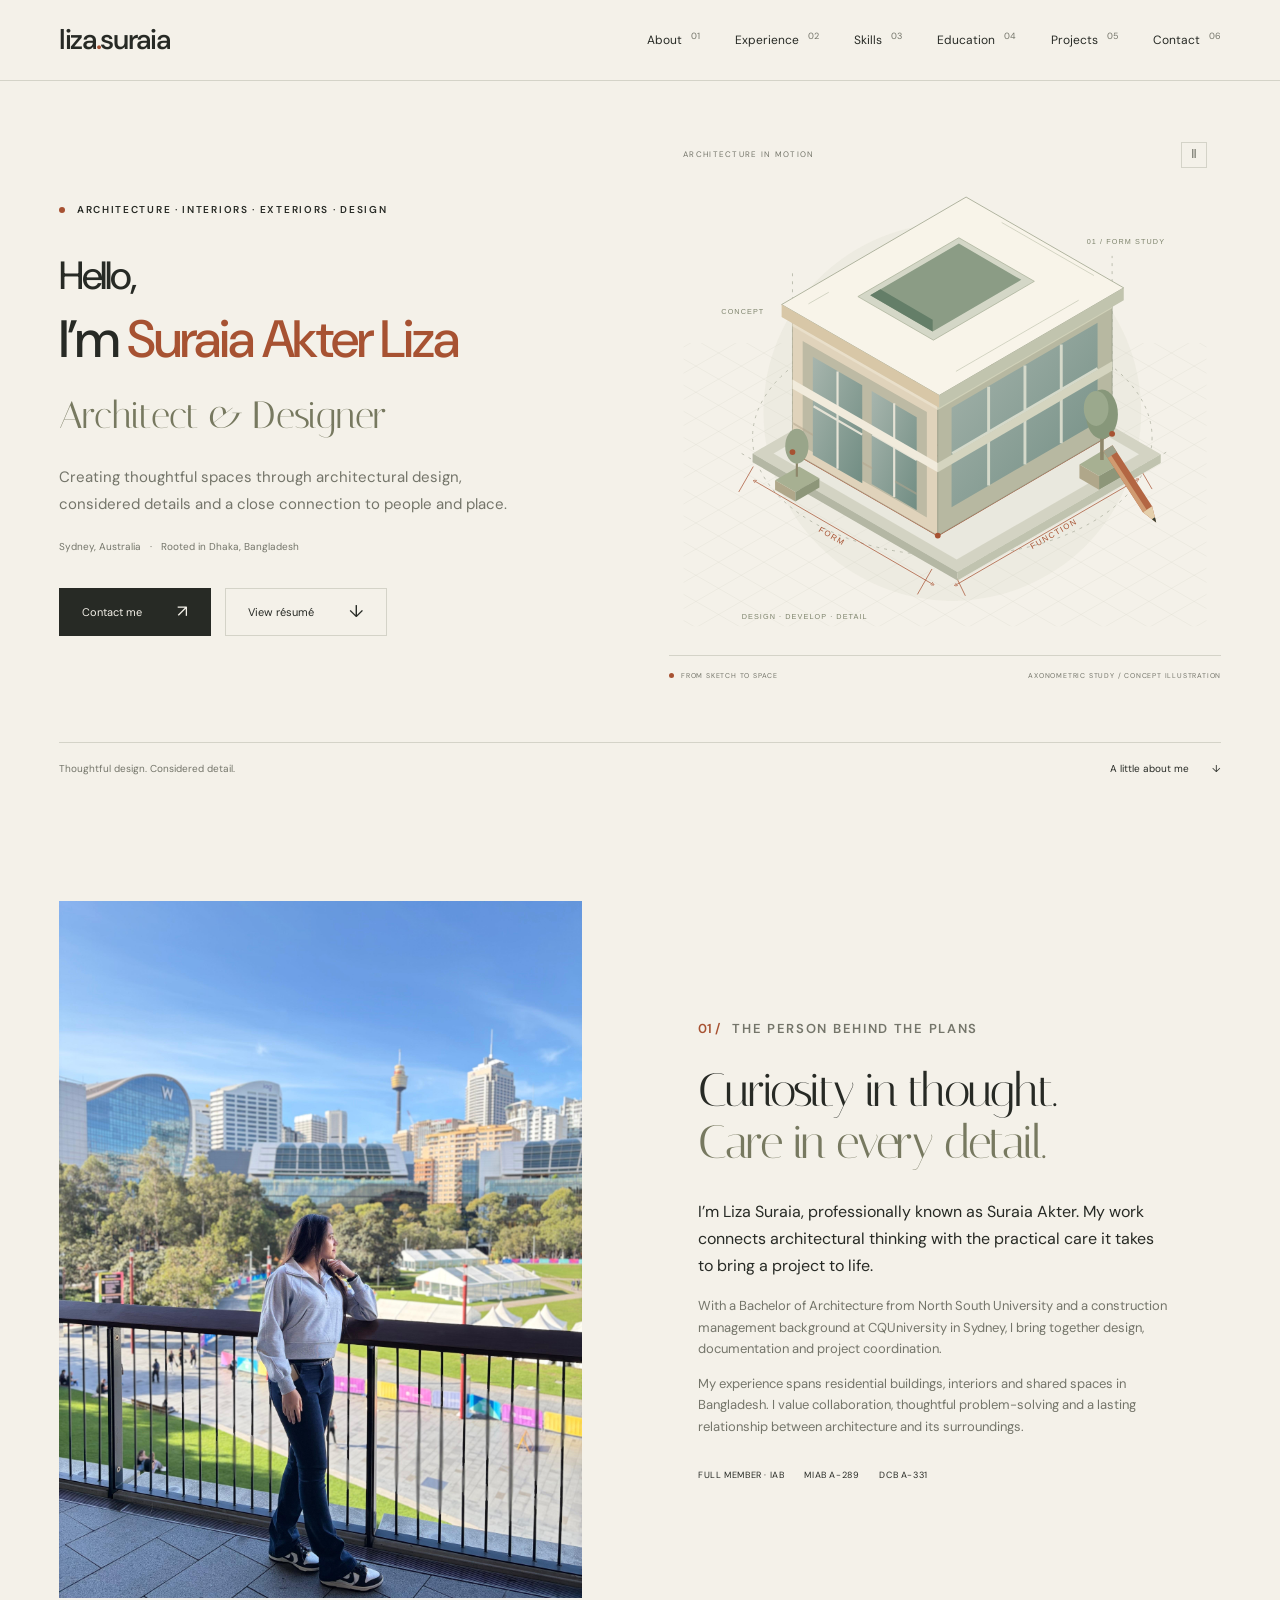
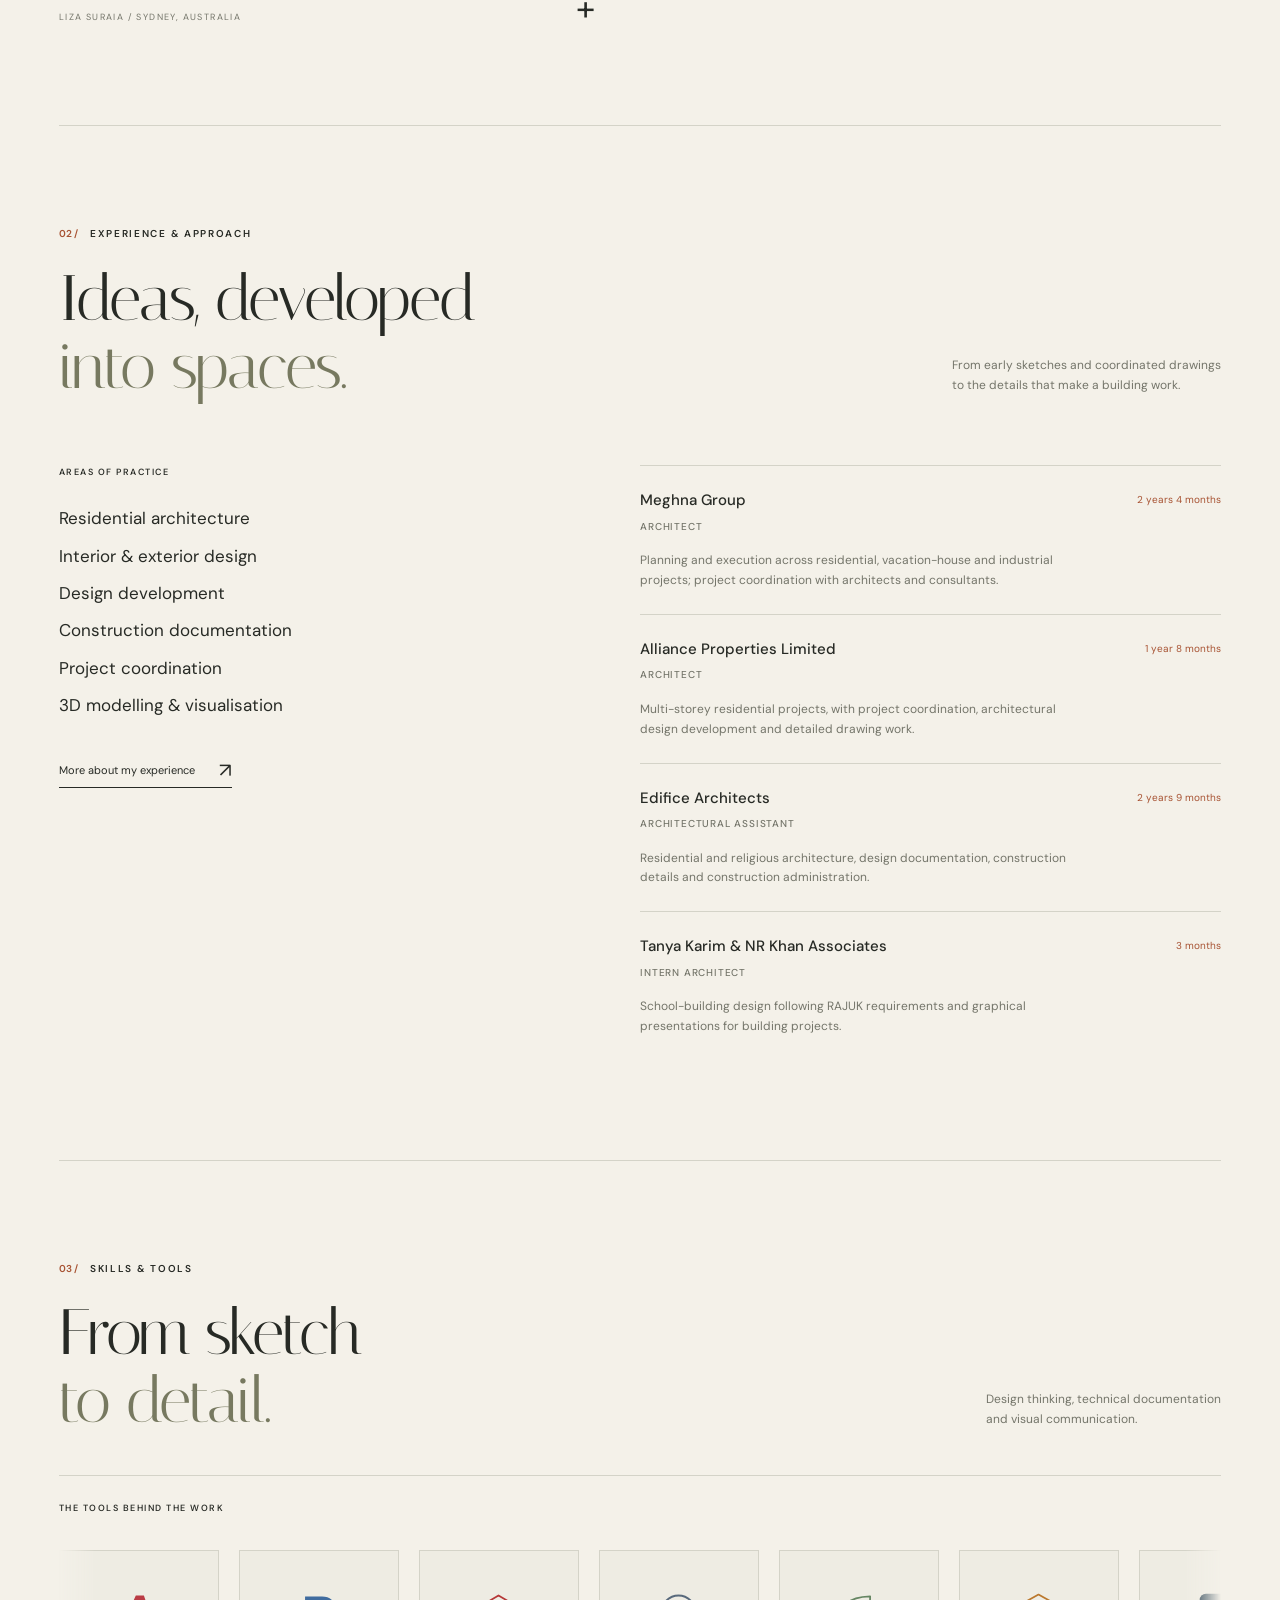
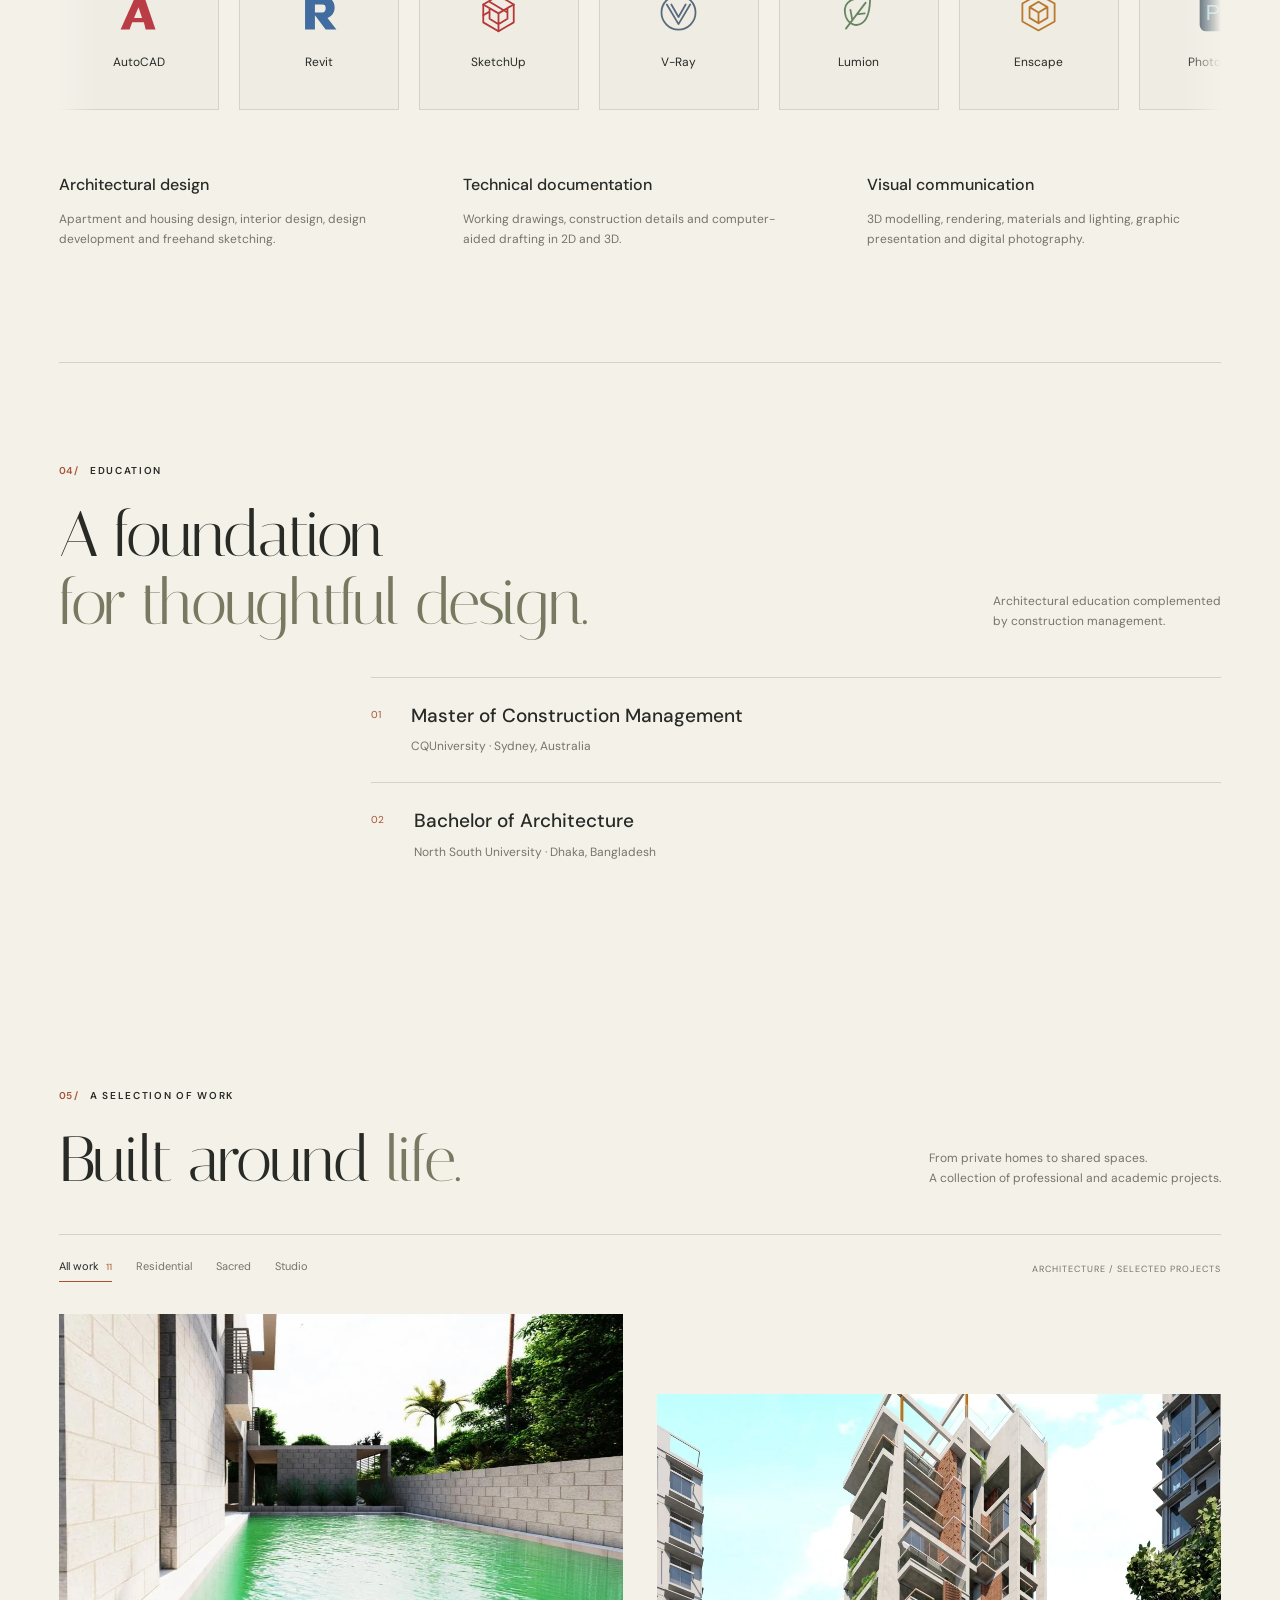
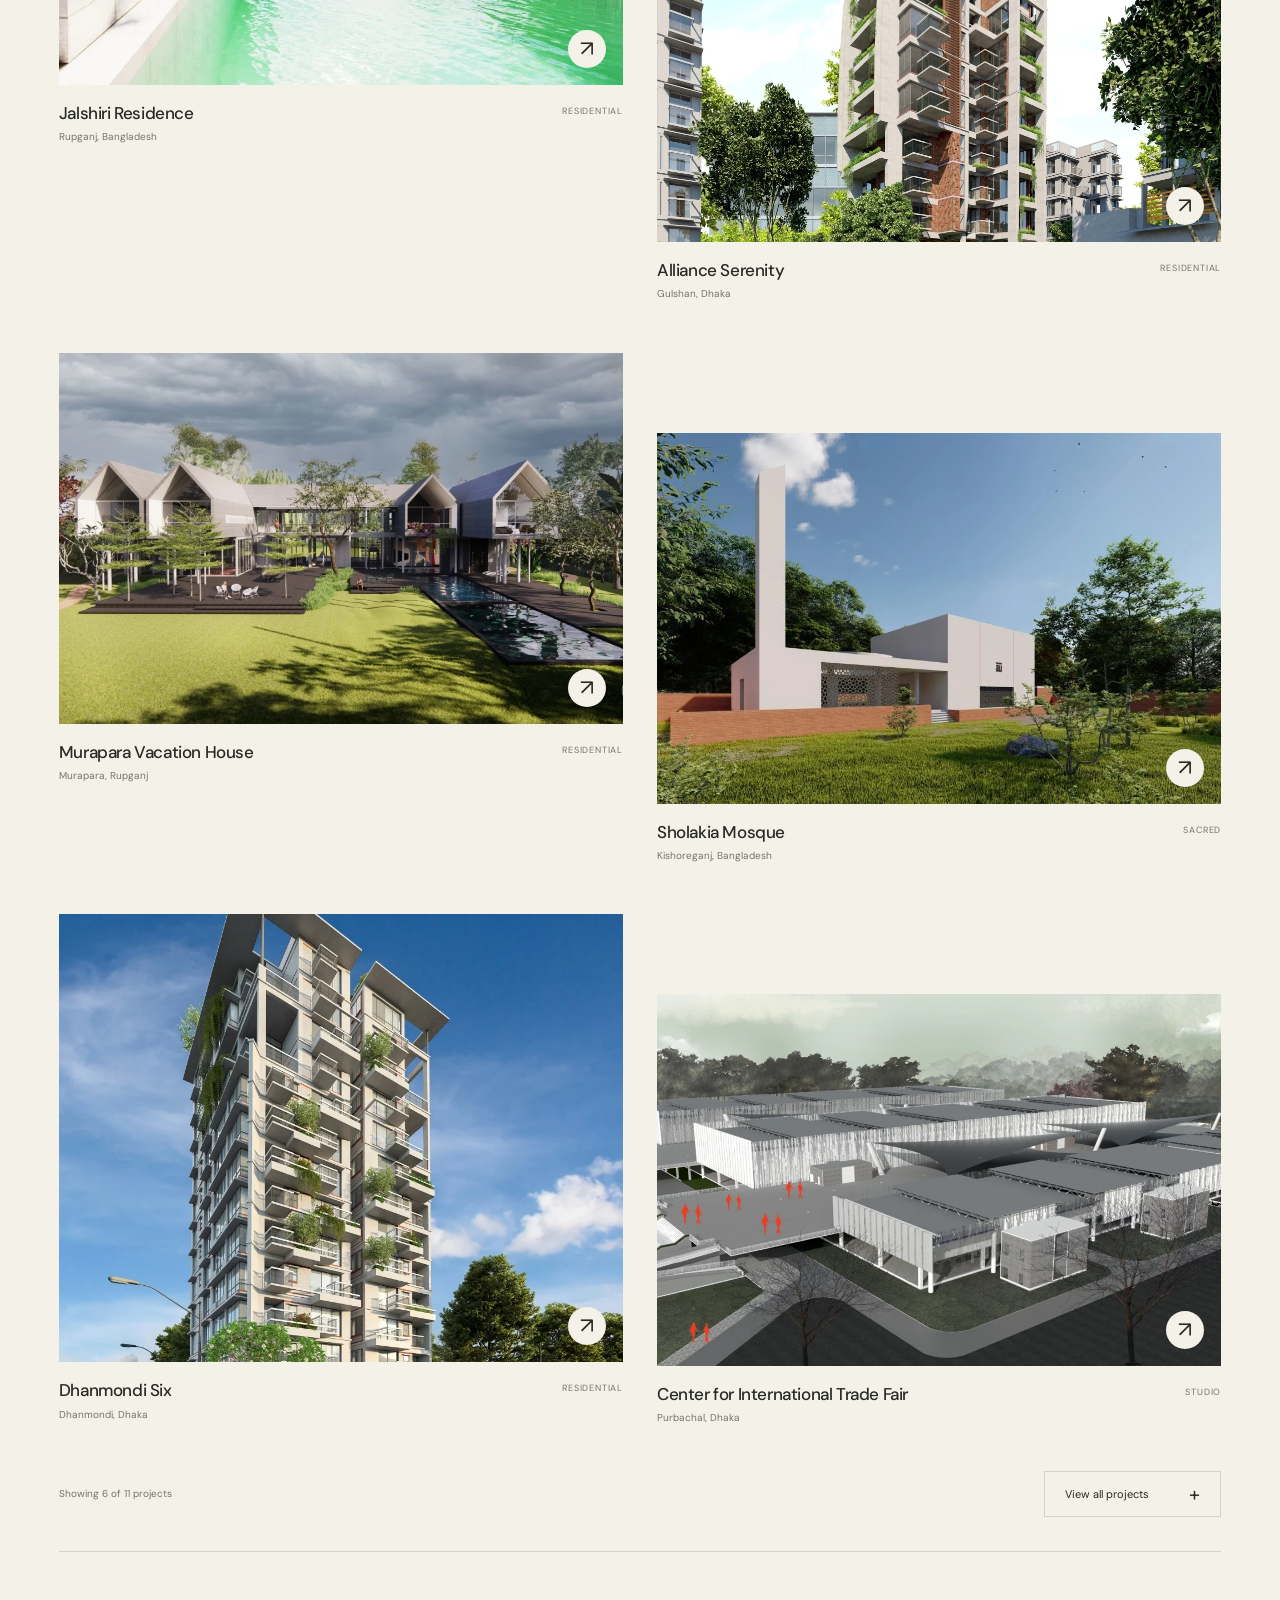
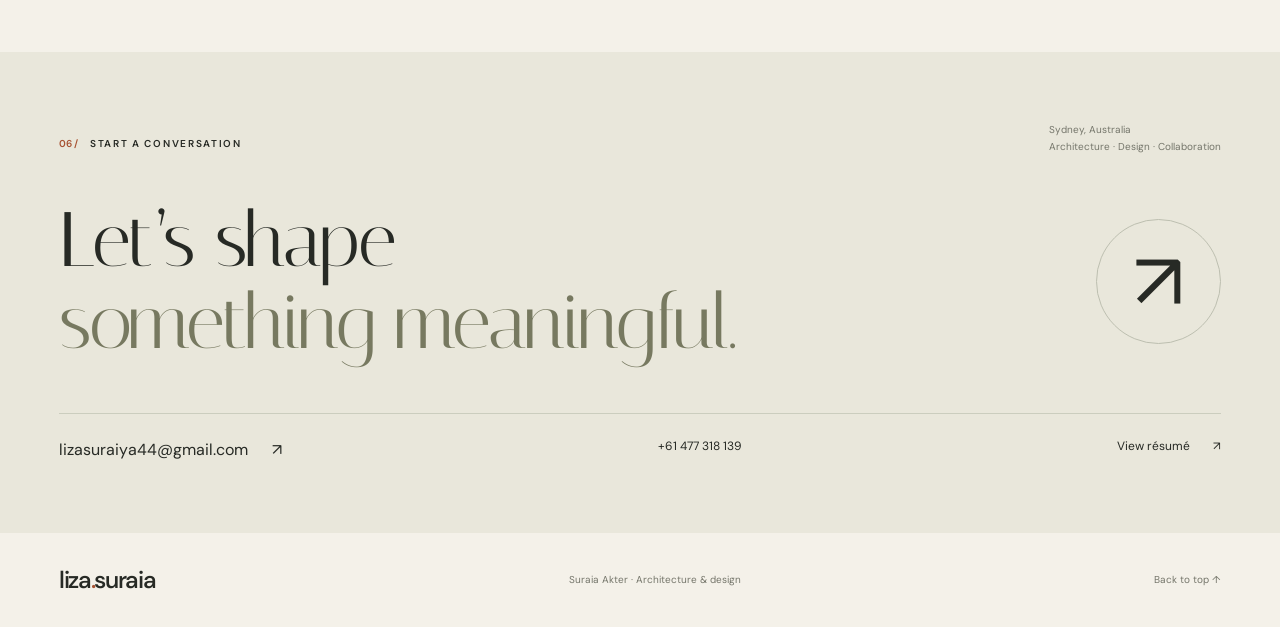
==== index.html @ 555b2638 "Update Site source" ====
<!doctype html>
<html lang="en"><head><meta charset="UTF-8"><meta name="viewport" content="width=device-width,initial-scale=1"><meta name="theme-color" content="#f4f1e9"><meta name="description" content="Liza Suraia (Suraia Akter) — architect and designer. Explore residential architecture, sacred spaces, and selected academic work."><title>Liza Suraia — Architecture & Design</title><link rel="stylesheet" href="style.css"></head>
<body><a class="skip-link" href="#main">Skip to content</a>
<header class="site-header"><a class="wordmark" href="#home" aria-label="Liza Suraia home">liza<span class="brand-dot">.</span>suraia</a><nav aria-label="Main navigation" id="main-nav"><a href="#about">About <span>01</span></a><a href="#experience">Experience <span>02</span></a><a href="#skills">Skills <span>03</span></a><a href="#education">Education <span>04</span></a><a href="#work">Projects <span>05</span></a><a href="#contact">Contact <span>06</span></a></nav><button class="menu-toggle" aria-controls="main-nav" aria-expanded="false" aria-label="Open navigation">Menu <span>+</span></button></header>
<main id="main"><section class="hero intro-hero" id="home"><div class="intro-copy"><p class="eyebrow"><i></i> Architecture · Interiors · Exteriors · Design</p><h1><span class="hello-line">Hello,</span>I’m <span class="intro-name">Suraia Akter Liza</span></h1><p class="intro-role">Architect & Designer</p><p class="intro-description">Creating thoughtful spaces through architectural design, considered details and a close connection to people and place.</p><p class="intro-location">Sydney, Australia <span>·</span> Rooted in Dhaka, Bangladesh</p><div class="intro-actions"><a class="intro-button primary" href="#contact">Contact me <span>↗</span></a><a class="intro-button secondary" href="resume.html">View résumé <span>↓</span></a></div></div><div class="architecture-stage"><div class="art-topline"><span>Architecture in motion</span><button class="animation-toggle" aria-label="Pause architecture animation" aria-pressed="false"><span aria-hidden="true">Ⅱ</span></button></div>
<svg class="architecture-art" viewBox="0 0 760 660" role="img" aria-labelledby="architecture-title architecture-description"><title id="architecture-title">From architectural sketch to built form</title><desc id="architecture-description">A looping axonometric architectural study of a modern home, with animated drafting lines, walls and a floating roof.</desc><defs><pattern id="drawing-grid" width="36" height="36" patternUnits="userSpaceOnUse" patternTransform="matrix(.866 .5 -.866 .5 380 135)"><path d="M36 0H0V36" fill="none" stroke="#c9cbbb" stroke-width=".7"/></pattern><marker id="dimension-arrow" viewBox="0 0 10 10" refX="5" refY="5" markerWidth="5" markerHeight="5" orient="auto-start-reverse"><path d="M0 0 10 5 0 10" fill="none" stroke="#a75232" stroke-width="1.5"/></marker><linearGradient id="glass-front" x1="0" y1="0" x2="1" y2="1"><stop stop-color="#a7b5ad"/><stop offset="1" stop-color="#718d83"/></linearGradient></defs>
<circle cx="390" cy="325" r="260" fill="#e9e8dc" opacity=".6"/>
<path d="M20 230H740V620H20Z" fill="url(#drawing-grid)" opacity=".7"/>
<g class="draft-guide" fill="none" stroke="#a9ac9b" stroke-width="1" stroke-dasharray="4 7"><path d="M100 382 390 550 685 380M170 380V130M370 495V250M610 355V110M410 240V30"/><ellipse cx="390" cy="360" rx="275" ry="163"/></g>
<g class="dimension-lines" fill="none" stroke="#a75232" stroke-width="1"><path d="m118 420 245 142" marker-start="url(#dimension-arrow)" marker-end="url(#dimension-arrow)"/><path d="m395 563 250-145" marker-start="url(#dimension-arrow)" marker-end="url(#dimension-arrow)"/><path d="m116 400-20 35m266 106-20 35m50-31 16 33m239-178 18 31"/></g>
<g fill="#a75232" font-family="Arial,sans-serif" font-size="11" letter-spacing="2"><text transform="translate(205 489) rotate(30)">FORM</text><text transform="translate(500 514) rotate(-30)">FUNCTION</text></g>
<g class="ground-plane"><path d="m115 382 280-162 282 163-280 162Z" fill="#d3d3c3"/><path d="m115 382 282 163v12L115 394Z" fill="#b4b7a4"/><path d="m397 545 280-162v12L397 557Z" fill="#c0c3af"/><path d="m144 382 251-145 252 146-251 145Z" fill="#e9e8de"/></g>
<g class="plan-lines" stroke="#a75232" stroke-width="2" fill="none"><path class="sketch-path" d="m170 380 240-140 200 115-240 140Zm95-55 200 115m-15-223-240 140m140 80v-55l93-54"/></g>
<g class="house-walls"><path d="m170 190 200 115v190L170 380Z" fill="#e0d3bb" stroke="#acaa94" stroke-width="1"/><path d="m370 305 240-140v190L370 495Z" fill="#b7b8a1" stroke="#989d88" stroke-width="1"/>
<path d="m184 227 171 98v145L184 372Z" fill="#bdbaa4"/>
<path d="m198 249 68 39v135l-68-39Z" fill="url(#glass-front)"/><path d="m279 296 62 36v128l-62-36Z" fill="url(#glass-front)"/>
<g stroke="#e5e2d5" stroke-width="3"><path d="m232 269 0 134m-33-86 67 39m44-43v129m-30-86 61 35"/></g>
<path d="m389 319 201-117v137L389 456Z" fill="url(#glass-front)"/>
<g stroke="#d5d9ca" stroke-width="4"><path d="M440 290v136m50-165v136m50-165v136m-150 14 200-117"/></g>
<path d="m170 280 200 115v13L170 293Z" fill="#f1ebdc"/><path d="m370 395 240-140v13L370 408Z" fill="#d4d4bf"/>
<path d="m170 190 200 115v17L170 207Z" fill="#e9dfca"/><path d="m370 305 240-140v17L370 322Z" fill="#d0d1b9"/>
<g fill="#b3a78e" opacity=".55"><path d="m171 339 27 16v3l-27-16Zm95 54 14 8v3l-14-8Zm45 26 30 17v3l-30-17Z"/></g></g>
<g class="roof-slab"><path d="m155 177 254-148 217 125-254 148Z" fill="#f8f4e9" stroke="#a7ac96" stroke-width="1.2"/><path d="m155 177 217 125v17L155 194Z" fill="#d8c7a7"/><path d="m372 302 254-148v17L372 319Z" fill="#c1c4ae"/>
<path d="m260 166 139-81 104 60-139 81Z" fill="#d4d7c7" stroke="#a9b099"/><path d="m277 164 122-71 86 50-122 71Z" fill="#8b9c85"/><path d="m277 164 86 50v-16l-72-42Z" fill="#647e68"/>
<path d="m192 176 28-16m238-96 127 73m-190 132 169-98" fill="none" stroke="#c5c8b5" stroke-width="1"/></g>
<g class="landscape"><path d="m565 397 32-19 28 16-33 19Z" fill="#a7b092"/><path d="m565 397 27 16v19l-27-16Z" fill="#b0a78a"/><path d="m592 413 33-19v19l-33 19Z" fill="#8d9679"/><path d="M596 391v-62" stroke="#8e876b" stroke-width="5"/><ellipse cx="596" cy="328" rx="22" ry="34" fill="#87977a"/><ellipse cx="588" cy="320" rx="17" ry="24" fill="#9ba98d"/>
<path d="m146 419 33-19 28 16-33 19Z" fill="#a7b092"/><path d="m146 419 28 16v13l-28-16Z" fill="#b0a78a"/><path d="m174 435 33-19v13l-33 19Z" fill="#8d9679"/><path d="M176 414v-40" stroke="#8e876b" stroke-width="3"/><ellipse cx="176" cy="372" rx="16" ry="24" fill="#99a58a"/></g>
<g class="draft-pencil" transform="translate(630 465) rotate(-33)"><path d="M0-100H15V0L7.5 22 0 0Z" fill="#b36643"/><path d="M0-100H6V0H0Z" fill="#d09b71"/><path d="M0 0H15L7.5 22Z" fill="#e4cfab"/><path d="m5 15 2.5 7 2.5-7Z" fill="#353b30"/><path d="M0-100H15V-89H0Z" fill="#9da18b"/></g>
<g fill="#7e846d" font-family="Arial,sans-serif" font-size="10" letter-spacing="1.5"><text x="72" y="190">CONCEPT</text><text x="575" y="94">01 / FORM STUDY</text><text x="100" y="610">DESIGN · DEVELOP · DETAIL</text></g>
<g class="tracing-dots" fill="#a75232"><circle cx="170" cy="380" r="4"/><circle cx="370" cy="495" r="4"/><circle cx="610" cy="355" r="4"/></g>
</svg><div class="art-bottomline"><span><i></i> From sketch to space</span><span>Axonometric study / Concept illustration</span></div></div><div class="intro-footer"><span>Thoughtful design. Considered detail.</span><a href="#about">A little about me <span>↓</span></a></div></section>
<section class="about section" id="about"><div class="about-visual portrait-visual"><div class="portrait-frame"><img src="assets/liza-portrait-hq.jpg" alt="Liza Suraia overlooking Sydney from a balcony" loading="lazy" width="3024" height="4032"></div><span class="image-label">Liza Suraia / Sydney, Australia</span><span class="drawing-mark" aria-hidden="true">+</span></div><div class="about-copy"><p class="eyebrow"><span class="section-index">01 /</span> The person behind the plans</p><h2>Curiosity in thought.<br><em>Care in every detail.</em></h2><p class="lead">I’m Liza Suraia, professionally known as Suraia Akter. My work connects architectural thinking with the practical care it takes to bring a project to life.</p><p>With a Bachelor of Architecture from North South University and a construction management background at CQUniversity in Sydney, I bring together design, documentation and project coordination.</p><p>My experience spans residential buildings, interiors and shared spaces in Bangladesh. I value collaboration, thoughtful problem-solving and a lasting relationship between architecture and its surroundings.</p><div class="credentials"><span>Full Member · IAB</span><span>MIAB A-289</span><span>DCB A-331</span></div></div></section>
<section class="practice section" id="experience"><div class="section-heading"><div><p class="eyebrow"><span class="section-index">02 /</span> Experience & approach</p><h2>Ideas, developed<br><em>into spaces.</em></h2></div><p>From early sketches and coordinated drawings<br>to the details that make a building work.</p></div><div class="practice-layout"><div class="practice-intro"><p class="tiny-label">Areas of practice</p><ul class="practice-list"><li>Residential architecture</li><li>Interior & exterior design</li><li>Design development</li><li>Construction documentation</li><li>Project coordination</li><li>3D modelling & visualisation</li></ul><a class="text-link" href="resume.html">More about my experience <span>↗</span></a></div><div class="experience-list"><article><div class="job-top"><span>Meghna Group</span><span class="duration">2 years 4 months</span></div><h3>Architect</h3><p>Planning and execution across residential, vacation-house and industrial projects; project coordination with architects and consultants.</p></article><article><div class="job-top"><span>Alliance Properties Limited</span><span class="duration">1 year 8 months</span></div><h3>Architect</h3><p>Multi-storey residential projects, with project coordination, architectural design development and detailed drawing work.</p></article><article><div class="job-top"><span>Edifice Architects</span><span class="duration">2 years 9 months</span></div><h3>Architectural Assistant</h3><p>Residential and religious architecture, design documentation, construction details and construction administration.</p></article><article><div class="job-top"><span>Tanya Karim & NR Khan Associates</span><span class="duration">3 months</span></div><h3>Intern Architect</h3><p>School-building design following RAJUK requirements and graphical presentations for building projects.</p></article></div></div></section>
<section id="skills" class="skills section"><div class="section-heading"><div><p class="eyebrow"><span class="section-index">03 /</span> Skills & tools</p><h2>From sketch<br><em>to detail.</em></h2></div><p>Design thinking, technical documentation<br>and visual communication.</p></div><div class="toolbox animated-toolbox"><p class="tiny-label">The tools behind the work</p><div class="tool-marquee" tabindex="0" role="region" aria-label="Design tools. Hover or focus here to pause the scrolling animation."><div class="tool-track"><div class="tool-group"><div class="tool-card" style="--tool-color:#ba3c45"><span class="tool-icon"><svg viewBox="0 0 48 48" fill="currentColor" aria-hidden="true"><path d="M21 5h9l13 38H32l-2-8H17l-3 8H4L21 5Zm3 13-5 12h9l-4-12Z"/></svg></span><span class="tool-name">AutoCAD</span></div><div class="tool-card" style="--tool-color:#406c9f"><span class="tool-icon"><svg viewBox="0 0 48 48" fill="currentColor" aria-hidden="true"><path d="M9 6h19c9 0 14 5 14 12 0 6-3 10-8 12l10 13H32L20 27v16H9V6Zm11 9v9h8c3 0 4-2 4-5s-1-4-4-4h-8Z"/></svg></span><span class="tool-name">Revit</span></div><div class="tool-card" style="--tool-color:#b63838"><span class="tool-icon"><svg viewBox="0 0 48 48" fill="none" stroke="currentColor" stroke-width="2" stroke-linecap="round" stroke-linejoin="round" aria-hidden="true"><path d="m24 5 17 10v20L24 45 7 35V15L24 5Z"/><path d="m7 15 17 10 17-10M24 25v20M14 19v12l10 6 10-6V19M14 12l20 12M7 27l7-4"/></svg></span><span class="tool-name">SketchUp</span></div><div class="tool-card" style="--tool-color:#596a7c"><span class="tool-icon"><svg viewBox="0 0 48 48" fill="none" stroke="currentColor" stroke-width="2" stroke-linecap="round" stroke-linejoin="round" aria-hidden="true"><circle cx="24" cy="24" r="19"/><path d="m11 15 13 22 13-22M16 15l8 14 8-14"/></svg></span><span class="tool-name">V-Ray</span></div><div class="tool-card" style="--tool-color:#668663"><span class="tool-icon"><svg viewBox="0 0 48 48" fill="none" stroke="currentColor" stroke-width="2" stroke-linecap="round" stroke-linejoin="round" aria-hidden="true"><path d="M37 6C10 7 6 17 10 29c3 8 12 12 19 6 7-6 8-18 8-29Z"/><path d="M10 42 32 13M17 32l-2-11m7 5 9-1"/></svg></span><span class="tool-name">Lumion</span></div><div class="tool-card" style="--tool-color:#bb792e"><span class="tool-icon"><svg viewBox="0 0 48 48" fill="none" stroke="currentColor" stroke-width="2" stroke-linecap="round" stroke-linejoin="round" aria-hidden="true"><path d="m24 4 18 10v20L24 44 6 34V14L24 4Z"/><path d="m14 18 10-6 10 6-10 6-10-6Zm0 0v12l10 6 10-6V18M24 24v12"/></svg></span><span class="tool-name">Enscape</span></div><div class="tool-card" style="--tool-color:#377ca6"><span class="tool-icon"><svg viewBox="0 0 48 48" aria-hidden="true"><rect x="3" y="3" width="42" height="42" rx="7" fill="#173246"/><text x="24" y="32" text-anchor="middle" fill="#80c7e8" font-family="Arial,sans-serif" font-size="25" font-weight="500">Ps</text></svg></span><span class="tool-name">Photoshop</span></div><div class="tool-card" style="--tool-color:#5d884c"><span class="tool-icon"><svg viewBox="0 0 48 48" fill="none" stroke="currentColor" stroke-width="2" stroke-linecap="round" stroke-linejoin="round" aria-hidden="true"><path d="M11 18a13 13 0 1 1 26 0c0 8-9 15-10 19h-6c-1-4-10-11-10-19Z"/><path d="M19 18c0-8 2-13 5-13s5 5 5 13-4 15-5 19c-1-4-5-11-5-19Zm-7 1h24M21 41h6"/></svg></span><span class="tool-name">CorelDRAW</span></div><div class="tool-card" style="--tool-color:#a75232"><span class="tool-icon"><svg viewBox="0 0 48 48" fill="none" stroke="currentColor" stroke-width="2" stroke-linecap="round" stroke-linejoin="round" aria-hidden="true"><path d="m9 33 22-22 7 7-22 22-10 3 3-10ZM28 14l7 7M9 33l7 7M32 10l3-3a4 4 0 0 1 6 6l-3 3"/><path d="M22 42h19M6 15h12M6 21h7"/></svg></span><span class="tool-name">Freehand sketching</span></div><div class="tool-card" style="--tool-color:#77639f"><span class="tool-icon"><svg viewBox="0 0 48 48" fill="none" stroke="currentColor" stroke-width="2" stroke-linejoin="round" aria-hidden="true"><path d="m24 4 19 10-5 22-14 9L10 36 5 14 24 4Z"/><path d="m5 14 19 11 19-11M24 25v20M14 15l10 22 10-22M24 4v9"/></svg></span><span class="tool-name">Chaos Veras</span></div><div class="tool-card" style="--tool-color:#477b56"><span class="tool-icon"><svg viewBox="0 0 48 48" aria-hidden="true"><rect x="3" y="3" width="42" height="42" rx="9" fill="#477b56"/><text x="24" y="32" text-anchor="middle" fill="#f4f1e9" font-family="Arial,sans-serif" font-size="24" font-weight="600">D5</text></svg></span><span class="tool-name">D5 Render</span></div></div><div class="tool-group tool-copy" aria-hidden="true" inert><div class="tool-card" style="--tool-color:#ba3c45"><span class="tool-icon"><svg viewBox="0 0 48 48" fill="currentColor" aria-hidden="true"><path d="M21 5h9l13 38H32l-2-8H17l-3 8H4L21 5Zm3 13-5 12h9l-4-12Z"/></svg></span><span class="tool-name">AutoCAD</span></div><div class="tool-card" style="--tool-color:#406c9f"><span class="tool-icon"><svg viewBox="0 0 48 48" fill="currentColor" aria-hidden="true"><path d="M9 6h19c9 0 14 5 14 12 0 6-3 10-8 12l10 13H32L20 27v16H9V6Zm11 9v9h8c3 0 4-2 4-5s-1-4-4-4h-8Z"/></svg></span><span class="tool-name">Revit</span></div><div class="tool-card" style="--tool-color:#b63838"><span class="tool-icon"><svg viewBox="0 0 48 48" fill="none" stroke="currentColor" stroke-width="2" stroke-linecap="round" stroke-linejoin="round" aria-hidden="true"><path d="m24 5 17 10v20L24 45 7 35V15L24 5Z"/><path d="m7 15 17 10 17-10M24 25v20M14 19v12l10 6 10-6V19M14 12l20 12M7 27l7-4"/></svg></span><span class="tool-name">SketchUp</span></div><div class="tool-card" style="--tool-color:#596a7c"><span class="tool-icon"><svg viewBox="0 0 48 48" fill="none" stroke="currentColor" stroke-width="2" stroke-linecap="round" stroke-linejoin="round" aria-hidden="true"><circle cx="24" cy="24" r="19"/><path d="m11 15 13 22 13-22M16 15l8 14 8-14"/></svg></span><span class="tool-name">V-Ray</span></div><div class="tool-card" style="--tool-color:#668663"><span class="tool-icon"><svg viewBox="0 0 48 48" fill="none" stroke="currentColor" stroke-width="2" stroke-linecap="round" stroke-linejoin="round" aria-hidden="true"><path d="M37 6C10 7 6 17 10 29c3 8 12 12 19 6 7-6 8-18 8-29Z"/><path d="M10 42 32 13M17 32l-2-11m7 5 9-1"/></svg></span><span class="tool-name">Lumion</span></div><div class="tool-card" style="--tool-color:#bb792e"><span class="tool-icon"><svg viewBox="0 0 48 48" fill="none" stroke="currentColor" stroke-width="2" stroke-linecap="round" stroke-linejoin="round" aria-hidden="true"><path d="m24 4 18 10v20L24 44 6 34V14L24 4Z"/><path d="m14 18 10-6 10 6-10 6-10-6Zm0 0v12l10 6 10-6V18M24 24v12"/></svg></span><span class="tool-name">Enscape</span></div><div class="tool-card" style="--tool-color:#377ca6"><span class="tool-icon"><svg viewBox="0 0 48 48" aria-hidden="true"><rect x="3" y="3" width="42" height="42" rx="7" fill="#173246"/><text x="24" y="32" text-anchor="middle" fill="#80c7e8" font-family="Arial,sans-serif" font-size="25" font-weight="500">Ps</text></svg></span><span class="tool-name">Photoshop</span></div><div class="tool-card" style="--tool-color:#5d884c"><span class="tool-icon"><svg viewBox="0 0 48 48" fill="none" stroke="currentColor" stroke-width="2" stroke-linecap="round" stroke-linejoin="round" aria-hidden="true"><path d="M11 18a13 13 0 1 1 26 0c0 8-9 15-10 19h-6c-1-4-10-11-10-19Z"/><path d="M19 18c0-8 2-13 5-13s5 5 5 13-4 15-5 19c-1-4-5-11-5-19Zm-7 1h24M21 41h6"/></svg></span><span class="tool-name">CorelDRAW</span></div><div class="tool-card" style="--tool-color:#a75232"><span class="tool-icon"><svg viewBox="0 0 48 48" fill="none" stroke="currentColor" stroke-width="2" stroke-linecap="round" stroke-linejoin="round" aria-hidden="true"><path d="m9 33 22-22 7 7-22 22-10 3 3-10ZM28 14l7 7M9 33l7 7M32 10l3-3a4 4 0 0 1 6 6l-3 3"/><path d="M22 42h19M6 15h12M6 21h7"/></svg></span><span class="tool-name">Freehand sketching</span></div><div class="tool-card" style="--tool-color:#77639f"><span class="tool-icon"><svg viewBox="0 0 48 48" fill="none" stroke="currentColor" stroke-width="2" stroke-linejoin="round" aria-hidden="true"><path d="m24 4 19 10-5 22-14 9L10 36 5 14 24 4Z"/><path d="m5 14 19 11 19-11M24 25v20M14 15l10 22 10-22M24 4v9"/></svg></span><span class="tool-name">Chaos Veras</span></div><div class="tool-card" style="--tool-color:#477b56"><span class="tool-icon"><svg viewBox="0 0 48 48" aria-hidden="true"><rect x="3" y="3" width="42" height="42" rx="9" fill="#477b56"/><text x="24" y="32" text-anchor="middle" fill="#f4f1e9" font-family="Arial,sans-serif" font-size="24" font-weight="600">D5</text></svg></span><span class="tool-name">D5 Render</span></div></div></div></div></div><div class="skill-disciplines"><div><h3>Architectural design</h3><p>Apartment and housing design, interior design, design development and freehand sketching.</p></div><div><h3>Technical documentation</h3><p>Working drawings, construction details and computer-aided drafting in 2D and 3D.</p></div><div><h3>Visual communication</h3><p>3D modelling, rendering, materials and lighting, graphic presentation and digital photography.</p></div></div></section>
<section id="education" class="education section"><div class="section-heading"><div><p class="eyebrow"><span class="section-index">04 /</span> Education</p><h2>A foundation<br><em>for thoughtful design.</em></h2></div><p>Architectural education complemented<br>by construction management.</p></div><div class="education-list"><article><span class="education-number">01</span><div><h3>Master of Construction Management</h3><p>CQUniversity · Sydney, Australia</p></div></article><article><span class="education-number">02</span><div><h3>Bachelor of Architecture</h3><p>North South University · Dhaka, Bangladesh</p></div></article></div></section>
<section id="work" class="work section"><div class="section-heading"><div><p class="eyebrow"><span class="section-index">05 /</span> A selection of work</p><h2>Built around <em>life.</em></h2></div><p>From private homes to shared spaces.<br>A collection of professional and academic projects.</p></div><div class="work-toolbar"><div class="filters" role="group" aria-label="Filter projects"><button class="active" data-filter="All" aria-pressed="true">All work <span>11</span></button><button data-filter="Residential" aria-pressed="false">Residential</button><button data-filter="Sacred" aria-pressed="false">Sacred</button><button data-filter="Studio" aria-pressed="false">Studio</button></div><span class="work-note">Architecture / Selected projects</span></div><div class="project-grid" id="project-grid"></div><div class="work-end"><p id="project-count" role="status">Showing 6 of 11 projects</p><button class="outline-button" id="show-more">View all projects <span>+</span></button></div></section>
<section class="contact section" id="contact"><div class="contact-top"><p class="eyebrow"><span class="section-index">06 /</span> Start a conversation</p><p>Sydney, Australia<br>Architecture · Design · Collaboration</p></div><div class="contact-main"><h2>Let’s shape<br><em>something meaningful.</em></h2><a class="contact-arrow" href="mailto:lizasuraiya44@gmail.com" aria-label="Email Liza Suraia">↗</a></div><div class="contact-bottom"><a href="mailto:lizasuraiya44@gmail.com">lizasuraiya44@gmail.com <span>↗</span></a><a href="tel:+61477318139">+61 477 318 139</a><a href="resume.html">View résumé <span>↗</span></a></div></section></main>
<footer><a class="wordmark" href="#home">liza<span class="brand-dot">.</span>suraia</a><p>Suraia Akter · Architecture & design</p><a href="#home">Back to top ↑</a></footer>
<dialog id="project-dialog" aria-labelledby="project-title"><div class="dialog-toolbar"><span class="tiny-label">Selected project</span><button id="close-project" aria-label="Close project">Close <span>×</span></button></div><div id="project-detail"></div></dialog>
<script src="projects.js"></script><script src="app.js"></script></body></html>
---- style.css ----
@import url('https://fonts.googleapis.com/css2?family=DM+Sans:wght@400;450;500;550;600;650;700&family=Italiana&display=swap');
:root{--paper:#f4f1e9;--ink:#272a25;--muted:#74756a;--line:#d4d3c8;--accent:#a75232;--olive:#777960;--serif:'Italiana',Georgia,serif;--sans:'DM Sans',Arial,sans-serif}*{box-sizing:border-box}html{scroll-behavior:smooth;scroll-padding-top:90px}body{margin:0;background:var(--paper);color:var(--ink);font-family:var(--sans);font-size:15px;line-height:1.65}body.modal-open{overflow:hidden}a{color:inherit;text-decoration:none}button{font:inherit;color:inherit;cursor:pointer}button:focus-visible,a:focus-visible{outline:2px solid var(--accent);outline-offset:6px}img{display:block;width:100%;object-fit:cover}button{background:none;border:0}::selection{color:var(--paper);background:var(--accent)}.skip-link{position:fixed;top:-100px;left:20px;background:var(--ink);color:#fff;padding:10px;z-index:100}.skip-link:focus{top:10px}.site-header{padding:26px 4.6%;display:flex;align-items:center;justify-content:space-between;border-bottom:1px solid var(--line);gap:25px}.wordmark{font-size:28px;letter-spacing:-1.3px;line-height:1;font-weight:550}.brand-dot{color:var(--accent)}nav{display:flex;gap:35px}nav a{font-size:12px}nav a span{color:var(--muted);font-size:9px;vertical-align:super;margin-left:6px}.header-contact{font-size:12px;display:flex;gap:35px;align-items:center}.header-contact span{font-size:24px}.menu-toggle{display:none}.hero,.section{margin:0 4.6%}.hero{padding-top:36px}.hero-top{display:flex;justify-content:space-between;align-items:start}.eyebrow{font-size:10px;text-transform:uppercase;letter-spacing:1.7px;margin:0;display:flex;align-items:center;gap:12px;font-weight:600}.eyebrow i{display:inline-block;width:6px;height:6px;border-radius:50%;background:var(--accent)}.location{margin:0;color:var(--muted);font-size:11px;line-height:1.65}.hero-title{display:grid;grid-template-columns:1.8fr 1fr;gap:8%;align-items:end;margin:32px 0 40px}h1,h2,h3,p{margin-top:0}h1,h2{font-family:var(--serif);font-weight:400;letter-spacing:-2px;line-height:1.06}h1{font-size:clamp(65px,7.6vw,130px);margin:0}h1 em,h2 em{font-style:normal;color:var(--olive)}.hero-intro{max-width:300px;padding-bottom:8px}.name-caption{font-size:11px;margin:0 0 13px;font-weight:650}.name-caption span{color:var(--muted);font-weight:400;display:block}.hero-intro>p:nth-child(2){font-size:16px;line-height:1.6;margin-bottom:24px}.text-link{display:inline-flex;gap:24px;align-items:center;font-size:11px;border-bottom:1px solid var(--ink);padding-bottom:7px}.text-link span{font-size:20px;line-height:1}.hero-image{margin:0;position:relative;overflow:hidden;background:#b9b6a8}.hero-image>img{height:clamp(360px,44vw,670px);object-position:50% 54%;transition:transform 1.5s}.hero-image:hover>img{transform:scale(1.025)}.hero-image:after{content:'';position:absolute;inset:50% 0 0;background:linear-gradient(transparent,#0007);pointer-events:none}.hero-image figcaption{position:absolute;bottom:25px;left:28px;right:28px;z-index:1;color:#fff;display:flex;align-items:center;gap:24px;font-size:11px}.hero-image figcaption>span:first-child{font-size:15px}.hero-image figcaption>span:nth-child(2){opacity:.8}.image-open{margin-left:auto;border:1px solid #ffffff80;padding:8px 15px;color:#fff;font-size:10px}.hero-bottom{display:flex;justify-content:space-between;font-size:10px;padding:18px 0}.hero-bottom p{margin:0;color:var(--muted)}.hero-bottom a{display:flex;align-items:center;gap:30px}.hero-bottom span{font-size:18px}.section{padding:100px 0}.section-heading{display:flex;justify-content:space-between;align-items:end;gap:40px;margin-bottom:40px}.section-heading .eyebrow{margin-bottom:22px}.section-index{color:var(--accent);letter-spacing:0}h2{font-size:clamp(44px,5vw,80px);margin:0}.section-heading>p{font-size:12px;color:var(--muted);margin:0 0 5px;max-width:350px}.work-toolbar{border-top:1px solid var(--line);display:flex;justify-content:space-between;align-items:center;padding:22px 0 32px}.filters{display:flex;gap:24px}.filters button{padding:0 0 6px;color:var(--muted);font-size:11px;border-bottom:1px solid transparent}.filters button.active{color:var(--ink);border-color:var(--accent)}.filters button span{font-size:9px;color:var(--accent);margin-left:4px}.work-note{font-size:9px;letter-spacing:1px;text-transform:uppercase;color:var(--muted)}.project-grid{display:grid;grid-template-columns:1fr 1fr;column-gap:34px;row-gap:50px}.project-card{min-width:0}.project-card:nth-child(even){padding-top:80px}.project-image{width:100%;padding:0;display:block;position:relative;text-align:left;background:#deddd4;overflow:hidden}.project-image img{height:clamp(300px,35vw,535px);transition:transform .8s cubic-bezier(.2,.6,.3,1),filter .8s}.project-card.landscape .project-image img{height:clamp(260px,29vw,440px)}.project-image:hover img,.project-image:focus-visible img{transform:scale(1.045);filter:brightness(.93)}.project-image .open-arrow{position:absolute;right:17px;bottom:17px;width:38px;height:38px;display:grid;place-items:center;background:var(--paper);border-radius:50%;font-size:22px;transition:transform .3s}.project-image:hover .open-arrow{transform:rotate(45deg)}.project-meta{display:flex;align-items:start;justify-content:space-between;gap:16px;padding-top:17px}.project-meta h3{font-size:17px;font-weight:500;line-height:1.3;letter-spacing:-.4px;margin:0 0 5px}.project-meta p{font-size:10px;color:var(--muted);margin:0}.project-meta>span{font-size:9px;letter-spacing:.8px;text-transform:uppercase;color:var(--muted);white-space:nowrap;padding-top:2px}.work-end{display:flex;justify-content:space-between;align-items:center;margin-top:45px;border-bottom:1px solid var(--line);padding-bottom:34px}.work-end p{font-size:10px;color:var(--muted);margin:0}.outline-button{padding:12px 20px;border:1px solid var(--line);font-size:11px;display:flex;align-items:center;gap:40px}.outline-button:hover{background:var(--ink);color:var(--paper);border-color:var(--ink)}.outline-button span{font-size:20px;line-height:1}.about{display:grid;grid-template-columns:1fr 1fr;gap:10%;align-items:center;padding-top:25px}.about-visual{position:relative}.about-visual>img{height:600px;object-position:center}.image-label{font-size:9px;color:var(--muted);display:block;margin-top:12px;text-transform:uppercase;letter-spacing:1.4px}.drawing-mark{font-size:35px;position:absolute;bottom:-13px;right:-13px;font-weight:400}.about-copy .eyebrow{margin-bottom:24px}.about h2{font-size:clamp(38px,3.7vw,60px);line-height:1.1;margin-bottom:30px}.about-copy>p{font-size:13px;color:var(--muted);max-width:470px}.about-copy>p.lead{font-size:16px;color:var(--ink);line-height:1.7}.credentials{display:flex;flex-wrap:wrap;gap:10px 20px;padding:18px 0 25px}.credentials span{font-size:9px;text-transform:uppercase;letter-spacing:.6px}.practice{border-top:1px solid var(--line)}.practice-layout{display:grid;grid-template-columns:1fr 1.35fr;gap:13%;margin-top:65px}.tiny-label{font-size:9px;text-transform:uppercase;letter-spacing:1.5px;font-weight:550}.practice-list{padding:0;list-style:none;font-size:17px;line-height:2.2;margin:20px 0 32px}.experience-list article{border-top:1px solid var(--line);padding:23px 0}.job-top{display:flex;justify-content:space-between;gap:20px;font-size:15px;font-weight:500;line-height:1.5}.duration{font-size:10px;font-weight:400;color:var(--accent);white-space:nowrap;padding-top:3px}.experience-list h3{font-size:10px;text-transform:uppercase;letter-spacing:.8px;color:var(--muted);font-weight:500;margin:7px 0 16px}.experience-list p{font-size:12px;color:var(--muted);max-width:430px;margin:0}.toolbox{border-top:1px solid var(--line);margin-top:60px;padding-top:24px;display:grid;grid-template-columns:1fr 2fr;gap:30px}.toolbox>div{display:flex;flex-wrap:wrap;gap:10px}.toolbox span{border:1px solid var(--line);padding:6px 12px;font-size:10px}.contact{background:#e9e7db;margin:0;padding:70px 4.6%}.contact-top{display:flex;justify-content:space-between;gap:30px}.contact-top>p:last-child{font-size:10px;color:var(--muted)}.contact-main{display:flex;align-items:center;justify-content:space-between;gap:30px;margin:35px 0 50px}.contact h2{font-size:clamp(45px,6vw,96px)}.contact-arrow{font-size:80px;line-height:1;border:1px solid #bdbfb0;border-radius:50%;width:125px;height:125px;display:grid;place-items:center;flex-shrink:0;transition:background .3s,color .3s}.contact-arrow:hover{background:var(--ink);color:var(--paper)}.contact-bottom{border-top:1px solid #cbcdbe;padding-top:23px;display:flex;justify-content:space-between;gap:25px;flex-wrap:wrap;font-size:12px}.contact-bottom>a:first-child{font-size:16px}.contact-bottom span{margin-left:20px}footer{padding:35px 4.6%;display:flex;justify-content:space-between;align-items:center;gap:25px}footer .wordmark{font-size:24px}footer p,footer>a:last-child{font-size:10px;color:var(--muted);margin:0}dialog{background:var(--paper);color:var(--ink);border:none;padding:0;width:calc(100% - 60px);max-width:1160px;max-height:92svh;overscroll-behavior:contain}dialog::backdrop{background:#191d19ba;backdrop-filter:blur(6px)}.dialog-toolbar{position:sticky;top:0;z-index:3;background:var(--paper);padding:16px 30px;border-bottom:1px solid var(--line);display:flex;align-items:center;justify-content:space-between}.dialog-toolbar button{font-size:11px;display:flex;align-items:center;gap:15px}.dialog-toolbar button span{font-size:27px;line-height:1}.detail-header{padding:35px 45px}.detail-header h2{font-size:54px;line-height:1.12;margin:15px 0}.detail-header>p{color:var(--muted);font-size:12px;margin-bottom:0}.detail-lead{width:100%;max-height:650px;object-fit:contain;background:#e3e2d8}.detail-copy{padding:40px 45px;display:grid;grid-template-columns:1fr 1fr;gap:60px}.detail-copy p{font-size:13px;color:var(--muted)}.detail-copy h3{font-size:12px;font-weight:600}.detail-facts{margin:0}.detail-facts div{border-top:1px solid var(--line);padding:10px 0;display:grid;grid-template-columns:90px 1fr;gap:16px;font-size:11px}.detail-facts dt{color:var(--muted)}.detail-facts dd{margin:0}.detail-gallery{display:grid;gap:20px;padding:0 45px 40px}.detail-gallery img{object-fit:contain;max-height:750px;background:#e3e2d8}.detail-note{margin:0;padding:0 45px 35px;color:var(--muted);font-size:10px}.resume-main{max-width:1000px;margin:70px auto;padding:0 35px}.resume-main h1{font-size:75px}.resume-main h2{font-size:33px;letter-spacing:-.5px;margin-bottom:20px}.resume-intro{border-bottom:1px solid var(--line);padding-bottom:30px;margin-bottom:40px}.resume-intro>p{margin:18px 0 0}.resume-section{margin-bottom:40px}.resume-education{display:grid;grid-template-columns:1fr 1fr;gap:20px}.resume-education h3{font-size:15px;font-weight:500;margin:0 0 6px}.resume-education p{font-size:12px;color:var(--muted)}.resume-main .experience-list{max-width:none}.resume-main .experience-list p{max-width:700px}.print-button{border:1px solid var(--ink);padding:10px 18px;font-size:12px}.resume-actions{display:flex;gap:25px;align-items:center;margin-top:25px}.empty-message{grid-column:1/-1;padding:50px 0}a:hover.text-link{color:var(--accent);border-color:var(--accent)}[hidden]{display:none!important}
@media(min-width:1750px){.hero,.section{margin-left:auto;margin-right:auto;max-width:1600px}.site-header,footer{padding-left:max(4.6%,calc((100% - 1600px)/2));padding-right:max(4.6%,calc((100% - 1600px)/2))}.contact{max-width:none;padding-left:max(4.6%,calc((100% - 1600px)/2));padding-right:max(4.6%,calc((100% - 1600px)/2))}}
@media(max-width:1000px){nav{gap:20px}.hero-title{gap:5%;grid-template-columns:1.8fr 1fr}h1{font-size:75px}.hero-intro>p:nth-child(2){font-size:13px}.hero-intro .name-caption{font-size:10px}.about{gap:6%}.about-visual>img{height:500px}.about-copy>p{font-size:12px}.about-copy>p.lead{font-size:14px}.practice-layout{gap:7%;grid-template-columns:1fr 1.5fr}.job-top{font-size:13px}.duration{font-size:9px}.project-meta{gap:10px}.project-meta>span{font-size:8px}.section{padding-top:75px;padding-bottom:75px}}
@media(max-width:700px){html{scroll-padding-top:20px}.site-header{padding:22px 6%;position:relative}.wordmark{font-size:25px}.header-contact{display:none}.menu-toggle{display:flex;gap:16px;font-size:11px}.menu-toggle span{font-size:20px;line-height:1}.site-header nav{display:none;position:absolute;top:69px;left:0;right:0;background:var(--paper);padding:25px 6%;z-index:10;box-shadow:0 15px 20px #272a2510;border-bottom:1px solid var(--line)}.site-header nav.open{display:flex;flex-direction:column;gap:20px}.hero,.section{margin-left:6%;margin-right:6%}.hero{padding-top:28px}.hero-top{gap:20px}.eyebrow{font-size:8px;letter-spacing:1.2px;gap:8px}.location{font-size:8px;text-align:right}.hero-title{display:block;margin-top:38px;margin-bottom:28px}h1{font-size:clamp(49px,10.7vw,76px);letter-spacing:-1.5px;line-height:1.08}.hero-intro{max-width:none;margin-top:27px;display:grid;grid-template-columns:1fr 1.5fr;gap:12px 20px;align-items:start;padding:0}.hero-intro .name-caption{font-size:10px}.hero-intro>p:nth-child(2){font-size:12px;margin:0}.hero-intro .text-link{grid-column:2;font-size:10px;justify-self:start}.hero-image>img{height:400px;object-position:45% center}.hero-image figcaption{left:16px;right:16px;bottom:16px;gap:15px}.hero-image figcaption>span:first-child{font-size:12px}.hero-image figcaption>span:nth-child(2){display:none}.image-open{font-size:8px;padding:6px 8px}.hero-bottom{font-size:8px;gap:18px}.hero-bottom a{gap:12px}.hero-bottom p{max-width:140px}.section{padding-top:60px;padding-bottom:60px}.section-heading{display:block;margin-bottom:25px}.section-heading>p{margin-top:22px;font-size:11px}.section-heading .eyebrow{margin-bottom:18px}h2{font-size:47px;letter-spacing:-1.3px}.work-toolbar{padding:19px 0 25px;gap:15px}.filters{gap:18px;flex-wrap:wrap}.filters button{font-size:10px}.work-note{display:none}.project-grid{column-gap:20px;row-gap:32px}.project-card:nth-child(even){padding-top:40px}.project-image img,.project-card.landscape .project-image img{height:240px}.project-meta{display:block;padding-top:12px}.project-meta h3{font-size:14px;letter-spacing:-.2px}.project-meta>span{display:block;margin-top:8px;font-size:8px}.project-meta p{font-size:9px}.project-image .open-arrow{width:28px;height:28px;font-size:18px;bottom:10px;right:10px}.work-end{margin-top:30px;padding-bottom:25px}.outline-button{font-size:10px;padding:10px 12px;gap:20px}.about{display:flex;flex-direction:column-reverse;gap:35px;padding-top:0}.about-copy h2{font-size:40px}.about-copy>p{font-size:13px}.about-copy>p.lead{font-size:15px}.about-visual{width:100%}.about-visual>img{height:380px}.practice-layout{display:block;margin-top:35px}.practice-intro{margin-bottom:35px}.practice-list{display:grid;grid-template-columns:1fr 1fr;font-size:13px;line-height:1.7;gap:10px;margin-bottom:24px}.job-top{font-size:14px}.duration{font-size:10px}.experience-list p{font-size:12px}.toolbox{display:block;margin-top:30px;padding-top:20px}.toolbox span{font-size:9px;padding:5px 9px}.contact{margin:0;padding:45px 6%}.contact-top>p:last-child{font-size:8px;max-width:120px}.contact-main{margin:25px 0 30px;gap:15px}.contact h2{font-size:clamp(38px,7vw,52px)}.contact-arrow{width:57px;height:57px;font-size:39px}.contact-bottom{gap:18px;font-size:11px}.contact-bottom>a:first-child{font-size:14px;flex-basis:100%}.contact-bottom>a:last-child{margin-left:auto}footer{padding:25px 6%;flex-wrap:wrap;gap:20px}footer .wordmark{font-size:23px}footer p{font-size:9px;order:3;flex-basis:100%}footer>a:last-child{margin-left:auto}dialog{width:calc(100% - 20px);max-height:95svh}.dialog-toolbar{padding:14px 20px}.detail-header{padding:25px 20px}.detail-header h2{font-size:38px}.detail-copy{display:block;padding:25px 20px}.detail-facts{margin-top:25px}.detail-gallery{padding:0 20px 25px;gap:15px}.detail-note{padding:0 20px 25px}.resume-main{padding:0 6%;margin:40px auto}.resume-main h1{font-size:53px}.resume-education{grid-template-columns:1fr}.resume-main .job-top{flex-wrap:wrap;gap:8px}}
@media(max-width:390px){.project-grid{grid-template-columns:1fr}.project-card:nth-child(even){padding-top:0}.project-image img,.project-card.landscape .project-image img{height:350px}.project-meta{display:flex}.project-meta>span{margin-top:0}.filters{gap:14px}.contact h2{font-size:36px}.contact-arrow{width:48px;height:48px;font-size:31px}}
@media(prefers-reduced-motion:reduce){html{scroll-behavior:auto}*,*:before,*:after{transition:none!important;animation:none!important}}
@media print{.site-header,.resume-actions,footer{display:none}.resume-main{margin:0;max-width:none;padding:0}.resume-main h1{font-size:40px}.resume-main h2{font-size:25px}.resume-section{break-inside:avoid;margin-bottom:20px}body{background:#fff;font-size:11px}.experience-list article{padding:12px 0}.experience-list p{font-size:10px}.job-top{font-size:12px}.resume-intro{margin-bottom:25px;padding-bottom:20px}a{color:#000}.duration{color:#444}}

.about-visual.portrait-visual>img{height:auto;aspect-ratio:3024/4032;object-fit:contain}

/* Individual skills and education sections follow the requested navigation order. */
.about{padding-top:100px}.skills,.education{border-top:1px solid var(--line)}.skills .toolbox{margin-top:0}.skill-disciplines{display:grid;grid-template-columns:repeat(3,1fr);gap:50px;margin-top:40px}.skill-disciplines h3{font-size:16px;font-weight:500;margin-bottom:12px}.skill-disciplines p{font-size:12px;color:var(--muted);max-width:330px}.education-list{max-width:850px;margin-left:auto}.education-list article{display:flex;gap:30px;border-top:1px solid var(--line);padding:25px 0}.education-number{font-size:10px;color:var(--accent);padding-top:4px}.education-list h3{font-size:19px;font-weight:500;margin:0 0 8px;line-height:1.4}.education-list p{font-size:12px;color:var(--muted);margin:0}
@media(max-width:1100px) and (min-width:901px){.site-header nav{gap:18px}.site-header nav a{font-size:11px}.site-header{gap:15px}.header-contact{gap:15px}}
@media(max-width:900px){.site-header{position:relative}.header-contact{display:none}.menu-toggle{display:flex;gap:16px;font-size:11px}.menu-toggle span{font-size:20px;line-height:1}.site-header nav{display:none;position:absolute;top:100%;left:0;right:0;background:var(--paper);padding:25px 6%;z-index:10;border-bottom:1px solid var(--line);box-shadow:0 15px 20px #272a2510}.site-header nav.open{display:flex;flex-direction:column;gap:20px}}
@media(max-width:700px){.about{padding-top:60px}.skill-disciplines{grid-template-columns:1fr;gap:20px;margin-top:30px}.skill-disciplines p{max-width:none}.education-list h3{font-size:16px}.education-list article{gap:20px;padding:20px 0}}

/* Personal introduction with an original animated architecture study. */
.intro-hero{display:grid;grid-template-columns:1fr 1fr;align-items:center;gap:35px 5%;padding-top:55px;min-height:720px}.intro-copy{padding:25px 0}.intro-copy>.eyebrow{margin-bottom:35px}.intro-copy h1{font-family:var(--sans);font-size:clamp(42px,4.1vw,66px);font-weight:500;line-height:1.17;letter-spacing:-2.2px;margin:0}.hello-line{display:block;margin-bottom:10px;font-size:.75em;font-weight:450}.intro-name{color:var(--accent);display:inline}.intro-role{font-family:var(--serif);font-size:clamp(30px,3vw,46px);line-height:1.2;color:var(--olive);margin:22px 0 25px;letter-spacing:-.7px}.intro-description{font-size:15px;max-width:480px;color:var(--muted);line-height:1.85;margin-bottom:20px}.intro-location{font-size:10px;color:var(--muted);margin:0 0 32px}.intro-location span{margin:0 6px}.intro-actions{display:flex;gap:14px;flex-wrap:wrap}.intro-button{padding:14px 22px;border:1px solid var(--ink);display:flex;align-items:center;gap:35px;font-size:11px}.intro-button.primary{background:var(--ink);color:var(--paper)}.intro-button.secondary{border-color:var(--line)}.intro-button:hover{background:var(--accent);border-color:var(--accent);color:var(--paper)}.intro-button span{font-size:17px;line-height:1}.intro-footer{grid-column:1/-1;border-top:1px solid var(--line);padding:18px 0;display:flex;justify-content:space-between;color:var(--muted);font-size:10px}.intro-footer a{color:var(--ink)}.intro-footer a span{margin-left:20px}.architecture-stage{position:relative;min-width:0}.art-topline,.art-bottomline{font-size:8px;letter-spacing:1.3px;text-transform:uppercase;display:flex;align-items:center;justify-content:space-between;gap:15px;color:var(--muted)}.art-topline{padding:0 14px 8px}.animation-toggle{border:1px solid var(--line);height:26px;width:26px;display:grid;place-items:center;font-size:12px;padding:0}.art-bottomline{border-top:1px solid var(--line);padding:14px 0;font-size:7px;letter-spacing:.8px}.art-bottomline>span:first-child{display:flex;align-items:center;gap:7px;white-space:nowrap}.art-bottomline i{background:var(--accent);border-radius:50%;width:5px;height:5px}.architecture-art{width:100%;height:auto;display:block;overflow:visible}.house-walls{animation:build-walls 9s ease-in-out infinite;transform-origin:390px 495px}.roof-slab{animation:place-roof 9s ease-in-out infinite}.sketch-path{stroke-dasharray:1800;stroke-dashoffset:0;animation:trace-plan 9s ease-in-out infinite}.draft-pencil{animation:pencil-hover 4s ease-in-out infinite;transform-box:fill-box;transform-origin:center}.tracing-dots{animation:trace-dots 4.5s ease-in-out infinite}.draft-guide{animation:guide-fade 9s ease-in-out infinite}.architecture-stage.paused *{animation-play-state:paused!important}
@keyframes build-walls{0%,10%{opacity:0;transform:translateY(18px)}25%,80%{opacity:1;transform:translateY(0)}93%,100%{opacity:0;transform:translateY(18px)}}
@keyframes place-roof{0%,25%{opacity:0;transform:translateY(-48px)}42%,68%{opacity:1;transform:translateY(-16px)}78%{opacity:1;transform:translateY(0)}92%,100%{opacity:0;transform:translateY(-48px)}}
@keyframes trace-plan{0%{stroke-dashoffset:1800;opacity:1}26%,80%{stroke-dashoffset:0;opacity:1}95%,100%{stroke-dashoffset:0;opacity:0}}
@keyframes pencil-hover{0%,100%{translate:0 0}50%{translate:-12px -10px}}
@keyframes trace-dots{0%,100%{opacity:.3}50%{opacity:1}}
@keyframes guide-fade{0%,100%{opacity:.8}50%,75%{opacity:.3}}
@media(max-width:1000px){.intro-hero{gap:30px 4%;min-height:630px;padding-top:35px}.intro-copy h1{font-size:43px;letter-spacing:-1.5px}.intro-role{font-size:33px}.intro-description{font-size:13px}.intro-copy>.eyebrow{font-size:8px;margin-bottom:25px}.intro-button{padding:12px 16px;gap:20px}.art-bottomline{font-size:6px;letter-spacing:.3px}}
@media(max-width:700px){.intro-hero{display:flex;flex-direction:column;align-items:stretch;gap:28px;min-height:0;padding-top:20px}.intro-copy{padding:20px 0 0}.intro-copy>.eyebrow{margin-bottom:28px}.intro-copy h1{font-size:clamp(40px,10vw,54px);letter-spacing:-1.5px;line-height:1.18}.hello-line{margin-bottom:8px}.intro-name{margin-top:0}.intro-role{font-size:34px;margin:18px 0 20px}.intro-description{font-size:13px;max-width:440px}.intro-location{font-size:9px;margin-bottom:24px}.intro-button{font-size:10px;padding:12px 18px;gap:28px}.architecture-stage{margin-top:10px}.art-topline{font-size:7px}.art-bottomline{font-size:6px}.intro-footer{font-size:8px;gap:20px;padding:17px 0}.intro-footer>span{max-width:150px}.intro-footer a span{margin-left:10px}}
@media(prefers-reduced-motion:reduce){.architecture-stage *{animation:none!important}.animation-toggle{display:none}.architecture-stage .sketch-path{stroke-dashoffset:0}}

/* Subtle portrait zoom stays inside the photo frame. */
.portrait-frame{overflow:hidden;width:100%;aspect-ratio:3024/4032}.portrait-frame img{width:100%;height:100%;object-fit:contain;transform:scale(1);transition:transform .6s cubic-bezier(.2,.65,.3,1)}
@media(hover:hover) and (pointer:fine) and (prefers-reduced-motion:no-preference){.portrait-frame:hover img{transform:scale(1.035)}}

/* Seamless tool cards, inspired by Badhon's moving skill row. */
.animated-toolbox{display:block;padding-top:25px}.animated-toolbox>.tiny-label{margin-bottom:22px}.animated-toolbox>.tool-marquee{display:block;overflow:hidden;width:100%;padding:12px 0 22px;mask-image:linear-gradient(to right,transparent,#000 3%,#000 97%,transparent);-webkit-mask-image:linear-gradient(to right,transparent,#000 3%,#000 97%,transparent)}.tool-track{display:flex;width:max-content;animation:tools-scroll 52s linear infinite}.tool-group{display:flex;flex:0 0 auto;gap:20px;padding-right:20px}.tool-card{width:160px;min-height:160px;padding:24px 16px;display:flex;flex-direction:column;align-items:center;justify-content:center;gap:16px;background:#eeece3;border:1px solid var(--line);transition:transform .25s,border-color .25s,box-shadow .25s}.animated-toolbox .tool-card span{border:0;padding:0}.tool-card .tool-icon{width:48px;height:48px;display:grid;place-items:center;color:var(--tool-color)}.tool-icon svg{width:43px;height:43px}.tool-card .tool-name{font-size:12px;line-height:18px;text-align:center;color:var(--ink)}.tool-card:hover{transform:translateY(-5px);border-color:var(--tool-color);box-shadow:0 10px 22px #272a250a}.tool-marquee:hover .tool-track,.tool-marquee:focus-within .tool-track{animation-play-state:paused}.tool-marquee:focus-visible{outline:2px solid var(--accent);outline-offset:5px}
@keyframes tools-scroll{to{transform:translateX(-50%)}}
@media(max-width:700px){.intro-copy>.eyebrow{font-size:7px;letter-spacing:.8px;gap:7px}.tool-card{width:128px;min-height:140px;padding:20px 12px;gap:14px}.tool-card .tool-icon{width:40px;height:40px}.tool-icon svg{width:36px;height:36px}.tool-card .tool-name{font-size:11px}.tool-group{gap:14px;padding-right:14px}.tool-track{animation-duration:44s}}
@media(prefers-reduced-motion:reduce){.tool-track{animation:none;width:100%}.tool-copy{display:none}.tool-group{flex-wrap:wrap;justify-content:center;gap:16px;padding:0;width:100%}.animated-toolbox>.tool-marquee{mask-image:none;-webkit-mask-image:none}.tool-card:hover{transform:none}}
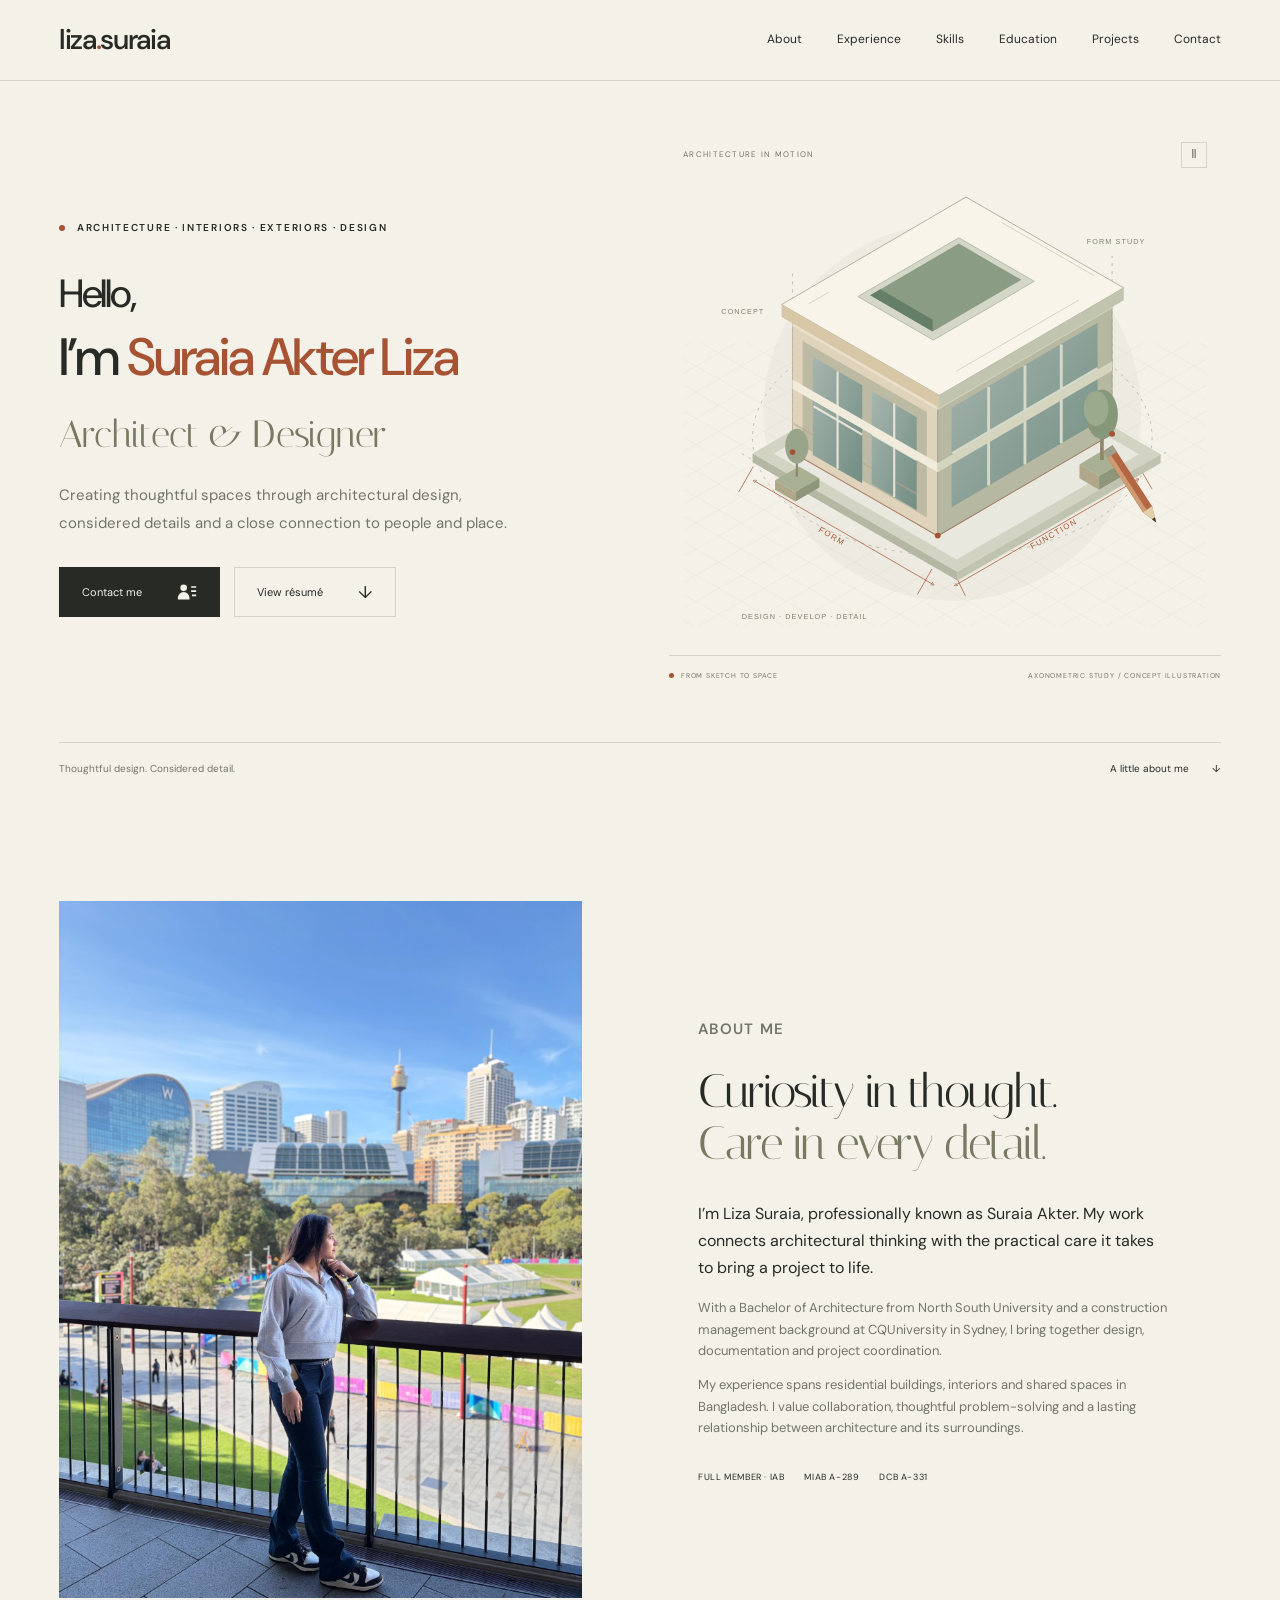
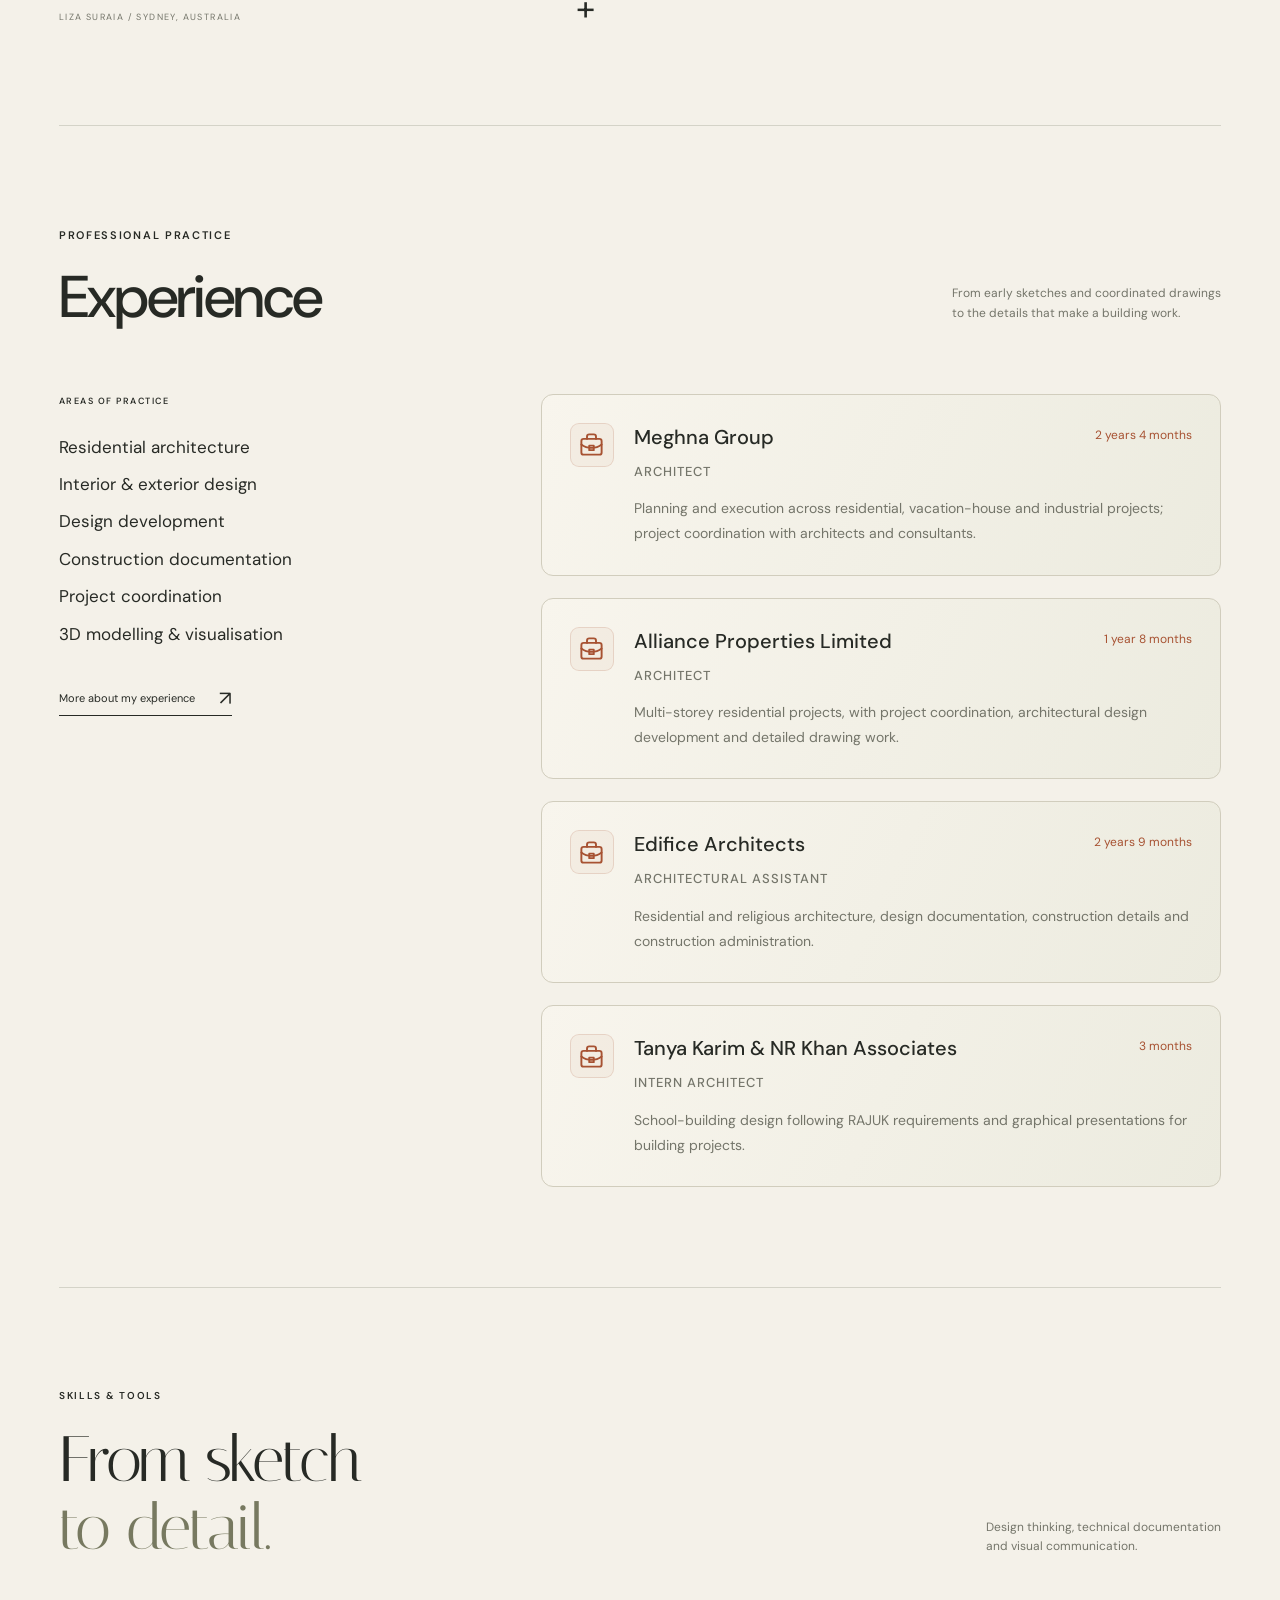
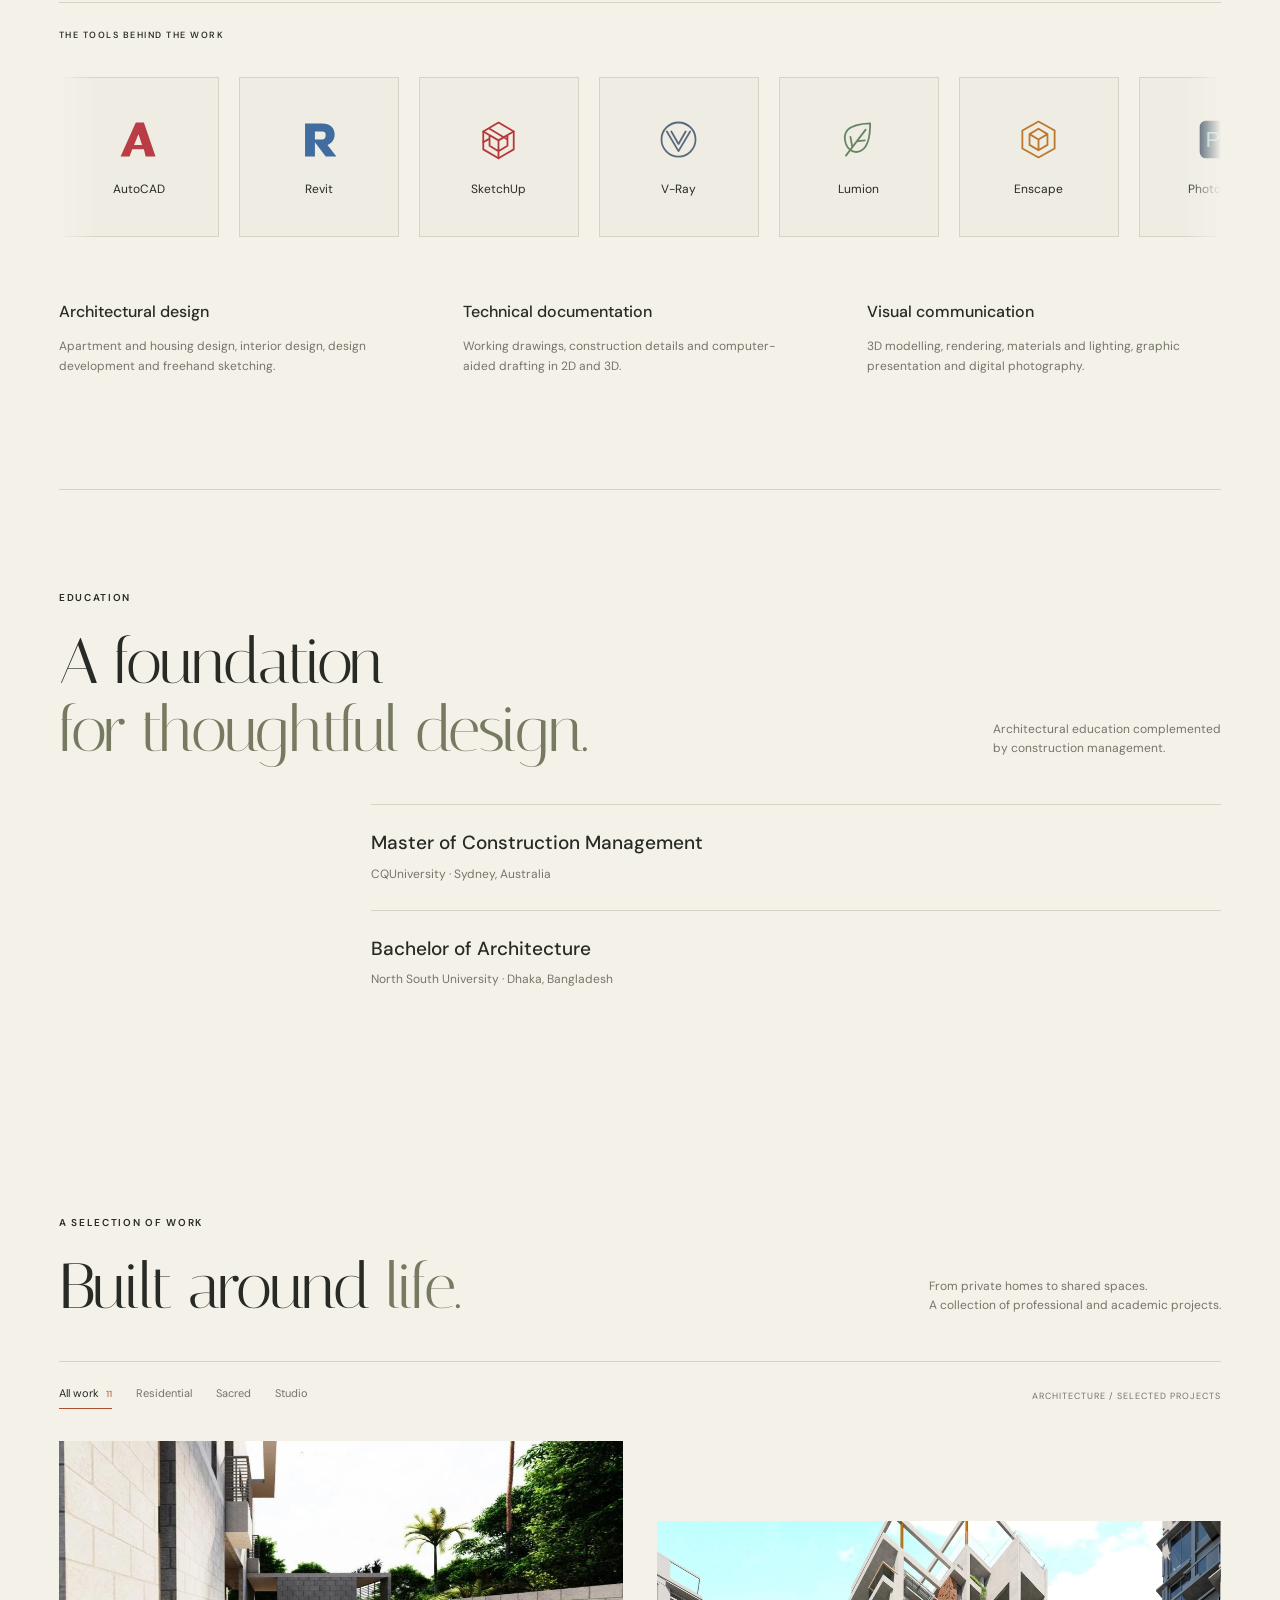
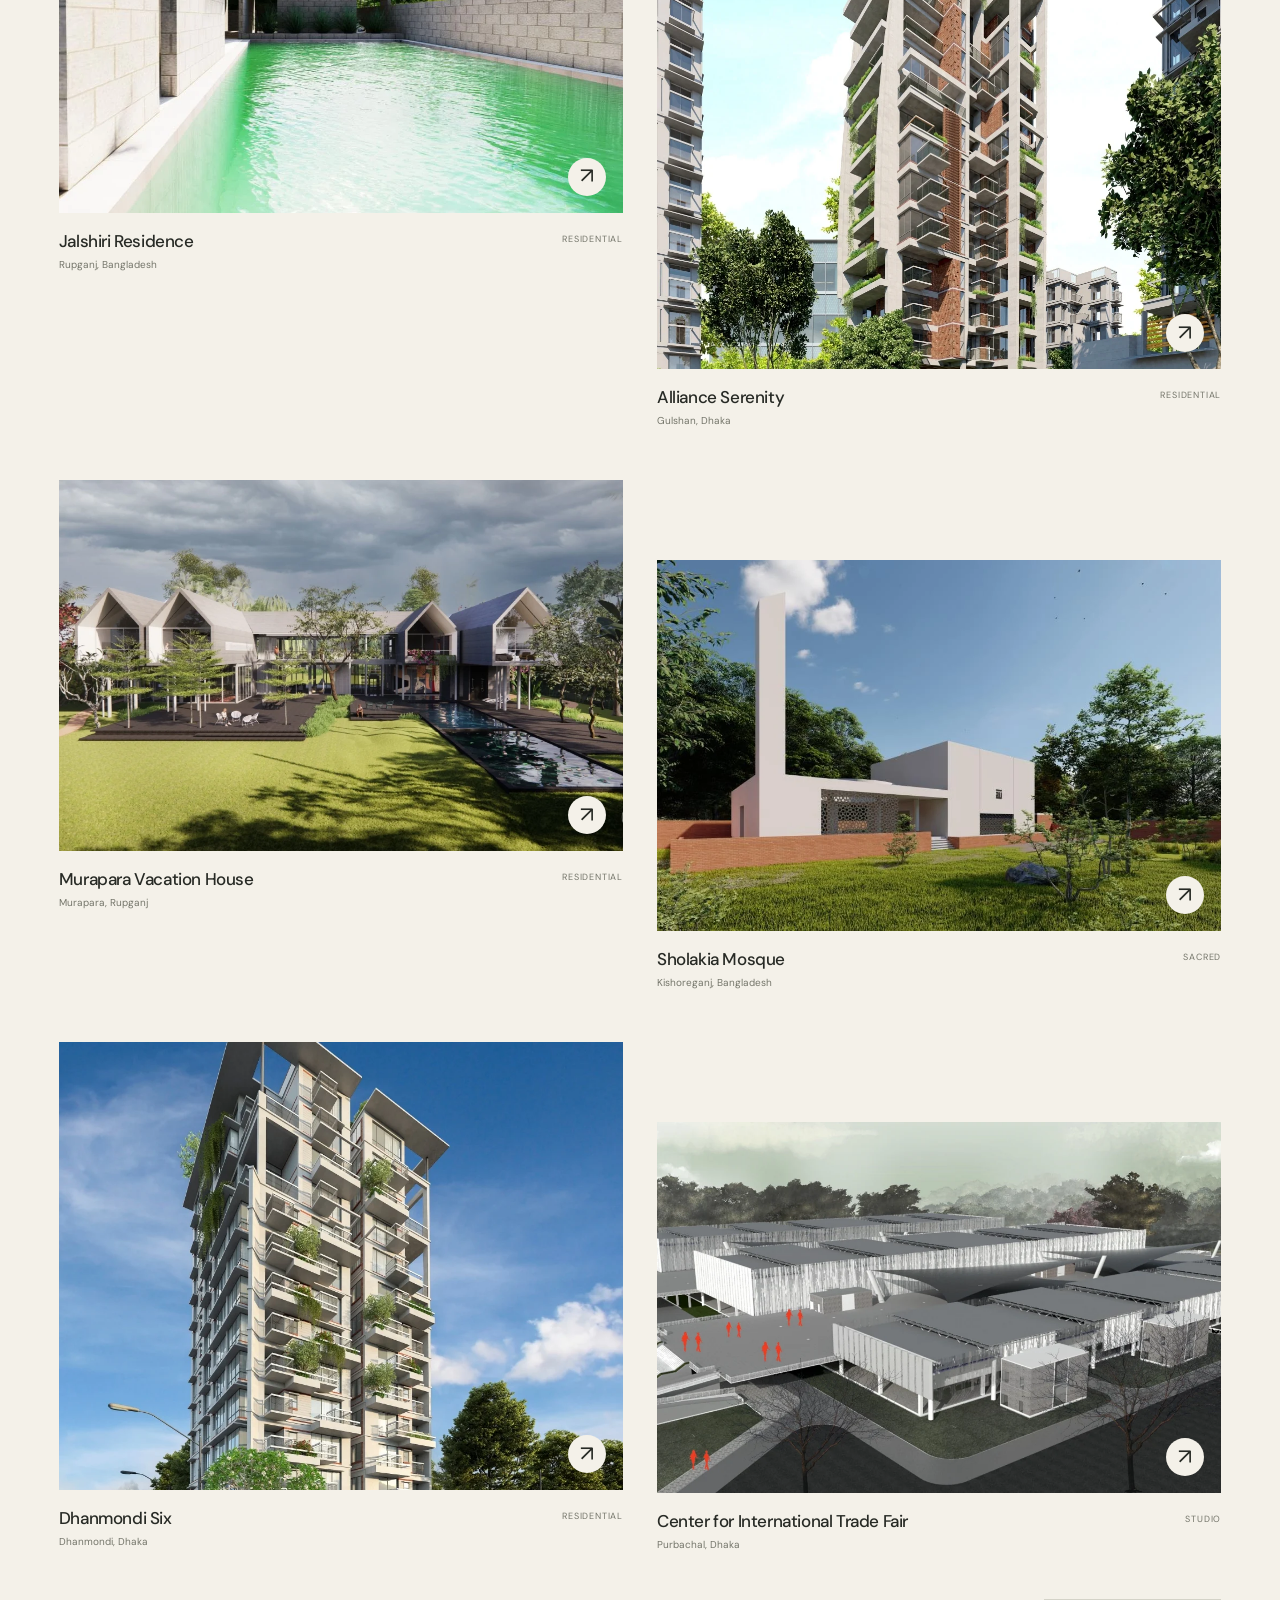
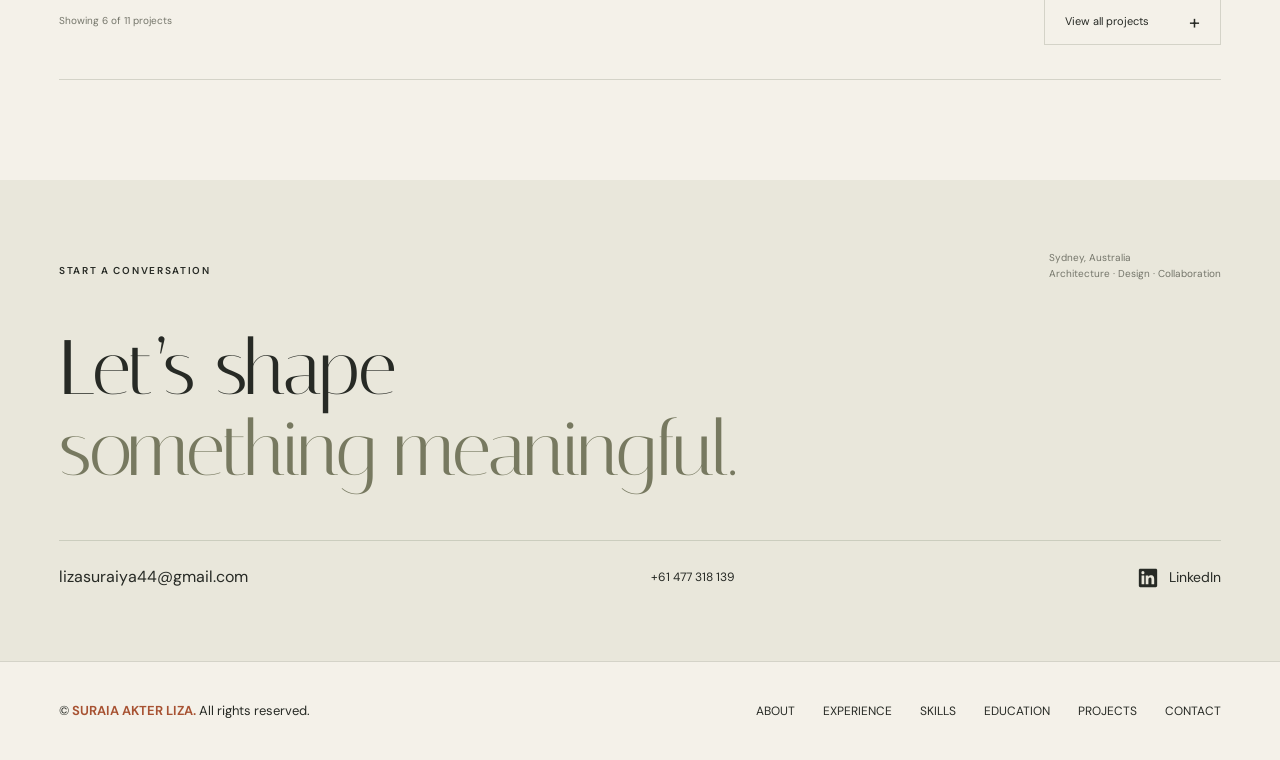
==== commit 4859826e: "Update Site source" ====
--- a/index.html
+++ b/index.html
@@ -1,8 +1,8 @@
 <!doctype html>
 <html lang="en"><head><meta charset="UTF-8"><meta name="viewport" content="width=device-width,initial-scale=1"><meta name="theme-color" content="#f4f1e9"><meta name="description" content="Liza Suraia (Suraia Akter) — architect and designer. Explore residential architecture, sacred spaces, and selected academic work."><title>Liza Suraia — Architecture & Design</title><link rel="stylesheet" href="style.css"></head>
 <body><a class="skip-link" href="#main">Skip to content</a>
-<header class="site-header"><a class="wordmark" href="#home" aria-label="Liza Suraia home">liza<span class="brand-dot">.</span>suraia</a><nav aria-label="Main navigation" id="main-nav"><a href="#about">About <span>01</span></a><a href="#experience">Experience <span>02</span></a><a href="#skills">Skills <span>03</span></a><a href="#education">Education <span>04</span></a><a href="#work">Projects <span>05</span></a><a href="#contact">Contact <span>06</span></a></nav><button class="menu-toggle" aria-controls="main-nav" aria-expanded="false" aria-label="Open navigation">Menu <span>+</span></button></header>
-<main id="main"><section class="hero intro-hero" id="home"><div class="intro-copy"><p class="eyebrow"><i></i> Architecture · Interiors · Exteriors · Design</p><h1><span class="hello-line">Hello,</span>I’m <span class="intro-name">Suraia Akter Liza</span></h1><p class="intro-role">Architect & Designer</p><p class="intro-description">Creating thoughtful spaces through architectural design, considered details and a close connection to people and place.</p><p class="intro-location">Sydney, Australia <span>·</span> Rooted in Dhaka, Bangladesh</p><div class="intro-actions"><a class="intro-button primary" href="#contact">Contact me <span>↗</span></a><a class="intro-button secondary" href="resume.html">View résumé <span>↓</span></a></div></div><div class="architecture-stage"><div class="art-topline"><span>Architecture in motion</span><button class="animation-toggle" aria-label="Pause architecture animation" aria-pressed="false"><span aria-hidden="true">Ⅱ</span></button></div>
+<header class="site-header"><a class="wordmark" href="#home" aria-label="Liza Suraia home">liza<span class="brand-dot">.</span>suraia</a><nav aria-label="Main navigation" id="main-nav"><a href="#about">About</a><a href="#experience">Experience</a><a href="#skills">Skills</a><a href="#education">Education</a><a href="#work">Projects</a><a href="#contact">Contact</a></nav><button class="menu-toggle" aria-controls="main-nav" aria-expanded="false" aria-label="Open navigation">Menu <span>+</span></button></header>
+<main id="main"><section class="hero intro-hero" id="home"><div class="intro-copy"><p class="eyebrow"><i></i> Architecture · Interiors · Exteriors · Design</p><h1><span class="hello-line">Hello,</span>I’m <span class="intro-name">Suraia Akter Liza</span></h1><p class="intro-role">Architect & Designer</p><p class="intro-description">Creating thoughtful spaces through architectural design, considered details and a close connection to people and place.</p><div class="intro-actions"><a class="intro-button primary" href="#contact">Contact me <svg class="contact-button-icon" viewBox="0 0 24 24" width="20" height="20" fill="currentColor" aria-hidden="true"><circle cx="8" cy="7" r="4"/><path d="M1 21v-2a7 7 0 0 1 14 0v2Z"/><path d="M17 6h6M17 11h6M18 16h5" fill="none" stroke="currentColor" stroke-width="2"/></svg></a><a class="intro-button secondary" href="resume.html">View résumé <span>↓</span></a></div></div><div class="architecture-stage"><div class="art-topline"><span>Architecture in motion</span><button class="animation-toggle" aria-label="Pause architecture animation" aria-pressed="false"><span aria-hidden="true">Ⅱ</span></button></div>
 <svg class="architecture-art" viewBox="0 0 760 660" role="img" aria-labelledby="architecture-title architecture-description"><title id="architecture-title">From architectural sketch to built form</title><desc id="architecture-description">A looping axonometric architectural study of a modern home, with animated drafting lines, walls and a floating roof.</desc><defs><pattern id="drawing-grid" width="36" height="36" patternUnits="userSpaceOnUse" patternTransform="matrix(.866 .5 -.866 .5 380 135)"><path d="M36 0H0V36" fill="none" stroke="#c9cbbb" stroke-width=".7"/></pattern><marker id="dimension-arrow" viewBox="0 0 10 10" refX="5" refY="5" markerWidth="5" markerHeight="5" orient="auto-start-reverse"><path d="M0 0 10 5 0 10" fill="none" stroke="#a75232" stroke-width="1.5"/></marker><linearGradient id="glass-front" x1="0" y1="0" x2="1" y2="1"><stop stop-color="#a7b5ad"/><stop offset="1" stop-color="#718d83"/></linearGradient></defs>
 <circle cx="390" cy="325" r="260" fill="#e9e8dc" opacity=".6"/>
 <path d="M20 230H740V620H20Z" fill="url(#drawing-grid)" opacity=".7"/>
@@ -26,15 +26,16 @@
 <g class="landscape"><path d="m565 397 32-19 28 16-33 19Z" fill="#a7b092"/><path d="m565 397 27 16v19l-27-16Z" fill="#b0a78a"/><path d="m592 413 33-19v19l-33 19Z" fill="#8d9679"/><path d="M596 391v-62" stroke="#8e876b" stroke-width="5"/><ellipse cx="596" cy="328" rx="22" ry="34" fill="#87977a"/><ellipse cx="588" cy="320" rx="17" ry="24" fill="#9ba98d"/>
 <path d="m146 419 33-19 28 16-33 19Z" fill="#a7b092"/><path d="m146 419 28 16v13l-28-16Z" fill="#b0a78a"/><path d="m174 435 33-19v13l-33 19Z" fill="#8d9679"/><path d="M176 414v-40" stroke="#8e876b" stroke-width="3"/><ellipse cx="176" cy="372" rx="16" ry="24" fill="#99a58a"/></g>
 <g class="draft-pencil" transform="translate(630 465) rotate(-33)"><path d="M0-100H15V0L7.5 22 0 0Z" fill="#b36643"/><path d="M0-100H6V0H0Z" fill="#d09b71"/><path d="M0 0H15L7.5 22Z" fill="#e4cfab"/><path d="m5 15 2.5 7 2.5-7Z" fill="#353b30"/><path d="M0-100H15V-89H0Z" fill="#9da18b"/></g>
-<g fill="#7e846d" font-family="Arial,sans-serif" font-size="10" letter-spacing="1.5"><text x="72" y="190">CONCEPT</text><text x="575" y="94">01 / FORM STUDY</text><text x="100" y="610">DESIGN · DEVELOP · DETAIL</text></g>
+<g fill="#7e846d" font-family="Arial,sans-serif" font-size="10" letter-spacing="1.5"><text x="72" y="190">CONCEPT</text><text x="575" y="94">FORM STUDY</text><text x="100" y="610">DESIGN · DEVELOP · DETAIL</text></g>
 <g class="tracing-dots" fill="#a75232"><circle cx="170" cy="380" r="4"/><circle cx="370" cy="495" r="4"/><circle cx="610" cy="355" r="4"/></g>
 </svg><div class="art-bottomline"><span><i></i> From sketch to space</span><span>Axonometric study / Concept illustration</span></div></div><div class="intro-footer"><span>Thoughtful design. Considered detail.</span><a href="#about">A little about me <span>↓</span></a></div></section>
-<section class="about section" id="about"><div class="about-visual portrait-visual"><div class="portrait-frame"><img src="assets/liza-portrait-hq.jpg" alt="Liza Suraia overlooking Sydney from a balcony" loading="lazy" width="3024" height="4032"></div><span class="image-label">Liza Suraia / Sydney, Australia</span><span class="drawing-mark" aria-hidden="true">+</span></div><div class="about-copy"><p class="eyebrow"><span class="section-index">01 /</span> The person behind the plans</p><h2>Curiosity in thought.<br><em>Care in every detail.</em></h2><p class="lead">I’m Liza Suraia, professionally known as Suraia Akter. My work connects architectural thinking with the practical care it takes to bring a project to life.</p><p>With a Bachelor of Architecture from North South University and a construction management background at CQUniversity in Sydney, I bring together design, documentation and project coordination.</p><p>My experience spans residential buildings, interiors and shared spaces in Bangladesh. I value collaboration, thoughtful problem-solving and a lasting relationship between architecture and its surroundings.</p><div class="credentials"><span>Full Member · IAB</span><span>MIAB A-289</span><span>DCB A-331</span></div></div></section>
-<section class="practice section" id="experience"><div class="section-heading"><div><p class="eyebrow"><span class="section-index">02 /</span> Experience & approach</p><h2>Ideas, developed<br><em>into spaces.</em></h2></div><p>From early sketches and coordinated drawings<br>to the details that make a building work.</p></div><div class="practice-layout"><div class="practice-intro"><p class="tiny-label">Areas of practice</p><ul class="practice-list"><li>Residential architecture</li><li>Interior & exterior design</li><li>Design development</li><li>Construction documentation</li><li>Project coordination</li><li>3D modelling & visualisation</li></ul><a class="text-link" href="resume.html">More about my experience <span>↗</span></a></div><div class="experience-list"><article><div class="job-top"><span>Meghna Group</span><span class="duration">2 years 4 months</span></div><h3>Architect</h3><p>Planning and execution across residential, vacation-house and industrial projects; project coordination with architects and consultants.</p></article><article><div class="job-top"><span>Alliance Properties Limited</span><span class="duration">1 year 8 months</span></div><h3>Architect</h3><p>Multi-storey residential projects, with project coordination, architectural design development and detailed drawing work.</p></article><article><div class="job-top"><span>Edifice Architects</span><span class="duration">2 years 9 months</span></div><h3>Architectural Assistant</h3><p>Residential and religious architecture, design documentation, construction details and construction administration.</p></article><article><div class="job-top"><span>Tanya Karim & NR Khan Associates</span><span class="duration">3 months</span></div><h3>Intern Architect</h3><p>School-building design following RAJUK requirements and graphical presentations for building projects.</p></article></div></div></section>
-<section id="skills" class="skills section"><div class="section-heading"><div><p class="eyebrow"><span class="section-index">03 /</span> Skills & tools</p><h2>From sketch<br><em>to detail.</em></h2></div><p>Design thinking, technical documentation<br>and visual communication.</p></div><div class="toolbox animated-toolbox"><p class="tiny-label">The tools behind the work</p><div class="tool-marquee" tabindex="0" role="region" aria-label="Design tools. Hover or focus here to pause the scrolling animation."><div class="tool-track"><div class="tool-group"><div class="tool-card" style="--tool-color:#ba3c45"><span class="tool-icon"><svg viewBox="0 0 48 48" fill="currentColor" aria-hidden="true"><path d="M21 5h9l13 38H32l-2-8H17l-3 8H4L21 5Zm3 13-5 12h9l-4-12Z"/></svg></span><span class="tool-name">AutoCAD</span></div><div class="tool-card" style="--tool-color:#406c9f"><span class="tool-icon"><svg viewBox="0 0 48 48" fill="currentColor" aria-hidden="true"><path d="M9 6h19c9 0 14 5 14 12 0 6-3 10-8 12l10 13H32L20 27v16H9V6Zm11 9v9h8c3 0 4-2 4-5s-1-4-4-4h-8Z"/></svg></span><span class="tool-name">Revit</span></div><div class="tool-card" style="--tool-color:#b63838"><span class="tool-icon"><svg viewBox="0 0 48 48" fill="none" stroke="currentColor" stroke-width="2" stroke-linecap="round" stroke-linejoin="round" aria-hidden="true"><path d="m24 5 17 10v20L24 45 7 35V15L24 5Z"/><path d="m7 15 17 10 17-10M24 25v20M14 19v12l10 6 10-6V19M14 12l20 12M7 27l7-4"/></svg></span><span class="tool-name">SketchUp</span></div><div class="tool-card" style="--tool-color:#596a7c"><span class="tool-icon"><svg viewBox="0 0 48 48" fill="none" stroke="currentColor" stroke-width="2" stroke-linecap="round" stroke-linejoin="round" aria-hidden="true"><circle cx="24" cy="24" r="19"/><path d="m11 15 13 22 13-22M16 15l8 14 8-14"/></svg></span><span class="tool-name">V-Ray</span></div><div class="tool-card" style="--tool-color:#668663"><span class="tool-icon"><svg viewBox="0 0 48 48" fill="none" stroke="currentColor" stroke-width="2" stroke-linecap="round" stroke-linejoin="round" aria-hidden="true"><path d="M37 6C10 7 6 17 10 29c3 8 12 12 19 6 7-6 8-18 8-29Z"/><path d="M10 42 32 13M17 32l-2-11m7 5 9-1"/></svg></span><span class="tool-name">Lumion</span></div><div class="tool-card" style="--tool-color:#bb792e"><span class="tool-icon"><svg viewBox="0 0 48 48" fill="none" stroke="currentColor" stroke-width="2" stroke-linecap="round" stroke-linejoin="round" aria-hidden="true"><path d="m24 4 18 10v20L24 44 6 34V14L24 4Z"/><path d="m14 18 10-6 10 6-10 6-10-6Zm0 0v12l10 6 10-6V18M24 24v12"/></svg></span><span class="tool-name">Enscape</span></div><div class="tool-card" style="--tool-color:#377ca6"><span class="tool-icon"><svg viewBox="0 0 48 48" aria-hidden="true"><rect x="3" y="3" width="42" height="42" rx="7" fill="#173246"/><text x="24" y="32" text-anchor="middle" fill="#80c7e8" font-family="Arial,sans-serif" font-size="25" font-weight="500">Ps</text></svg></span><span class="tool-name">Photoshop</span></div><div class="tool-card" style="--tool-color:#5d884c"><span class="tool-icon"><svg viewBox="0 0 48 48" fill="none" stroke="currentColor" stroke-width="2" stroke-linecap="round" stroke-linejoin="round" aria-hidden="true"><path d="M11 18a13 13 0 1 1 26 0c0 8-9 15-10 19h-6c-1-4-10-11-10-19Z"/><path d="M19 18c0-8 2-13 5-13s5 5 5 13-4 15-5 19c-1-4-5-11-5-19Zm-7 1h24M21 41h6"/></svg></span><span class="tool-name">CorelDRAW</span></div><div class="tool-card" style="--tool-color:#a75232"><span class="tool-icon"><svg viewBox="0 0 48 48" fill="none" stroke="currentColor" stroke-width="2" stroke-linecap="round" stroke-linejoin="round" aria-hidden="true"><path d="m9 33 22-22 7 7-22 22-10 3 3-10ZM28 14l7 7M9 33l7 7M32 10l3-3a4 4 0 0 1 6 6l-3 3"/><path d="M22 42h19M6 15h12M6 21h7"/></svg></span><span class="tool-name">Freehand sketching</span></div><div class="tool-card" style="--tool-color:#77639f"><span class="tool-icon"><svg viewBox="0 0 48 48" fill="none" stroke="currentColor" stroke-width="2" stroke-linejoin="round" aria-hidden="true"><path d="m24 4 19 10-5 22-14 9L10 36 5 14 24 4Z"/><path d="m5 14 19 11 19-11M24 25v20M14 15l10 22 10-22M24 4v9"/></svg></span><span class="tool-name">Chaos Veras</span></div><div class="tool-card" style="--tool-color:#477b56"><span class="tool-icon"><svg viewBox="0 0 48 48" aria-hidden="true"><rect x="3" y="3" width="42" height="42" rx="9" fill="#477b56"/><text x="24" y="32" text-anchor="middle" fill="#f4f1e9" font-family="Arial,sans-serif" font-size="24" font-weight="600">D5</text></svg></span><span class="tool-name">D5 Render</span></div></div><div class="tool-group tool-copy" aria-hidden="true" inert><div class="tool-card" style="--tool-color:#ba3c45"><span class="tool-icon"><svg viewBox="0 0 48 48" fill="currentColor" aria-hidden="true"><path d="M21 5h9l13 38H32l-2-8H17l-3 8H4L21 5Zm3 13-5 12h9l-4-12Z"/></svg></span><span class="tool-name">AutoCAD</span></div><div class="tool-card" style="--tool-color:#406c9f"><span class="tool-icon"><svg viewBox="0 0 48 48" fill="currentColor" aria-hidden="true"><path d="M9 6h19c9 0 14 5 14 12 0 6-3 10-8 12l10 13H32L20 27v16H9V6Zm11 9v9h8c3 0 4-2 4-5s-1-4-4-4h-8Z"/></svg></span><span class="tool-name">Revit</span></div><div class="tool-card" style="--tool-color:#b63838"><span class="tool-icon"><svg viewBox="0 0 48 48" fill="none" stroke="currentColor" stroke-width="2" stroke-linecap="round" stroke-linejoin="round" aria-hidden="true"><path d="m24 5 17 10v20L24 45 7 35V15L24 5Z"/><path d="m7 15 17 10 17-10M24 25v20M14 19v12l10 6 10-6V19M14 12l20 12M7 27l7-4"/></svg></span><span class="tool-name">SketchUp</span></div><div class="tool-card" style="--tool-color:#596a7c"><span class="tool-icon"><svg viewBox="0 0 48 48" fill="none" stroke="currentColor" stroke-width="2" stroke-linecap="round" stroke-linejoin="round" aria-hidden="true"><circle cx="24" cy="24" r="19"/><path d="m11 15 13 22 13-22M16 15l8 14 8-14"/></svg></span><span class="tool-name">V-Ray</span></div><div class="tool-card" style="--tool-color:#668663"><span class="tool-icon"><svg viewBox="0 0 48 48" fill="none" stroke="currentColor" stroke-width="2" stroke-linecap="round" stroke-linejoin="round" aria-hidden="true"><path d="M37 6C10 7 6 17 10 29c3 8 12 12 19 6 7-6 8-18 8-29Z"/><path d="M10 42 32 13M17 32l-2-11m7 5 9-1"/></svg></span><span class="tool-name">Lumion</span></div><div class="tool-card" style="--tool-color:#bb792e"><span class="tool-icon"><svg viewBox="0 0 48 48" fill="none" stroke="currentColor" stroke-width="2" stroke-linecap="round" stroke-linejoin="round" aria-hidden="true"><path d="m24 4 18 10v20L24 44 6 34V14L24 4Z"/><path d="m14 18 10-6 10 6-10 6-10-6Zm0 0v12l10 6 10-6V18M24 24v12"/></svg></span><span class="tool-name">Enscape</span></div><div class="tool-card" style="--tool-color:#377ca6"><span class="tool-icon"><svg viewBox="0 0 48 48" aria-hidden="true"><rect x="3" y="3" width="42" height="42" rx="7" fill="#173246"/><text x="24" y="32" text-anchor="middle" fill="#80c7e8" font-family="Arial,sans-serif" font-size="25" font-weight="500">Ps</text></svg></span><span class="tool-name">Photoshop</span></div><div class="tool-card" style="--tool-color:#5d884c"><span class="tool-icon"><svg viewBox="0 0 48 48" fill="none" stroke="currentColor" stroke-width="2" stroke-linecap="round" stroke-linejoin="round" aria-hidden="true"><path d="M11 18a13 13 0 1 1 26 0c0 8-9 15-10 19h-6c-1-4-10-11-10-19Z"/><path d="M19 18c0-8 2-13 5-13s5 5 5 13-4 15-5 19c-1-4-5-11-5-19Zm-7 1h24M21 41h6"/></svg></span><span class="tool-name">CorelDRAW</span></div><div class="tool-card" style="--tool-color:#a75232"><span class="tool-icon"><svg viewBox="0 0 48 48" fill="none" stroke="currentColor" stroke-width="2" stroke-linecap="round" stroke-linejoin="round" aria-hidden="true"><path d="m9 33 22-22 7 7-22 22-10 3 3-10ZM28 14l7 7M9 33l7 7M32 10l3-3a4 4 0 0 1 6 6l-3 3"/><path d="M22 42h19M6 15h12M6 21h7"/></svg></span><span class="tool-name">Freehand sketching</span></div><div class="tool-card" style="--tool-color:#77639f"><span class="tool-icon"><svg viewBox="0 0 48 48" fill="none" stroke="currentColor" stroke-width="2" stroke-linejoin="round" aria-hidden="true"><path d="m24 4 19 10-5 22-14 9L10 36 5 14 24 4Z"/><path d="m5 14 19 11 19-11M24 25v20M14 15l10 22 10-22M24 4v9"/></svg></span><span class="tool-name">Chaos Veras</span></div><div class="tool-card" style="--tool-color:#477b56"><span class="tool-icon"><svg viewBox="0 0 48 48" aria-hidden="true"><rect x="3" y="3" width="42" height="42" rx="9" fill="#477b56"/><text x="24" y="32" text-anchor="middle" fill="#f4f1e9" font-family="Arial,sans-serif" font-size="24" font-weight="600">D5</text></svg></span><span class="tool-name">D5 Render</span></div></div></div></div></div><div class="skill-disciplines"><div><h3>Architectural design</h3><p>Apartment and housing design, interior design, design development and freehand sketching.</p></div><div><h3>Technical documentation</h3><p>Working drawings, construction details and computer-aided drafting in 2D and 3D.</p></div><div><h3>Visual communication</h3><p>3D modelling, rendering, materials and lighting, graphic presentation and digital photography.</p></div></div></section>
-<section id="education" class="education section"><div class="section-heading"><div><p class="eyebrow"><span class="section-index">04 /</span> Education</p><h2>A foundation<br><em>for thoughtful design.</em></h2></div><p>Architectural education complemented<br>by construction management.</p></div><div class="education-list"><article><span class="education-number">01</span><div><h3>Master of Construction Management</h3><p>CQUniversity · Sydney, Australia</p></div></article><article><span class="education-number">02</span><div><h3>Bachelor of Architecture</h3><p>North South University · Dhaka, Bangladesh</p></div></article></div></section>
-<section id="work" class="work section"><div class="section-heading"><div><p class="eyebrow"><span class="section-index">05 /</span> A selection of work</p><h2>Built around <em>life.</em></h2></div><p>From private homes to shared spaces.<br>A collection of professional and academic projects.</p></div><div class="work-toolbar"><div class="filters" role="group" aria-label="Filter projects"><button class="active" data-filter="All" aria-pressed="true">All work <span>11</span></button><button data-filter="Residential" aria-pressed="false">Residential</button><button data-filter="Sacred" aria-pressed="false">Sacred</button><button data-filter="Studio" aria-pressed="false">Studio</button></div><span class="work-note">Architecture / Selected projects</span></div><div class="project-grid" id="project-grid"></div><div class="work-end"><p id="project-count" role="status">Showing 6 of 11 projects</p><button class="outline-button" id="show-more">View all projects <span>+</span></button></div></section>
-<section class="contact section" id="contact"><div class="contact-top"><p class="eyebrow"><span class="section-index">06 /</span> Start a conversation</p><p>Sydney, Australia<br>Architecture · Design · Collaboration</p></div><div class="contact-main"><h2>Let’s shape<br><em>something meaningful.</em></h2><a class="contact-arrow" href="mailto:lizasuraiya44@gmail.com" aria-label="Email Liza Suraia">↗</a></div><div class="contact-bottom"><a href="mailto:lizasuraiya44@gmail.com">lizasuraiya44@gmail.com <span>↗</span></a><a href="tel:+61477318139">+61 477 318 139</a><a href="resume.html">View résumé <span>↗</span></a></div></section></main>
-<footer><a class="wordmark" href="#home">liza<span class="brand-dot">.</span>suraia</a><p>Suraia Akter · Architecture & design</p><a href="#home">Back to top ↑</a></footer>
+<section class="about section" id="about"><div class="about-visual portrait-visual"><div class="portrait-frame"><img src="assets/liza-portrait-hq.jpg" alt="Liza Suraia overlooking Sydney from a balcony" loading="lazy" width="3024" height="4032"></div><span class="image-label">Liza Suraia / Sydney, Australia</span><span class="drawing-mark" aria-hidden="true">+</span></div><div class="about-copy"><p class="eyebrow">About me</p><h2>Curiosity in thought.<br><em>Care in every detail.</em></h2><p class="lead">I’m Liza Suraia, professionally known as Suraia Akter. My work connects architectural thinking with the practical care it takes to bring a project to life.</p><p>With a Bachelor of Architecture from North South University and a construction management background at CQUniversity in Sydney, I bring together design, documentation and project coordination.</p><p>My experience spans residential buildings, interiors and shared spaces in Bangladesh. I value collaboration, thoughtful problem-solving and a lasting relationship between architecture and its surroundings.</p><div class="credentials"><span>Full Member · IAB</span><span>MIAB A-289</span><span>DCB A-331</span></div></div></section>
+<section class="practice section" id="experience"><div class="section-heading"><div><p class="eyebrow">Professional practice</p><h2>Experience</h2></div><p>From early sketches and coordinated drawings<br>to the details that make a building work.</p></div><div class="practice-layout"><div class="practice-intro"><p class="tiny-label">Areas of practice</p><ul class="practice-list"><li>Residential architecture</li><li>Interior & exterior design</li><li>Design development</li><li>Construction documentation</li><li>Project coordination</li><li>3D modelling & visualisation</li></ul><a class="text-link" href="resume.html">More about my experience <span>↗</span></a></div><div class="experience-list"><article class="experience-card"><div class="experience-card-icon"><svg viewBox="0 0 24 24" fill="none" stroke="currentColor" stroke-width="1.7" stroke-linecap="round" stroke-linejoin="round" aria-hidden="true"><rect x="3" y="7" width="18" height="14" rx="2"/><path d="M8 7V5a2 2 0 0 1 2-2h4a2 2 0 0 1 2 2v2M3 12c5 4 13 4 18 0M10 13h4v4h-4Z"/></svg></div><div class="experience-card-content"><div class="job-top"><span>Meghna Group</span><span class="duration">2 years 4 months</span></div><h3>Architect</h3><p>Planning and execution across residential, vacation-house and industrial projects; project coordination with architects and consultants.</p></div></article><article class="experience-card"><div class="experience-card-icon"><svg viewBox="0 0 24 24" fill="none" stroke="currentColor" stroke-width="1.7" stroke-linecap="round" stroke-linejoin="round" aria-hidden="true"><rect x="3" y="7" width="18" height="14" rx="2"/><path d="M8 7V5a2 2 0 0 1 2-2h4a2 2 0 0 1 2 2v2M3 12c5 4 13 4 18 0M10 13h4v4h-4Z"/></svg></div><div class="experience-card-content"><div class="job-top"><span>Alliance Properties Limited</span><span class="duration">1 year 8 months</span></div><h3>Architect</h3><p>Multi-storey residential projects, with project coordination, architectural design development and detailed drawing work.</p></div></article><article class="experience-card"><div class="experience-card-icon"><svg viewBox="0 0 24 24" fill="none" stroke="currentColor" stroke-width="1.7" stroke-linecap="round" stroke-linejoin="round" aria-hidden="true"><rect x="3" y="7" width="18" height="14" rx="2"/><path d="M8 7V5a2 2 0 0 1 2-2h4a2 2 0 0 1 2 2v2M3 12c5 4 13 4 18 0M10 13h4v4h-4Z"/></svg></div><div class="experience-card-content"><div class="job-top"><span>Edifice Architects</span><span class="duration">2 years 9 months</span></div><h3>Architectural Assistant</h3><p>Residential and religious architecture, design documentation, construction details and construction administration.</p></div></article><article class="experience-card"><div class="experience-card-icon"><svg viewBox="0 0 24 24" fill="none" stroke="currentColor" stroke-width="1.7" stroke-linecap="round" stroke-linejoin="round" aria-hidden="true"><rect x="3" y="7" width="18" height="14" rx="2"/><path d="M8 7V5a2 2 0 0 1 2-2h4a2 2 0 0 1 2 2v2M3 12c5 4 13 4 18 0M10 13h4v4h-4Z"/></svg></div><div class="experience-card-content"><div class="job-top"><span>Tanya Karim & NR Khan Associates</span><span class="duration">3 months</span></div><h3>Intern Architect</h3><p>School-building design following RAJUK requirements and graphical presentations for building projects.</p></div></article></div></div></section>
+<section id="skills" class="skills section"><div class="section-heading"><div><p class="eyebrow">Skills & tools</p><h2>From sketch<br><em>to detail.</em></h2></div><p>Design thinking, technical documentation<br>and visual communication.</p></div><div class="toolbox animated-toolbox"><p class="tiny-label">The tools behind the work</p><div class="tool-marquee" tabindex="0" role="region" aria-label="Design tools. Hover or focus here to pause the scrolling animation."><div class="tool-track"><div class="tool-group"><div class="tool-card" style="--tool-color:#ba3c45"><span class="tool-icon"><svg viewBox="0 0 48 48" fill="currentColor" aria-hidden="true"><path d="M21 5h9l13 38H32l-2-8H17l-3 8H4L21 5Zm3 13-5 12h9l-4-12Z"/></svg></span><span class="tool-name">AutoCAD</span></div><div class="tool-card" style="--tool-color:#406c9f"><span class="tool-icon"><svg viewBox="0 0 48 48" fill="currentColor" aria-hidden="true"><path d="M9 6h19c9 0 14 5 14 12 0 6-3 10-8 12l10 13H32L20 27v16H9V6Zm11 9v9h8c3 0 4-2 4-5s-1-4-4-4h-8Z"/></svg></span><span class="tool-name">Revit</span></div><div class="tool-card" style="--tool-color:#b63838"><span class="tool-icon"><svg viewBox="0 0 48 48" fill="none" stroke="currentColor" stroke-width="2" stroke-linecap="round" stroke-linejoin="round" aria-hidden="true"><path d="m24 5 17 10v20L24 45 7 35V15L24 5Z"/><path d="m7 15 17 10 17-10M24 25v20M14 19v12l10 6 10-6V19M14 12l20 12M7 27l7-4"/></svg></span><span class="tool-name">SketchUp</span></div><div class="tool-card" style="--tool-color:#596a7c"><span class="tool-icon"><svg viewBox="0 0 48 48" fill="none" stroke="currentColor" stroke-width="2" stroke-linecap="round" stroke-linejoin="round" aria-hidden="true"><circle cx="24" cy="24" r="19"/><path d="m11 15 13 22 13-22M16 15l8 14 8-14"/></svg></span><span class="tool-name">V-Ray</span></div><div class="tool-card" style="--tool-color:#668663"><span class="tool-icon"><svg viewBox="0 0 48 48" fill="none" stroke="currentColor" stroke-width="2" stroke-linecap="round" stroke-linejoin="round" aria-hidden="true"><path d="M37 6C10 7 6 17 10 29c3 8 12 12 19 6 7-6 8-18 8-29Z"/><path d="M10 42 32 13M17 32l-2-11m7 5 9-1"/></svg></span><span class="tool-name">Lumion</span></div><div class="tool-card" style="--tool-color:#bb792e"><span class="tool-icon"><svg viewBox="0 0 48 48" fill="none" stroke="currentColor" stroke-width="2" stroke-linecap="round" stroke-linejoin="round" aria-hidden="true"><path d="m24 4 18 10v20L24 44 6 34V14L24 4Z"/><path d="m14 18 10-6 10 6-10 6-10-6Zm0 0v12l10 6 10-6V18M24 24v12"/></svg></span><span class="tool-name">Enscape</span></div><div class="tool-card" style="--tool-color:#377ca6"><span class="tool-icon"><svg viewBox="0 0 48 48" aria-hidden="true"><rect x="3" y="3" width="42" height="42" rx="7" fill="#173246"/><text x="24" y="32" text-anchor="middle" fill="#80c7e8" font-family="Arial,sans-serif" font-size="25" font-weight="500">Ps</text></svg></span><span class="tool-name">Photoshop</span></div><div class="tool-card" style="--tool-color:#5d884c"><span class="tool-icon"><svg viewBox="0 0 48 48" fill="none" stroke="currentColor" stroke-width="2" stroke-linecap="round" stroke-linejoin="round" aria-hidden="true"><path d="M11 18a13 13 0 1 1 26 0c0 8-9 15-10 19h-6c-1-4-10-11-10-19Z"/><path d="M19 18c0-8 2-13 5-13s5 5 5 13-4 15-5 19c-1-4-5-11-5-19Zm-7 1h24M21 41h6"/></svg></span><span class="tool-name">CorelDRAW</span></div><div class="tool-card" style="--tool-color:#a75232"><span class="tool-icon"><svg viewBox="0 0 48 48" fill="none" stroke="currentColor" stroke-width="2" stroke-linecap="round" stroke-linejoin="round" aria-hidden="true"><path d="m9 33 22-22 7 7-22 22-10 3 3-10ZM28 14l7 7M9 33l7 7M32 10l3-3a4 4 0 0 1 6 6l-3 3"/><path d="M22 42h19M6 15h12M6 21h7"/></svg></span><span class="tool-name">Freehand sketching</span></div><div class="tool-card" style="--tool-color:#77639f"><span class="tool-icon"><svg viewBox="0 0 48 48" fill="none" stroke="currentColor" stroke-width="2" stroke-linejoin="round" aria-hidden="true"><path d="m24 4 19 10-5 22-14 9L10 36 5 14 24 4Z"/><path d="m5 14 19 11 19-11M24 25v20M14 15l10 22 10-22M24 4v9"/></svg></span><span class="tool-name">Chaos Veras</span></div><div class="tool-card" style="--tool-color:#477b56"><span class="tool-icon"><svg viewBox="0 0 48 48" aria-hidden="true"><rect x="3" y="3" width="42" height="42" rx="9" fill="#477b56"/><text x="24" y="32" text-anchor="middle" fill="#f4f1e9" font-family="Arial,sans-serif" font-size="24" font-weight="600">D5</text></svg></span><span class="tool-name">D5 Render</span></div></div><div class="tool-group tool-copy" aria-hidden="true" inert><div class="tool-card" style="--tool-color:#ba3c45"><span class="tool-icon"><svg viewBox="0 0 48 48" fill="currentColor" aria-hidden="true"><path d="M21 5h9l13 38H32l-2-8H17l-3 8H4L21 5Zm3 13-5 12h9l-4-12Z"/></svg></span><span class="tool-name">AutoCAD</span></div><div class="tool-card" style="--tool-color:#406c9f"><span class="tool-icon"><svg viewBox="0 0 48 48" fill="currentColor" aria-hidden="true"><path d="M9 6h19c9 0 14 5 14 12 0 6-3 10-8 12l10 13H32L20 27v16H9V6Zm11 9v9h8c3 0 4-2 4-5s-1-4-4-4h-8Z"/></svg></span><span class="tool-name">Revit</span></div><div class="tool-card" style="--tool-color:#b63838"><span class="tool-icon"><svg viewBox="0 0 48 48" fill="none" stroke="currentColor" stroke-width="2" stroke-linecap="round" stroke-linejoin="round" aria-hidden="true"><path d="m24 5 17 10v20L24 45 7 35V15L24 5Z"/><path d="m7 15 17 10 17-10M24 25v20M14 19v12l10 6 10-6V19M14 12l20 12M7 27l7-4"/></svg></span><span class="tool-name">SketchUp</span></div><div class="tool-card" style="--tool-color:#596a7c"><span class="tool-icon"><svg viewBox="0 0 48 48" fill="none" stroke="currentColor" stroke-width="2" stroke-linecap="round" stroke-linejoin="round" aria-hidden="true"><circle cx="24" cy="24" r="19"/><path d="m11 15 13 22 13-22M16 15l8 14 8-14"/></svg></span><span class="tool-name">V-Ray</span></div><div class="tool-card" style="--tool-color:#668663"><span class="tool-icon"><svg viewBox="0 0 48 48" fill="none" stroke="currentColor" stroke-width="2" stroke-linecap="round" stroke-linejoin="round" aria-hidden="true"><path d="M37 6C10 7 6 17 10 29c3 8 12 12 19 6 7-6 8-18 8-29Z"/><path d="M10 42 32 13M17 32l-2-11m7 5 9-1"/></svg></span><span class="tool-name">Lumion</span></div><div class="tool-card" style="--tool-color:#bb792e"><span class="tool-icon"><svg viewBox="0 0 48 48" fill="none" stroke="currentColor" stroke-width="2" stroke-linecap="round" stroke-linejoin="round" aria-hidden="true"><path d="m24 4 18 10v20L24 44 6 34V14L24 4Z"/><path d="m14 18 10-6 10 6-10 6-10-6Zm0 0v12l10 6 10-6V18M24 24v12"/></svg></span><span class="tool-name">Enscape</span></div><div class="tool-card" style="--tool-color:#377ca6"><span class="tool-icon"><svg viewBox="0 0 48 48" aria-hidden="true"><rect x="3" y="3" width="42" height="42" rx="7" fill="#173246"/><text x="24" y="32" text-anchor="middle" fill="#80c7e8" font-family="Arial,sans-serif" font-size="25" font-weight="500">Ps</text></svg></span><span class="tool-name">Photoshop</span></div><div class="tool-card" style="--tool-color:#5d884c"><span class="tool-icon"><svg viewBox="0 0 48 48" fill="none" stroke="currentColor" stroke-width="2" stroke-linecap="round" stroke-linejoin="round" aria-hidden="true"><path d="M11 18a13 13 0 1 1 26 0c0 8-9 15-10 19h-6c-1-4-10-11-10-19Z"/><path d="M19 18c0-8 2-13 5-13s5 5 5 13-4 15-5 19c-1-4-5-11-5-19Zm-7 1h24M21 41h6"/></svg></span><span class="tool-name">CorelDRAW</span></div><div class="tool-card" style="--tool-color:#a75232"><span class="tool-icon"><svg viewBox="0 0 48 48" fill="none" stroke="currentColor" stroke-width="2" stroke-linecap="round" stroke-linejoin="round" aria-hidden="true"><path d="m9 33 22-22 7 7-22 22-10 3 3-10ZM28 14l7 7M9 33l7 7M32 10l3-3a4 4 0 0 1 6 6l-3 3"/><path d="M22 42h19M6 15h12M6 21h7"/></svg></span><span class="tool-name">Freehand sketching</span></div><div class="tool-card" style="--tool-color:#77639f"><span class="tool-icon"><svg viewBox="0 0 48 48" fill="none" stroke="currentColor" stroke-width="2" stroke-linejoin="round" aria-hidden="true"><path d="m24 4 19 10-5 22-14 9L10 36 5 14 24 4Z"/><path d="m5 14 19 11 19-11M24 25v20M14 15l10 22 10-22M24 4v9"/></svg></span><span class="tool-name">Chaos Veras</span></div><div class="tool-card" style="--tool-color:#477b56"><span class="tool-icon"><svg viewBox="0 0 48 48" aria-hidden="true"><rect x="3" y="3" width="42" height="42" rx="9" fill="#477b56"/><text x="24" y="32" text-anchor="middle" fill="#f4f1e9" font-family="Arial,sans-serif" font-size="24" font-weight="600">D5</text></svg></span><span class="tool-name">D5 Render</span></div></div></div></div></div><div class="skill-disciplines"><div><h3>Architectural design</h3><p>Apartment and housing design, interior design, design development and freehand sketching.</p></div><div><h3>Technical documentation</h3><p>Working drawings, construction details and computer-aided drafting in 2D and 3D.</p></div><div><h3>Visual communication</h3><p>3D modelling, rendering, materials and lighting, graphic presentation and digital photography.</p></div></div></section>
+<section id="education" class="education section"><div class="section-heading"><div><p class="eyebrow">Education</p><h2>A foundation<br><em>for thoughtful design.</em></h2></div><p>Architectural education complemented<br>by construction management.</p></div><div class="education-list"><article><div><h3>Master of Construction Management</h3><p>CQUniversity · Sydney, Australia</p></div></article><article><div><h3>Bachelor of Architecture</h3><p>North South University · Dhaka, Bangladesh</p></div></article></div></section>
+<section id="work" class="work section"><div class="section-heading"><div><p class="eyebrow">A selection of work</p><h2>Built around <em>life.</em></h2></div><p>From private homes to shared spaces.<br>A collection of professional and academic projects.</p></div><div class="work-toolbar"><div class="filters" role="group" aria-label="Filter projects"><button class="active" data-filter="All" aria-pressed="true">All work <span>11</span></button><button data-filter="Residential" aria-pressed="false">Residential</button><button data-filter="Sacred" aria-pressed="false">Sacred</button><button data-filter="Studio" aria-pressed="false">Studio</button></div><span class="work-note">Architecture / Selected projects</span></div><div class="project-grid" id="project-grid"></div><div class="work-end"><p id="project-count" role="status">Showing 6 of 11 projects</p><button class="outline-button" id="show-more">View all projects <span>+</span></button></div></section>
+<section class="contact section" id="contact"><div class="contact-top"><p class="eyebrow">Start a conversation</p><p>Sydney, Australia<br>Architecture · Design · Collaboration</p></div><div class="contact-main"><h2>Let’s shape<br><em>something meaningful.</em></h2></div><div class="contact-bottom"><a href="mailto:lizasuraiya44@gmail.com">lizasuraiya44@gmail.com</a><a href="tel:+61477318139">+61 477 318 139</a><a class="linkedin-contact" href="https://www.linkedin.com/in/liza-suraia-575060141/" target="_blank" rel="noopener noreferrer"><svg viewBox="0 0 24 24" width="22" height="22" fill="currentColor" aria-hidden="true"><path d="M20.45 2H3.55C2.69 2 2 2.68 2 3.52v16.96C2 21.32 2.69 22 3.55 22h16.9c.86 0 1.55-.68 1.55-1.52V3.52C22 2.68 21.31 2 20.45 2ZM7.93 18.75H4.98V9.2h2.95v9.55ZM6.46 7.9a1.71 1.71 0 1 1 0-3.42 1.71 1.71 0 0 1 0 3.42Zm12.29 10.85H15.8V14.1c0-1.11-.02-2.54-1.55-2.54-1.55 0-1.79 1.21-1.79 2.46v4.73H9.51V9.2h2.83v1.3h.04c.39-.74 1.36-1.53 2.8-1.53 3 0 3.57 1.98 3.57 4.55v5.23Z"/></svg><span>LinkedIn</span></a></div></section></main>
+<footer class="site-footer"><p class="copyright">© <span>SURAIA AKTER LIZA.</span> All rights reserved.</p><nav class="footer-nav" aria-label="Footer navigation"><a href="#about">About</a><a href="#experience">Experience</a><a href="#skills">Skills</a><a href="#education">Education</a><a href="#work">Projects</a><a href="#contact">Contact</a></nav></footer>
+<button class="back-to-top" type="button" aria-label="Back to top" aria-hidden="true" tabindex="-1"><svg viewBox="0 0 24 24" width="24" height="24" fill="none" stroke="currentColor" stroke-width="2" stroke-linecap="round" stroke-linejoin="round" aria-hidden="true"><path d="M12 20V4m-6 6 6-6 6 6"/></svg></button>
 <dialog id="project-dialog" aria-labelledby="project-title"><div class="dialog-toolbar"><span class="tiny-label">Selected project</span><button id="close-project" aria-label="Close project">Close <span>×</span></button></div><div id="project-detail"></div></dialog>
 <script src="projects.js"></script><script src="app.js"></script></body></html>
--- a/style.css
+++ b/style.css
@@ -36,3 +36,11 @@
 @keyframes tools-scroll{to{transform:translateX(-50%)}}
 @media(max-width:700px){.intro-copy>.eyebrow{font-size:7px;letter-spacing:.8px;gap:7px}.tool-card{width:128px;min-height:140px;padding:20px 12px;gap:14px}.tool-card .tool-icon{width:40px;height:40px}.tool-icon svg{width:36px;height:36px}.tool-card .tool-name{font-size:11px}.tool-group{gap:14px;padding-right:14px}.tool-track{animation-duration:44s}}
 @media(prefers-reduced-motion:reduce){.tool-track{animation:none;width:100%}.tool-copy{display:none}.tool-group{flex-wrap:wrap;justify-content:center;gap:16px;padding:0;width:100%}.animated-toolbox>.tool-marquee{mask-image:none;-webkit-mask-image:none}.tool-card:hover{transform:none}}
+
+/* Clear navigation, boxed experience, and a persistent route back to the top. */
+.intro-actions{margin-top:30px}.contact-button-icon{flex-shrink:0}.about-copy>.eyebrow{font-size:15px;letter-spacing:1.3px}.practice .section-heading h2{font-family:var(--sans);font-size:clamp(44px,4.6vw,70px);font-weight:500;letter-spacing:-2px}.practice .section-heading .eyebrow{font-size:11px}.practice-layout{gap:8%;grid-template-columns:.8fr 1.4fr}.practice .experience-list{display:grid;gap:22px}.practice .experience-card{display:grid;grid-template-columns:44px minmax(0,1fr);gap:20px;border:1px solid #d1cdbd;border-radius:12px;padding:28px;background:linear-gradient(115deg,#f8f5ed,#ecebdf);position:relative;transition:transform .3s ease,border-color .3s ease,box-shadow .3s ease}.experience-card-icon{color:var(--accent);width:44px;height:44px;background:#a752320c;border:1px solid #a752322b;border-radius:9px;display:grid;place-items:center}.experience-card-icon svg{width:27px;height:27px}.practice .job-top{font-size:20px;line-height:1.4;gap:15px;flex-wrap:wrap}.practice .duration{font-size:12px;line-height:20px;padding-top:2px}.practice .experience-list h3{font-size:13px;letter-spacing:1px;margin:10px 0 14px}.practice .experience-list p{font-size:14px;line-height:1.8;max-width:none}.practice .experience-card:hover{transform:translateY(-4px);border-color:var(--accent);box-shadow:0 12px 35px #a7523214,0 0 0 1px #a7523214}.contact-main{justify-content:flex-start}.contact-bottom{align-items:center}.contact-bottom .linkedin-contact{display:inline-flex;align-items:center;gap:10px;font-size:14px}.linkedin-contact span{margin:0}.linkedin-contact:hover{color:var(--accent)}
+footer.site-footer{border-top:1px solid var(--line);display:flex;align-items:center;justify-content:space-between;gap:30px;padding-top:38px;padding-bottom:38px}.site-footer .copyright{font-size:13px;line-height:22px;margin:0;color:var(--ink);white-space:nowrap}.copyright span{color:var(--accent);font-weight:650}.site-footer .footer-nav{display:flex;align-items:center;gap:28px;position:static;background:transparent;padding:0;border:0;box-shadow:none;flex-direction:row}.site-footer .footer-nav a{font-size:12px;text-transform:uppercase;line-height:20px}.footer-nav a:hover{color:var(--accent)}
+.back-to-top{position:fixed;right:24px;bottom:24px;z-index:20;width:54px;height:54px;border-radius:50%;background:linear-gradient(130deg,#b56240,#7b8266);color:#fff;display:grid;place-items:center;box-shadow:0 5px 18px #272a2525;opacity:0;visibility:hidden;transform:translateY(10px);transition:opacity .25s,transform .25s,visibility .25s,box-shadow .25s}.back-to-top.visible{opacity:1;visibility:visible;transform:translateY(0)}.back-to-top:hover{transform:translateY(-3px);box-shadow:0 9px 22px #a7523235}
+@media(max-width:1150px){footer.site-footer{flex-direction:column;text-align:center;gap:20px}.site-footer .footer-nav{flex-wrap:wrap;justify-content:center;gap:16px 24px}}
+@media(max-width:700px){.about-copy>.eyebrow{font-size:13px}.practice-layout{display:block}.practice .section-heading h2{font-size:46px}.practice .experience-card{padding:22px 18px;grid-template-columns:34px minmax(0,1fr);gap:14px}.experience-card-icon{width:34px;height:34px}.experience-card-icon svg{width:22px;height:22px}.practice .job-top{font-size:18px;gap:6px}.practice .duration{font-size:11px;width:100%}.practice .experience-list h3{font-size:11px;margin:9px 0 12px}.practice .experience-list p{font-size:13px}.site-footer .copyright{font-size:10px;white-space:normal;order:0;flex-basis:auto}.site-footer .footer-nav{display:flex;gap:12px 18px}.site-footer .footer-nav a{font-size:10px;padding:0}.back-to-top{width:46px;height:46px;right:16px;bottom:16px}.contact-bottom .linkedin-contact{font-size:12px;margin-left:0}.contact-bottom>a:last-child{margin-left:0}}
+@media(prefers-reduced-motion:reduce){.practice .experience-card:hover,.back-to-top:hover{transform:none}}
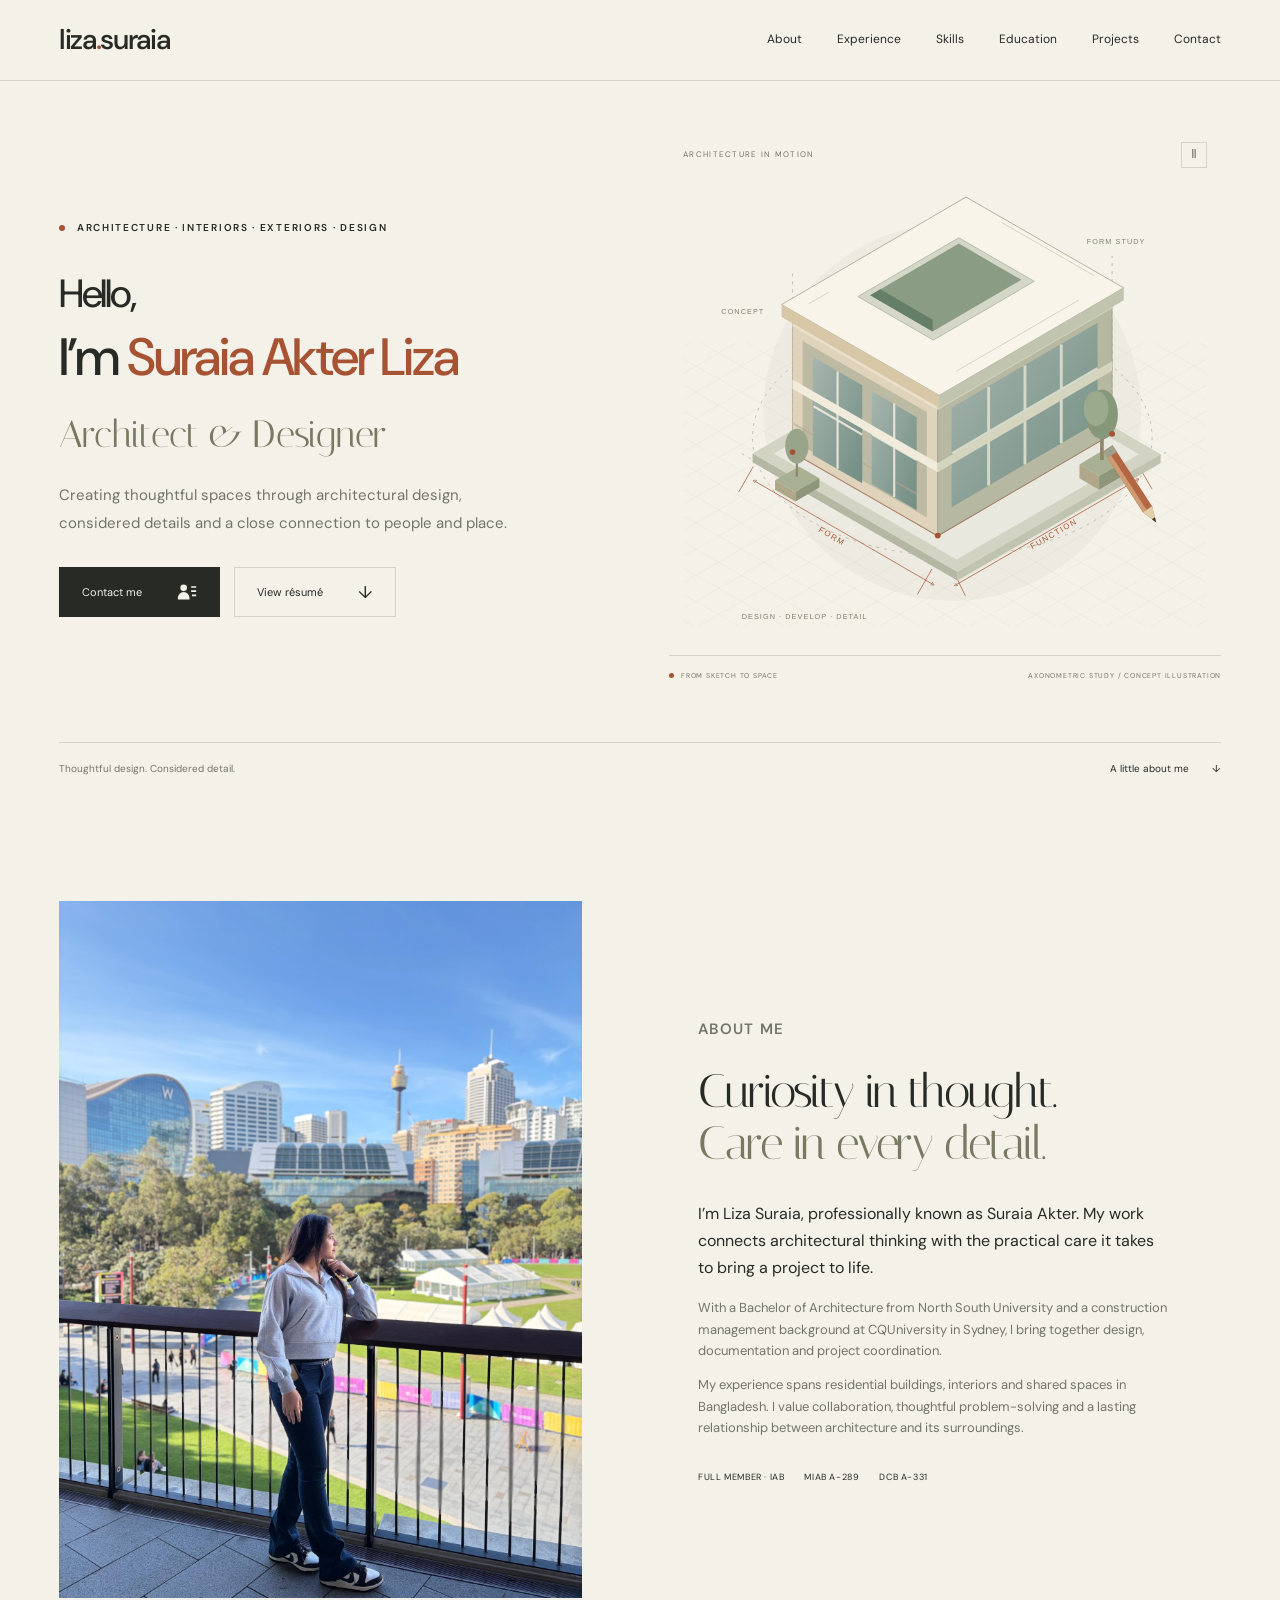
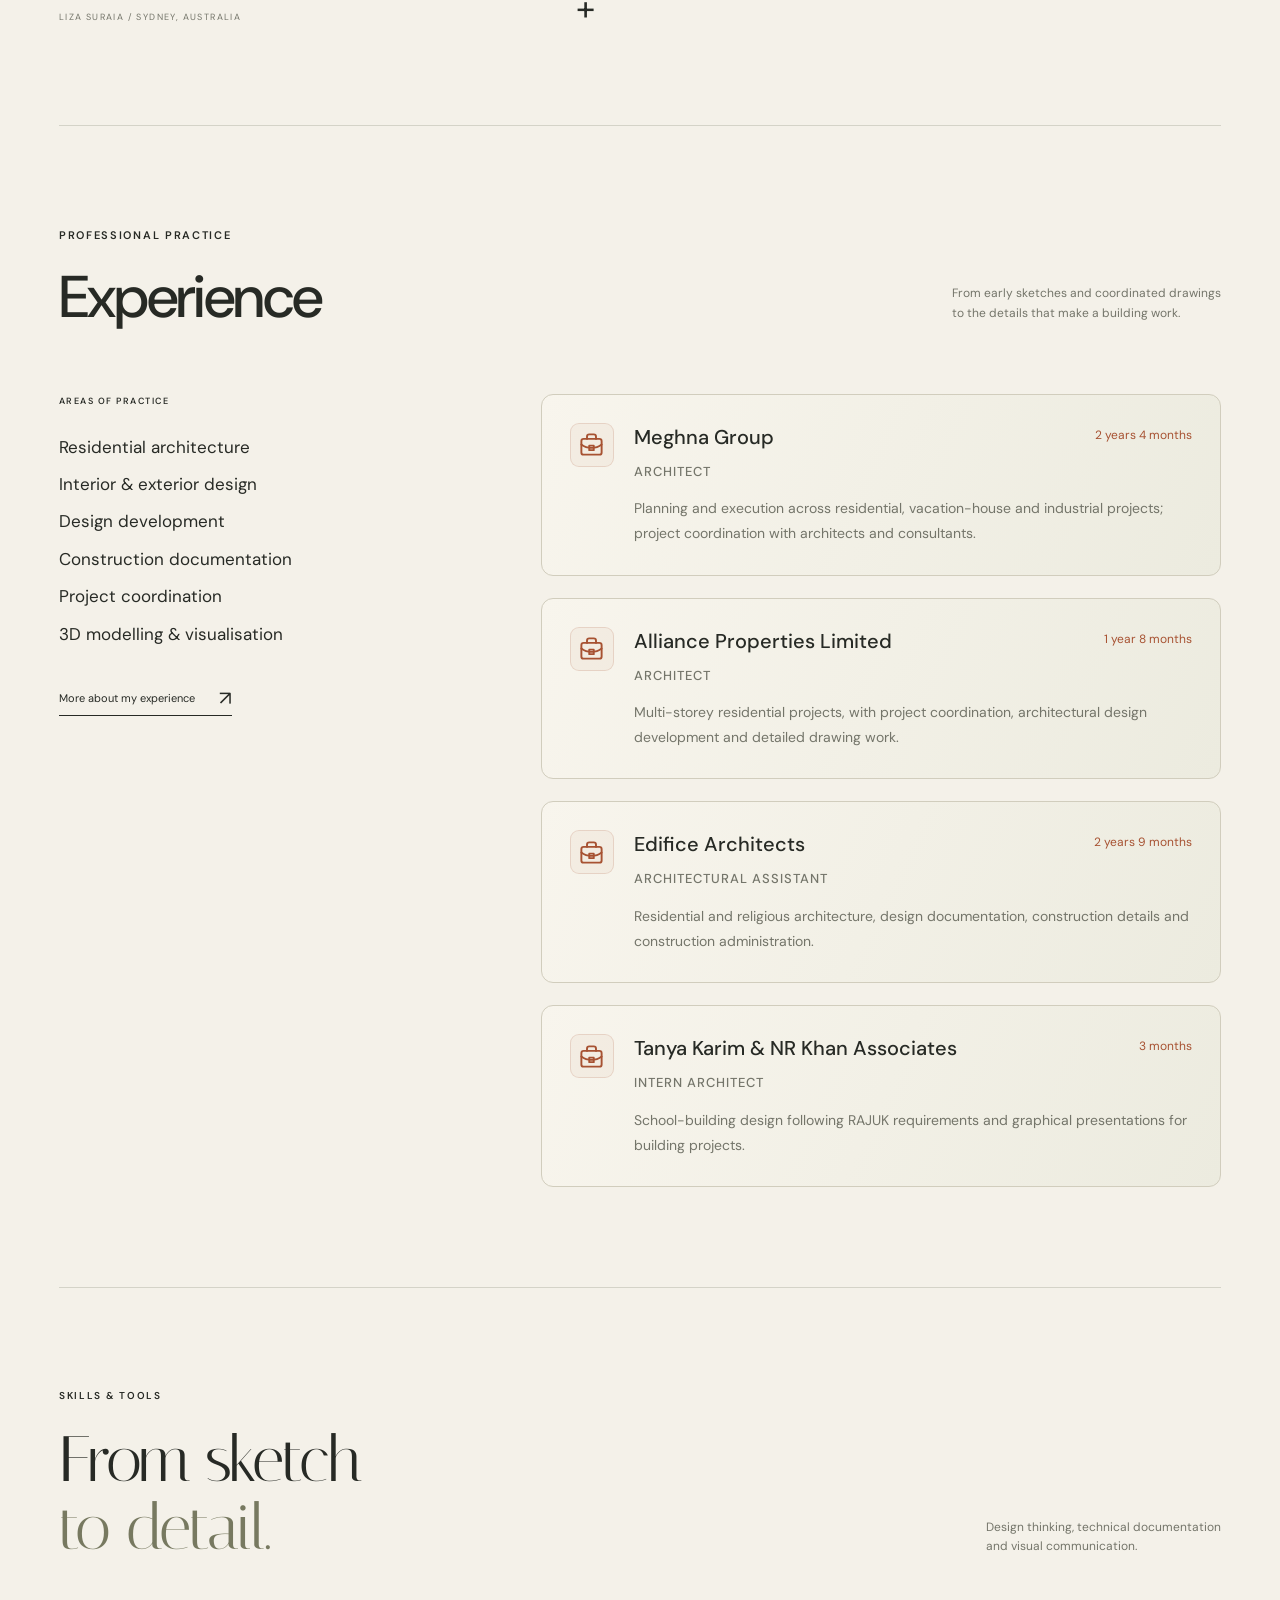
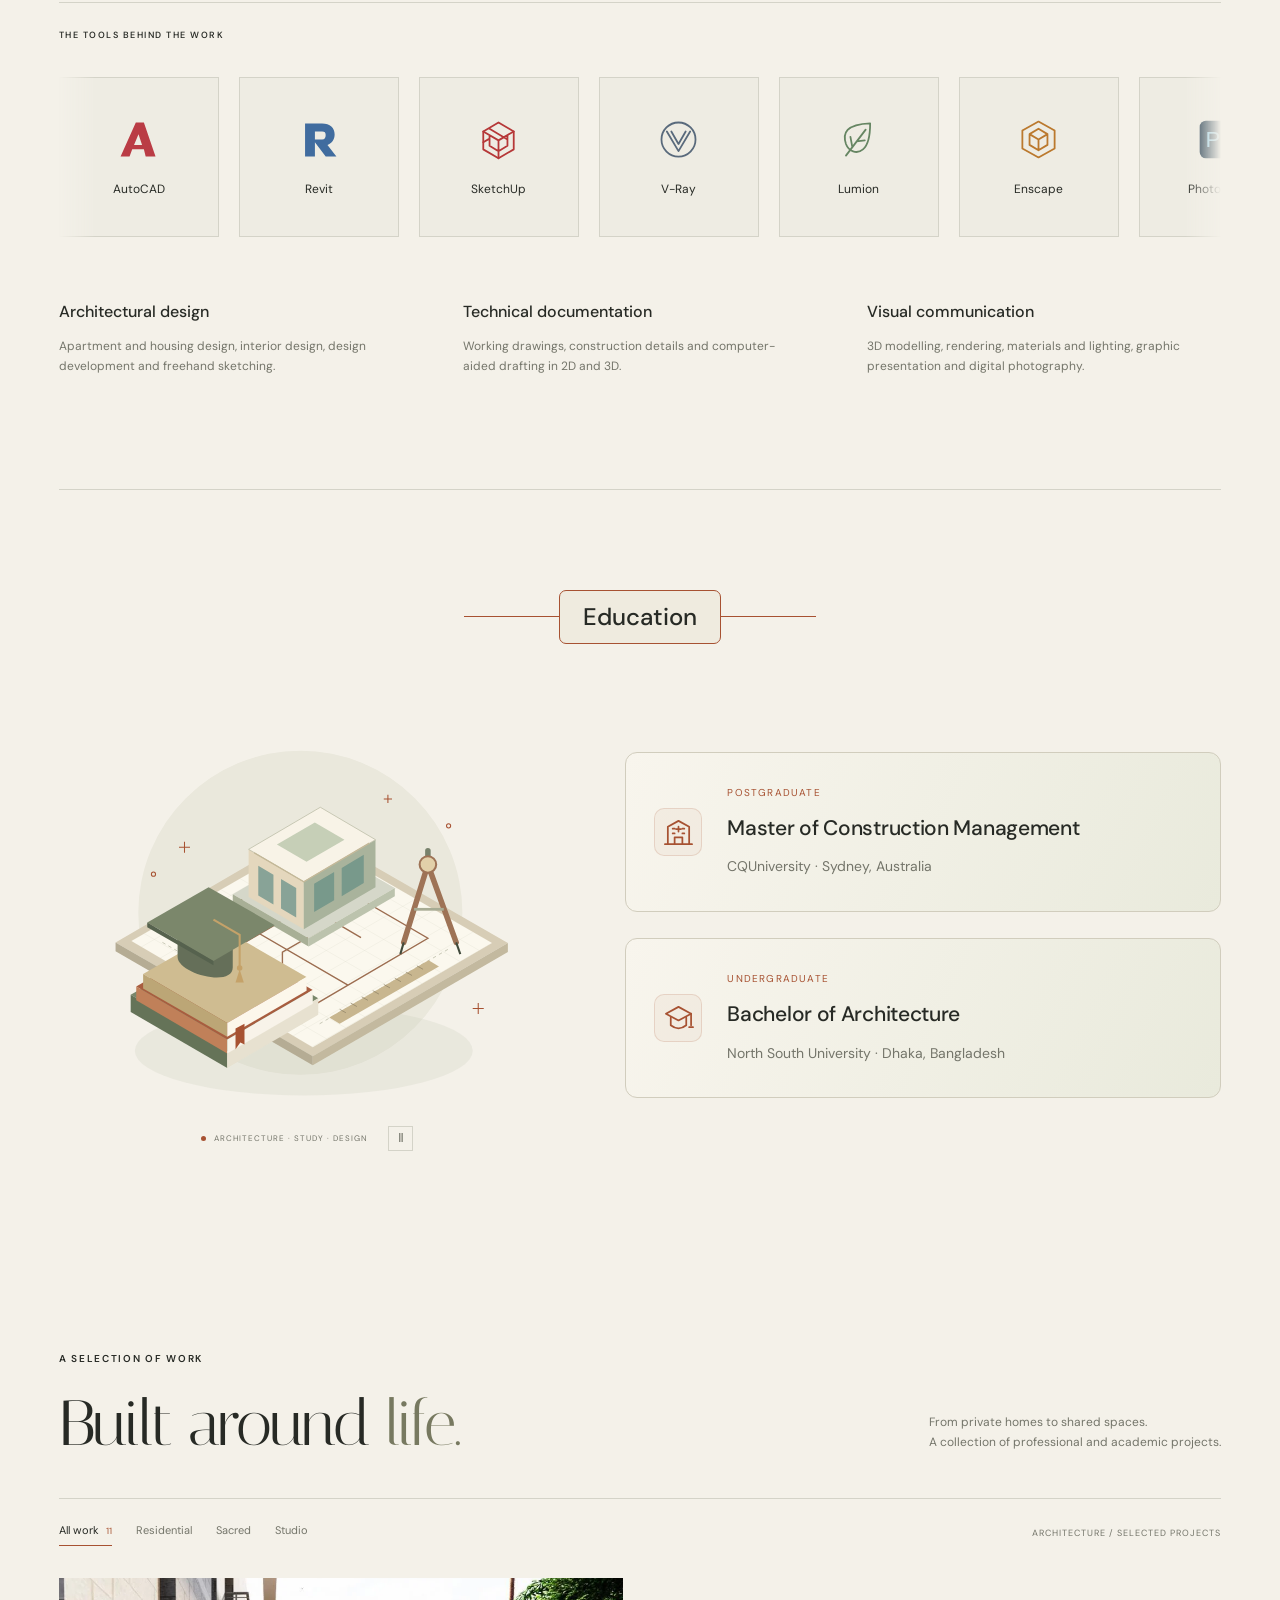
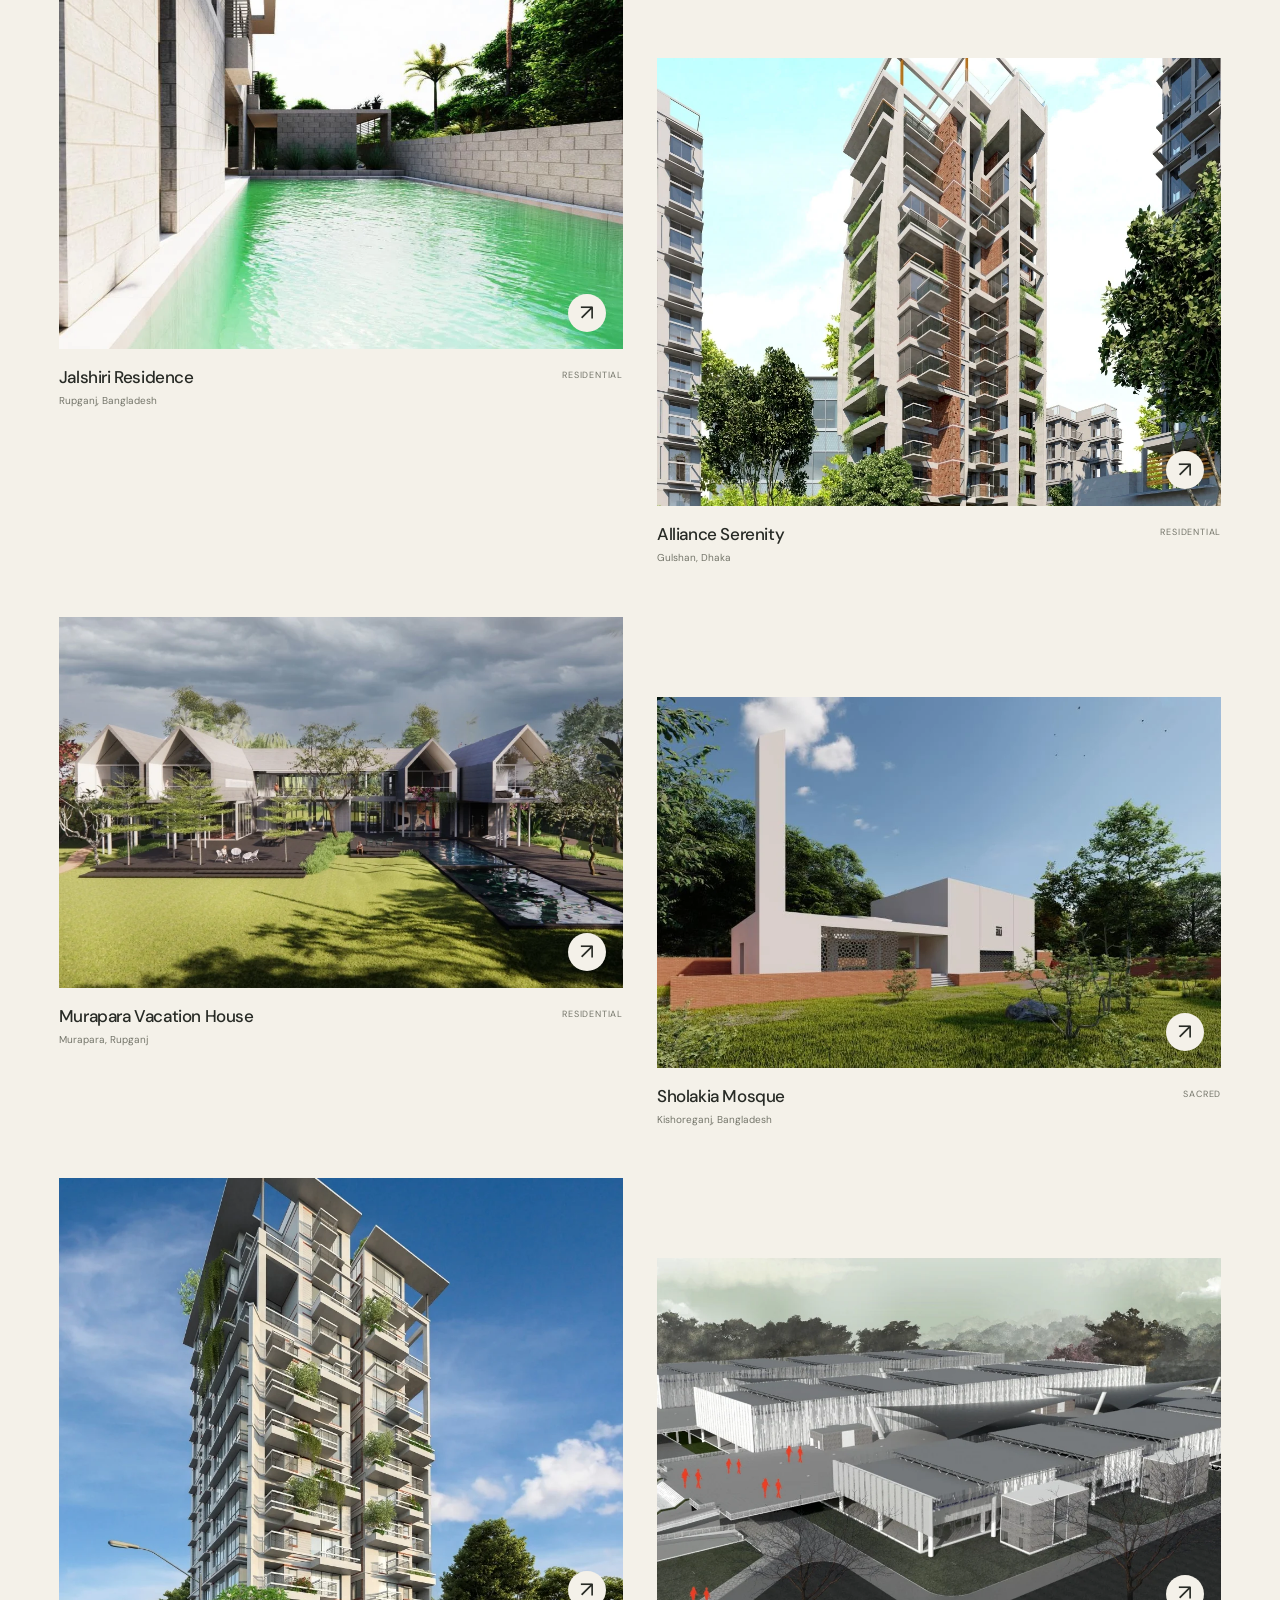
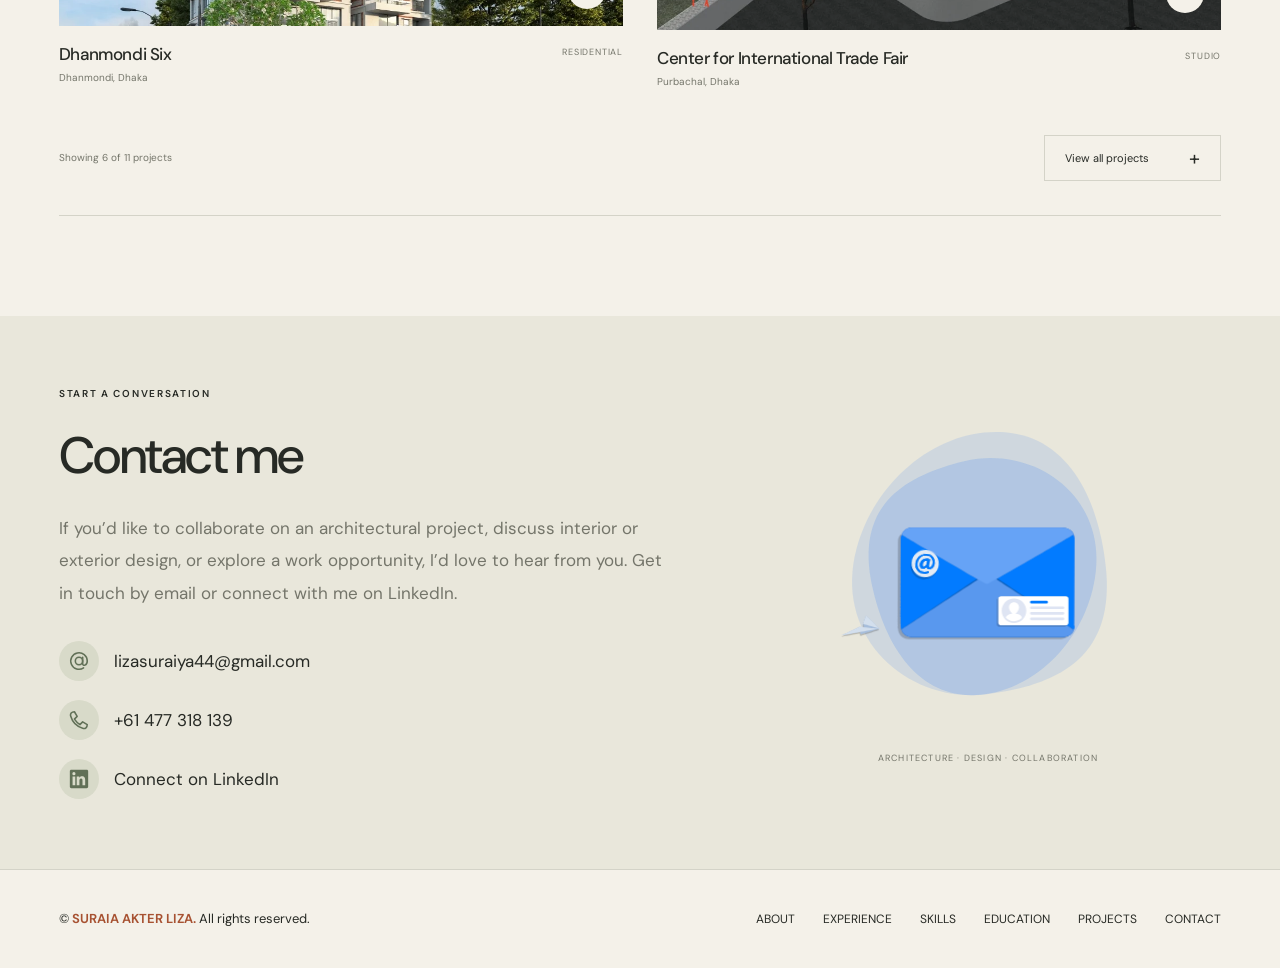
==== commit cc3d1e74: "Update Site source" ====
--- a/index.html
+++ b/index.html
@@ -32,10 +32,28 @@
 <section class="about section" id="about"><div class="about-visual portrait-visual"><div class="portrait-frame"><img src="assets/liza-portrait-hq.jpg" alt="Liza Suraia overlooking Sydney from a balcony" loading="lazy" width="3024" height="4032"></div><span class="image-label">Liza Suraia / Sydney, Australia</span><span class="drawing-mark" aria-hidden="true">+</span></div><div class="about-copy"><p class="eyebrow">About me</p><h2>Curiosity in thought.<br><em>Care in every detail.</em></h2><p class="lead">I’m Liza Suraia, professionally known as Suraia Akter. My work connects architectural thinking with the practical care it takes to bring a project to life.</p><p>With a Bachelor of Architecture from North South University and a construction management background at CQUniversity in Sydney, I bring together design, documentation and project coordination.</p><p>My experience spans residential buildings, interiors and shared spaces in Bangladesh. I value collaboration, thoughtful problem-solving and a lasting relationship between architecture and its surroundings.</p><div class="credentials"><span>Full Member · IAB</span><span>MIAB A-289</span><span>DCB A-331</span></div></div></section>
 <section class="practice section" id="experience"><div class="section-heading"><div><p class="eyebrow">Professional practice</p><h2>Experience</h2></div><p>From early sketches and coordinated drawings<br>to the details that make a building work.</p></div><div class="practice-layout"><div class="practice-intro"><p class="tiny-label">Areas of practice</p><ul class="practice-list"><li>Residential architecture</li><li>Interior & exterior design</li><li>Design development</li><li>Construction documentation</li><li>Project coordination</li><li>3D modelling & visualisation</li></ul><a class="text-link" href="resume.html">More about my experience <span>↗</span></a></div><div class="experience-list"><article class="experience-card"><div class="experience-card-icon"><svg viewBox="0 0 24 24" fill="none" stroke="currentColor" stroke-width="1.7" stroke-linecap="round" stroke-linejoin="round" aria-hidden="true"><rect x="3" y="7" width="18" height="14" rx="2"/><path d="M8 7V5a2 2 0 0 1 2-2h4a2 2 0 0 1 2 2v2M3 12c5 4 13 4 18 0M10 13h4v4h-4Z"/></svg></div><div class="experience-card-content"><div class="job-top"><span>Meghna Group</span><span class="duration">2 years 4 months</span></div><h3>Architect</h3><p>Planning and execution across residential, vacation-house and industrial projects; project coordination with architects and consultants.</p></div></article><article class="experience-card"><div class="experience-card-icon"><svg viewBox="0 0 24 24" fill="none" stroke="currentColor" stroke-width="1.7" stroke-linecap="round" stroke-linejoin="round" aria-hidden="true"><rect x="3" y="7" width="18" height="14" rx="2"/><path d="M8 7V5a2 2 0 0 1 2-2h4a2 2 0 0 1 2 2v2M3 12c5 4 13 4 18 0M10 13h4v4h-4Z"/></svg></div><div class="experience-card-content"><div class="job-top"><span>Alliance Properties Limited</span><span class="duration">1 year 8 months</span></div><h3>Architect</h3><p>Multi-storey residential projects, with project coordination, architectural design development and detailed drawing work.</p></div></article><article class="experience-card"><div class="experience-card-icon"><svg viewBox="0 0 24 24" fill="none" stroke="currentColor" stroke-width="1.7" stroke-linecap="round" stroke-linejoin="round" aria-hidden="true"><rect x="3" y="7" width="18" height="14" rx="2"/><path d="M8 7V5a2 2 0 0 1 2-2h4a2 2 0 0 1 2 2v2M3 12c5 4 13 4 18 0M10 13h4v4h-4Z"/></svg></div><div class="experience-card-content"><div class="job-top"><span>Edifice Architects</span><span class="duration">2 years 9 months</span></div><h3>Architectural Assistant</h3><p>Residential and religious architecture, design documentation, construction details and construction administration.</p></div></article><article class="experience-card"><div class="experience-card-icon"><svg viewBox="0 0 24 24" fill="none" stroke="currentColor" stroke-width="1.7" stroke-linecap="round" stroke-linejoin="round" aria-hidden="true"><rect x="3" y="7" width="18" height="14" rx="2"/><path d="M8 7V5a2 2 0 0 1 2-2h4a2 2 0 0 1 2 2v2M3 12c5 4 13 4 18 0M10 13h4v4h-4Z"/></svg></div><div class="experience-card-content"><div class="job-top"><span>Tanya Karim & NR Khan Associates</span><span class="duration">3 months</span></div><h3>Intern Architect</h3><p>School-building design following RAJUK requirements and graphical presentations for building projects.</p></div></article></div></div></section>
 <section id="skills" class="skills section"><div class="section-heading"><div><p class="eyebrow">Skills & tools</p><h2>From sketch<br><em>to detail.</em></h2></div><p>Design thinking, technical documentation<br>and visual communication.</p></div><div class="toolbox animated-toolbox"><p class="tiny-label">The tools behind the work</p><div class="tool-marquee" tabindex="0" role="region" aria-label="Design tools. Hover or focus here to pause the scrolling animation."><div class="tool-track"><div class="tool-group"><div class="tool-card" style="--tool-color:#ba3c45"><span class="tool-icon"><svg viewBox="0 0 48 48" fill="currentColor" aria-hidden="true"><path d="M21 5h9l13 38H32l-2-8H17l-3 8H4L21 5Zm3 13-5 12h9l-4-12Z"/></svg></span><span class="tool-name">AutoCAD</span></div><div class="tool-card" style="--tool-color:#406c9f"><span class="tool-icon"><svg viewBox="0 0 48 48" fill="currentColor" aria-hidden="true"><path d="M9 6h19c9 0 14 5 14 12 0 6-3 10-8 12l10 13H32L20 27v16H9V6Zm11 9v9h8c3 0 4-2 4-5s-1-4-4-4h-8Z"/></svg></span><span class="tool-name">Revit</span></div><div class="tool-card" style="--tool-color:#b63838"><span class="tool-icon"><svg viewBox="0 0 48 48" fill="none" stroke="currentColor" stroke-width="2" stroke-linecap="round" stroke-linejoin="round" aria-hidden="true"><path d="m24 5 17 10v20L24 45 7 35V15L24 5Z"/><path d="m7 15 17 10 17-10M24 25v20M14 19v12l10 6 10-6V19M14 12l20 12M7 27l7-4"/></svg></span><span class="tool-name">SketchUp</span></div><div class="tool-card" style="--tool-color:#596a7c"><span class="tool-icon"><svg viewBox="0 0 48 48" fill="none" stroke="currentColor" stroke-width="2" stroke-linecap="round" stroke-linejoin="round" aria-hidden="true"><circle cx="24" cy="24" r="19"/><path d="m11 15 13 22 13-22M16 15l8 14 8-14"/></svg></span><span class="tool-name">V-Ray</span></div><div class="tool-card" style="--tool-color:#668663"><span class="tool-icon"><svg viewBox="0 0 48 48" fill="none" stroke="currentColor" stroke-width="2" stroke-linecap="round" stroke-linejoin="round" aria-hidden="true"><path d="M37 6C10 7 6 17 10 29c3 8 12 12 19 6 7-6 8-18 8-29Z"/><path d="M10 42 32 13M17 32l-2-11m7 5 9-1"/></svg></span><span class="tool-name">Lumion</span></div><div class="tool-card" style="--tool-color:#bb792e"><span class="tool-icon"><svg viewBox="0 0 48 48" fill="none" stroke="currentColor" stroke-width="2" stroke-linecap="round" stroke-linejoin="round" aria-hidden="true"><path d="m24 4 18 10v20L24 44 6 34V14L24 4Z"/><path d="m14 18 10-6 10 6-10 6-10-6Zm0 0v12l10 6 10-6V18M24 24v12"/></svg></span><span class="tool-name">Enscape</span></div><div class="tool-card" style="--tool-color:#377ca6"><span class="tool-icon"><svg viewBox="0 0 48 48" aria-hidden="true"><rect x="3" y="3" width="42" height="42" rx="7" fill="#173246"/><text x="24" y="32" text-anchor="middle" fill="#80c7e8" font-family="Arial,sans-serif" font-size="25" font-weight="500">Ps</text></svg></span><span class="tool-name">Photoshop</span></div><div class="tool-card" style="--tool-color:#5d884c"><span class="tool-icon"><svg viewBox="0 0 48 48" fill="none" stroke="currentColor" stroke-width="2" stroke-linecap="round" stroke-linejoin="round" aria-hidden="true"><path d="M11 18a13 13 0 1 1 26 0c0 8-9 15-10 19h-6c-1-4-10-11-10-19Z"/><path d="M19 18c0-8 2-13 5-13s5 5 5 13-4 15-5 19c-1-4-5-11-5-19Zm-7 1h24M21 41h6"/></svg></span><span class="tool-name">CorelDRAW</span></div><div class="tool-card" style="--tool-color:#a75232"><span class="tool-icon"><svg viewBox="0 0 48 48" fill="none" stroke="currentColor" stroke-width="2" stroke-linecap="round" stroke-linejoin="round" aria-hidden="true"><path d="m9 33 22-22 7 7-22 22-10 3 3-10ZM28 14l7 7M9 33l7 7M32 10l3-3a4 4 0 0 1 6 6l-3 3"/><path d="M22 42h19M6 15h12M6 21h7"/></svg></span><span class="tool-name">Freehand sketching</span></div><div class="tool-card" style="--tool-color:#77639f"><span class="tool-icon"><svg viewBox="0 0 48 48" fill="none" stroke="currentColor" stroke-width="2" stroke-linejoin="round" aria-hidden="true"><path d="m24 4 19 10-5 22-14 9L10 36 5 14 24 4Z"/><path d="m5 14 19 11 19-11M24 25v20M14 15l10 22 10-22M24 4v9"/></svg></span><span class="tool-name">Chaos Veras</span></div><div class="tool-card" style="--tool-color:#477b56"><span class="tool-icon"><svg viewBox="0 0 48 48" aria-hidden="true"><rect x="3" y="3" width="42" height="42" rx="9" fill="#477b56"/><text x="24" y="32" text-anchor="middle" fill="#f4f1e9" font-family="Arial,sans-serif" font-size="24" font-weight="600">D5</text></svg></span><span class="tool-name">D5 Render</span></div></div><div class="tool-group tool-copy" aria-hidden="true" inert><div class="tool-card" style="--tool-color:#ba3c45"><span class="tool-icon"><svg viewBox="0 0 48 48" fill="currentColor" aria-hidden="true"><path d="M21 5h9l13 38H32l-2-8H17l-3 8H4L21 5Zm3 13-5 12h9l-4-12Z"/></svg></span><span class="tool-name">AutoCAD</span></div><div class="tool-card" style="--tool-color:#406c9f"><span class="tool-icon"><svg viewBox="0 0 48 48" fill="currentColor" aria-hidden="true"><path d="M9 6h19c9 0 14 5 14 12 0 6-3 10-8 12l10 13H32L20 27v16H9V6Zm11 9v9h8c3 0 4-2 4-5s-1-4-4-4h-8Z"/></svg></span><span class="tool-name">Revit</span></div><div class="tool-card" style="--tool-color:#b63838"><span class="tool-icon"><svg viewBox="0 0 48 48" fill="none" stroke="currentColor" stroke-width="2" stroke-linecap="round" stroke-linejoin="round" aria-hidden="true"><path d="m24 5 17 10v20L24 45 7 35V15L24 5Z"/><path d="m7 15 17 10 17-10M24 25v20M14 19v12l10 6 10-6V19M14 12l20 12M7 27l7-4"/></svg></span><span class="tool-name">SketchUp</span></div><div class="tool-card" style="--tool-color:#596a7c"><span class="tool-icon"><svg viewBox="0 0 48 48" fill="none" stroke="currentColor" stroke-width="2" stroke-linecap="round" stroke-linejoin="round" aria-hidden="true"><circle cx="24" cy="24" r="19"/><path d="m11 15 13 22 13-22M16 15l8 14 8-14"/></svg></span><span class="tool-name">V-Ray</span></div><div class="tool-card" style="--tool-color:#668663"><span class="tool-icon"><svg viewBox="0 0 48 48" fill="none" stroke="currentColor" stroke-width="2" stroke-linecap="round" stroke-linejoin="round" aria-hidden="true"><path d="M37 6C10 7 6 17 10 29c3 8 12 12 19 6 7-6 8-18 8-29Z"/><path d="M10 42 32 13M17 32l-2-11m7 5 9-1"/></svg></span><span class="tool-name">Lumion</span></div><div class="tool-card" style="--tool-color:#bb792e"><span class="tool-icon"><svg viewBox="0 0 48 48" fill="none" stroke="currentColor" stroke-width="2" stroke-linecap="round" stroke-linejoin="round" aria-hidden="true"><path d="m24 4 18 10v20L24 44 6 34V14L24 4Z"/><path d="m14 18 10-6 10 6-10 6-10-6Zm0 0v12l10 6 10-6V18M24 24v12"/></svg></span><span class="tool-name">Enscape</span></div><div class="tool-card" style="--tool-color:#377ca6"><span class="tool-icon"><svg viewBox="0 0 48 48" aria-hidden="true"><rect x="3" y="3" width="42" height="42" rx="7" fill="#173246"/><text x="24" y="32" text-anchor="middle" fill="#80c7e8" font-family="Arial,sans-serif" font-size="25" font-weight="500">Ps</text></svg></span><span class="tool-name">Photoshop</span></div><div class="tool-card" style="--tool-color:#5d884c"><span class="tool-icon"><svg viewBox="0 0 48 48" fill="none" stroke="currentColor" stroke-width="2" stroke-linecap="round" stroke-linejoin="round" aria-hidden="true"><path d="M11 18a13 13 0 1 1 26 0c0 8-9 15-10 19h-6c-1-4-10-11-10-19Z"/><path d="M19 18c0-8 2-13 5-13s5 5 5 13-4 15-5 19c-1-4-5-11-5-19Zm-7 1h24M21 41h6"/></svg></span><span class="tool-name">CorelDRAW</span></div><div class="tool-card" style="--tool-color:#a75232"><span class="tool-icon"><svg viewBox="0 0 48 48" fill="none" stroke="currentColor" stroke-width="2" stroke-linecap="round" stroke-linejoin="round" aria-hidden="true"><path d="m9 33 22-22 7 7-22 22-10 3 3-10ZM28 14l7 7M9 33l7 7M32 10l3-3a4 4 0 0 1 6 6l-3 3"/><path d="M22 42h19M6 15h12M6 21h7"/></svg></span><span class="tool-name">Freehand sketching</span></div><div class="tool-card" style="--tool-color:#77639f"><span class="tool-icon"><svg viewBox="0 0 48 48" fill="none" stroke="currentColor" stroke-width="2" stroke-linejoin="round" aria-hidden="true"><path d="m24 4 19 10-5 22-14 9L10 36 5 14 24 4Z"/><path d="m5 14 19 11 19-11M24 25v20M14 15l10 22 10-22M24 4v9"/></svg></span><span class="tool-name">Chaos Veras</span></div><div class="tool-card" style="--tool-color:#477b56"><span class="tool-icon"><svg viewBox="0 0 48 48" aria-hidden="true"><rect x="3" y="3" width="42" height="42" rx="9" fill="#477b56"/><text x="24" y="32" text-anchor="middle" fill="#f4f1e9" font-family="Arial,sans-serif" font-size="24" font-weight="600">D5</text></svg></span><span class="tool-name">D5 Render</span></div></div></div></div></div><div class="skill-disciplines"><div><h3>Architectural design</h3><p>Apartment and housing design, interior design, design development and freehand sketching.</p></div><div><h3>Technical documentation</h3><p>Working drawings, construction details and computer-aided drafting in 2D and 3D.</p></div><div><h3>Visual communication</h3><p>3D modelling, rendering, materials and lighting, graphic presentation and digital photography.</p></div></div></section>
-<section id="education" class="education section"><div class="section-heading"><div><p class="eyebrow">Education</p><h2>A foundation<br><em>for thoughtful design.</em></h2></div><p>Architectural education complemented<br>by construction management.</p></div><div class="education-list"><article><div><h3>Master of Construction Management</h3><p>CQUniversity · Sydney, Australia</p></div></article><article><div><h3>Bachelor of Architecture</h3><p>North South University · Dhaka, Bangladesh</p></div></article></div></section>
+<section id="education" class="education section"><div class="education-section-title"><span></span><h2>Education</h2><span></span></div><div class="education-layout"><div class="education-illustration"><svg class="study-art" viewBox="0 0 720 620" role="img" aria-labelledby="study-title study-description"><title id="study-title">Architecture study in motion</title><desc id="study-description">An animated architectural model, drafting plan, study books, graduation cap and drawing compass.</desc><defs><pattern id="study-grid" width="32" height="32" patternUnits="userSpaceOnUse" patternTransform="matrix(.866 .5 -.866 .5 360 220)"><path d="M32 0H0V32" fill="none" stroke="#d0d0bf" stroke-width=".8"/></pattern></defs>
+<circle cx="350" cy="310" r="235" fill="#eae8dc"/>
+<ellipse cx="355" cy="510" rx="245" ry="65" fill="#b9beaa" opacity=".19"/>
+<g class="study-drafting"><path d="m82 353 282-164 287 165-283 164Z" fill="#d7cdb6"/><path d="m82 353 286 165v13L82 366Z" fill="#b5ac94"/><path d="m368 518 283-164v13L368 531Z" fill="#c3b99f"/><path d="m105 351 260-149 263 152-260 151Z" fill="#fbf8ee"/>
+<path d="m105 351 260-149 263 152-260 151Z" fill="url(#study-grid)" opacity=".7"/>
+<g fill="none" stroke="#9c6d50" stroke-width="2"><path class="study-floorplan" d="m177 342 174-102 184 107-174 102Zm58-34 184 107m-11-143-174 102m90 54v-61l57-33m-146 10 58 34m87-66 58 34"/></g>
+<path d="m150 353 208 120m20-2 188-109" fill="none" stroke="#b1b29c" stroke-width="1" stroke-dasharray="5 5"/></g>
+<g class="study-model"><path d="m252 283 110 64 125-73-110-63Z" fill="#d5d7c9"/><path d="m252 283 110 64v12l-110-64Z" fill="#a8af96"/><path d="m362 347 125-73v12l-125 73Z" fill="#bcc3ad"/>
+<path d="m275 218 80 47v69l-80-47Z" fill="#e4d7bd"/><path d="m355 265 104-61v69l-104 61Z" fill="#a9b39c"/><path d="m275 218 104-61 80 47-104 61Z" fill="#f8f3e7" stroke="#b5b79f" stroke-width="1"/>
+<path d="m289 242 22 13v43l-22-13Zm33 19 22 13v43l-22-13Z" fill="#88a397"/><path d="m370 268 29-17v41l-29 17Zm40-23 32-19v41l-32 19Z" fill="#78998b"/>
+<path d="m316 211 55-32 43 25-55 32Z" fill="#c6cfb7"/>
+<path d="m283 223 72 42 95-56" fill="none" stroke="#c4b898" stroke-width="2"/></g>
+<g class="study-books"><path d="m104 429 132-76 140 81-132 77Z" fill="#79876b"/><path d="m104 429 140 82v24l-140-81Z" fill="#657358"/><path d="m244 511 132-77v24l-132 77Z" fill="#e7e1d0"/><path d="m112 417 124-72 132 77-124 72Z" fill="#a85d3f"/><path d="m112 417 132 77v20l-132-77Z" fill="#c08059"/><path d="m244 494 124-72v20l-124 72Z" fill="#f8f3e9"/><path d="m122 399 115-66 122 70-115 67Z" fill="#cfbc91"/><path d="m122 399 122 71v20l-122-70Z" fill="#bca676"/><path d="m244 470 115-67v20l-115 67Z" fill="#fcf7eb"/>
+<path d="m256 478 13-7v30l-6-3-7 10Z" fill="#a75232"/></g>
+<g class="study-cap"><path d="M172 342v32c0 24 80 45 80 15v-35Z" fill="#656f59"/><path d="m128 324 89-51 96 55-89 52Z" fill="#7b876b"/><path d="m128 324 96 56v6l-96-55Z" fill="#56624e"/><path d="m224 320 38 22v48" fill="none" stroke="#c5a269" stroke-width="3"/><circle cx="262" cy="390" r="4" fill="#c5a269"/><path d="m262 392-6 19h12Z" fill="#c5a269"/></g>
+<g class="study-compass" transform="translate(535 240)"><path d="m0 0-35 113m35-113 41 113" fill="none" stroke="#9e7356" stroke-width="8" stroke-linecap="round"/><path d="m-35 113-5 17m81-17 6 17" stroke="#424b3c" stroke-width="3"/><path d="M0-20V2" stroke="#77816b" stroke-width="8" stroke-linecap="round"/><circle r="12" fill="#e2d0a9" stroke="#9e7356" stroke-width="3"/><path d="M-20 65h43" stroke="#a8ac94" stroke-width="4"/></g>
+<g class="study-ruler"><path d="m392 462 144-83 15 9-144 83Z" fill="#c8b68f"/><path d="m407 450 9 5m7-14 9 5m7-14 9 5m7-14 9 5m7-14 9 5m7-14 9 5m7-14 9 5m7-14 9 5" fill="none" stroke="#8b7f64" stroke-width="1"/></g>
+<g class="study-sparks" fill="none" stroke="#a75232" stroke-width="1.5"><path d="M182 207v16m-8-8h16M477 139v12m-6-6h12M608 441v16m-8-8h16"/><circle cx="137" cy="254" r="3"/><circle cx="565" cy="184" r="3"/></g>
+</svg><div class="study-caption"><span><i></i> Architecture · Study · Design</span><button class="study-animation-toggle" aria-label="Pause education animation" aria-pressed="false">Ⅱ</button></div></div><div class="education-cards"><article class="education-card"><div class="education-card-icon"><svg viewBox="0 0 32 32" fill="none" stroke="currentColor" stroke-width="1.8" stroke-linecap="round" stroke-linejoin="round" aria-hidden="true"><path d="M5 28V10l11-6 11 6v18M2 28h28M12 28v-7h8v7"/><path d="M10 12h2m8 0h2m-12 5h2m8 0h2M16 10v5m-2.5-2.5h5"/></svg></div><div class="education-card-copy"><p class="degree-label">Postgraduate</p><h3>Master of Construction Management</h3><p class="university-name">CQUniversity · Sydney, Australia</p></div></article><article class="education-card"><div class="education-card-icon"><svg viewBox="0 0 32 32" fill="none" stroke="currentColor" stroke-width="1.8" stroke-linecap="round" stroke-linejoin="round" aria-hidden="true"><path d="m3 11 13-7 13 7-13 7L3 11Z"/><path d="M8 15v8c5 4 11 4 16 0v-8M29 11v12"/><path d="M27 25h4"/></svg></div><div class="education-card-copy"><p class="degree-label">Undergraduate</p><h3>Bachelor of Architecture</h3><p class="university-name">North South University · Dhaka, Bangladesh</p></div></article></div></div></section>
 <section id="work" class="work section"><div class="section-heading"><div><p class="eyebrow">A selection of work</p><h2>Built around <em>life.</em></h2></div><p>From private homes to shared spaces.<br>A collection of professional and academic projects.</p></div><div class="work-toolbar"><div class="filters" role="group" aria-label="Filter projects"><button class="active" data-filter="All" aria-pressed="true">All work <span>11</span></button><button data-filter="Residential" aria-pressed="false">Residential</button><button data-filter="Sacred" aria-pressed="false">Sacred</button><button data-filter="Studio" aria-pressed="false">Studio</button></div><span class="work-note">Architecture / Selected projects</span></div><div class="project-grid" id="project-grid"></div><div class="work-end"><p id="project-count" role="status">Showing 6 of 11 projects</p><button class="outline-button" id="show-more">View all projects <span>+</span></button></div></section>
-<section class="contact section" id="contact"><div class="contact-top"><p class="eyebrow">Start a conversation</p><p>Sydney, Australia<br>Architecture · Design · Collaboration</p></div><div class="contact-main"><h2>Let’s shape<br><em>something meaningful.</em></h2></div><div class="contact-bottom"><a href="mailto:lizasuraiya44@gmail.com">lizasuraiya44@gmail.com</a><a href="tel:+61477318139">+61 477 318 139</a><a class="linkedin-contact" href="https://www.linkedin.com/in/liza-suraia-575060141/" target="_blank" rel="noopener noreferrer"><svg viewBox="0 0 24 24" width="22" height="22" fill="currentColor" aria-hidden="true"><path d="M20.45 2H3.55C2.69 2 2 2.68 2 3.52v16.96C2 21.32 2.69 22 3.55 22h16.9c.86 0 1.55-.68 1.55-1.52V3.52C22 2.68 21.31 2 20.45 2ZM7.93 18.75H4.98V9.2h2.95v9.55ZM6.46 7.9a1.71 1.71 0 1 1 0-3.42 1.71 1.71 0 0 1 0 3.42Zm12.29 10.85H15.8V14.1c0-1.11-.02-2.54-1.55-2.54-1.55 0-1.79 1.21-1.79 2.46v4.73H9.51V9.2h2.83v1.3h.04c.39-.74 1.36-1.53 2.8-1.53 3 0 3.57 1.98 3.57 4.55v5.23Z"/></svg><span>LinkedIn</span></a></div></section></main>
+<section class="contact section collaboration-contact" id="contact"><div class="collaboration-layout"><div class="collaboration-copy"><p class="eyebrow">Start a conversation</p><h2>Contact me</h2><p class="collaboration-paragraph">If you’d like to collaborate on an architectural project, discuss interior or exterior design, or explore a work opportunity, I’d love to hear from you. Get in touch by email or connect with me on LinkedIn.</p><div class="collaboration-links"><a href="mailto:lizasuraiya44@gmail.com"><span class="contact-glyph"><svg viewBox="0 0 24 24" width="22" height="22" fill="none" stroke="currentColor" stroke-width="1.7" stroke-linecap="round" stroke-linejoin="round" aria-hidden="true"><circle cx="12" cy="12" r="4"/><path d="M16 8v7c0 3 5 2 5-3a9 9 0 1 0-4 7.5"/></svg></span><span>lizasuraiya44@gmail.com</span></a><a href="tel:+61477318139"><span class="contact-glyph"><svg viewBox="0 0 24 24" width="22" height="22" fill="none" stroke="currentColor" stroke-width="1.7" stroke-linecap="round" stroke-linejoin="round" aria-hidden="true"><path d="m7 3 3 5-3 3c2 3 3 4 6 6l3-3 5 3c0 3-2 5-5 4C9 19 5 15 3 8 2 5 4 3 7 3Z"/></svg></span><span>+61 477 318 139</span></a><a href="https://www.linkedin.com/in/liza-suraia-575060141/" target="_blank" rel="noopener noreferrer"><span class="contact-glyph"><svg viewBox="0 0 24 24" width="22" height="22" fill="currentColor" aria-hidden="true"><path d="M20.45 2H3.55C2.69 2 2 2.68 2 3.52v16.96C2 21.32 2.69 22 3.55 22h16.9c.86 0 1.55-.68 1.55-1.52V3.52C22 2.68 21.31 2 20.45 2ZM7.93 18.75H4.98V9.2h2.95v9.55ZM6.46 7.9a1.71 1.71 0 1 1 0-3.42 1.71 1.71 0 0 1 0 3.42Zm12.29 10.85H15.8V14.1c0-1.11-.02-2.54-1.55-2.54-1.55 0-1.79 1.21-1.79 2.46v4.73H9.51V9.2h2.83v1.3h.04c.39-.74 1.36-1.53 2.8-1.53 3 0 3.57 1.98 3.57 4.55v5.23Z"/></svg></span><span>Connect on LinkedIn</span></a></div></div><div class="contact-animation-column"><div id="contact-envelope-animation" aria-hidden="true"></div><p>Architecture · Design · Collaboration</p></div></div></section></main>
 <footer class="site-footer"><p class="copyright">© <span>SURAIA AKTER LIZA.</span> All rights reserved.</p><nav class="footer-nav" aria-label="Footer navigation"><a href="#about">About</a><a href="#experience">Experience</a><a href="#skills">Skills</a><a href="#education">Education</a><a href="#work">Projects</a><a href="#contact">Contact</a></nav></footer>
 <button class="back-to-top" type="button" aria-label="Back to top" aria-hidden="true" tabindex="-1"><svg viewBox="0 0 24 24" width="24" height="24" fill="none" stroke="currentColor" stroke-width="2" stroke-linecap="round" stroke-linejoin="round" aria-hidden="true"><path d="M12 20V4m-6 6 6-6 6 6"/></svg></button>
 <dialog id="project-dialog" aria-labelledby="project-title"><div class="dialog-toolbar"><span class="tiny-label">Selected project</span><button id="close-project" aria-label="Close project">Close <span>×</span></button></div><div id="project-detail"></div></dialog>
-<script src="projects.js"></script><script src="app.js"></script></body></html>+<script src="assets/lottie-light.min.js"></script><script src="assets/contact-animation.js"></script><script src="projects.js"></script><script src="app.js"></script></body></html>
--- a/style.css
+++ b/style.css
@@ -44,3 +44,19 @@
 @media(max-width:1150px){footer.site-footer{flex-direction:column;text-align:center;gap:20px}.site-footer .footer-nav{flex-wrap:wrap;justify-content:center;gap:16px 24px}}
 @media(max-width:700px){.about-copy>.eyebrow{font-size:13px}.practice-layout{display:block}.practice .section-heading h2{font-size:46px}.practice .experience-card{padding:22px 18px;grid-template-columns:34px minmax(0,1fr);gap:14px}.experience-card-icon{width:34px;height:34px}.experience-card-icon svg{width:22px;height:22px}.practice .job-top{font-size:18px;gap:6px}.practice .duration{font-size:11px;width:100%}.practice .experience-list h3{font-size:11px;margin:9px 0 12px}.practice .experience-list p{font-size:13px}.site-footer .copyright{font-size:10px;white-space:normal;order:0;flex-basis:auto}.site-footer .footer-nav{display:flex;gap:12px 18px}.site-footer .footer-nav a{font-size:10px;padding:0}.back-to-top{width:46px;height:46px;right:16px;bottom:16px}.contact-bottom .linkedin-contact{font-size:12px;margin-left:0}.contact-bottom>a:last-child{margin-left:0}}
 @media(prefers-reduced-motion:reduce){.practice .experience-card:hover,.back-to-top:hover{transform:none}}
+
+/* Education: animated design study and individual qualification cards. */
+.education-section-title{display:flex;align-items:center;justify-content:center;margin:0 0 55px}.education-section-title>span{width:95px;height:1px;background:var(--accent)}.education-section-title h2{font-family:var(--sans);font-size:24px;line-height:32px;letter-spacing:0;font-weight:500;border:1px solid var(--accent);border-radius:7px;padding:10px 23px;color:var(--ink);background:#efebdf;margin:0}.education-layout{display:grid;grid-template-columns:1fr 1.2fr;gap:70px;align-items:center}.education-illustration{min-width:0;max-width:540px;width:100%;justify-self:center}.study-art{display:block;width:100%;height:auto;overflow:visible}.study-caption{display:flex;align-items:center;justify-content:center;gap:20px;color:var(--muted);font-size:8px;text-transform:uppercase;letter-spacing:1px}.study-caption>span{display:flex;align-items:center;gap:8px}.study-caption i{width:5px;height:5px;background:var(--accent);border-radius:50%}.study-animation-toggle{border:1px solid var(--line);width:25px;height:25px;display:grid;place-items:center;padding:0;font-size:12px}.education-cards{display:grid;gap:26px}.education-card{display:grid;grid-template-columns:48px minmax(0,1fr);align-items:center;gap:25px;padding:32px 28px;border:1px solid #d1cdbd;border-radius:12px;background:linear-gradient(115deg,#f8f5ed,#e9eadc);position:relative;transition:transform .3s,border-color .3s,box-shadow .3s}.education-card-icon{width:48px;height:48px;display:grid;place-items:center;border:1px solid #a752322b;background:#a752320c;border-radius:10px;color:var(--accent)}.education-card-icon svg{width:31px;height:31px}.education-card .degree-label{font-size:10px;line-height:16px;letter-spacing:1.2px;text-transform:uppercase;color:var(--accent);margin:0 0 12px}.education-card h3{font-size:21px;font-weight:500;line-height:1.45;letter-spacing:-.3px;margin:0 0 12px}.education-card .university-name{font-size:14px;color:var(--muted);line-height:1.7;margin:0}.education-card:hover{transform:translateY(-4px);border-color:var(--accent);box-shadow:0 12px 35px #a7523217,0 0 0 1px #a7523214}.study-model{animation:study-model-float 6s ease-in-out infinite}.study-cap{animation:study-cap-float 5s ease-in-out infinite}.study-compass{animation:study-compass-sway 6s ease-in-out infinite;transform-box:fill-box;transform-origin:50% 5%}.study-floorplan{stroke-dasharray:1300;animation:study-plan-draw 8s ease-in-out infinite}.study-sparks{animation:study-sparkle 4s ease-in-out infinite}.education-illustration.paused *{animation-play-state:paused!important}
+@keyframes study-model-float{0%,100%{translate:0 0}50%{translate:0 -12px}}
+@keyframes study-cap-float{0%,100%{translate:0 0}50%{translate:0 -8px}}
+@keyframes study-compass-sway{0%,100%{rotate:-4deg}50%{rotate:5deg}}
+@keyframes study-plan-draw{0%{stroke-dashoffset:1300;opacity:.3}40%,80%{stroke-dashoffset:0;opacity:1}100%{stroke-dashoffset:0;opacity:.3}}
+@keyframes study-sparkle{0%,100%{opacity:.3}50%{opacity:1}}
+@media(max-width:1000px){.education-layout{gap:35px;grid-template-columns:.9fr 1.2fr}.education-card{padding:25px 22px;gap:18px}.education-card h3{font-size:19px}.education-card .university-name{font-size:13px}}
+@media(max-width:700px){.education-section-title{margin-bottom:30px}.education-section-title>span{width:65px}.education-section-title h2{font-size:21px;line-height:29px;padding:8px 20px}.education-layout{grid-template-columns:1fr;gap:30px}.education-illustration{max-width:420px}.education-card{padding:24px 18px;gap:16px;grid-template-columns:38px minmax(0,1fr)}.education-card-icon{width:38px;height:38px}.education-card-icon svg{width:26px;height:26px}.education-card h3{font-size:18px}.education-card .degree-label{font-size:9px;margin-bottom:10px}.education-card .university-name{font-size:12px}.education-cards{gap:20px}}
+@media(prefers-reduced-motion:reduce){.education-illustration *{animation:none!important}.study-animation-toggle{display:none}.education-card:hover{transform:none}}
+
+/* Collaboration-focused contact with Badhon's animated envelope. */
+.collaboration-layout{display:grid;grid-template-columns:1.3fr 1fr;align-items:center;gap:90px}.collaboration-copy>.eyebrow{margin-bottom:22px}.collaboration-contact h2{font-family:var(--sans);font-size:clamp(38px,4vw,60px);font-weight:500;letter-spacing:-1.5px;line-height:1.2;margin-bottom:26px}.collaboration-paragraph{font-size:17px;line-height:1.9;color:var(--muted);max-width:660px;margin:0 0 32px}.collaboration-links{display:grid;gap:19px}.collaboration-links a{display:flex;align-items:center;gap:15px;font-size:17px;width:fit-content;max-width:100%;overflow-wrap:anywhere}.contact-glyph{display:grid;place-items:center;background:#d8dac9;color:#617057;width:40px;height:40px;flex-shrink:0;border-radius:50%}.collaboration-links a:hover{color:var(--accent)}.collaboration-links a:hover .contact-glyph{background:var(--accent);color:#fff}.contact-animation-column{display:flex;flex-direction:column;align-items:center}.contact-animation-column>p{font-size:9px;text-transform:uppercase;letter-spacing:1.2px;color:var(--muted);text-align:center;margin-top:20px}#contact-envelope-animation{width:320px;max-width:100%;aspect-ratio:1}#contact-envelope-animation svg{display:block;width:100%;height:100%}
+@media(max-width:1000px){.collaboration-layout{gap:50px;grid-template-columns:1.3fr 1fr}.collaboration-paragraph{font-size:15px}.collaboration-links a{font-size:15px}#contact-envelope-animation{width:270px}}
+@media(max-width:700px){.collaboration-layout{grid-template-columns:1fr;gap:35px}.collaboration-contact h2{font-size:39px}.collaboration-paragraph{font-size:14px;line-height:1.9;margin-bottom:26px}.collaboration-links a{font-size:14px;gap:12px}.contact-glyph{width:36px;height:36px}.contact-glyph svg{width:20px;height:20px}#contact-envelope-animation{width:240px}.contact-animation-column>p{font-size:8px;margin:8px 0 0}}
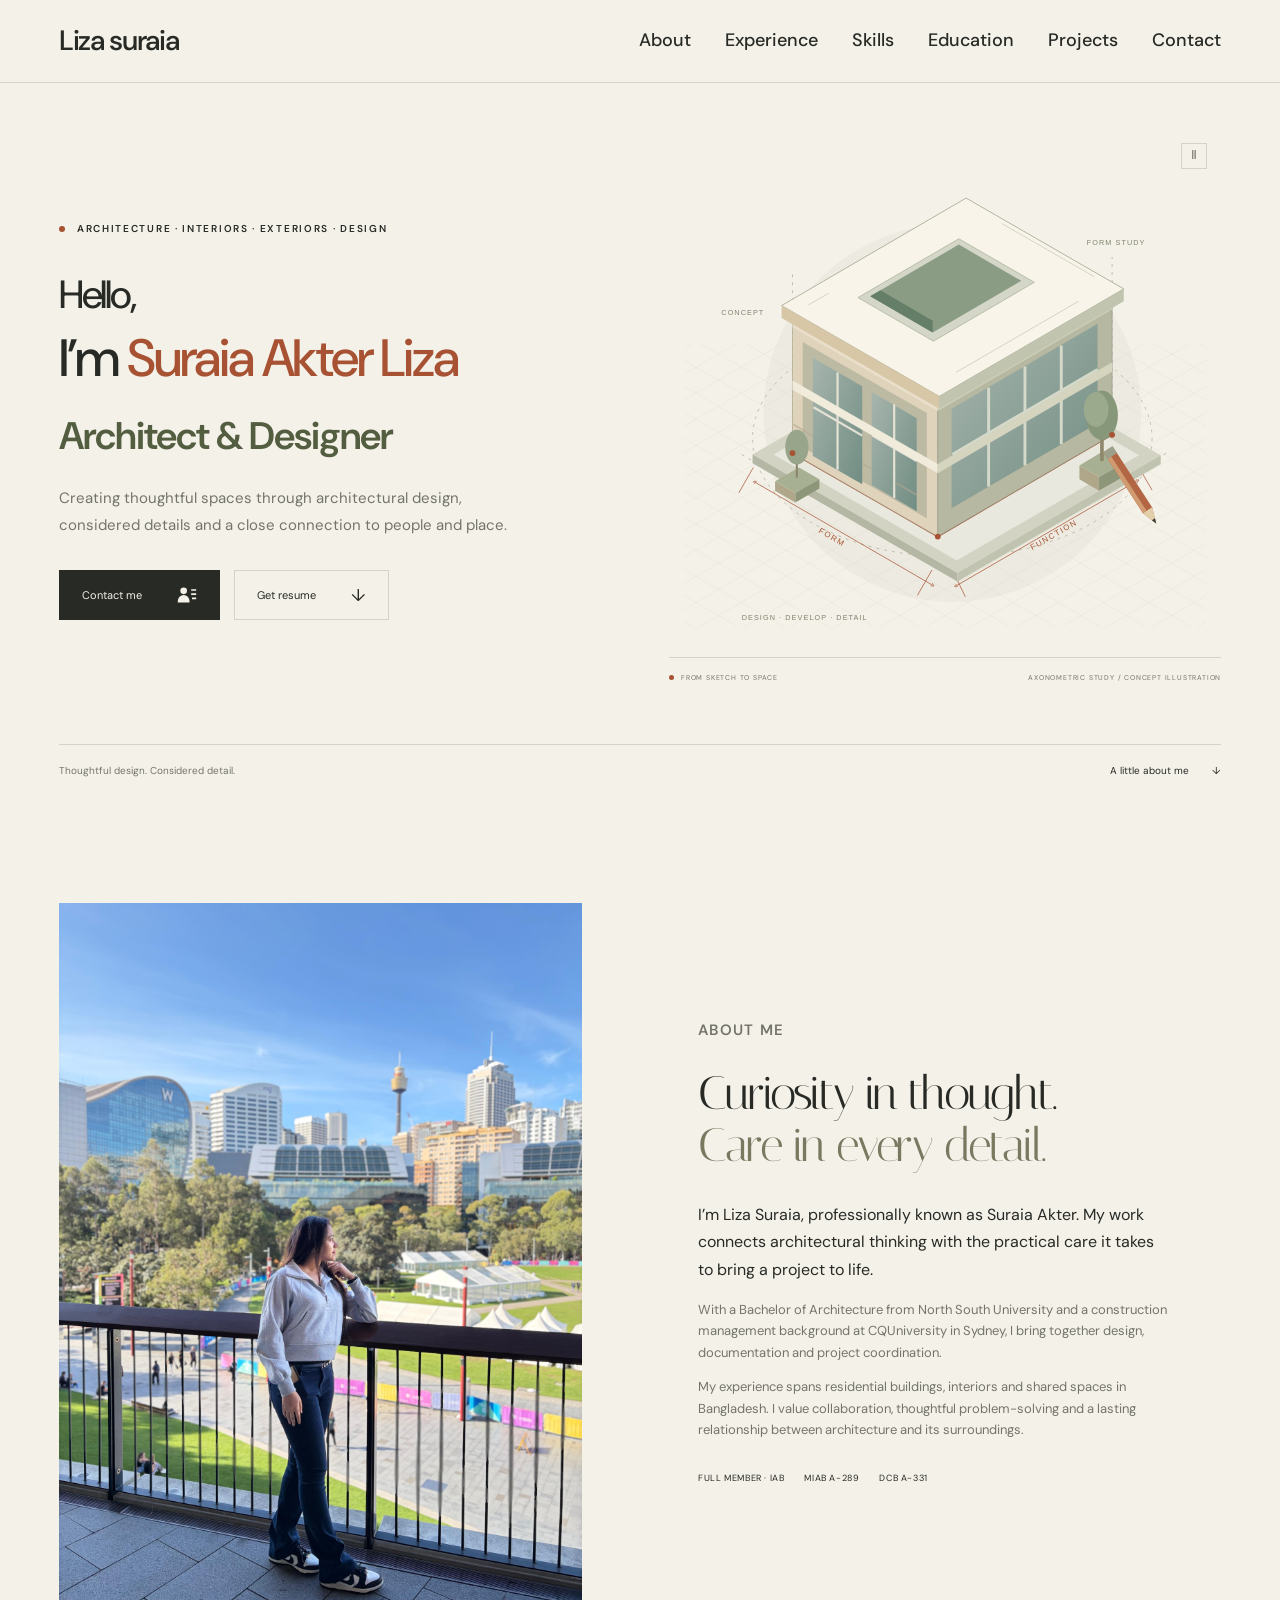
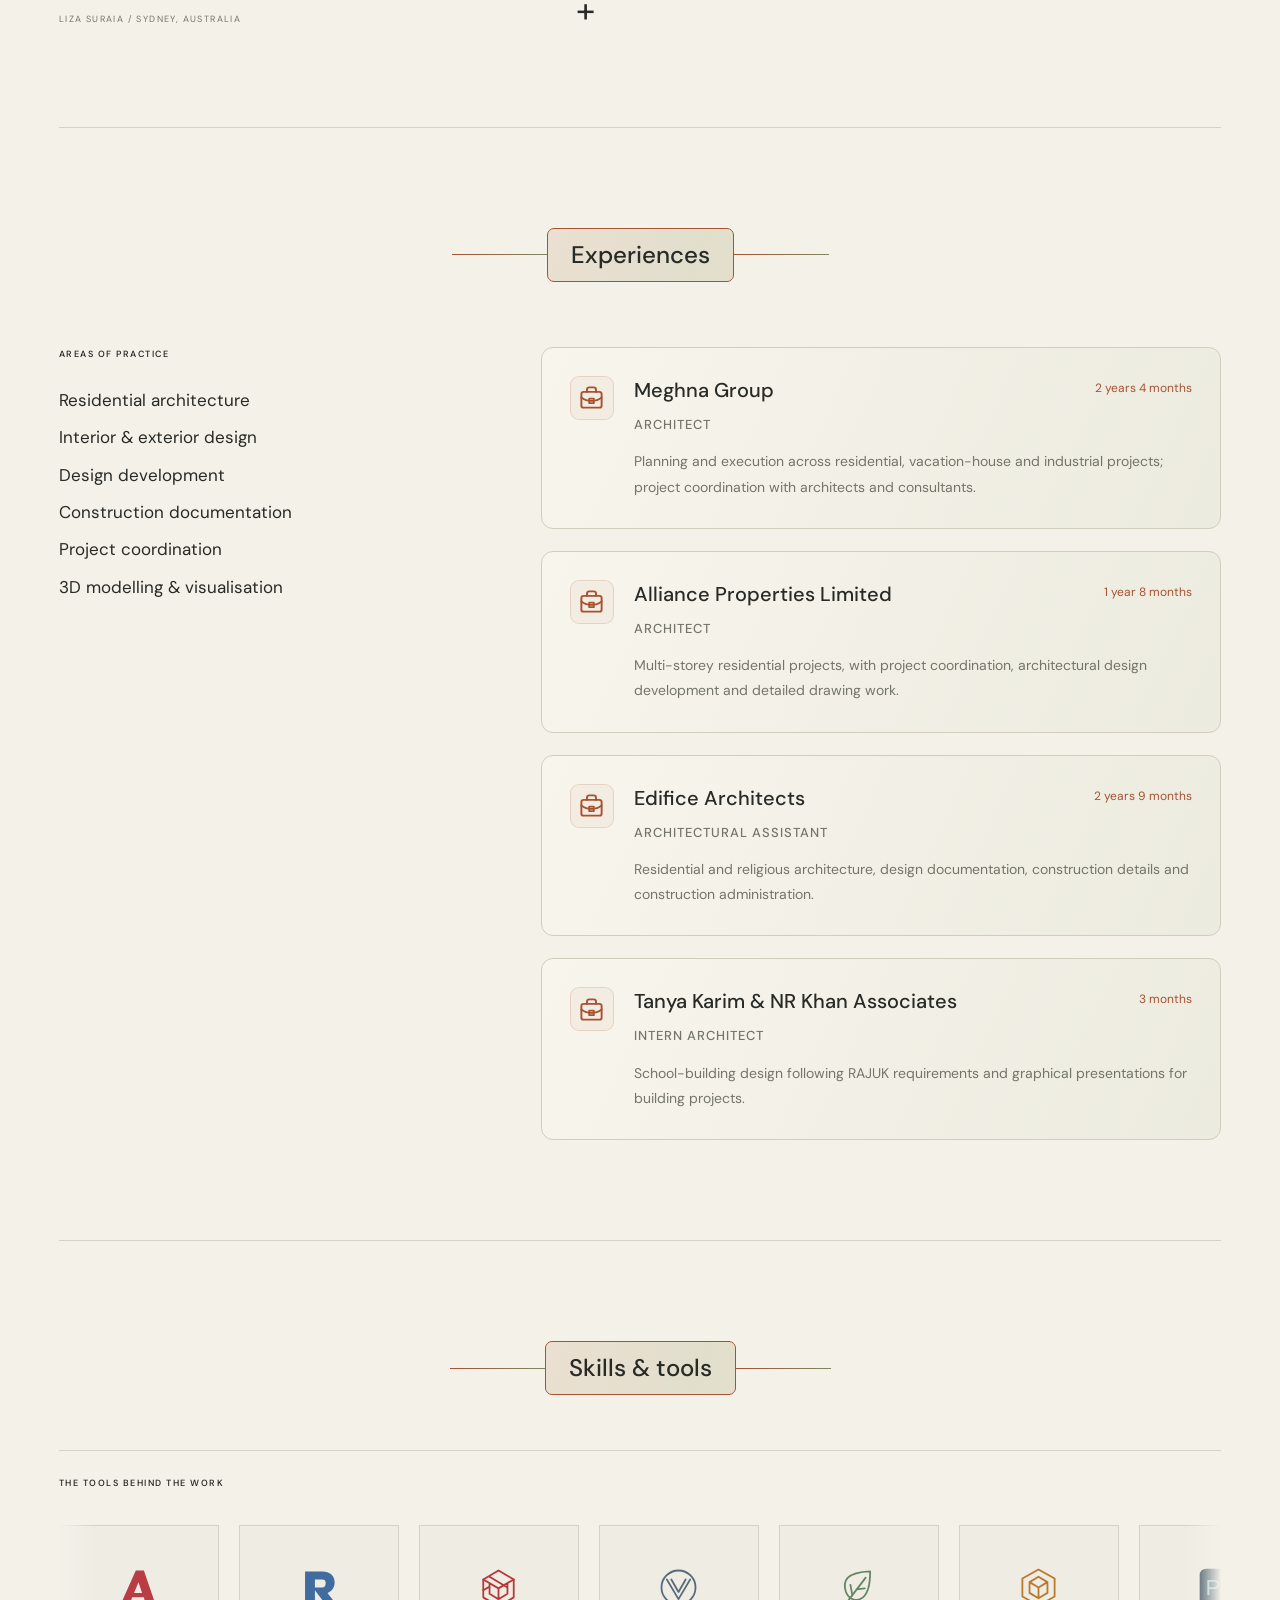
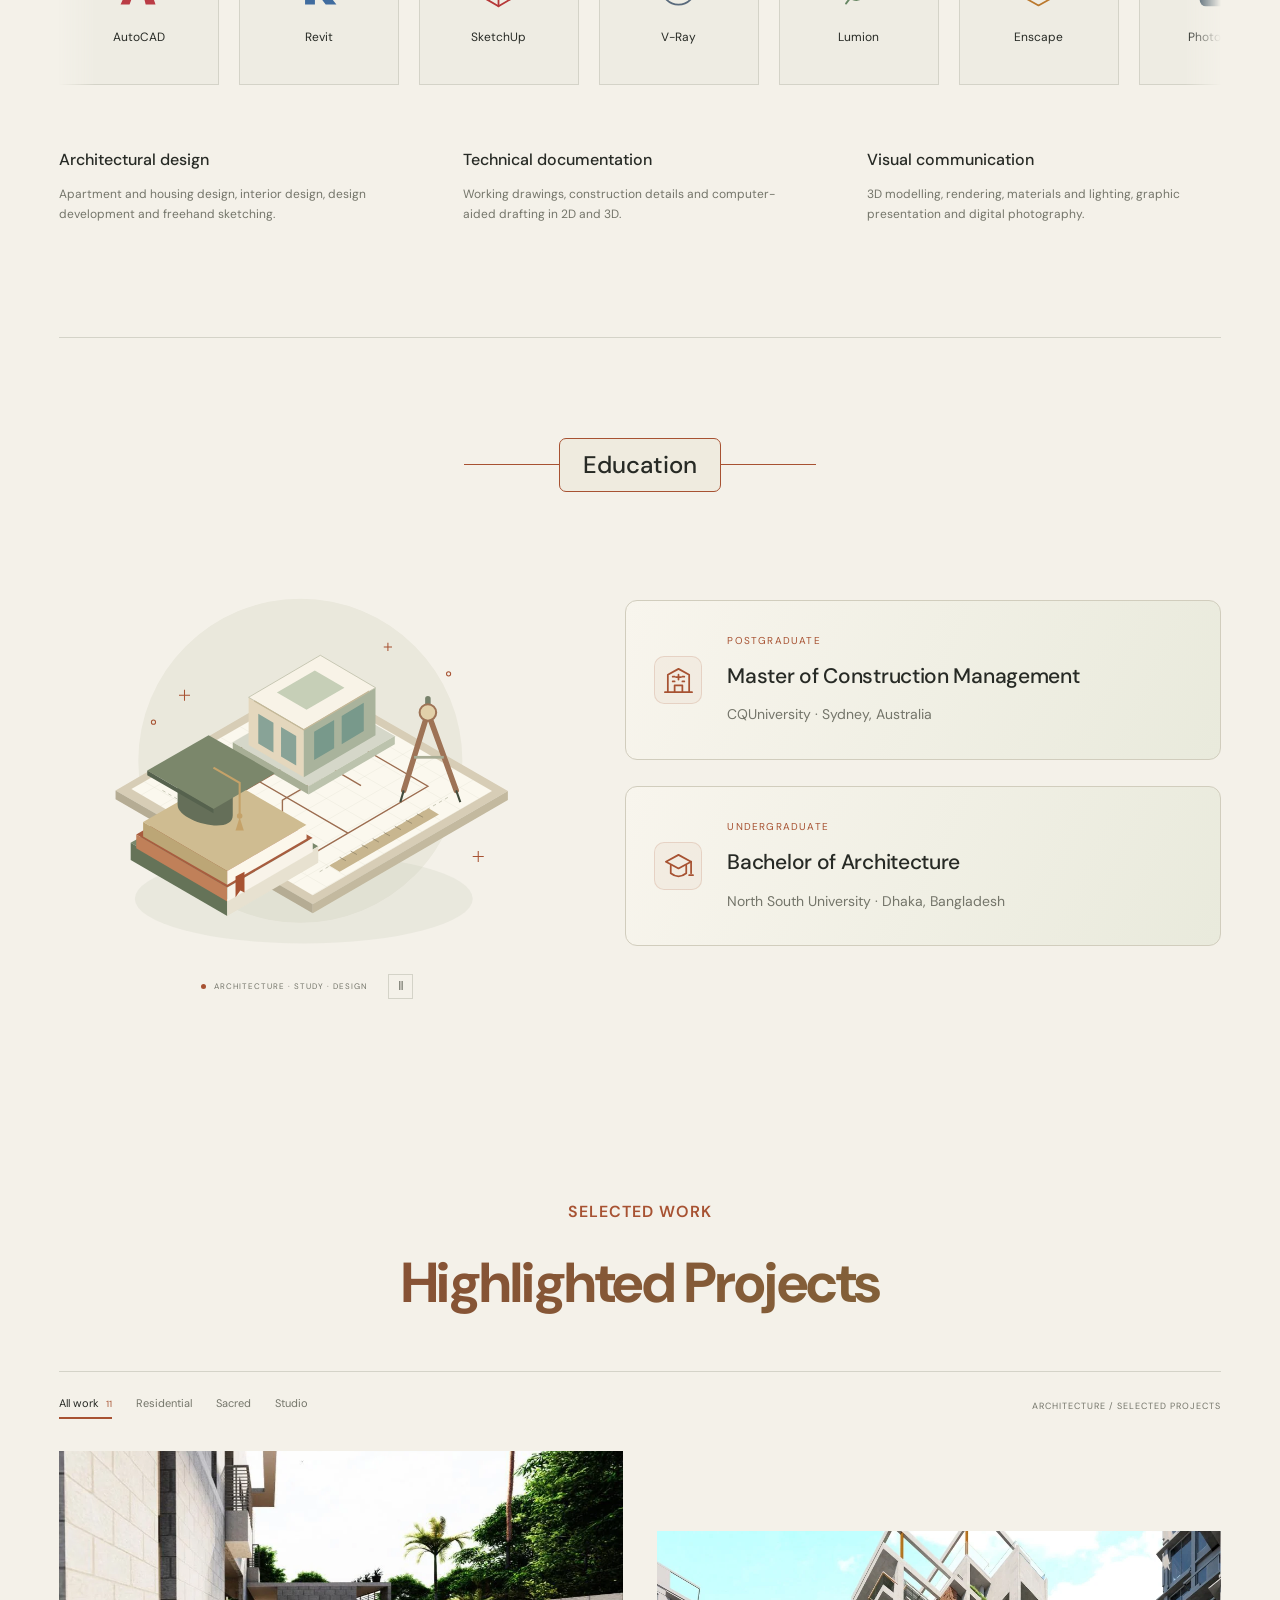
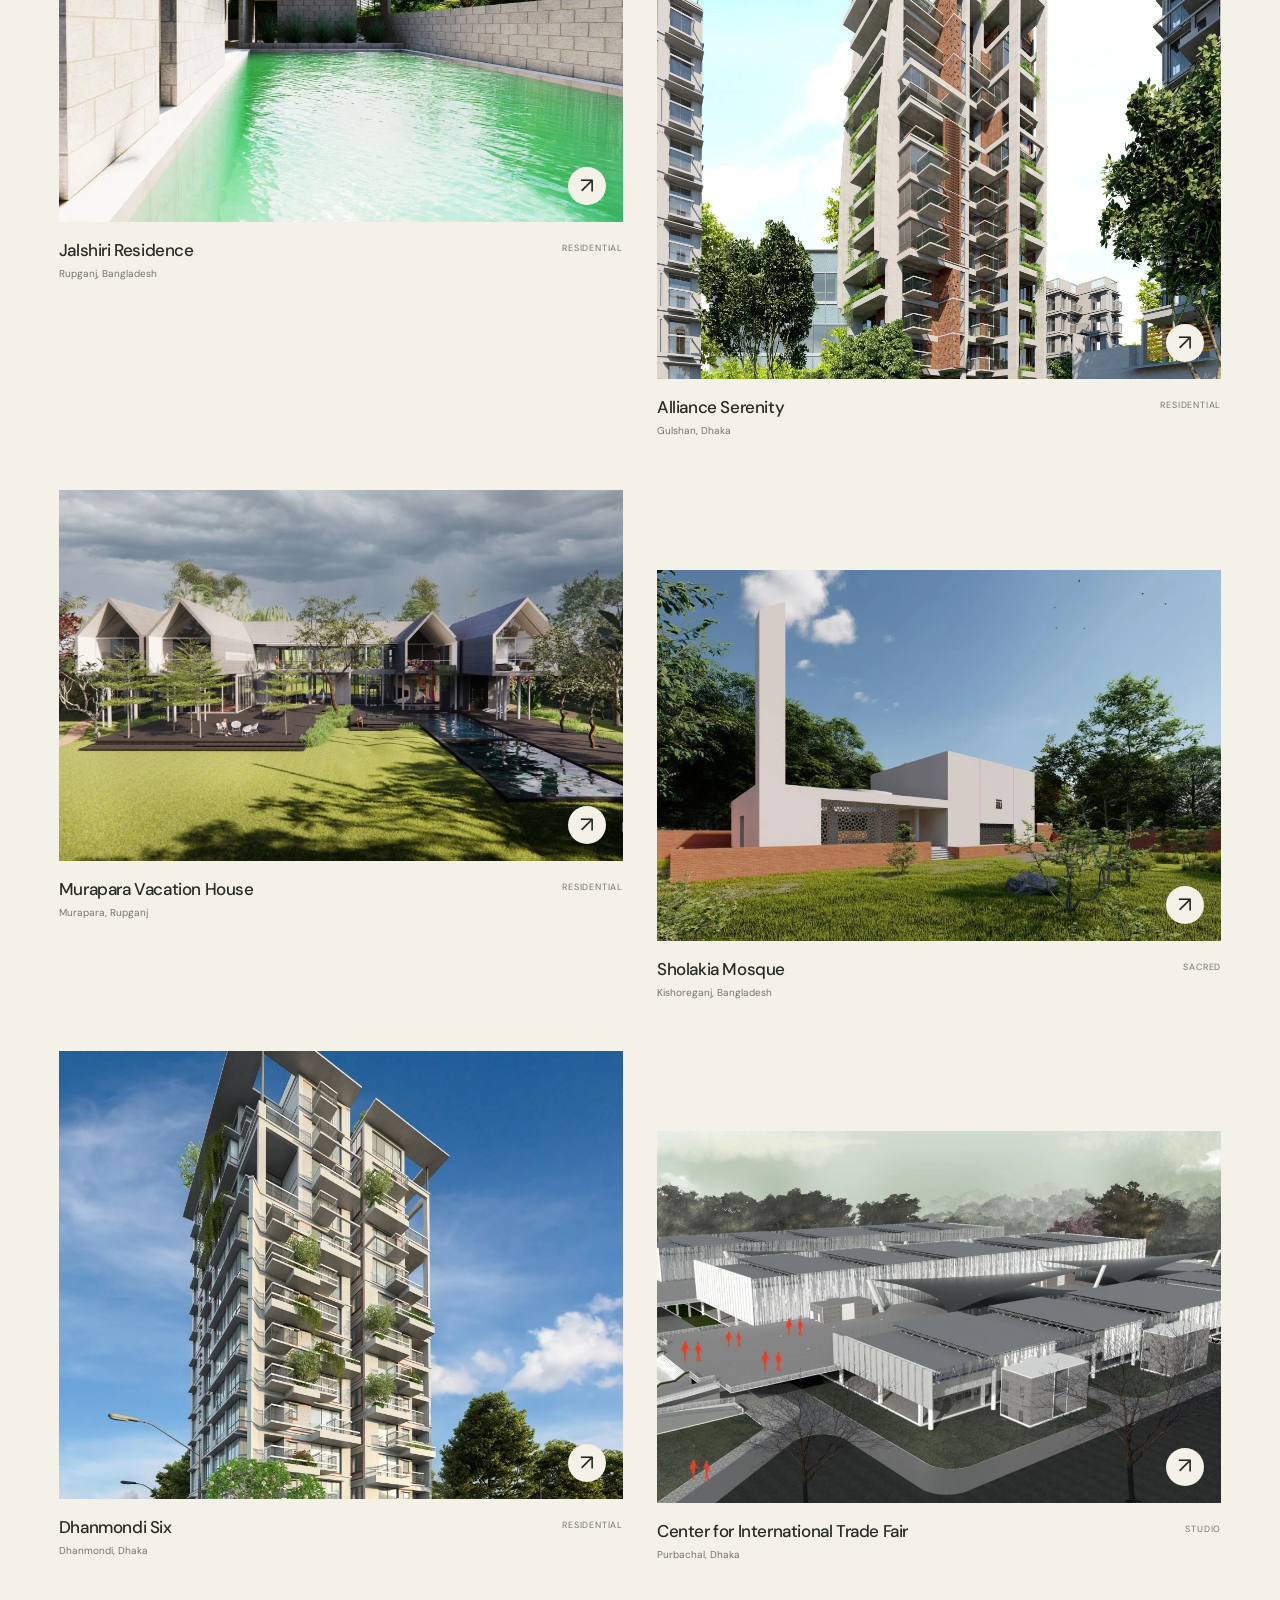
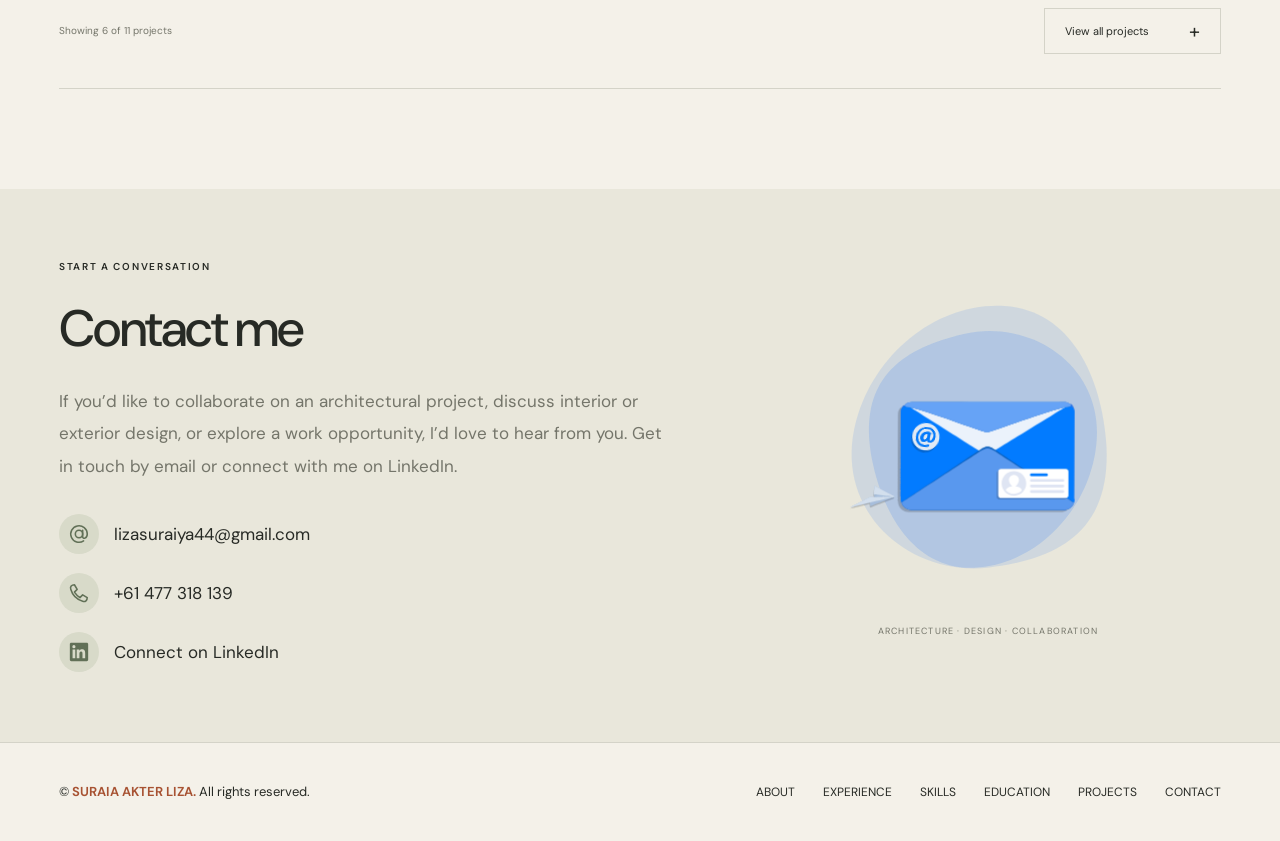
==== commit 41c7856c: "Update Site source" ====
--- a/index.html
+++ b/index.html
@@ -1,8 +1,8 @@
 <!doctype html>
 <html lang="en"><head><meta charset="UTF-8"><meta name="viewport" content="width=device-width,initial-scale=1"><meta name="theme-color" content="#f4f1e9"><meta name="description" content="Liza Suraia (Suraia Akter) — architect and designer. Explore residential architecture, sacred spaces, and selected academic work."><title>Liza Suraia — Architecture & Design</title><link rel="stylesheet" href="style.css"></head>
 <body><a class="skip-link" href="#main">Skip to content</a>
-<header class="site-header"><a class="wordmark" href="#home" aria-label="Liza Suraia home">liza<span class="brand-dot">.</span>suraia</a><nav aria-label="Main navigation" id="main-nav"><a href="#about">About</a><a href="#experience">Experience</a><a href="#skills">Skills</a><a href="#education">Education</a><a href="#work">Projects</a><a href="#contact">Contact</a></nav><button class="menu-toggle" aria-controls="main-nav" aria-expanded="false" aria-label="Open navigation">Menu <span>+</span></button></header>
-<main id="main"><section class="hero intro-hero" id="home"><div class="intro-copy"><p class="eyebrow"><i></i> Architecture · Interiors · Exteriors · Design</p><h1><span class="hello-line">Hello,</span>I’m <span class="intro-name">Suraia Akter Liza</span></h1><p class="intro-role">Architect & Designer</p><p class="intro-description">Creating thoughtful spaces through architectural design, considered details and a close connection to people and place.</p><div class="intro-actions"><a class="intro-button primary" href="#contact">Contact me <svg class="contact-button-icon" viewBox="0 0 24 24" width="20" height="20" fill="currentColor" aria-hidden="true"><circle cx="8" cy="7" r="4"/><path d="M1 21v-2a7 7 0 0 1 14 0v2Z"/><path d="M17 6h6M17 11h6M18 16h5" fill="none" stroke="currentColor" stroke-width="2"/></svg></a><a class="intro-button secondary" href="resume.html">View résumé <span>↓</span></a></div></div><div class="architecture-stage"><div class="art-topline"><span>Architecture in motion</span><button class="animation-toggle" aria-label="Pause architecture animation" aria-pressed="false"><span aria-hidden="true">Ⅱ</span></button></div>
+<header class="site-header"><a class="wordmark" href="#home" aria-label="Liza Suraia home">Liza suraia</a><nav aria-label="Main navigation" id="main-nav"><a href="#about">About</a><a href="#experience">Experience</a><a href="#skills">Skills</a><a href="#education">Education</a><a href="#work">Projects</a><a href="#contact">Contact</a></nav><button class="menu-toggle" aria-controls="main-nav" aria-expanded="false" aria-label="Open navigation">Menu <span>+</span></button></header>
+<main id="main"><section class="hero intro-hero" id="home"><div class="intro-copy"><p class="eyebrow"><i></i> Architecture · Interiors · Exteriors · Design</p><h1><span class="hello-line">Hello,</span>I’m <span class="intro-name">Suraia Akter Liza</span></h1><p class="intro-role">Architect & Designer</p><p class="intro-description">Creating thoughtful spaces through architectural design, considered details and a close connection to people and place.</p><div class="intro-actions"><a class="intro-button primary" href="#contact">Contact me <svg class="contact-button-icon" viewBox="0 0 24 24" width="20" height="20" fill="currentColor" aria-hidden="true"><circle cx="8" cy="7" r="4"/><path d="M1 21v-2a7 7 0 0 1 14 0v2Z"/><path d="M17 6h6M17 11h6M18 16h5" fill="none" stroke="currentColor" stroke-width="2"/></svg></a><button class="intro-button secondary" id="get-resume" type="button">Get resume <span aria-hidden="true">↓</span></button></div></div><div class="architecture-stage"><div class="art-topline"><button class="animation-toggle" aria-label="Pause architecture animation" aria-pressed="false"><span aria-hidden="true">Ⅱ</span></button></div>
 <svg class="architecture-art" viewBox="0 0 760 660" role="img" aria-labelledby="architecture-title architecture-description"><title id="architecture-title">From architectural sketch to built form</title><desc id="architecture-description">A looping axonometric architectural study of a modern home, with animated drafting lines, walls and a floating roof.</desc><defs><pattern id="drawing-grid" width="36" height="36" patternUnits="userSpaceOnUse" patternTransform="matrix(.866 .5 -.866 .5 380 135)"><path d="M36 0H0V36" fill="none" stroke="#c9cbbb" stroke-width=".7"/></pattern><marker id="dimension-arrow" viewBox="0 0 10 10" refX="5" refY="5" markerWidth="5" markerHeight="5" orient="auto-start-reverse"><path d="M0 0 10 5 0 10" fill="none" stroke="#a75232" stroke-width="1.5"/></marker><linearGradient id="glass-front" x1="0" y1="0" x2="1" y2="1"><stop stop-color="#a7b5ad"/><stop offset="1" stop-color="#718d83"/></linearGradient></defs>
 <circle cx="390" cy="325" r="260" fill="#e9e8dc" opacity=".6"/>
 <path d="M20 230H740V620H20Z" fill="url(#drawing-grid)" opacity=".7"/>
@@ -30,8 +30,8 @@
 <g class="tracing-dots" fill="#a75232"><circle cx="170" cy="380" r="4"/><circle cx="370" cy="495" r="4"/><circle cx="610" cy="355" r="4"/></g>
 </svg><div class="art-bottomline"><span><i></i> From sketch to space</span><span>Axonometric study / Concept illustration</span></div></div><div class="intro-footer"><span>Thoughtful design. Considered detail.</span><a href="#about">A little about me <span>↓</span></a></div></section>
 <section class="about section" id="about"><div class="about-visual portrait-visual"><div class="portrait-frame"><img src="assets/liza-portrait-hq.jpg" alt="Liza Suraia overlooking Sydney from a balcony" loading="lazy" width="3024" height="4032"></div><span class="image-label">Liza Suraia / Sydney, Australia</span><span class="drawing-mark" aria-hidden="true">+</span></div><div class="about-copy"><p class="eyebrow">About me</p><h2>Curiosity in thought.<br><em>Care in every detail.</em></h2><p class="lead">I’m Liza Suraia, professionally known as Suraia Akter. My work connects architectural thinking with the practical care it takes to bring a project to life.</p><p>With a Bachelor of Architecture from North South University and a construction management background at CQUniversity in Sydney, I bring together design, documentation and project coordination.</p><p>My experience spans residential buildings, interiors and shared spaces in Bangladesh. I value collaboration, thoughtful problem-solving and a lasting relationship between architecture and its surroundings.</p><div class="credentials"><span>Full Member · IAB</span><span>MIAB A-289</span><span>DCB A-331</span></div></div></section>
-<section class="practice section" id="experience"><div class="section-heading"><div><p class="eyebrow">Professional practice</p><h2>Experience</h2></div><p>From early sketches and coordinated drawings<br>to the details that make a building work.</p></div><div class="practice-layout"><div class="practice-intro"><p class="tiny-label">Areas of practice</p><ul class="practice-list"><li>Residential architecture</li><li>Interior & exterior design</li><li>Design development</li><li>Construction documentation</li><li>Project coordination</li><li>3D modelling & visualisation</li></ul><a class="text-link" href="resume.html">More about my experience <span>↗</span></a></div><div class="experience-list"><article class="experience-card"><div class="experience-card-icon"><svg viewBox="0 0 24 24" fill="none" stroke="currentColor" stroke-width="1.7" stroke-linecap="round" stroke-linejoin="round" aria-hidden="true"><rect x="3" y="7" width="18" height="14" rx="2"/><path d="M8 7V5a2 2 0 0 1 2-2h4a2 2 0 0 1 2 2v2M3 12c5 4 13 4 18 0M10 13h4v4h-4Z"/></svg></div><div class="experience-card-content"><div class="job-top"><span>Meghna Group</span><span class="duration">2 years 4 months</span></div><h3>Architect</h3><p>Planning and execution across residential, vacation-house and industrial projects; project coordination with architects and consultants.</p></div></article><article class="experience-card"><div class="experience-card-icon"><svg viewBox="0 0 24 24" fill="none" stroke="currentColor" stroke-width="1.7" stroke-linecap="round" stroke-linejoin="round" aria-hidden="true"><rect x="3" y="7" width="18" height="14" rx="2"/><path d="M8 7V5a2 2 0 0 1 2-2h4a2 2 0 0 1 2 2v2M3 12c5 4 13 4 18 0M10 13h4v4h-4Z"/></svg></div><div class="experience-card-content"><div class="job-top"><span>Alliance Properties Limited</span><span class="duration">1 year 8 months</span></div><h3>Architect</h3><p>Multi-storey residential projects, with project coordination, architectural design development and detailed drawing work.</p></div></article><article class="experience-card"><div class="experience-card-icon"><svg viewBox="0 0 24 24" fill="none" stroke="currentColor" stroke-width="1.7" stroke-linecap="round" stroke-linejoin="round" aria-hidden="true"><rect x="3" y="7" width="18" height="14" rx="2"/><path d="M8 7V5a2 2 0 0 1 2-2h4a2 2 0 0 1 2 2v2M3 12c5 4 13 4 18 0M10 13h4v4h-4Z"/></svg></div><div class="experience-card-content"><div class="job-top"><span>Edifice Architects</span><span class="duration">2 years 9 months</span></div><h3>Architectural Assistant</h3><p>Residential and religious architecture, design documentation, construction details and construction administration.</p></div></article><article class="experience-card"><div class="experience-card-icon"><svg viewBox="0 0 24 24" fill="none" stroke="currentColor" stroke-width="1.7" stroke-linecap="round" stroke-linejoin="round" aria-hidden="true"><rect x="3" y="7" width="18" height="14" rx="2"/><path d="M8 7V5a2 2 0 0 1 2-2h4a2 2 0 0 1 2 2v2M3 12c5 4 13 4 18 0M10 13h4v4h-4Z"/></svg></div><div class="experience-card-content"><div class="job-top"><span>Tanya Karim & NR Khan Associates</span><span class="duration">3 months</span></div><h3>Intern Architect</h3><p>School-building design following RAJUK requirements and graphical presentations for building projects.</p></div></article></div></div></section>
-<section id="skills" class="skills section"><div class="section-heading"><div><p class="eyebrow">Skills & tools</p><h2>From sketch<br><em>to detail.</em></h2></div><p>Design thinking, technical documentation<br>and visual communication.</p></div><div class="toolbox animated-toolbox"><p class="tiny-label">The tools behind the work</p><div class="tool-marquee" tabindex="0" role="region" aria-label="Design tools. Hover or focus here to pause the scrolling animation."><div class="tool-track"><div class="tool-group"><div class="tool-card" style="--tool-color:#ba3c45"><span class="tool-icon"><svg viewBox="0 0 48 48" fill="currentColor" aria-hidden="true"><path d="M21 5h9l13 38H32l-2-8H17l-3 8H4L21 5Zm3 13-5 12h9l-4-12Z"/></svg></span><span class="tool-name">AutoCAD</span></div><div class="tool-card" style="--tool-color:#406c9f"><span class="tool-icon"><svg viewBox="0 0 48 48" fill="currentColor" aria-hidden="true"><path d="M9 6h19c9 0 14 5 14 12 0 6-3 10-8 12l10 13H32L20 27v16H9V6Zm11 9v9h8c3 0 4-2 4-5s-1-4-4-4h-8Z"/></svg></span><span class="tool-name">Revit</span></div><div class="tool-card" style="--tool-color:#b63838"><span class="tool-icon"><svg viewBox="0 0 48 48" fill="none" stroke="currentColor" stroke-width="2" stroke-linecap="round" stroke-linejoin="round" aria-hidden="true"><path d="m24 5 17 10v20L24 45 7 35V15L24 5Z"/><path d="m7 15 17 10 17-10M24 25v20M14 19v12l10 6 10-6V19M14 12l20 12M7 27l7-4"/></svg></span><span class="tool-name">SketchUp</span></div><div class="tool-card" style="--tool-color:#596a7c"><span class="tool-icon"><svg viewBox="0 0 48 48" fill="none" stroke="currentColor" stroke-width="2" stroke-linecap="round" stroke-linejoin="round" aria-hidden="true"><circle cx="24" cy="24" r="19"/><path d="m11 15 13 22 13-22M16 15l8 14 8-14"/></svg></span><span class="tool-name">V-Ray</span></div><div class="tool-card" style="--tool-color:#668663"><span class="tool-icon"><svg viewBox="0 0 48 48" fill="none" stroke="currentColor" stroke-width="2" stroke-linecap="round" stroke-linejoin="round" aria-hidden="true"><path d="M37 6C10 7 6 17 10 29c3 8 12 12 19 6 7-6 8-18 8-29Z"/><path d="M10 42 32 13M17 32l-2-11m7 5 9-1"/></svg></span><span class="tool-name">Lumion</span></div><div class="tool-card" style="--tool-color:#bb792e"><span class="tool-icon"><svg viewBox="0 0 48 48" fill="none" stroke="currentColor" stroke-width="2" stroke-linecap="round" stroke-linejoin="round" aria-hidden="true"><path d="m24 4 18 10v20L24 44 6 34V14L24 4Z"/><path d="m14 18 10-6 10 6-10 6-10-6Zm0 0v12l10 6 10-6V18M24 24v12"/></svg></span><span class="tool-name">Enscape</span></div><div class="tool-card" style="--tool-color:#377ca6"><span class="tool-icon"><svg viewBox="0 0 48 48" aria-hidden="true"><rect x="3" y="3" width="42" height="42" rx="7" fill="#173246"/><text x="24" y="32" text-anchor="middle" fill="#80c7e8" font-family="Arial,sans-serif" font-size="25" font-weight="500">Ps</text></svg></span><span class="tool-name">Photoshop</span></div><div class="tool-card" style="--tool-color:#5d884c"><span class="tool-icon"><svg viewBox="0 0 48 48" fill="none" stroke="currentColor" stroke-width="2" stroke-linecap="round" stroke-linejoin="round" aria-hidden="true"><path d="M11 18a13 13 0 1 1 26 0c0 8-9 15-10 19h-6c-1-4-10-11-10-19Z"/><path d="M19 18c0-8 2-13 5-13s5 5 5 13-4 15-5 19c-1-4-5-11-5-19Zm-7 1h24M21 41h6"/></svg></span><span class="tool-name">CorelDRAW</span></div><div class="tool-card" style="--tool-color:#a75232"><span class="tool-icon"><svg viewBox="0 0 48 48" fill="none" stroke="currentColor" stroke-width="2" stroke-linecap="round" stroke-linejoin="round" aria-hidden="true"><path d="m9 33 22-22 7 7-22 22-10 3 3-10ZM28 14l7 7M9 33l7 7M32 10l3-3a4 4 0 0 1 6 6l-3 3"/><path d="M22 42h19M6 15h12M6 21h7"/></svg></span><span class="tool-name">Freehand sketching</span></div><div class="tool-card" style="--tool-color:#77639f"><span class="tool-icon"><svg viewBox="0 0 48 48" fill="none" stroke="currentColor" stroke-width="2" stroke-linejoin="round" aria-hidden="true"><path d="m24 4 19 10-5 22-14 9L10 36 5 14 24 4Z"/><path d="m5 14 19 11 19-11M24 25v20M14 15l10 22 10-22M24 4v9"/></svg></span><span class="tool-name">Chaos Veras</span></div><div class="tool-card" style="--tool-color:#477b56"><span class="tool-icon"><svg viewBox="0 0 48 48" aria-hidden="true"><rect x="3" y="3" width="42" height="42" rx="9" fill="#477b56"/><text x="24" y="32" text-anchor="middle" fill="#f4f1e9" font-family="Arial,sans-serif" font-size="24" font-weight="600">D5</text></svg></span><span class="tool-name">D5 Render</span></div></div><div class="tool-group tool-copy" aria-hidden="true" inert><div class="tool-card" style="--tool-color:#ba3c45"><span class="tool-icon"><svg viewBox="0 0 48 48" fill="currentColor" aria-hidden="true"><path d="M21 5h9l13 38H32l-2-8H17l-3 8H4L21 5Zm3 13-5 12h9l-4-12Z"/></svg></span><span class="tool-name">AutoCAD</span></div><div class="tool-card" style="--tool-color:#406c9f"><span class="tool-icon"><svg viewBox="0 0 48 48" fill="currentColor" aria-hidden="true"><path d="M9 6h19c9 0 14 5 14 12 0 6-3 10-8 12l10 13H32L20 27v16H9V6Zm11 9v9h8c3 0 4-2 4-5s-1-4-4-4h-8Z"/></svg></span><span class="tool-name">Revit</span></div><div class="tool-card" style="--tool-color:#b63838"><span class="tool-icon"><svg viewBox="0 0 48 48" fill="none" stroke="currentColor" stroke-width="2" stroke-linecap="round" stroke-linejoin="round" aria-hidden="true"><path d="m24 5 17 10v20L24 45 7 35V15L24 5Z"/><path d="m7 15 17 10 17-10M24 25v20M14 19v12l10 6 10-6V19M14 12l20 12M7 27l7-4"/></svg></span><span class="tool-name">SketchUp</span></div><div class="tool-card" style="--tool-color:#596a7c"><span class="tool-icon"><svg viewBox="0 0 48 48" fill="none" stroke="currentColor" stroke-width="2" stroke-linecap="round" stroke-linejoin="round" aria-hidden="true"><circle cx="24" cy="24" r="19"/><path d="m11 15 13 22 13-22M16 15l8 14 8-14"/></svg></span><span class="tool-name">V-Ray</span></div><div class="tool-card" style="--tool-color:#668663"><span class="tool-icon"><svg viewBox="0 0 48 48" fill="none" stroke="currentColor" stroke-width="2" stroke-linecap="round" stroke-linejoin="round" aria-hidden="true"><path d="M37 6C10 7 6 17 10 29c3 8 12 12 19 6 7-6 8-18 8-29Z"/><path d="M10 42 32 13M17 32l-2-11m7 5 9-1"/></svg></span><span class="tool-name">Lumion</span></div><div class="tool-card" style="--tool-color:#bb792e"><span class="tool-icon"><svg viewBox="0 0 48 48" fill="none" stroke="currentColor" stroke-width="2" stroke-linecap="round" stroke-linejoin="round" aria-hidden="true"><path d="m24 4 18 10v20L24 44 6 34V14L24 4Z"/><path d="m14 18 10-6 10 6-10 6-10-6Zm0 0v12l10 6 10-6V18M24 24v12"/></svg></span><span class="tool-name">Enscape</span></div><div class="tool-card" style="--tool-color:#377ca6"><span class="tool-icon"><svg viewBox="0 0 48 48" aria-hidden="true"><rect x="3" y="3" width="42" height="42" rx="7" fill="#173246"/><text x="24" y="32" text-anchor="middle" fill="#80c7e8" font-family="Arial,sans-serif" font-size="25" font-weight="500">Ps</text></svg></span><span class="tool-name">Photoshop</span></div><div class="tool-card" style="--tool-color:#5d884c"><span class="tool-icon"><svg viewBox="0 0 48 48" fill="none" stroke="currentColor" stroke-width="2" stroke-linecap="round" stroke-linejoin="round" aria-hidden="true"><path d="M11 18a13 13 0 1 1 26 0c0 8-9 15-10 19h-6c-1-4-10-11-10-19Z"/><path d="M19 18c0-8 2-13 5-13s5 5 5 13-4 15-5 19c-1-4-5-11-5-19Zm-7 1h24M21 41h6"/></svg></span><span class="tool-name">CorelDRAW</span></div><div class="tool-card" style="--tool-color:#a75232"><span class="tool-icon"><svg viewBox="0 0 48 48" fill="none" stroke="currentColor" stroke-width="2" stroke-linecap="round" stroke-linejoin="round" aria-hidden="true"><path d="m9 33 22-22 7 7-22 22-10 3 3-10ZM28 14l7 7M9 33l7 7M32 10l3-3a4 4 0 0 1 6 6l-3 3"/><path d="M22 42h19M6 15h12M6 21h7"/></svg></span><span class="tool-name">Freehand sketching</span></div><div class="tool-card" style="--tool-color:#77639f"><span class="tool-icon"><svg viewBox="0 0 48 48" fill="none" stroke="currentColor" stroke-width="2" stroke-linejoin="round" aria-hidden="true"><path d="m24 4 19 10-5 22-14 9L10 36 5 14 24 4Z"/><path d="m5 14 19 11 19-11M24 25v20M14 15l10 22 10-22M24 4v9"/></svg></span><span class="tool-name">Chaos Veras</span></div><div class="tool-card" style="--tool-color:#477b56"><span class="tool-icon"><svg viewBox="0 0 48 48" aria-hidden="true"><rect x="3" y="3" width="42" height="42" rx="9" fill="#477b56"/><text x="24" y="32" text-anchor="middle" fill="#f4f1e9" font-family="Arial,sans-serif" font-size="24" font-weight="600">D5</text></svg></span><span class="tool-name">D5 Render</span></div></div></div></div></div><div class="skill-disciplines"><div><h3>Architectural design</h3><p>Apartment and housing design, interior design, design development and freehand sketching.</p></div><div><h3>Technical documentation</h3><p>Working drawings, construction details and computer-aided drafting in 2D and 3D.</p></div><div><h3>Visual communication</h3><p>3D modelling, rendering, materials and lighting, graphic presentation and digital photography.</p></div></div></section>
+<section class="practice section" id="experience"><div class="education-section-title animated-section-title"><span></span><h2>Experiences</h2><span></span></div><div class="practice-layout"><div class="practice-intro"><p class="tiny-label">Areas of practice</p><ul class="practice-list"><li>Residential architecture</li><li>Interior & exterior design</li><li>Design development</li><li>Construction documentation</li><li>Project coordination</li><li>3D modelling & visualisation</li></ul></div><div class="experience-list"><article class="experience-card"><div class="experience-card-icon"><svg viewBox="0 0 24 24" fill="none" stroke="currentColor" stroke-width="1.7" stroke-linecap="round" stroke-linejoin="round" aria-hidden="true"><rect x="3" y="7" width="18" height="14" rx="2"/><path d="M8 7V5a2 2 0 0 1 2-2h4a2 2 0 0 1 2 2v2M3 12c5 4 13 4 18 0M10 13h4v4h-4Z"/></svg></div><div class="experience-card-content"><div class="job-top"><span>Meghna Group</span><span class="duration">2 years 4 months</span></div><h3>Architect</h3><p>Planning and execution across residential, vacation-house and industrial projects; project coordination with architects and consultants.</p></div></article><article class="experience-card"><div class="experience-card-icon"><svg viewBox="0 0 24 24" fill="none" stroke="currentColor" stroke-width="1.7" stroke-linecap="round" stroke-linejoin="round" aria-hidden="true"><rect x="3" y="7" width="18" height="14" rx="2"/><path d="M8 7V5a2 2 0 0 1 2-2h4a2 2 0 0 1 2 2v2M3 12c5 4 13 4 18 0M10 13h4v4h-4Z"/></svg></div><div class="experience-card-content"><div class="job-top"><span>Alliance Properties Limited</span><span class="duration">1 year 8 months</span></div><h3>Architect</h3><p>Multi-storey residential projects, with project coordination, architectural design development and detailed drawing work.</p></div></article><article class="experience-card"><div class="experience-card-icon"><svg viewBox="0 0 24 24" fill="none" stroke="currentColor" stroke-width="1.7" stroke-linecap="round" stroke-linejoin="round" aria-hidden="true"><rect x="3" y="7" width="18" height="14" rx="2"/><path d="M8 7V5a2 2 0 0 1 2-2h4a2 2 0 0 1 2 2v2M3 12c5 4 13 4 18 0M10 13h4v4h-4Z"/></svg></div><div class="experience-card-content"><div class="job-top"><span>Edifice Architects</span><span class="duration">2 years 9 months</span></div><h3>Architectural Assistant</h3><p>Residential and religious architecture, design documentation, construction details and construction administration.</p></div></article><article class="experience-card"><div class="experience-card-icon"><svg viewBox="0 0 24 24" fill="none" stroke="currentColor" stroke-width="1.7" stroke-linecap="round" stroke-linejoin="round" aria-hidden="true"><rect x="3" y="7" width="18" height="14" rx="2"/><path d="M8 7V5a2 2 0 0 1 2-2h4a2 2 0 0 1 2 2v2M3 12c5 4 13 4 18 0M10 13h4v4h-4Z"/></svg></div><div class="experience-card-content"><div class="job-top"><span>Tanya Karim & NR Khan Associates</span><span class="duration">3 months</span></div><h3>Intern Architect</h3><p>School-building design following RAJUK requirements and graphical presentations for building projects.</p></div></article></div></div></section>
+<section id="skills" class="skills section"><div class="education-section-title animated-section-title"><span></span><h2>Skills & tools</h2><span></span></div><div class="toolbox animated-toolbox"><p class="tiny-label">The tools behind the work</p><div class="tool-marquee" tabindex="0" role="region" aria-label="Design tools. Hover or focus here to pause the scrolling animation."><div class="tool-track"><div class="tool-group"><div class="tool-card" style="--tool-color:#ba3c45"><span class="tool-icon"><svg viewBox="0 0 48 48" fill="currentColor" aria-hidden="true"><path d="M21 5h9l13 38H32l-2-8H17l-3 8H4L21 5Zm3 13-5 12h9l-4-12Z"/></svg></span><span class="tool-name">AutoCAD</span></div><div class="tool-card" style="--tool-color:#406c9f"><span class="tool-icon"><svg viewBox="0 0 48 48" fill="currentColor" aria-hidden="true"><path d="M9 6h19c9 0 14 5 14 12 0 6-3 10-8 12l10 13H32L20 27v16H9V6Zm11 9v9h8c3 0 4-2 4-5s-1-4-4-4h-8Z"/></svg></span><span class="tool-name">Revit</span></div><div class="tool-card" style="--tool-color:#b63838"><span class="tool-icon"><svg viewBox="0 0 48 48" fill="none" stroke="currentColor" stroke-width="2" stroke-linecap="round" stroke-linejoin="round" aria-hidden="true"><path d="m24 5 17 10v20L24 45 7 35V15L24 5Z"/><path d="m7 15 17 10 17-10M24 25v20M14 19v12l10 6 10-6V19M14 12l20 12M7 27l7-4"/></svg></span><span class="tool-name">SketchUp</span></div><div class="tool-card" style="--tool-color:#596a7c"><span class="tool-icon"><svg viewBox="0 0 48 48" fill="none" stroke="currentColor" stroke-width="2" stroke-linecap="round" stroke-linejoin="round" aria-hidden="true"><circle cx="24" cy="24" r="19"/><path d="m11 15 13 22 13-22M16 15l8 14 8-14"/></svg></span><span class="tool-name">V-Ray</span></div><div class="tool-card" style="--tool-color:#668663"><span class="tool-icon"><svg viewBox="0 0 48 48" fill="none" stroke="currentColor" stroke-width="2" stroke-linecap="round" stroke-linejoin="round" aria-hidden="true"><path d="M37 6C10 7 6 17 10 29c3 8 12 12 19 6 7-6 8-18 8-29Z"/><path d="M10 42 32 13M17 32l-2-11m7 5 9-1"/></svg></span><span class="tool-name">Lumion</span></div><div class="tool-card" style="--tool-color:#bb792e"><span class="tool-icon"><svg viewBox="0 0 48 48" fill="none" stroke="currentColor" stroke-width="2" stroke-linecap="round" stroke-linejoin="round" aria-hidden="true"><path d="m24 4 18 10v20L24 44 6 34V14L24 4Z"/><path d="m14 18 10-6 10 6-10 6-10-6Zm0 0v12l10 6 10-6V18M24 24v12"/></svg></span><span class="tool-name">Enscape</span></div><div class="tool-card" style="--tool-color:#377ca6"><span class="tool-icon"><svg viewBox="0 0 48 48" aria-hidden="true"><rect x="3" y="3" width="42" height="42" rx="7" fill="#173246"/><text x="24" y="32" text-anchor="middle" fill="#80c7e8" font-family="Arial,sans-serif" font-size="25" font-weight="500">Ps</text></svg></span><span class="tool-name">Photoshop</span></div><div class="tool-card" style="--tool-color:#5d884c"><span class="tool-icon"><svg viewBox="0 0 48 48" fill="none" stroke="currentColor" stroke-width="2" stroke-linecap="round" stroke-linejoin="round" aria-hidden="true"><path d="M11 18a13 13 0 1 1 26 0c0 8-9 15-10 19h-6c-1-4-10-11-10-19Z"/><path d="M19 18c0-8 2-13 5-13s5 5 5 13-4 15-5 19c-1-4-5-11-5-19Zm-7 1h24M21 41h6"/></svg></span><span class="tool-name">CorelDRAW</span></div><div class="tool-card" style="--tool-color:#a75232"><span class="tool-icon"><svg viewBox="0 0 48 48" fill="none" stroke="currentColor" stroke-width="2" stroke-linecap="round" stroke-linejoin="round" aria-hidden="true"><path d="m9 33 22-22 7 7-22 22-10 3 3-10ZM28 14l7 7M9 33l7 7M32 10l3-3a4 4 0 0 1 6 6l-3 3"/><path d="M22 42h19M6 15h12M6 21h7"/></svg></span><span class="tool-name">Freehand sketching</span></div><div class="tool-card" style="--tool-color:#77639f"><span class="tool-icon"><svg viewBox="0 0 48 48" fill="none" stroke="currentColor" stroke-width="2" stroke-linejoin="round" aria-hidden="true"><path d="m24 4 19 10-5 22-14 9L10 36 5 14 24 4Z"/><path d="m5 14 19 11 19-11M24 25v20M14 15l10 22 10-22M24 4v9"/></svg></span><span class="tool-name">Chaos Veras</span></div><div class="tool-card" style="--tool-color:#477b56"><span class="tool-icon"><svg viewBox="0 0 48 48" aria-hidden="true"><rect x="3" y="3" width="42" height="42" rx="9" fill="#477b56"/><text x="24" y="32" text-anchor="middle" fill="#f4f1e9" font-family="Arial,sans-serif" font-size="24" font-weight="600">D5</text></svg></span><span class="tool-name">D5 Render</span></div></div><div class="tool-group tool-copy" aria-hidden="true" inert><div class="tool-card" style="--tool-color:#ba3c45"><span class="tool-icon"><svg viewBox="0 0 48 48" fill="currentColor" aria-hidden="true"><path d="M21 5h9l13 38H32l-2-8H17l-3 8H4L21 5Zm3 13-5 12h9l-4-12Z"/></svg></span><span class="tool-name">AutoCAD</span></div><div class="tool-card" style="--tool-color:#406c9f"><span class="tool-icon"><svg viewBox="0 0 48 48" fill="currentColor" aria-hidden="true"><path d="M9 6h19c9 0 14 5 14 12 0 6-3 10-8 12l10 13H32L20 27v16H9V6Zm11 9v9h8c3 0 4-2 4-5s-1-4-4-4h-8Z"/></svg></span><span class="tool-name">Revit</span></div><div class="tool-card" style="--tool-color:#b63838"><span class="tool-icon"><svg viewBox="0 0 48 48" fill="none" stroke="currentColor" stroke-width="2" stroke-linecap="round" stroke-linejoin="round" aria-hidden="true"><path d="m24 5 17 10v20L24 45 7 35V15L24 5Z"/><path d="m7 15 17 10 17-10M24 25v20M14 19v12l10 6 10-6V19M14 12l20 12M7 27l7-4"/></svg></span><span class="tool-name">SketchUp</span></div><div class="tool-card" style="--tool-color:#596a7c"><span class="tool-icon"><svg viewBox="0 0 48 48" fill="none" stroke="currentColor" stroke-width="2" stroke-linecap="round" stroke-linejoin="round" aria-hidden="true"><circle cx="24" cy="24" r="19"/><path d="m11 15 13 22 13-22M16 15l8 14 8-14"/></svg></span><span class="tool-name">V-Ray</span></div><div class="tool-card" style="--tool-color:#668663"><span class="tool-icon"><svg viewBox="0 0 48 48" fill="none" stroke="currentColor" stroke-width="2" stroke-linecap="round" stroke-linejoin="round" aria-hidden="true"><path d="M37 6C10 7 6 17 10 29c3 8 12 12 19 6 7-6 8-18 8-29Z"/><path d="M10 42 32 13M17 32l-2-11m7 5 9-1"/></svg></span><span class="tool-name">Lumion</span></div><div class="tool-card" style="--tool-color:#bb792e"><span class="tool-icon"><svg viewBox="0 0 48 48" fill="none" stroke="currentColor" stroke-width="2" stroke-linecap="round" stroke-linejoin="round" aria-hidden="true"><path d="m24 4 18 10v20L24 44 6 34V14L24 4Z"/><path d="m14 18 10-6 10 6-10 6-10-6Zm0 0v12l10 6 10-6V18M24 24v12"/></svg></span><span class="tool-name">Enscape</span></div><div class="tool-card" style="--tool-color:#377ca6"><span class="tool-icon"><svg viewBox="0 0 48 48" aria-hidden="true"><rect x="3" y="3" width="42" height="42" rx="7" fill="#173246"/><text x="24" y="32" text-anchor="middle" fill="#80c7e8" font-family="Arial,sans-serif" font-size="25" font-weight="500">Ps</text></svg></span><span class="tool-name">Photoshop</span></div><div class="tool-card" style="--tool-color:#5d884c"><span class="tool-icon"><svg viewBox="0 0 48 48" fill="none" stroke="currentColor" stroke-width="2" stroke-linecap="round" stroke-linejoin="round" aria-hidden="true"><path d="M11 18a13 13 0 1 1 26 0c0 8-9 15-10 19h-6c-1-4-10-11-10-19Z"/><path d="M19 18c0-8 2-13 5-13s5 5 5 13-4 15-5 19c-1-4-5-11-5-19Zm-7 1h24M21 41h6"/></svg></span><span class="tool-name">CorelDRAW</span></div><div class="tool-card" style="--tool-color:#a75232"><span class="tool-icon"><svg viewBox="0 0 48 48" fill="none" stroke="currentColor" stroke-width="2" stroke-linecap="round" stroke-linejoin="round" aria-hidden="true"><path d="m9 33 22-22 7 7-22 22-10 3 3-10ZM28 14l7 7M9 33l7 7M32 10l3-3a4 4 0 0 1 6 6l-3 3"/><path d="M22 42h19M6 15h12M6 21h7"/></svg></span><span class="tool-name">Freehand sketching</span></div><div class="tool-card" style="--tool-color:#77639f"><span class="tool-icon"><svg viewBox="0 0 48 48" fill="none" stroke="currentColor" stroke-width="2" stroke-linejoin="round" aria-hidden="true"><path d="m24 4 19 10-5 22-14 9L10 36 5 14 24 4Z"/><path d="m5 14 19 11 19-11M24 25v20M14 15l10 22 10-22M24 4v9"/></svg></span><span class="tool-name">Chaos Veras</span></div><div class="tool-card" style="--tool-color:#477b56"><span class="tool-icon"><svg viewBox="0 0 48 48" aria-hidden="true"><rect x="3" y="3" width="42" height="42" rx="9" fill="#477b56"/><text x="24" y="32" text-anchor="middle" fill="#f4f1e9" font-family="Arial,sans-serif" font-size="24" font-weight="600">D5</text></svg></span><span class="tool-name">D5 Render</span></div></div></div></div></div><div class="skill-disciplines"><div><h3>Architectural design</h3><p>Apartment and housing design, interior design, design development and freehand sketching.</p></div><div><h3>Technical documentation</h3><p>Working drawings, construction details and computer-aided drafting in 2D and 3D.</p></div><div><h3>Visual communication</h3><p>3D modelling, rendering, materials and lighting, graphic presentation and digital photography.</p></div></div></section>
 <section id="education" class="education section"><div class="education-section-title"><span></span><h2>Education</h2><span></span></div><div class="education-layout"><div class="education-illustration"><svg class="study-art" viewBox="0 0 720 620" role="img" aria-labelledby="study-title study-description"><title id="study-title">Architecture study in motion</title><desc id="study-description">An animated architectural model, drafting plan, study books, graduation cap and drawing compass.</desc><defs><pattern id="study-grid" width="32" height="32" patternUnits="userSpaceOnUse" patternTransform="matrix(.866 .5 -.866 .5 360 220)"><path d="M32 0H0V32" fill="none" stroke="#d0d0bf" stroke-width=".8"/></pattern></defs>
 <circle cx="350" cy="310" r="235" fill="#eae8dc"/>
 <ellipse cx="355" cy="510" rx="245" ry="65" fill="#b9beaa" opacity=".19"/>
@@ -51,9 +51,9 @@
 <g class="study-ruler"><path d="m392 462 144-83 15 9-144 83Z" fill="#c8b68f"/><path d="m407 450 9 5m7-14 9 5m7-14 9 5m7-14 9 5m7-14 9 5m7-14 9 5m7-14 9 5m7-14 9 5" fill="none" stroke="#8b7f64" stroke-width="1"/></g>
 <g class="study-sparks" fill="none" stroke="#a75232" stroke-width="1.5"><path d="M182 207v16m-8-8h16M477 139v12m-6-6h12M608 441v16m-8-8h16"/><circle cx="137" cy="254" r="3"/><circle cx="565" cy="184" r="3"/></g>
 </svg><div class="study-caption"><span><i></i> Architecture · Study · Design</span><button class="study-animation-toggle" aria-label="Pause education animation" aria-pressed="false">Ⅱ</button></div></div><div class="education-cards"><article class="education-card"><div class="education-card-icon"><svg viewBox="0 0 32 32" fill="none" stroke="currentColor" stroke-width="1.8" stroke-linecap="round" stroke-linejoin="round" aria-hidden="true"><path d="M5 28V10l11-6 11 6v18M2 28h28M12 28v-7h8v7"/><path d="M10 12h2m8 0h2m-12 5h2m8 0h2M16 10v5m-2.5-2.5h5"/></svg></div><div class="education-card-copy"><p class="degree-label">Postgraduate</p><h3>Master of Construction Management</h3><p class="university-name">CQUniversity · Sydney, Australia</p></div></article><article class="education-card"><div class="education-card-icon"><svg viewBox="0 0 32 32" fill="none" stroke="currentColor" stroke-width="1.8" stroke-linecap="round" stroke-linejoin="round" aria-hidden="true"><path d="m3 11 13-7 13 7-13 7L3 11Z"/><path d="M8 15v8c5 4 11 4 16 0v-8M29 11v12"/><path d="M27 25h4"/></svg></div><div class="education-card-copy"><p class="degree-label">Undergraduate</p><h3>Bachelor of Architecture</h3><p class="university-name">North South University · Dhaka, Bangladesh</p></div></article></div></div></section>
-<section id="work" class="work section"><div class="section-heading"><div><p class="eyebrow">A selection of work</p><h2>Built around <em>life.</em></h2></div><p>From private homes to shared spaces.<br>A collection of professional and academic projects.</p></div><div class="work-toolbar"><div class="filters" role="group" aria-label="Filter projects"><button class="active" data-filter="All" aria-pressed="true">All work <span>11</span></button><button data-filter="Residential" aria-pressed="false">Residential</button><button data-filter="Sacred" aria-pressed="false">Sacred</button><button data-filter="Studio" aria-pressed="false">Studio</button></div><span class="work-note">Architecture / Selected projects</span></div><div class="project-grid" id="project-grid"></div><div class="work-end"><p id="project-count" role="status">Showing 6 of 11 projects</p><button class="outline-button" id="show-more">View all projects <span>+</span></button></div></section>
+<section id="work" class="work section"><div class="selected-work-heading"><p class="eyebrow">Selected work</p><h2 class="animated-gradient-text">Highlighted Projects</h2></div><div class="work-toolbar"><div class="filters" role="group" aria-label="Filter projects"><button class="active" data-filter="All" aria-pressed="true">All work <span>11</span></button><button data-filter="Residential" aria-pressed="false">Residential</button><button data-filter="Sacred" aria-pressed="false">Sacred</button><button data-filter="Studio" aria-pressed="false">Studio</button></div><span class="work-note">Architecture / Selected projects</span></div><div class="project-grid" id="project-grid"></div><div class="work-end"><p id="project-count" role="status">Showing 6 of 11 projects</p><button class="outline-button" id="show-more">View all projects <span>+</span></button></div></section>
 <section class="contact section collaboration-contact" id="contact"><div class="collaboration-layout"><div class="collaboration-copy"><p class="eyebrow">Start a conversation</p><h2>Contact me</h2><p class="collaboration-paragraph">If you’d like to collaborate on an architectural project, discuss interior or exterior design, or explore a work opportunity, I’d love to hear from you. Get in touch by email or connect with me on LinkedIn.</p><div class="collaboration-links"><a href="mailto:lizasuraiya44@gmail.com"><span class="contact-glyph"><svg viewBox="0 0 24 24" width="22" height="22" fill="none" stroke="currentColor" stroke-width="1.7" stroke-linecap="round" stroke-linejoin="round" aria-hidden="true"><circle cx="12" cy="12" r="4"/><path d="M16 8v7c0 3 5 2 5-3a9 9 0 1 0-4 7.5"/></svg></span><span>lizasuraiya44@gmail.com</span></a><a href="tel:+61477318139"><span class="contact-glyph"><svg viewBox="0 0 24 24" width="22" height="22" fill="none" stroke="currentColor" stroke-width="1.7" stroke-linecap="round" stroke-linejoin="round" aria-hidden="true"><path d="m7 3 3 5-3 3c2 3 3 4 6 6l3-3 5 3c0 3-2 5-5 4C9 19 5 15 3 8 2 5 4 3 7 3Z"/></svg></span><span>+61 477 318 139</span></a><a href="https://www.linkedin.com/in/liza-suraia-575060141/" target="_blank" rel="noopener noreferrer"><span class="contact-glyph"><svg viewBox="0 0 24 24" width="22" height="22" fill="currentColor" aria-hidden="true"><path d="M20.45 2H3.55C2.69 2 2 2.68 2 3.52v16.96C2 21.32 2.69 22 3.55 22h16.9c.86 0 1.55-.68 1.55-1.52V3.52C22 2.68 21.31 2 20.45 2ZM7.93 18.75H4.98V9.2h2.95v9.55ZM6.46 7.9a1.71 1.71 0 1 1 0-3.42 1.71 1.71 0 0 1 0 3.42Zm12.29 10.85H15.8V14.1c0-1.11-.02-2.54-1.55-2.54-1.55 0-1.79 1.21-1.79 2.46v4.73H9.51V9.2h2.83v1.3h.04c.39-.74 1.36-1.53 2.8-1.53 3 0 3.57 1.98 3.57 4.55v5.23Z"/></svg></span><span>Connect on LinkedIn</span></a></div></div><div class="contact-animation-column"><div id="contact-envelope-animation" aria-hidden="true"></div><p>Architecture · Design · Collaboration</p></div></div></section></main>
 <footer class="site-footer"><p class="copyright">© <span>SURAIA AKTER LIZA.</span> All rights reserved.</p><nav class="footer-nav" aria-label="Footer navigation"><a href="#about">About</a><a href="#experience">Experience</a><a href="#skills">Skills</a><a href="#education">Education</a><a href="#work">Projects</a><a href="#contact">Contact</a></nav></footer>
 <button class="back-to-top" type="button" aria-label="Back to top" aria-hidden="true" tabindex="-1"><svg viewBox="0 0 24 24" width="24" height="24" fill="none" stroke="currentColor" stroke-width="2" stroke-linecap="round" stroke-linejoin="round" aria-hidden="true"><path d="M12 20V4m-6 6 6-6 6 6"/></svg></button>
 <dialog id="project-dialog" aria-labelledby="project-title"><div class="dialog-toolbar"><span class="tiny-label">Selected project</span><button id="close-project" aria-label="Close project">Close <span>×</span></button></div><div id="project-detail"></div></dialog>
-<script src="assets/lottie-light.min.js"></script><script src="assets/contact-animation.js"></script><script src="projects.js"></script><script src="app.js"></script></body></html>+<script src="assets/lottie-light.min.js"></script><script src="assets/contact-animation.js"></script><script src="projects.js"></script><script src="app.js"></script><dialog id="resume-request-dialog" aria-labelledby="resume-request-title"><button type="button" class="resume-request-close" aria-label="Close resume message">×</button><h2 id="resume-request-title">Thank you for your interest.</h2><p>Please contact me to request my resume. I’d be happy to share it and discuss potential opportunities.</p><a class="intro-button primary" href="mailto:lizasuraiya44@gmail.com">Contact me</a></dialog></body></html>
--- a/style.css
+++ b/style.css
@@ -60,3 +60,11 @@
 .collaboration-layout{display:grid;grid-template-columns:1.3fr 1fr;align-items:center;gap:90px}.collaboration-copy>.eyebrow{margin-bottom:22px}.collaboration-contact h2{font-family:var(--sans);font-size:clamp(38px,4vw,60px);font-weight:500;letter-spacing:-1.5px;line-height:1.2;margin-bottom:26px}.collaboration-paragraph{font-size:17px;line-height:1.9;color:var(--muted);max-width:660px;margin:0 0 32px}.collaboration-links{display:grid;gap:19px}.collaboration-links a{display:flex;align-items:center;gap:15px;font-size:17px;width:fit-content;max-width:100%;overflow-wrap:anywhere}.contact-glyph{display:grid;place-items:center;background:#d8dac9;color:#617057;width:40px;height:40px;flex-shrink:0;border-radius:50%}.collaboration-links a:hover{color:var(--accent)}.collaboration-links a:hover .contact-glyph{background:var(--accent);color:#fff}.contact-animation-column{display:flex;flex-direction:column;align-items:center}.contact-animation-column>p{font-size:9px;text-transform:uppercase;letter-spacing:1.2px;color:var(--muted);text-align:center;margin-top:20px}#contact-envelope-animation{width:320px;max-width:100%;aspect-ratio:1}#contact-envelope-animation svg{display:block;width:100%;height:100%}
 @media(max-width:1000px){.collaboration-layout{gap:50px;grid-template-columns:1.3fr 1fr}.collaboration-paragraph{font-size:15px}.collaboration-links a{font-size:15px}#contact-envelope-animation{width:270px}}
 @media(max-width:700px){.collaboration-layout{grid-template-columns:1fr;gap:35px}.collaboration-contact h2{font-size:39px}.collaboration-paragraph{font-size:14px;line-height:1.9;margin-bottom:26px}.collaboration-links a{font-size:14px;gap:12px}.contact-glyph{width:36px;height:36px}.contact-glyph svg{width:20px;height:20px}#contact-envelope-animation{width:240px}.contact-animation-column>p{font-size:8px;margin:8px 0 0}}
+
+/* Stronger typography and animated section accents. */
+.site-header .wordmark{white-space:nowrap}.site-header nav a{font-size:18px;font-weight:500}.site-header nav{gap:34px}.art-topline{justify-content:flex-end}.intro-role{font-family:var(--sans);font-weight:600;color:#535d40;letter-spacing:-1px;line-height:1.25}.animated-section-title h2{position:relative;isolation:isolate;overflow:hidden;background:#f1ecdf}.animated-section-title h2:before{content:'';position:absolute;inset:0;z-index:-1;background:linear-gradient(110deg,#a7523215,#9ca47c30,#ca966222,#a7523215);background-size:250% 100%;animation:section-color-flow 7s ease-in-out infinite}.animated-section-title>span{background:linear-gradient(90deg,#a75232,#7d8861,#a75232);background-size:200% 100%;animation:section-color-flow 7s ease-in-out infinite}.selected-work-heading{text-align:center;margin-bottom:45px}.selected-work-heading .eyebrow{justify-content:center;color:var(--accent);font-size:16px;letter-spacing:1px;font-weight:600;margin-bottom:20px}.selected-work-heading h2{font-family:var(--sans);font-size:clamp(36px,4.4vw,64px);line-height:1.3;letter-spacing:-1.5px;font-weight:700;padding-bottom:.12em;margin:0}.animated-gradient-text{color:#8e4b35;background:linear-gradient(100deg,#8a4832,#826139,#536746,#9b4d42,#8a4832);background-size:300% 100%;background-clip:text;-webkit-background-clip:text;-webkit-text-fill-color:transparent;animation:section-color-flow 8s ease-in-out infinite}.filters button{position:relative;transition:color .25s,background .25s}.filters button:after{content:'';position:absolute;left:0;right:0;bottom:-1px;height:2px;background:var(--accent);transform:scaleX(0);transform-origin:left;transition:transform .25s}.filters button:hover:after,.filters button.active:after{transform:scaleX(1)}.filters button:hover{color:var(--accent)}
+#resume-request-dialog{max-width:500px;padding:48px 35px 36px;border:1px solid #d1cdbd;border-radius:14px;background:var(--paper);color:var(--ink);text-align:center}#resume-request-dialog::backdrop{background:#272a2570;backdrop-filter:blur(5px)}#resume-request-dialog h2{font-family:var(--sans);font-size:30px;line-height:1.3;font-weight:500;letter-spacing:-.6px;margin-bottom:20px}#resume-request-dialog p{font-size:16px;line-height:1.8;color:var(--muted);margin-bottom:26px}#resume-request-dialog .intro-button{display:inline-flex;font-size:14px;padding:14px 24px}.resume-request-close{position:absolute;right:14px;top:10px;font-size:28px;line-height:1;padding:5px}.resume-request-close:hover{color:var(--accent)}
+@keyframes section-color-flow{0%,100%{background-position:0% 50%}50%{background-position:100% 50%}}
+@media(max-width:1100px){.site-header nav{gap:20px}.site-header nav a{font-size:15px}}
+@media(max-width:700px){.site-header nav a{font-size:18px}.intro-role{font-size:32px}.selected-work-heading .eyebrow{font-size:12px}.selected-work-heading h2{font-size:36px;letter-spacing:-1px}.selected-work-heading{margin-bottom:25px}#resume-request-dialog{padding:45px 24px 30px}#resume-request-dialog h2{font-size:25px}#resume-request-dialog p{font-size:14px}}
+@media(prefers-reduced-motion:reduce){.animated-section-title h2:before,.animated-section-title>span,.animated-gradient-text{animation:none}}
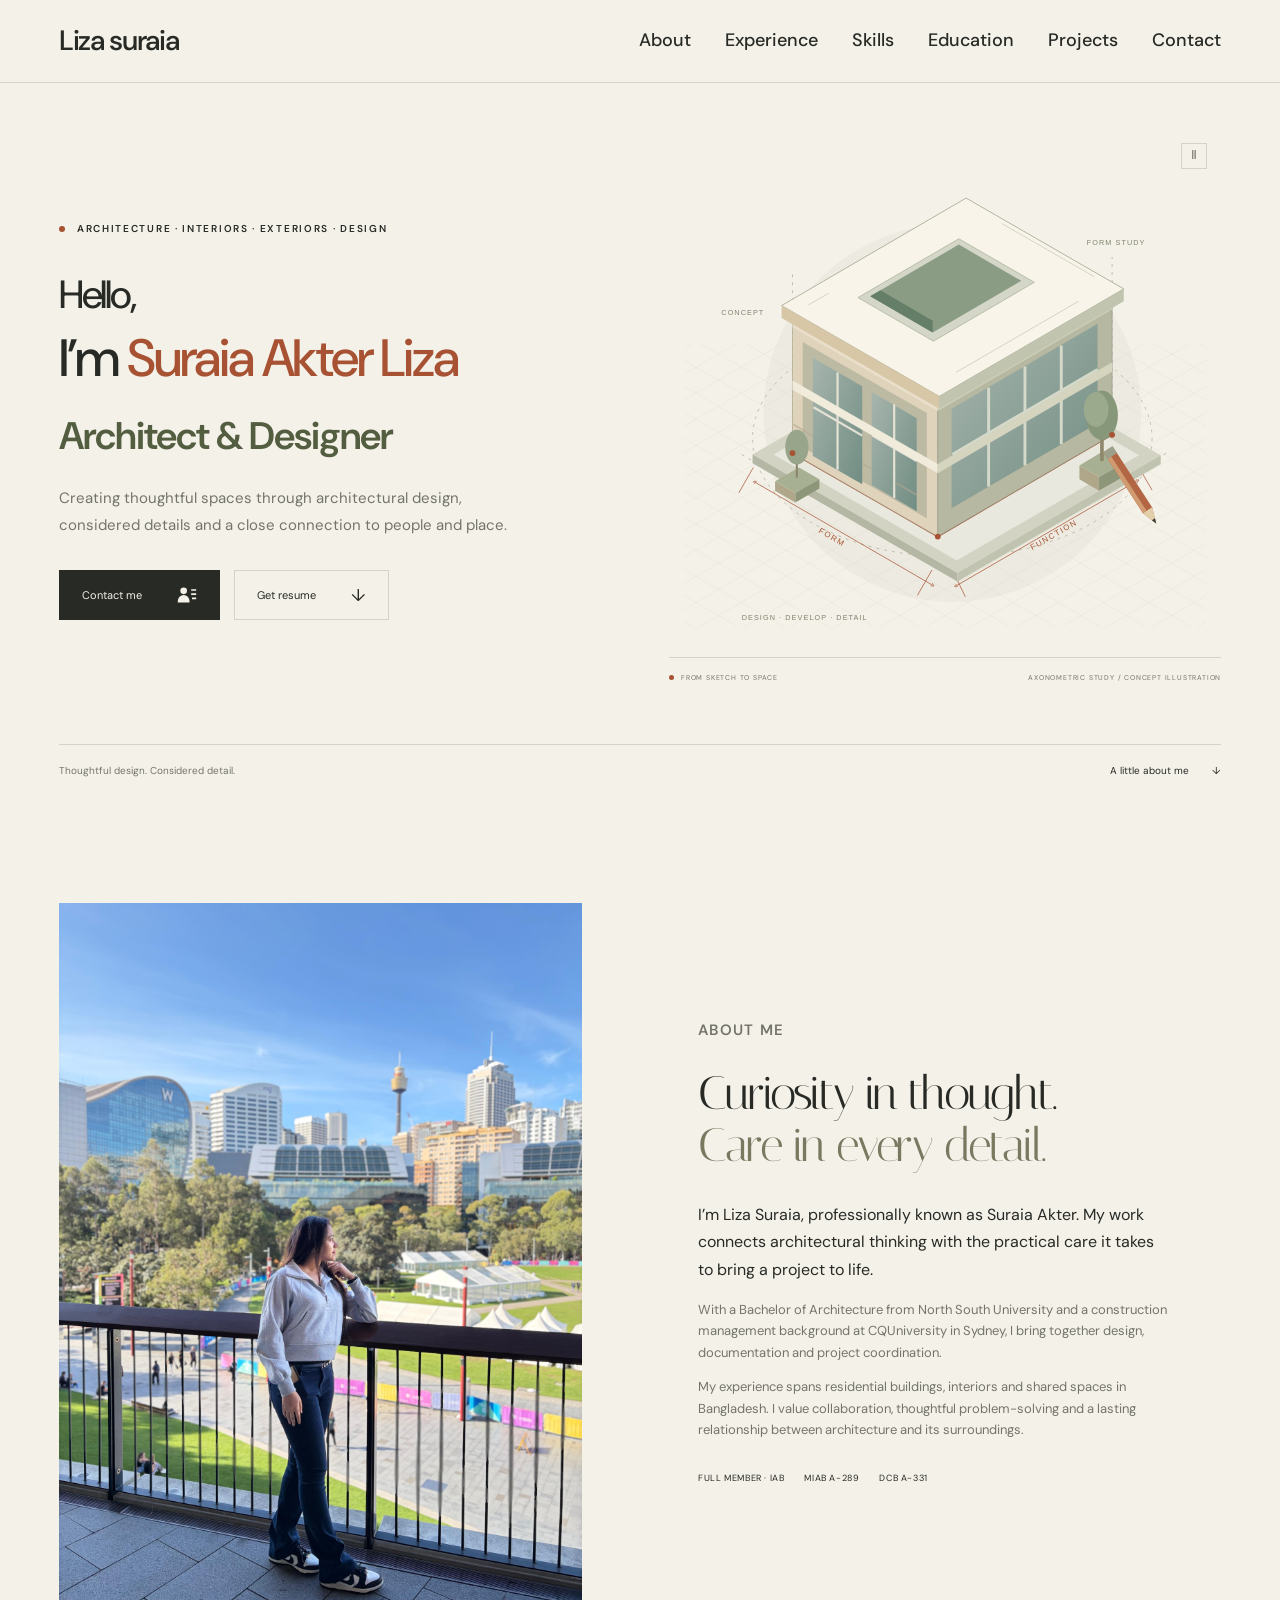
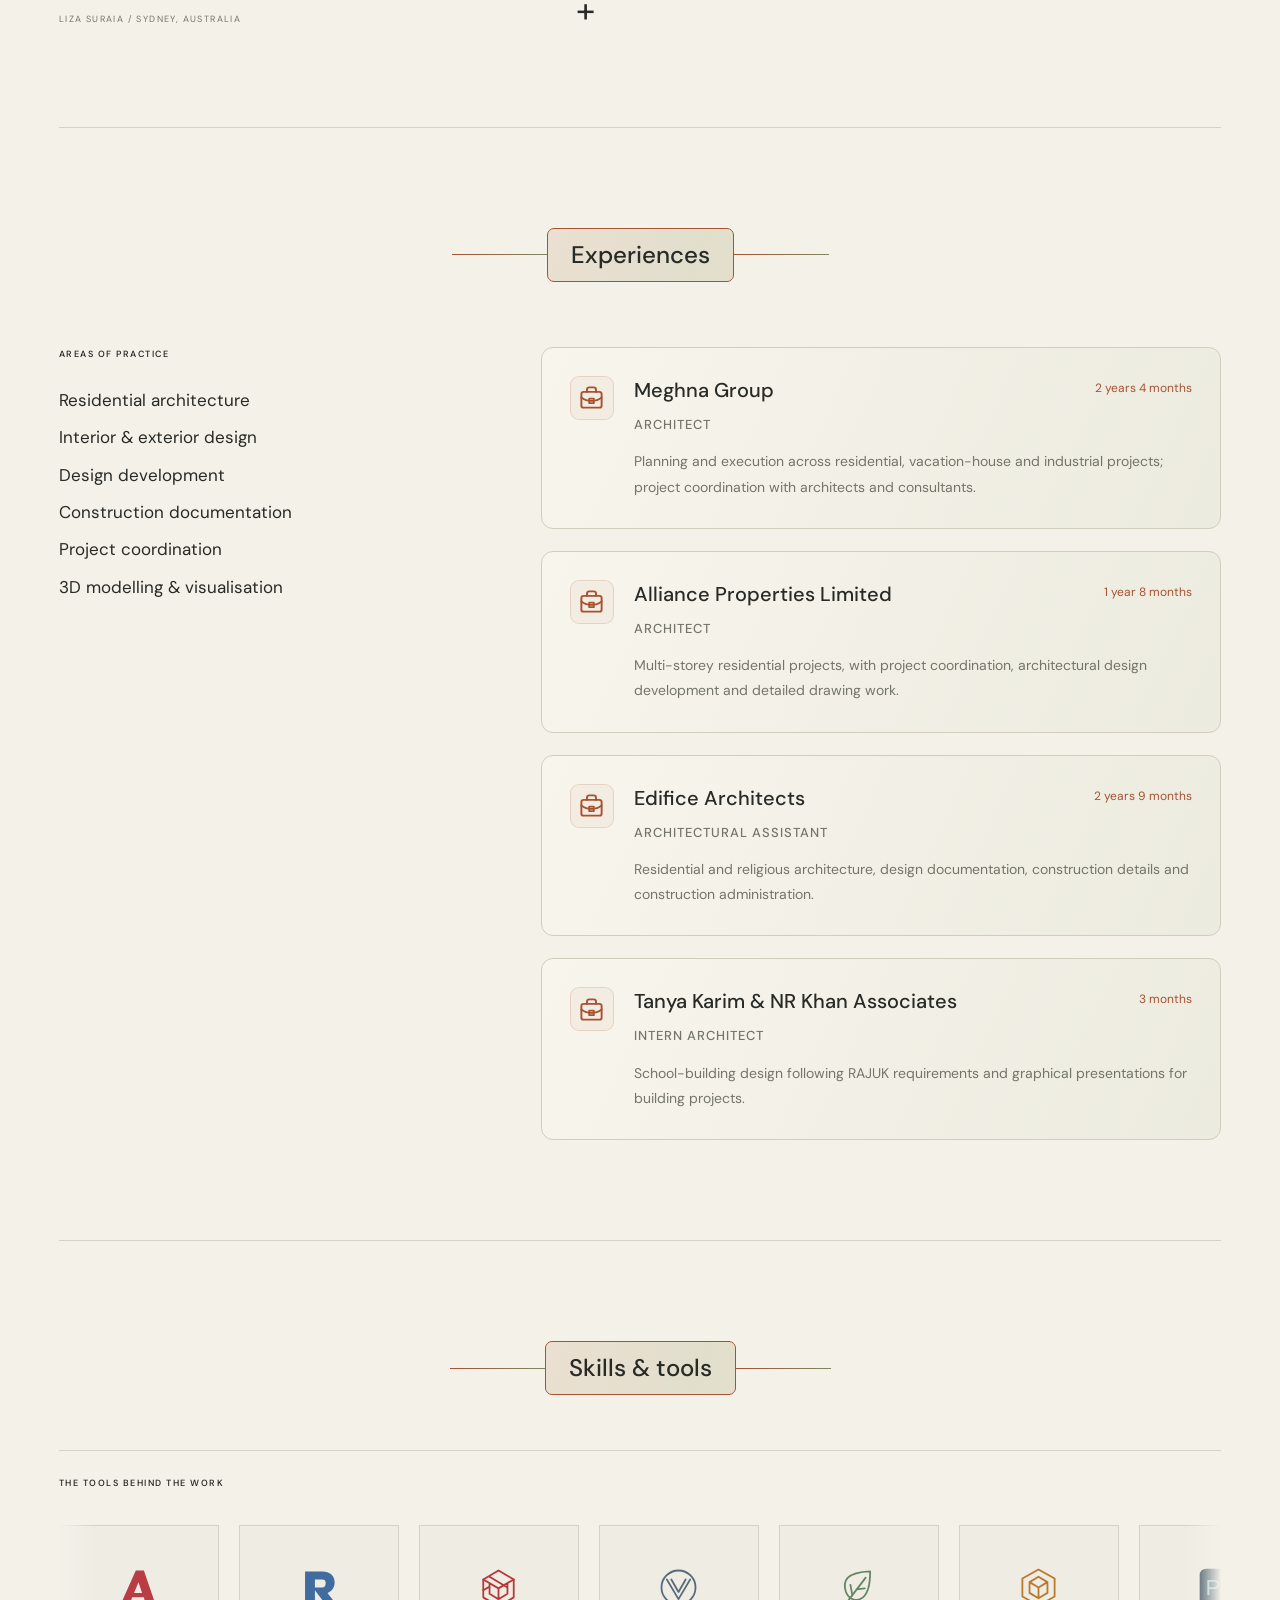
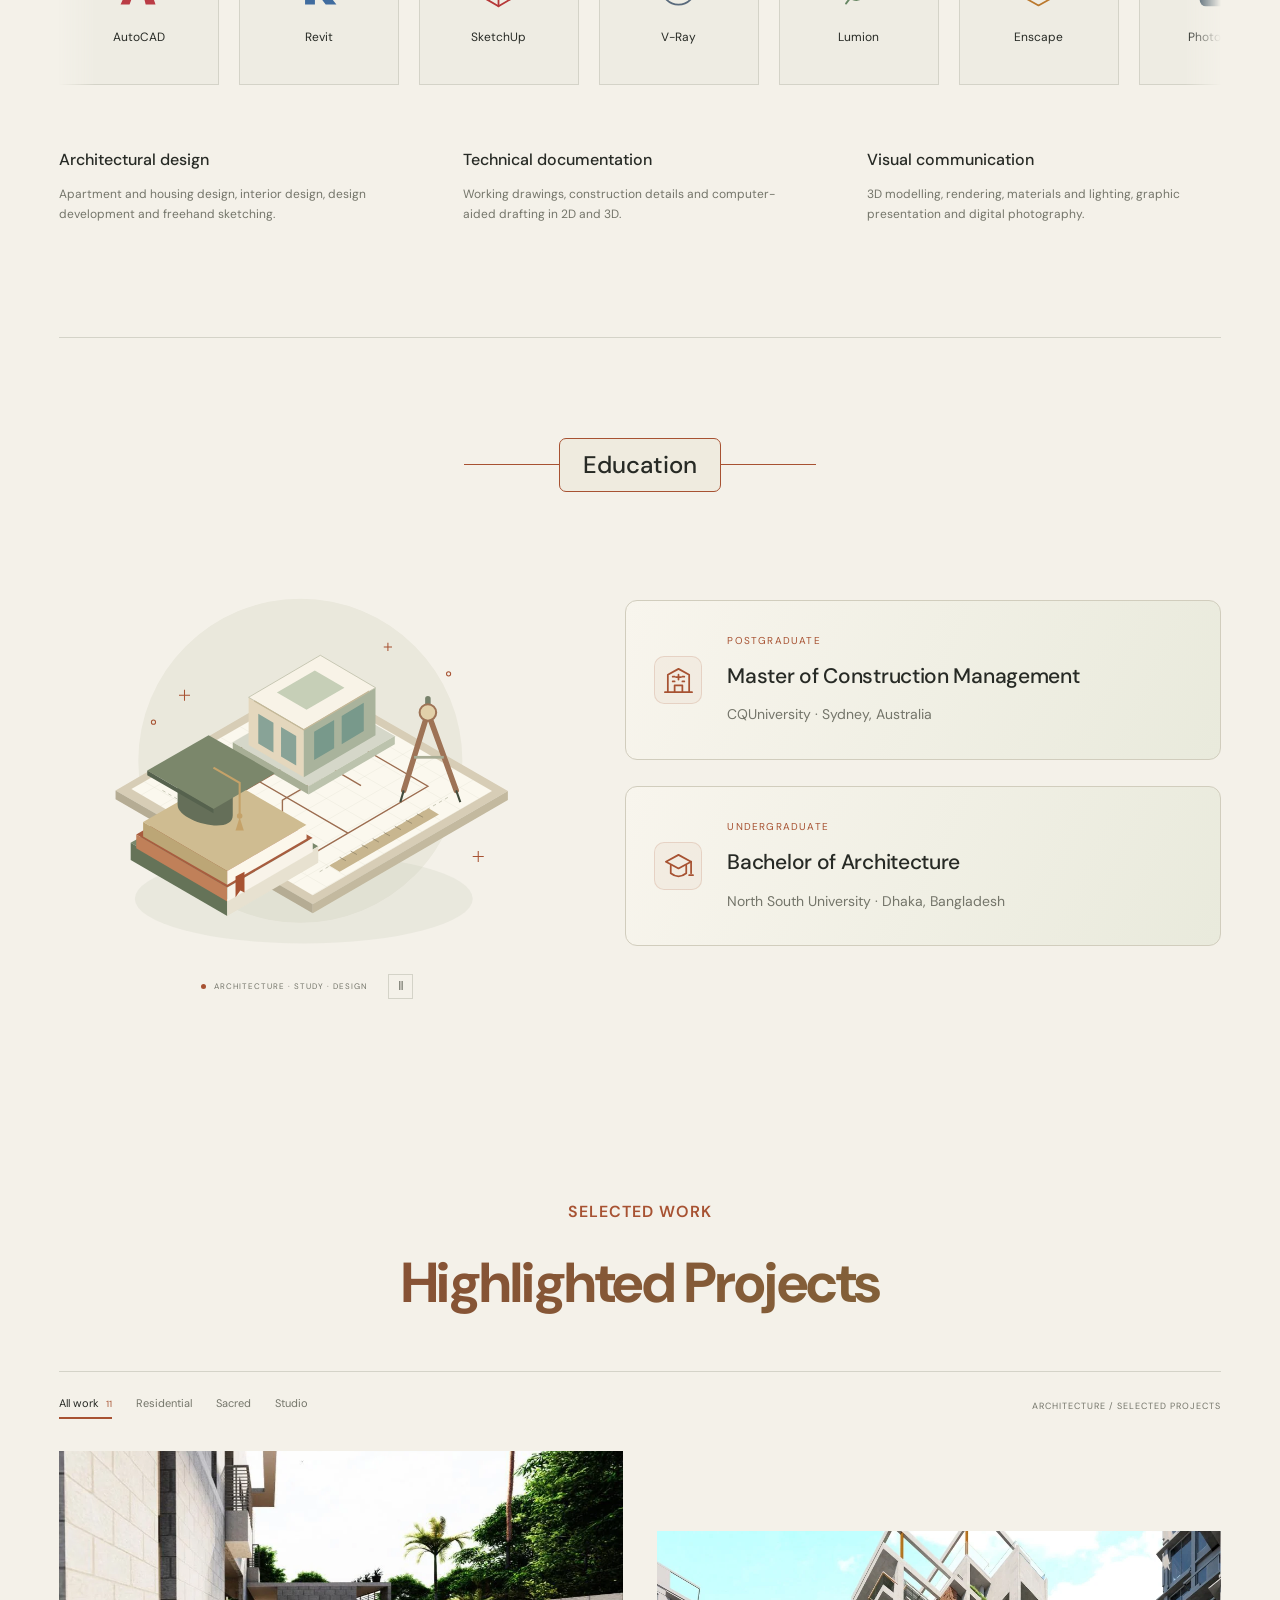
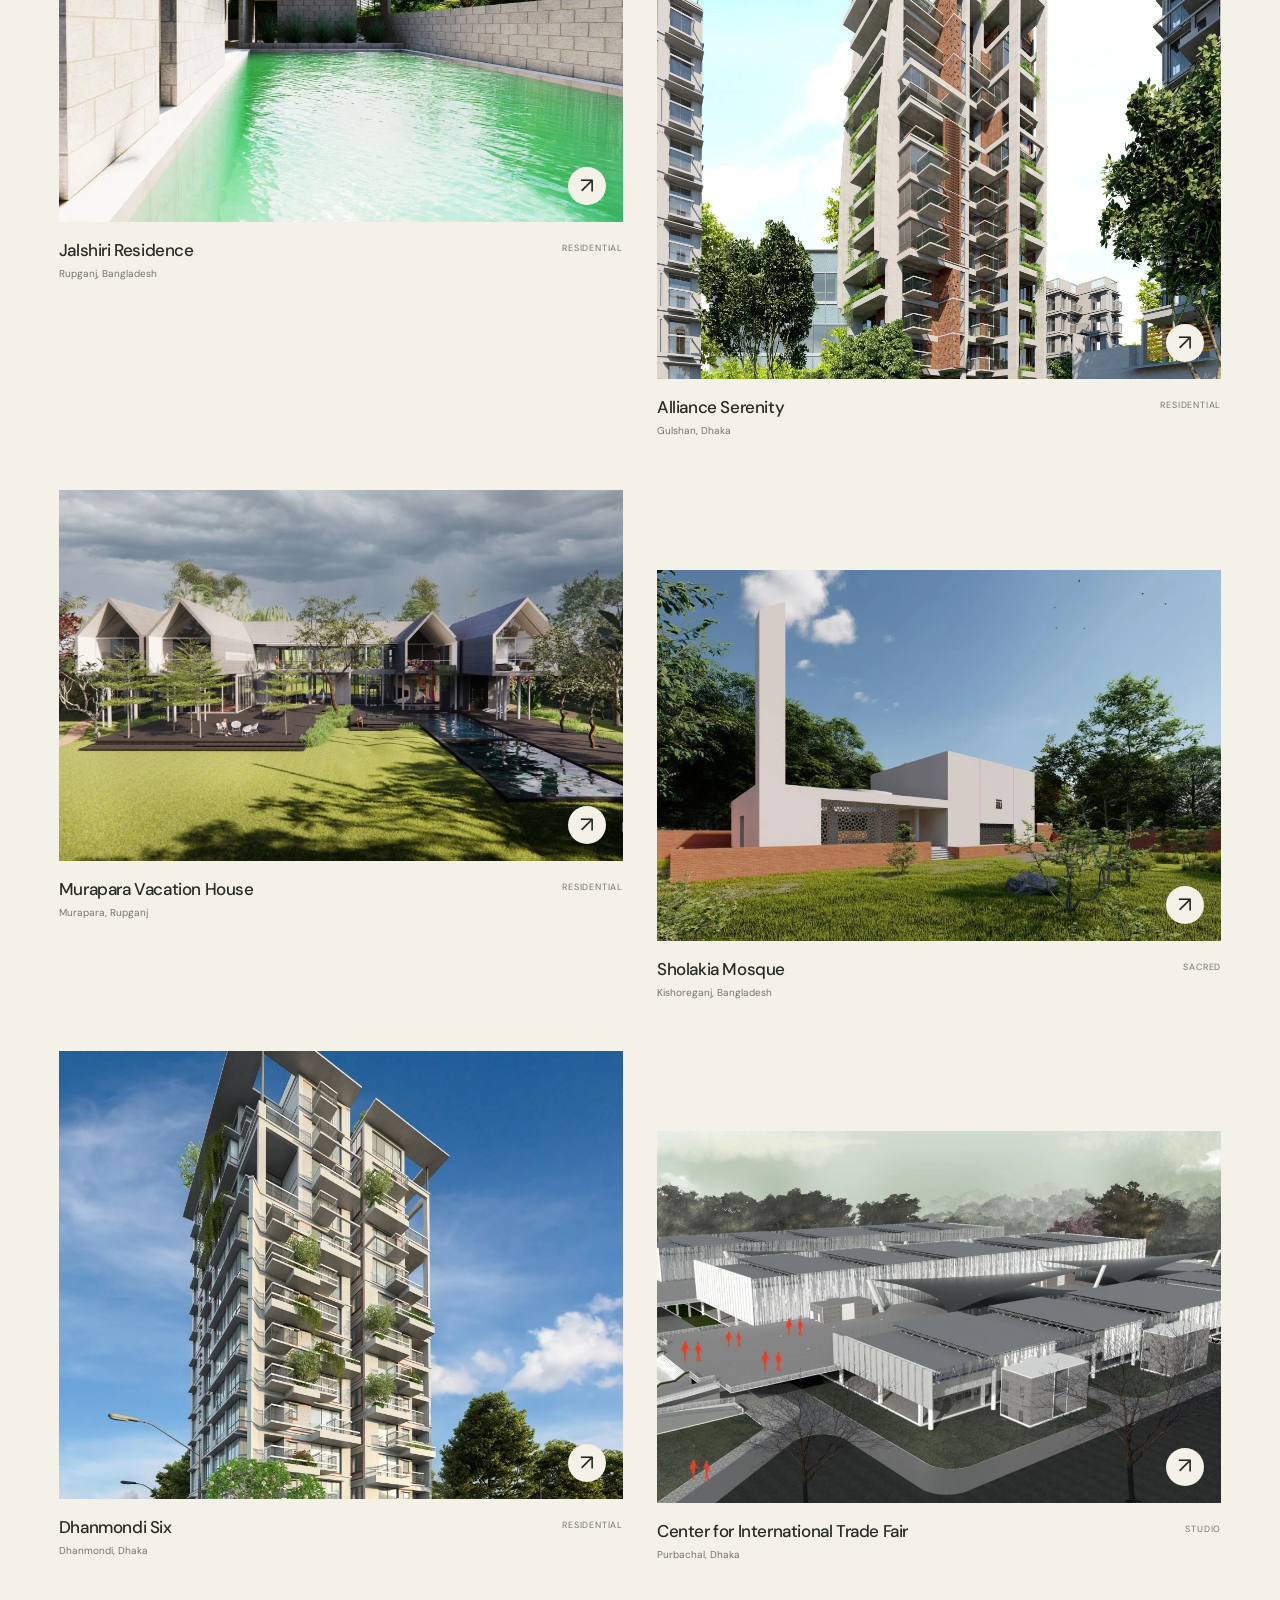
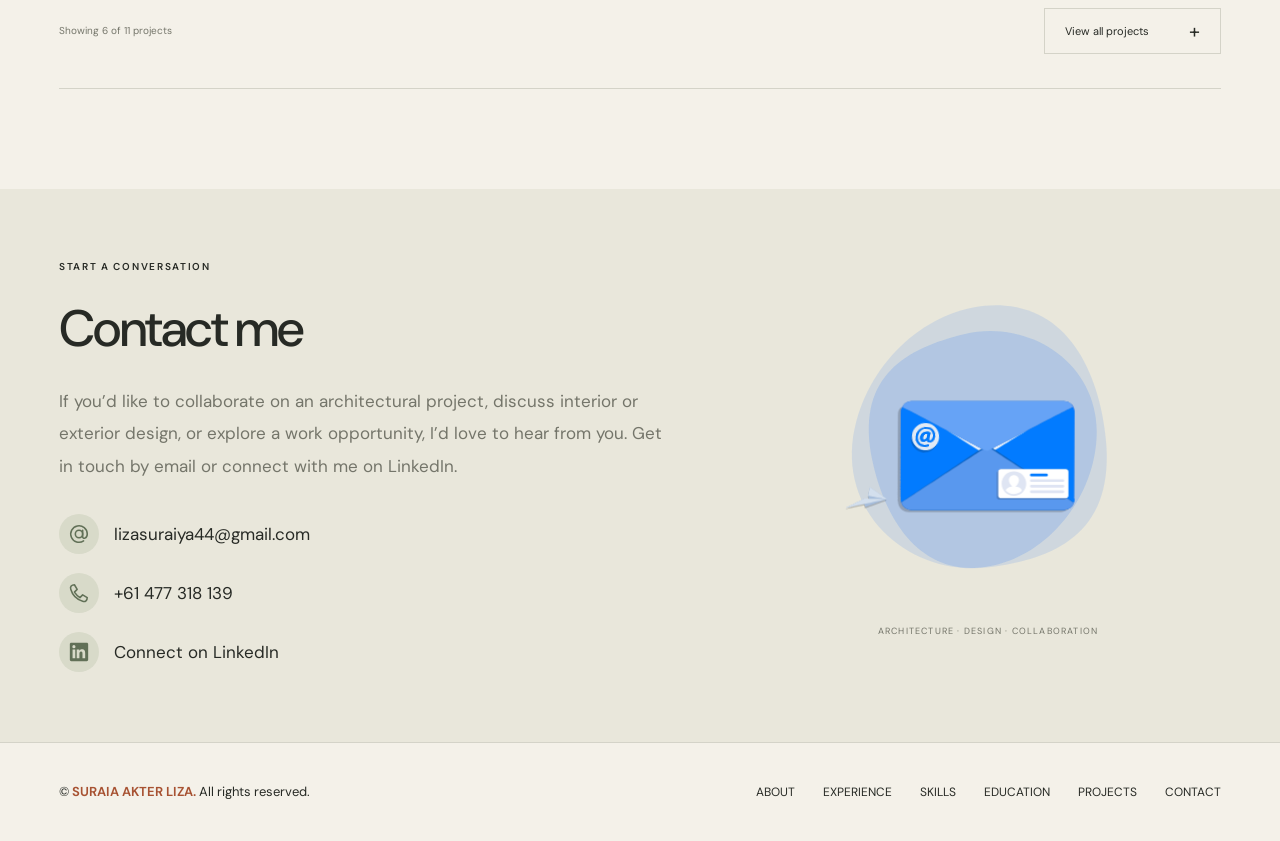
==== commit cccf1cce: "Update Site source" ====
--- a/index.html
+++ b/index.html
@@ -56,4 +56,4 @@
 <footer class="site-footer"><p class="copyright">© <span>SURAIA AKTER LIZA.</span> All rights reserved.</p><nav class="footer-nav" aria-label="Footer navigation"><a href="#about">About</a><a href="#experience">Experience</a><a href="#skills">Skills</a><a href="#education">Education</a><a href="#work">Projects</a><a href="#contact">Contact</a></nav></footer>
 <button class="back-to-top" type="button" aria-label="Back to top" aria-hidden="true" tabindex="-1"><svg viewBox="0 0 24 24" width="24" height="24" fill="none" stroke="currentColor" stroke-width="2" stroke-linecap="round" stroke-linejoin="round" aria-hidden="true"><path d="M12 20V4m-6 6 6-6 6 6"/></svg></button>
 <dialog id="project-dialog" aria-labelledby="project-title"><div class="dialog-toolbar"><span class="tiny-label">Selected project</span><button id="close-project" aria-label="Close project">Close <span>×</span></button></div><div id="project-detail"></div></dialog>
-<script src="assets/lottie-light.min.js"></script><script src="assets/contact-animation.js"></script><script src="projects.js"></script><script src="app.js"></script><dialog id="resume-request-dialog" aria-labelledby="resume-request-title"><button type="button" class="resume-request-close" aria-label="Close resume message">×</button><h2 id="resume-request-title">Thank you for your interest.</h2><p>Please contact me to request my resume. I’d be happy to share it and discuss potential opportunities.</p><a class="intro-button primary" href="mailto:lizasuraiya44@gmail.com">Contact me</a></dialog></body></html>+<dialog id="resume-request-dialog" aria-labelledby="resume-request-title"><button type="button" class="resume-request-close" aria-label="Close resume message">×</button><h2 id="resume-request-title">Thank you for your interest.</h2><p>Please contact me to request my resume. I’d be happy to share it and discuss potential opportunities.</p><a class="intro-button primary" href="mailto:lizasuraiya44@gmail.com">Contact me</a></dialog><script src="assets/lottie-light.min.js"></script><script src="assets/contact-animation.js"></script><script src="projects.js"></script><script src="app.js"></script></body></html>
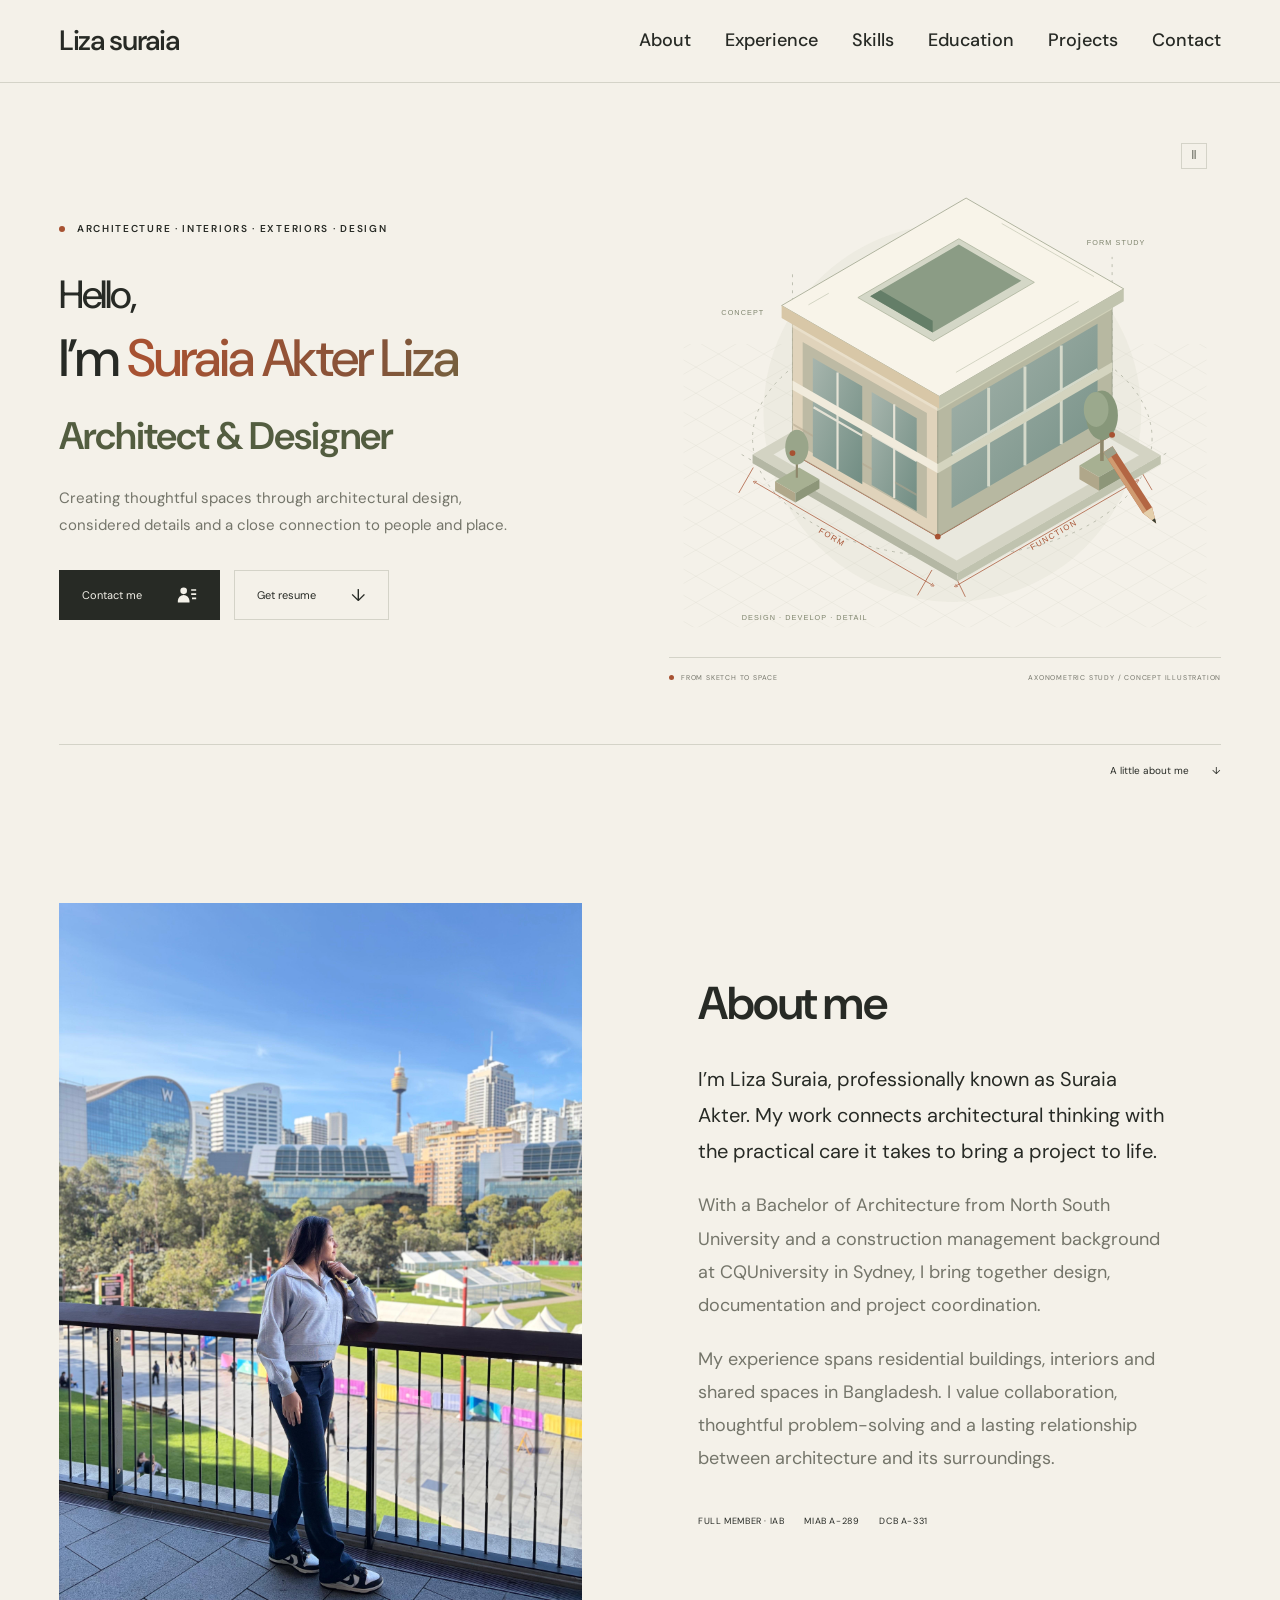
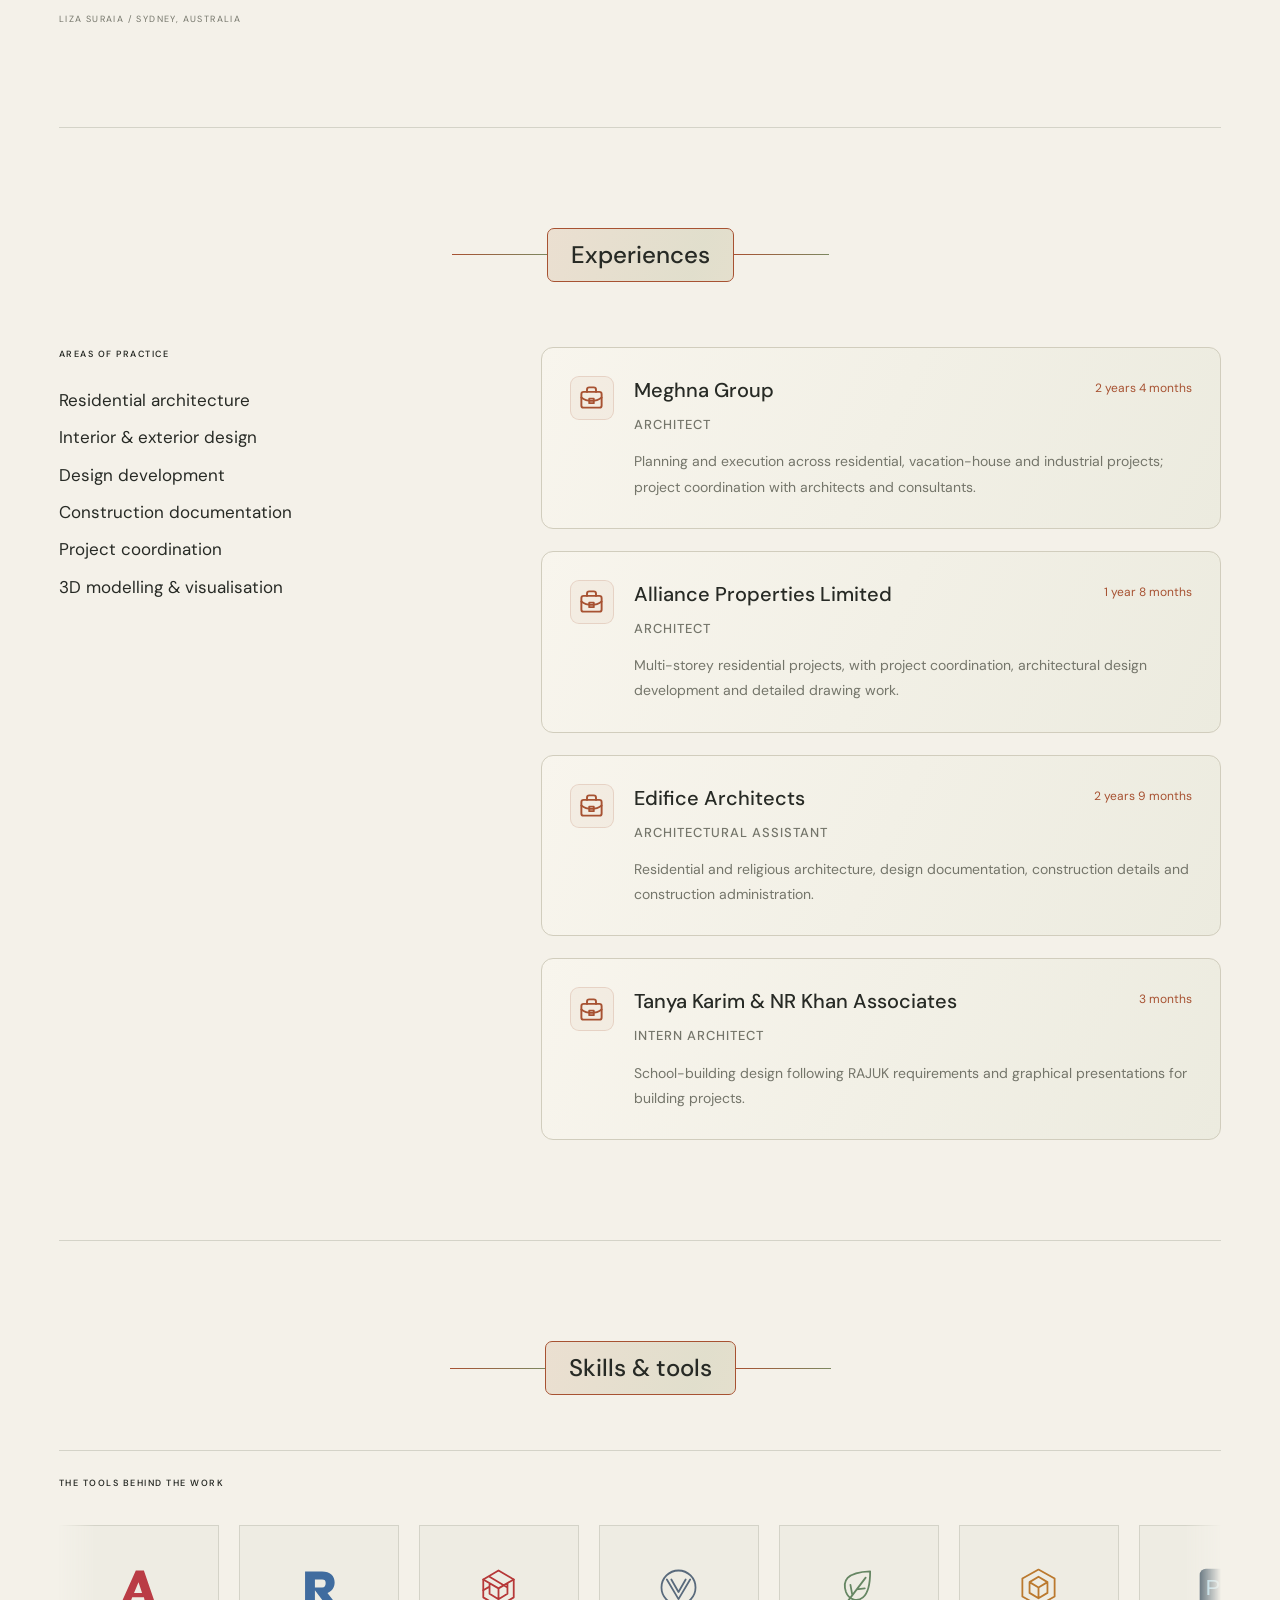
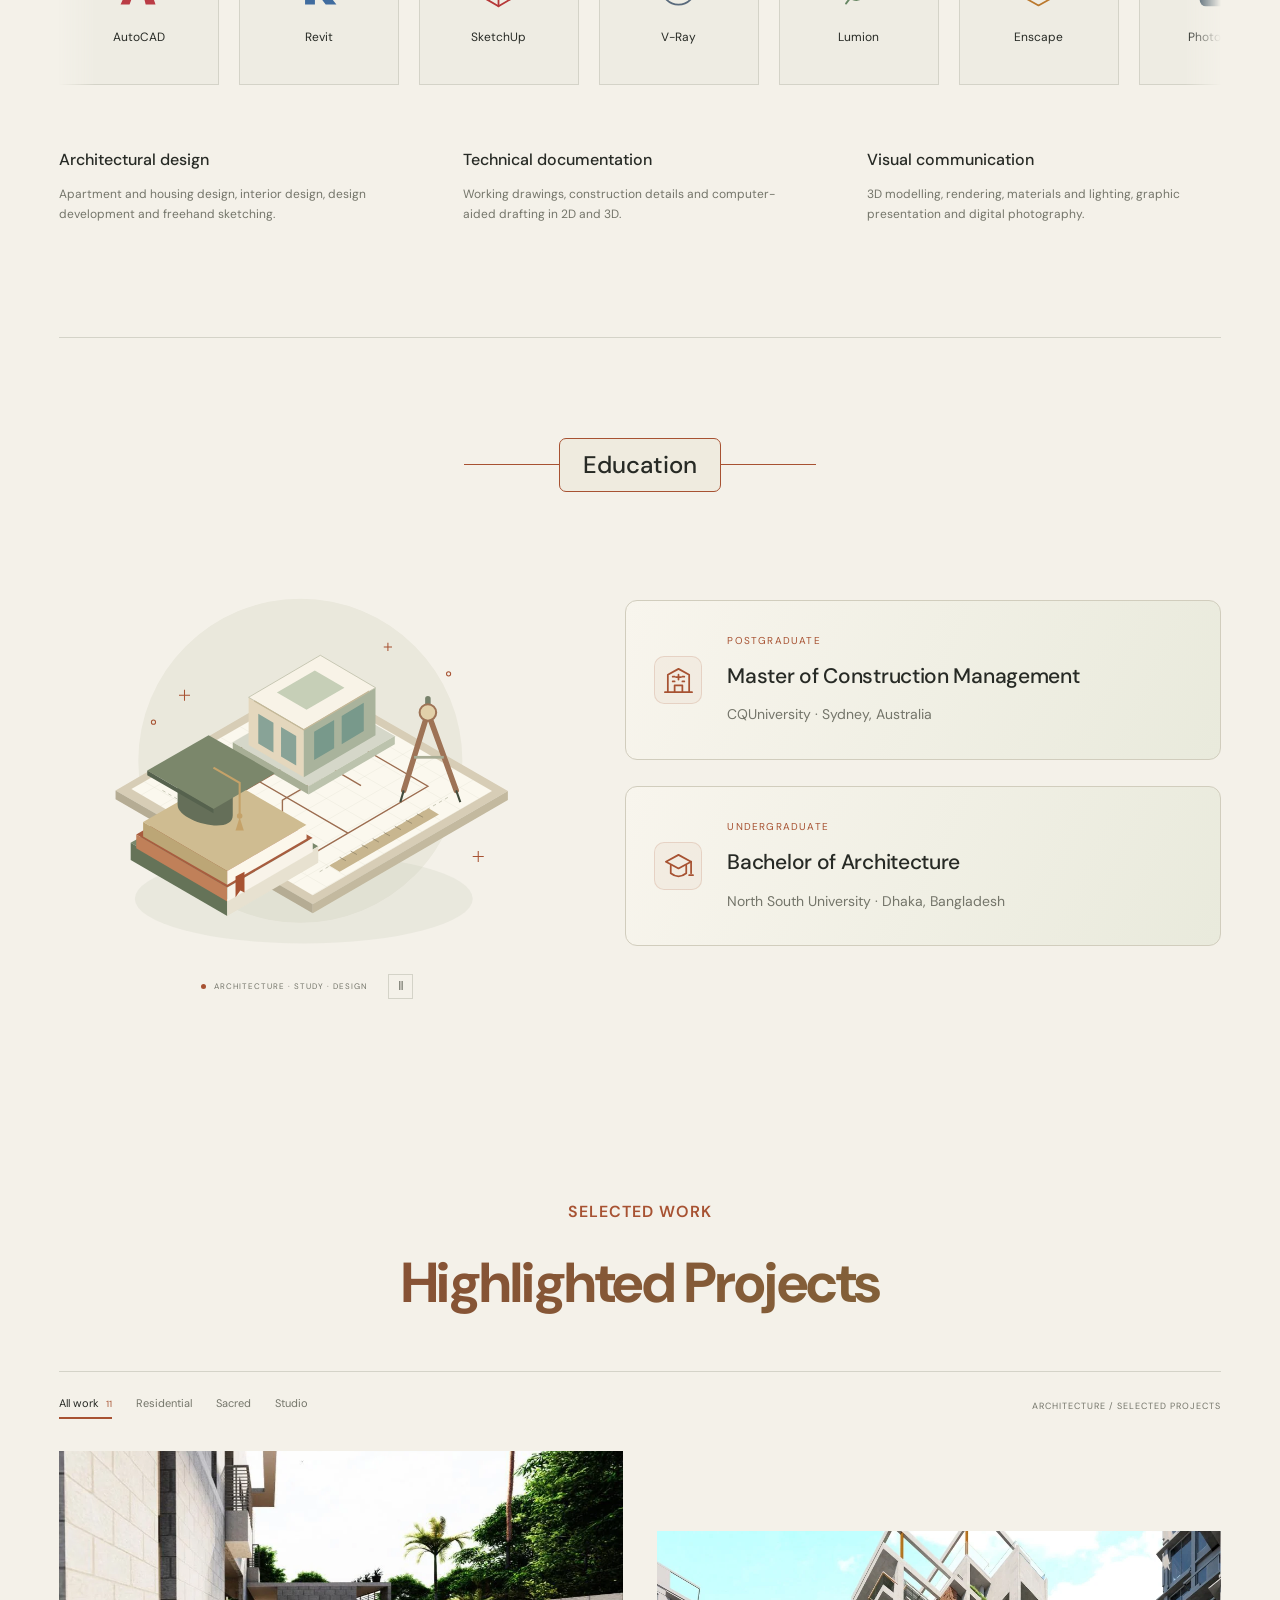
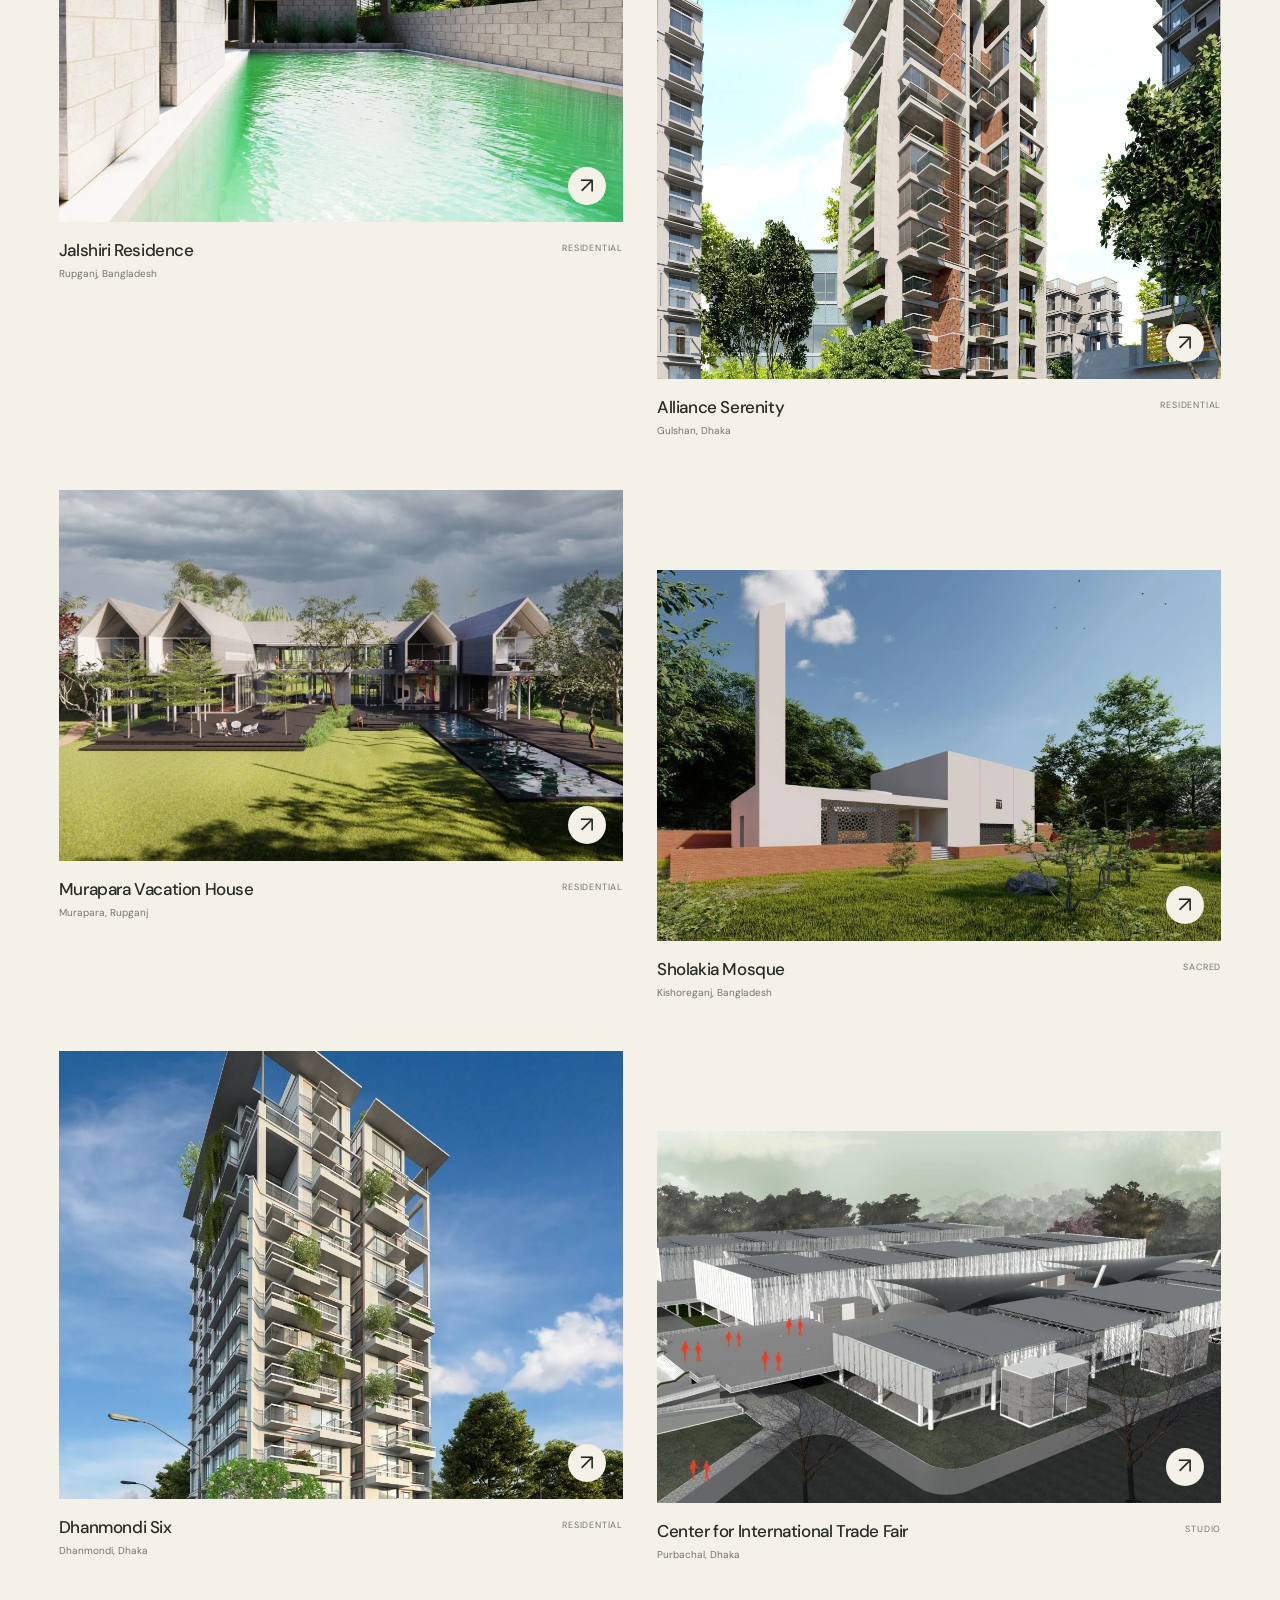
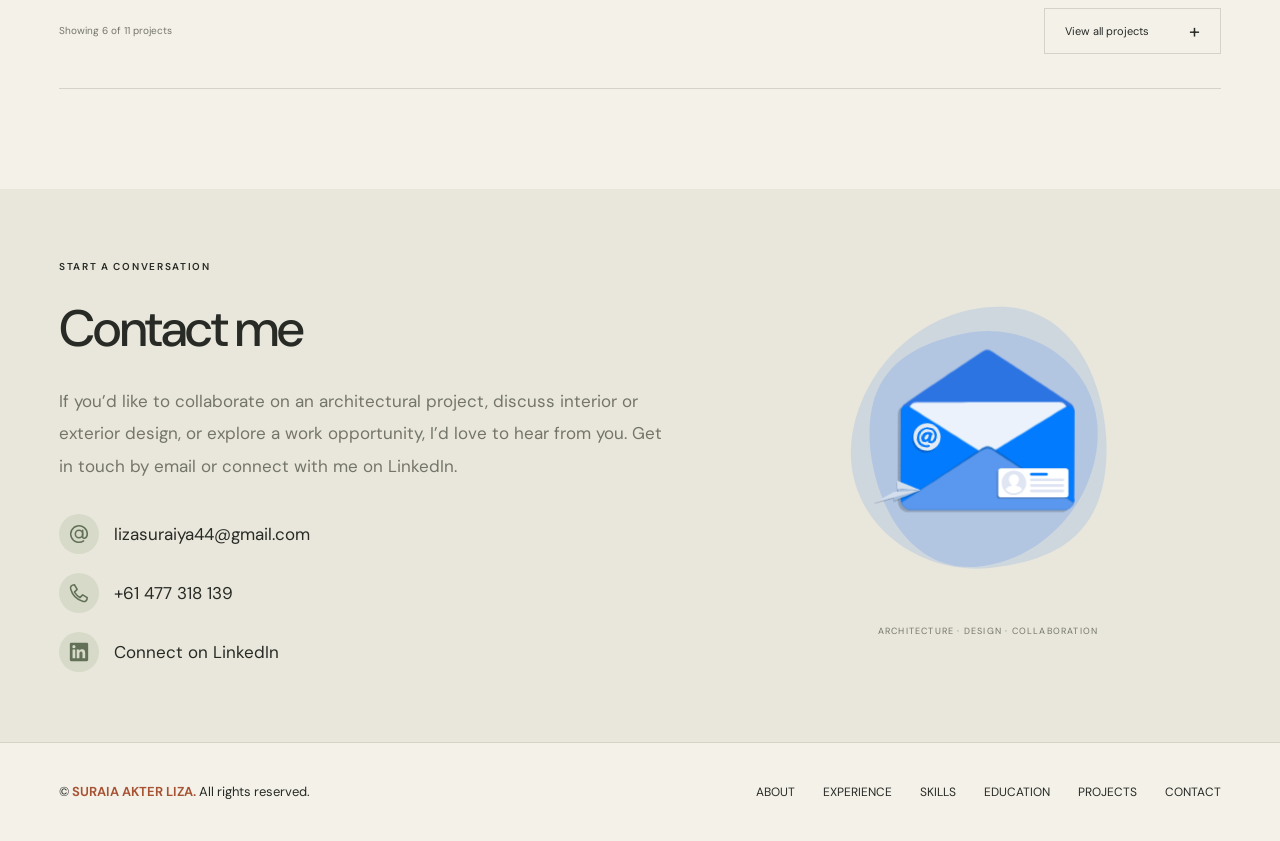
==== commit b50ad03f: "Update Site source" ====
--- a/index.html
+++ b/index.html
@@ -28,8 +28,8 @@
 <g class="draft-pencil" transform="translate(630 465) rotate(-33)"><path d="M0-100H15V0L7.5 22 0 0Z" fill="#b36643"/><path d="M0-100H6V0H0Z" fill="#d09b71"/><path d="M0 0H15L7.5 22Z" fill="#e4cfab"/><path d="m5 15 2.5 7 2.5-7Z" fill="#353b30"/><path d="M0-100H15V-89H0Z" fill="#9da18b"/></g>
 <g fill="#7e846d" font-family="Arial,sans-serif" font-size="10" letter-spacing="1.5"><text x="72" y="190">CONCEPT</text><text x="575" y="94">FORM STUDY</text><text x="100" y="610">DESIGN · DEVELOP · DETAIL</text></g>
 <g class="tracing-dots" fill="#a75232"><circle cx="170" cy="380" r="4"/><circle cx="370" cy="495" r="4"/><circle cx="610" cy="355" r="4"/></g>
-</svg><div class="art-bottomline"><span><i></i> From sketch to space</span><span>Axonometric study / Concept illustration</span></div></div><div class="intro-footer"><span>Thoughtful design. Considered detail.</span><a href="#about">A little about me <span>↓</span></a></div></section>
-<section class="about section" id="about"><div class="about-visual portrait-visual"><div class="portrait-frame"><img src="assets/liza-portrait-hq.jpg" alt="Liza Suraia overlooking Sydney from a balcony" loading="lazy" width="3024" height="4032"></div><span class="image-label">Liza Suraia / Sydney, Australia</span><span class="drawing-mark" aria-hidden="true">+</span></div><div class="about-copy"><p class="eyebrow">About me</p><h2>Curiosity in thought.<br><em>Care in every detail.</em></h2><p class="lead">I’m Liza Suraia, professionally known as Suraia Akter. My work connects architectural thinking with the practical care it takes to bring a project to life.</p><p>With a Bachelor of Architecture from North South University and a construction management background at CQUniversity in Sydney, I bring together design, documentation and project coordination.</p><p>My experience spans residential buildings, interiors and shared spaces in Bangladesh. I value collaboration, thoughtful problem-solving and a lasting relationship between architecture and its surroundings.</p><div class="credentials"><span>Full Member · IAB</span><span>MIAB A-289</span><span>DCB A-331</span></div></div></section>
+</svg><div class="art-bottomline"><span><i></i> From sketch to space</span><span>Axonometric study / Concept illustration</span></div></div><div class="intro-footer"><a href="#about">A little about me <span>↓</span></a></div></section>
+<section class="about section" id="about"><div class="about-visual portrait-visual"><div class="portrait-frame"><img src="assets/liza-portrait-hq.jpg" alt="Liza Suraia overlooking Sydney from a balcony" loading="lazy" width="3024" height="4032"></div><span class="image-label">Liza Suraia / Sydney, Australia</span></div><div class="about-copy"><h2 class="about-title">About me</h2><p class="lead">I’m Liza Suraia, professionally known as Suraia Akter. My work connects architectural thinking with the practical care it takes to bring a project to life.</p><p>With a Bachelor of Architecture from North South University and a construction management background at CQUniversity in Sydney, I bring together design, documentation and project coordination.</p><p>My experience spans residential buildings, interiors and shared spaces in Bangladesh. I value collaboration, thoughtful problem-solving and a lasting relationship between architecture and its surroundings.</p><div class="credentials"><span>Full Member · IAB</span><span>MIAB A-289</span><span>DCB A-331</span></div></div></section>
 <section class="practice section" id="experience"><div class="education-section-title animated-section-title"><span></span><h2>Experiences</h2><span></span></div><div class="practice-layout"><div class="practice-intro"><p class="tiny-label">Areas of practice</p><ul class="practice-list"><li>Residential architecture</li><li>Interior & exterior design</li><li>Design development</li><li>Construction documentation</li><li>Project coordination</li><li>3D modelling & visualisation</li></ul></div><div class="experience-list"><article class="experience-card"><div class="experience-card-icon"><svg viewBox="0 0 24 24" fill="none" stroke="currentColor" stroke-width="1.7" stroke-linecap="round" stroke-linejoin="round" aria-hidden="true"><rect x="3" y="7" width="18" height="14" rx="2"/><path d="M8 7V5a2 2 0 0 1 2-2h4a2 2 0 0 1 2 2v2M3 12c5 4 13 4 18 0M10 13h4v4h-4Z"/></svg></div><div class="experience-card-content"><div class="job-top"><span>Meghna Group</span><span class="duration">2 years 4 months</span></div><h3>Architect</h3><p>Planning and execution across residential, vacation-house and industrial projects; project coordination with architects and consultants.</p></div></article><article class="experience-card"><div class="experience-card-icon"><svg viewBox="0 0 24 24" fill="none" stroke="currentColor" stroke-width="1.7" stroke-linecap="round" stroke-linejoin="round" aria-hidden="true"><rect x="3" y="7" width="18" height="14" rx="2"/><path d="M8 7V5a2 2 0 0 1 2-2h4a2 2 0 0 1 2 2v2M3 12c5 4 13 4 18 0M10 13h4v4h-4Z"/></svg></div><div class="experience-card-content"><div class="job-top"><span>Alliance Properties Limited</span><span class="duration">1 year 8 months</span></div><h3>Architect</h3><p>Multi-storey residential projects, with project coordination, architectural design development and detailed drawing work.</p></div></article><article class="experience-card"><div class="experience-card-icon"><svg viewBox="0 0 24 24" fill="none" stroke="currentColor" stroke-width="1.7" stroke-linecap="round" stroke-linejoin="round" aria-hidden="true"><rect x="3" y="7" width="18" height="14" rx="2"/><path d="M8 7V5a2 2 0 0 1 2-2h4a2 2 0 0 1 2 2v2M3 12c5 4 13 4 18 0M10 13h4v4h-4Z"/></svg></div><div class="experience-card-content"><div class="job-top"><span>Edifice Architects</span><span class="duration">2 years 9 months</span></div><h3>Architectural Assistant</h3><p>Residential and religious architecture, design documentation, construction details and construction administration.</p></div></article><article class="experience-card"><div class="experience-card-icon"><svg viewBox="0 0 24 24" fill="none" stroke="currentColor" stroke-width="1.7" stroke-linecap="round" stroke-linejoin="round" aria-hidden="true"><rect x="3" y="7" width="18" height="14" rx="2"/><path d="M8 7V5a2 2 0 0 1 2-2h4a2 2 0 0 1 2 2v2M3 12c5 4 13 4 18 0M10 13h4v4h-4Z"/></svg></div><div class="experience-card-content"><div class="job-top"><span>Tanya Karim & NR Khan Associates</span><span class="duration">3 months</span></div><h3>Intern Architect</h3><p>School-building design following RAJUK requirements and graphical presentations for building projects.</p></div></article></div></div></section>
 <section id="skills" class="skills section"><div class="education-section-title animated-section-title"><span></span><h2>Skills & tools</h2><span></span></div><div class="toolbox animated-toolbox"><p class="tiny-label">The tools behind the work</p><div class="tool-marquee" tabindex="0" role="region" aria-label="Design tools. Hover or focus here to pause the scrolling animation."><div class="tool-track"><div class="tool-group"><div class="tool-card" style="--tool-color:#ba3c45"><span class="tool-icon"><svg viewBox="0 0 48 48" fill="currentColor" aria-hidden="true"><path d="M21 5h9l13 38H32l-2-8H17l-3 8H4L21 5Zm3 13-5 12h9l-4-12Z"/></svg></span><span class="tool-name">AutoCAD</span></div><div class="tool-card" style="--tool-color:#406c9f"><span class="tool-icon"><svg viewBox="0 0 48 48" fill="currentColor" aria-hidden="true"><path d="M9 6h19c9 0 14 5 14 12 0 6-3 10-8 12l10 13H32L20 27v16H9V6Zm11 9v9h8c3 0 4-2 4-5s-1-4-4-4h-8Z"/></svg></span><span class="tool-name">Revit</span></div><div class="tool-card" style="--tool-color:#b63838"><span class="tool-icon"><svg viewBox="0 0 48 48" fill="none" stroke="currentColor" stroke-width="2" stroke-linecap="round" stroke-linejoin="round" aria-hidden="true"><path d="m24 5 17 10v20L24 45 7 35V15L24 5Z"/><path d="m7 15 17 10 17-10M24 25v20M14 19v12l10 6 10-6V19M14 12l20 12M7 27l7-4"/></svg></span><span class="tool-name">SketchUp</span></div><div class="tool-card" style="--tool-color:#596a7c"><span class="tool-icon"><svg viewBox="0 0 48 48" fill="none" stroke="currentColor" stroke-width="2" stroke-linecap="round" stroke-linejoin="round" aria-hidden="true"><circle cx="24" cy="24" r="19"/><path d="m11 15 13 22 13-22M16 15l8 14 8-14"/></svg></span><span class="tool-name">V-Ray</span></div><div class="tool-card" style="--tool-color:#668663"><span class="tool-icon"><svg viewBox="0 0 48 48" fill="none" stroke="currentColor" stroke-width="2" stroke-linecap="round" stroke-linejoin="round" aria-hidden="true"><path d="M37 6C10 7 6 17 10 29c3 8 12 12 19 6 7-6 8-18 8-29Z"/><path d="M10 42 32 13M17 32l-2-11m7 5 9-1"/></svg></span><span class="tool-name">Lumion</span></div><div class="tool-card" style="--tool-color:#bb792e"><span class="tool-icon"><svg viewBox="0 0 48 48" fill="none" stroke="currentColor" stroke-width="2" stroke-linecap="round" stroke-linejoin="round" aria-hidden="true"><path d="m24 4 18 10v20L24 44 6 34V14L24 4Z"/><path d="m14 18 10-6 10 6-10 6-10-6Zm0 0v12l10 6 10-6V18M24 24v12"/></svg></span><span class="tool-name">Enscape</span></div><div class="tool-card" style="--tool-color:#377ca6"><span class="tool-icon"><svg viewBox="0 0 48 48" aria-hidden="true"><rect x="3" y="3" width="42" height="42" rx="7" fill="#173246"/><text x="24" y="32" text-anchor="middle" fill="#80c7e8" font-family="Arial,sans-serif" font-size="25" font-weight="500">Ps</text></svg></span><span class="tool-name">Photoshop</span></div><div class="tool-card" style="--tool-color:#5d884c"><span class="tool-icon"><svg viewBox="0 0 48 48" fill="none" stroke="currentColor" stroke-width="2" stroke-linecap="round" stroke-linejoin="round" aria-hidden="true"><path d="M11 18a13 13 0 1 1 26 0c0 8-9 15-10 19h-6c-1-4-10-11-10-19Z"/><path d="M19 18c0-8 2-13 5-13s5 5 5 13-4 15-5 19c-1-4-5-11-5-19Zm-7 1h24M21 41h6"/></svg></span><span class="tool-name">CorelDRAW</span></div><div class="tool-card" style="--tool-color:#a75232"><span class="tool-icon"><svg viewBox="0 0 48 48" fill="none" stroke="currentColor" stroke-width="2" stroke-linecap="round" stroke-linejoin="round" aria-hidden="true"><path d="m9 33 22-22 7 7-22 22-10 3 3-10ZM28 14l7 7M9 33l7 7M32 10l3-3a4 4 0 0 1 6 6l-3 3"/><path d="M22 42h19M6 15h12M6 21h7"/></svg></span><span class="tool-name">Freehand sketching</span></div><div class="tool-card" style="--tool-color:#77639f"><span class="tool-icon"><svg viewBox="0 0 48 48" fill="none" stroke="currentColor" stroke-width="2" stroke-linejoin="round" aria-hidden="true"><path d="m24 4 19 10-5 22-14 9L10 36 5 14 24 4Z"/><path d="m5 14 19 11 19-11M24 25v20M14 15l10 22 10-22M24 4v9"/></svg></span><span class="tool-name">Chaos Veras</span></div><div class="tool-card" style="--tool-color:#477b56"><span class="tool-icon"><svg viewBox="0 0 48 48" aria-hidden="true"><rect x="3" y="3" width="42" height="42" rx="9" fill="#477b56"/><text x="24" y="32" text-anchor="middle" fill="#f4f1e9" font-family="Arial,sans-serif" font-size="24" font-weight="600">D5</text></svg></span><span class="tool-name">D5 Render</span></div></div><div class="tool-group tool-copy" aria-hidden="true" inert><div class="tool-card" style="--tool-color:#ba3c45"><span class="tool-icon"><svg viewBox="0 0 48 48" fill="currentColor" aria-hidden="true"><path d="M21 5h9l13 38H32l-2-8H17l-3 8H4L21 5Zm3 13-5 12h9l-4-12Z"/></svg></span><span class="tool-name">AutoCAD</span></div><div class="tool-card" style="--tool-color:#406c9f"><span class="tool-icon"><svg viewBox="0 0 48 48" fill="currentColor" aria-hidden="true"><path d="M9 6h19c9 0 14 5 14 12 0 6-3 10-8 12l10 13H32L20 27v16H9V6Zm11 9v9h8c3 0 4-2 4-5s-1-4-4-4h-8Z"/></svg></span><span class="tool-name">Revit</span></div><div class="tool-card" style="--tool-color:#b63838"><span class="tool-icon"><svg viewBox="0 0 48 48" fill="none" stroke="currentColor" stroke-width="2" stroke-linecap="round" stroke-linejoin="round" aria-hidden="true"><path d="m24 5 17 10v20L24 45 7 35V15L24 5Z"/><path d="m7 15 17 10 17-10M24 25v20M14 19v12l10 6 10-6V19M14 12l20 12M7 27l7-4"/></svg></span><span class="tool-name">SketchUp</span></div><div class="tool-card" style="--tool-color:#596a7c"><span class="tool-icon"><svg viewBox="0 0 48 48" fill="none" stroke="currentColor" stroke-width="2" stroke-linecap="round" stroke-linejoin="round" aria-hidden="true"><circle cx="24" cy="24" r="19"/><path d="m11 15 13 22 13-22M16 15l8 14 8-14"/></svg></span><span class="tool-name">V-Ray</span></div><div class="tool-card" style="--tool-color:#668663"><span class="tool-icon"><svg viewBox="0 0 48 48" fill="none" stroke="currentColor" stroke-width="2" stroke-linecap="round" stroke-linejoin="round" aria-hidden="true"><path d="M37 6C10 7 6 17 10 29c3 8 12 12 19 6 7-6 8-18 8-29Z"/><path d="M10 42 32 13M17 32l-2-11m7 5 9-1"/></svg></span><span class="tool-name">Lumion</span></div><div class="tool-card" style="--tool-color:#bb792e"><span class="tool-icon"><svg viewBox="0 0 48 48" fill="none" stroke="currentColor" stroke-width="2" stroke-linecap="round" stroke-linejoin="round" aria-hidden="true"><path d="m24 4 18 10v20L24 44 6 34V14L24 4Z"/><path d="m14 18 10-6 10 6-10 6-10-6Zm0 0v12l10 6 10-6V18M24 24v12"/></svg></span><span class="tool-name">Enscape</span></div><div class="tool-card" style="--tool-color:#377ca6"><span class="tool-icon"><svg viewBox="0 0 48 48" aria-hidden="true"><rect x="3" y="3" width="42" height="42" rx="7" fill="#173246"/><text x="24" y="32" text-anchor="middle" fill="#80c7e8" font-family="Arial,sans-serif" font-size="25" font-weight="500">Ps</text></svg></span><span class="tool-name">Photoshop</span></div><div class="tool-card" style="--tool-color:#5d884c"><span class="tool-icon"><svg viewBox="0 0 48 48" fill="none" stroke="currentColor" stroke-width="2" stroke-linecap="round" stroke-linejoin="round" aria-hidden="true"><path d="M11 18a13 13 0 1 1 26 0c0 8-9 15-10 19h-6c-1-4-10-11-10-19Z"/><path d="M19 18c0-8 2-13 5-13s5 5 5 13-4 15-5 19c-1-4-5-11-5-19Zm-7 1h24M21 41h6"/></svg></span><span class="tool-name">CorelDRAW</span></div><div class="tool-card" style="--tool-color:#a75232"><span class="tool-icon"><svg viewBox="0 0 48 48" fill="none" stroke="currentColor" stroke-width="2" stroke-linecap="round" stroke-linejoin="round" aria-hidden="true"><path d="m9 33 22-22 7 7-22 22-10 3 3-10ZM28 14l7 7M9 33l7 7M32 10l3-3a4 4 0 0 1 6 6l-3 3"/><path d="M22 42h19M6 15h12M6 21h7"/></svg></span><span class="tool-name">Freehand sketching</span></div><div class="tool-card" style="--tool-color:#77639f"><span class="tool-icon"><svg viewBox="0 0 48 48" fill="none" stroke="currentColor" stroke-width="2" stroke-linejoin="round" aria-hidden="true"><path d="m24 4 19 10-5 22-14 9L10 36 5 14 24 4Z"/><path d="m5 14 19 11 19-11M24 25v20M14 15l10 22 10-22M24 4v9"/></svg></span><span class="tool-name">Chaos Veras</span></div><div class="tool-card" style="--tool-color:#477b56"><span class="tool-icon"><svg viewBox="0 0 48 48" aria-hidden="true"><rect x="3" y="3" width="42" height="42" rx="9" fill="#477b56"/><text x="24" y="32" text-anchor="middle" fill="#f4f1e9" font-family="Arial,sans-serif" font-size="24" font-weight="600">D5</text></svg></span><span class="tool-name">D5 Render</span></div></div></div></div></div><div class="skill-disciplines"><div><h3>Architectural design</h3><p>Apartment and housing design, interior design, design development and freehand sketching.</p></div><div><h3>Technical documentation</h3><p>Working drawings, construction details and computer-aided drafting in 2D and 3D.</p></div><div><h3>Visual communication</h3><p>3D modelling, rendering, materials and lighting, graphic presentation and digital photography.</p></div></div></section>
 <section id="education" class="education section"><div class="education-section-title"><span></span><h2>Education</h2><span></span></div><div class="education-layout"><div class="education-illustration"><svg class="study-art" viewBox="0 0 720 620" role="img" aria-labelledby="study-title study-description"><title id="study-title">Architecture study in motion</title><desc id="study-description">An animated architectural model, drafting plan, study books, graduation cap and drawing compass.</desc><defs><pattern id="study-grid" width="32" height="32" patternUnits="userSpaceOnUse" patternTransform="matrix(.866 .5 -.866 .5 360 220)"><path d="M32 0H0V32" fill="none" stroke="#d0d0bf" stroke-width=".8"/></pattern></defs>
@@ -56,4 +56,4 @@
 <footer class="site-footer"><p class="copyright">© <span>SURAIA AKTER LIZA.</span> All rights reserved.</p><nav class="footer-nav" aria-label="Footer navigation"><a href="#about">About</a><a href="#experience">Experience</a><a href="#skills">Skills</a><a href="#education">Education</a><a href="#work">Projects</a><a href="#contact">Contact</a></nav></footer>
 <button class="back-to-top" type="button" aria-label="Back to top" aria-hidden="true" tabindex="-1"><svg viewBox="0 0 24 24" width="24" height="24" fill="none" stroke="currentColor" stroke-width="2" stroke-linecap="round" stroke-linejoin="round" aria-hidden="true"><path d="M12 20V4m-6 6 6-6 6 6"/></svg></button>
 <dialog id="project-dialog" aria-labelledby="project-title"><div class="dialog-toolbar"><span class="tiny-label">Selected project</span><button id="close-project" aria-label="Close project">Close <span>×</span></button></div><div id="project-detail"></div></dialog>
-<dialog id="resume-request-dialog" aria-labelledby="resume-request-title"><button type="button" class="resume-request-close" aria-label="Close resume message">×</button><h2 id="resume-request-title">Thank you for your interest.</h2><p>Please contact me to request my resume. I’d be happy to share it and discuss potential opportunities.</p><a class="intro-button primary" href="mailto:lizasuraiya44@gmail.com">Contact me</a></dialog><script src="assets/lottie-light.min.js"></script><script src="assets/contact-animation.js"></script><script src="projects.js"></script><script src="app.js"></script></body></html>+<dialog id="resume-request-dialog" aria-labelledby="resume-request-title"><button type="button" class="resume-request-close" aria-label="Close resume message">×</button><h2 id="resume-request-title">Thank you for your interest.</h2><p>Please contact me to request my resume. I’d be happy to share it and discuss potential opportunities.</p><a class="intro-button primary" href="#contact" id="resume-contact-link">Contact me</a></dialog><script src="assets/lottie-light.min.js"></script><script src="assets/contact-animation.js"></script><script src="projects.js"></script><script src="app.js"></script></body></html>
--- a/style.css
+++ b/style.css
@@ -68,3 +68,10 @@
 @media(max-width:1100px){.site-header nav{gap:20px}.site-header nav a{font-size:15px}}
 @media(max-width:700px){.site-header nav a{font-size:18px}.intro-role{font-size:32px}.selected-work-heading .eyebrow{font-size:12px}.selected-work-heading h2{font-size:36px;letter-spacing:-1px}.selected-work-heading{margin-bottom:25px}#resume-request-dialog{padding:45px 24px 30px}#resume-request-dialog h2{font-size:25px}#resume-request-dialog p{font-size:14px}}
 @media(prefers-reduced-motion:reduce){.animated-section-title h2:before,.animated-section-title>span,.animated-gradient-text{animation:none}}
+
+/* Clear About typography and a warm animated signature. */
+.about-copy .about-title{font-family:var(--sans);font-size:clamp(38px,3.6vw,54px);font-weight:600;line-height:1.2;letter-spacing:-1.5px;margin:0 0 30px;color:var(--ink)}.about-copy>p{font-size:18px;line-height:1.85;margin-bottom:20px}.about-copy>p.lead{font-size:20px;line-height:1.8}.intro-name{display:inline;background:linear-gradient(110deg,#a75232 5%,#865339 30%,#617044 55%,#a34a40 80%,#a75232);background-size:250% 100%;background-clip:text;-webkit-background-clip:text;color:#a75232;-webkit-text-fill-color:transparent;animation:signature-color 10s ease-in-out infinite;transition:filter .35s,text-shadow .35s}.intro-name:hover{filter:saturate(1.25);text-shadow:0 5px 22px #a752321c;animation-duration:3s}.intro-footer{justify-content:flex-end}
+@keyframes signature-color{0%,100%{background-position:0% 50%}50%{background-position:100% 50%}}
+@media(max-width:1000px){.about-copy>p{font-size:16px}.about-copy>p.lead{font-size:18px}}
+@media(max-width:700px){.about-copy .about-title{font-size:38px;letter-spacing:-1px;margin-bottom:24px}.about-copy>p{font-size:16px;line-height:1.85}.about-copy>p.lead{font-size:18px}.intro-footer{justify-content:flex-end}}
+@media(prefers-reduced-motion:reduce){.intro-name{animation:none}.intro-name:hover{filter:none;text-shadow:none}}
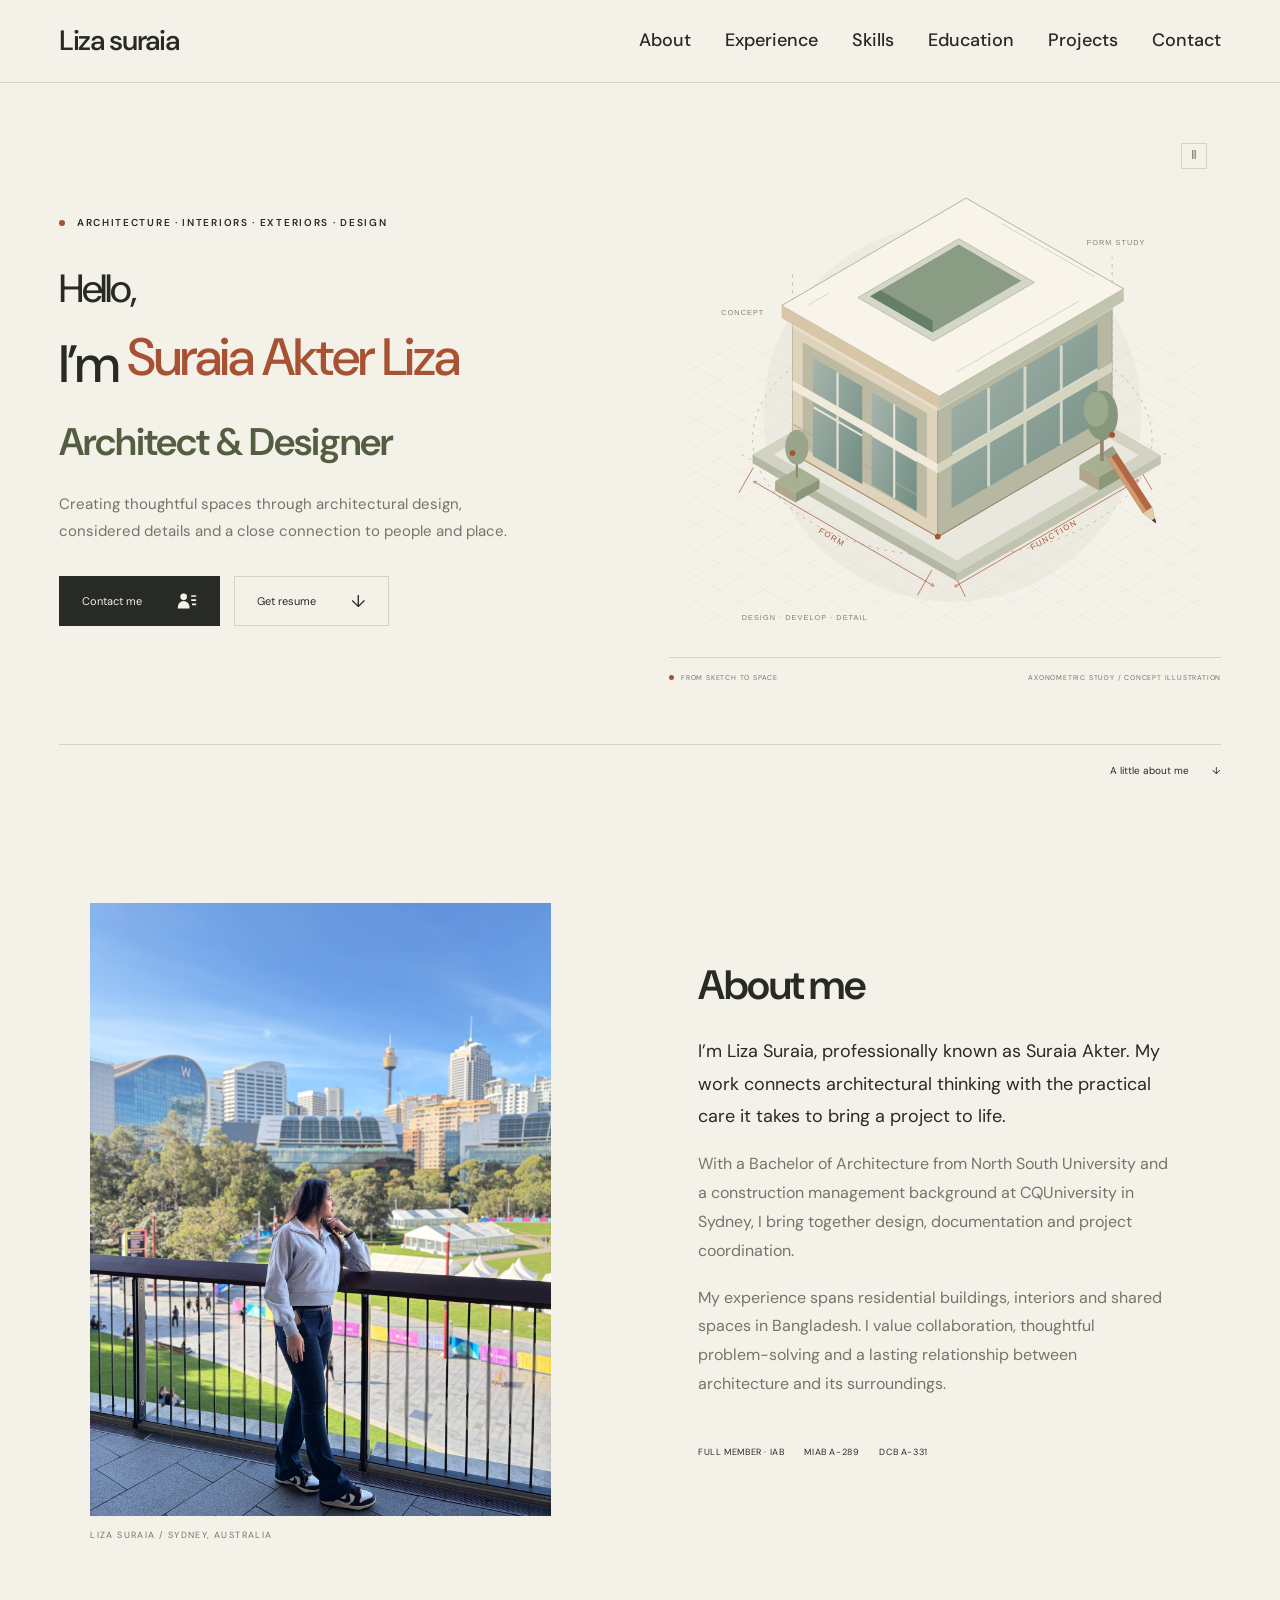
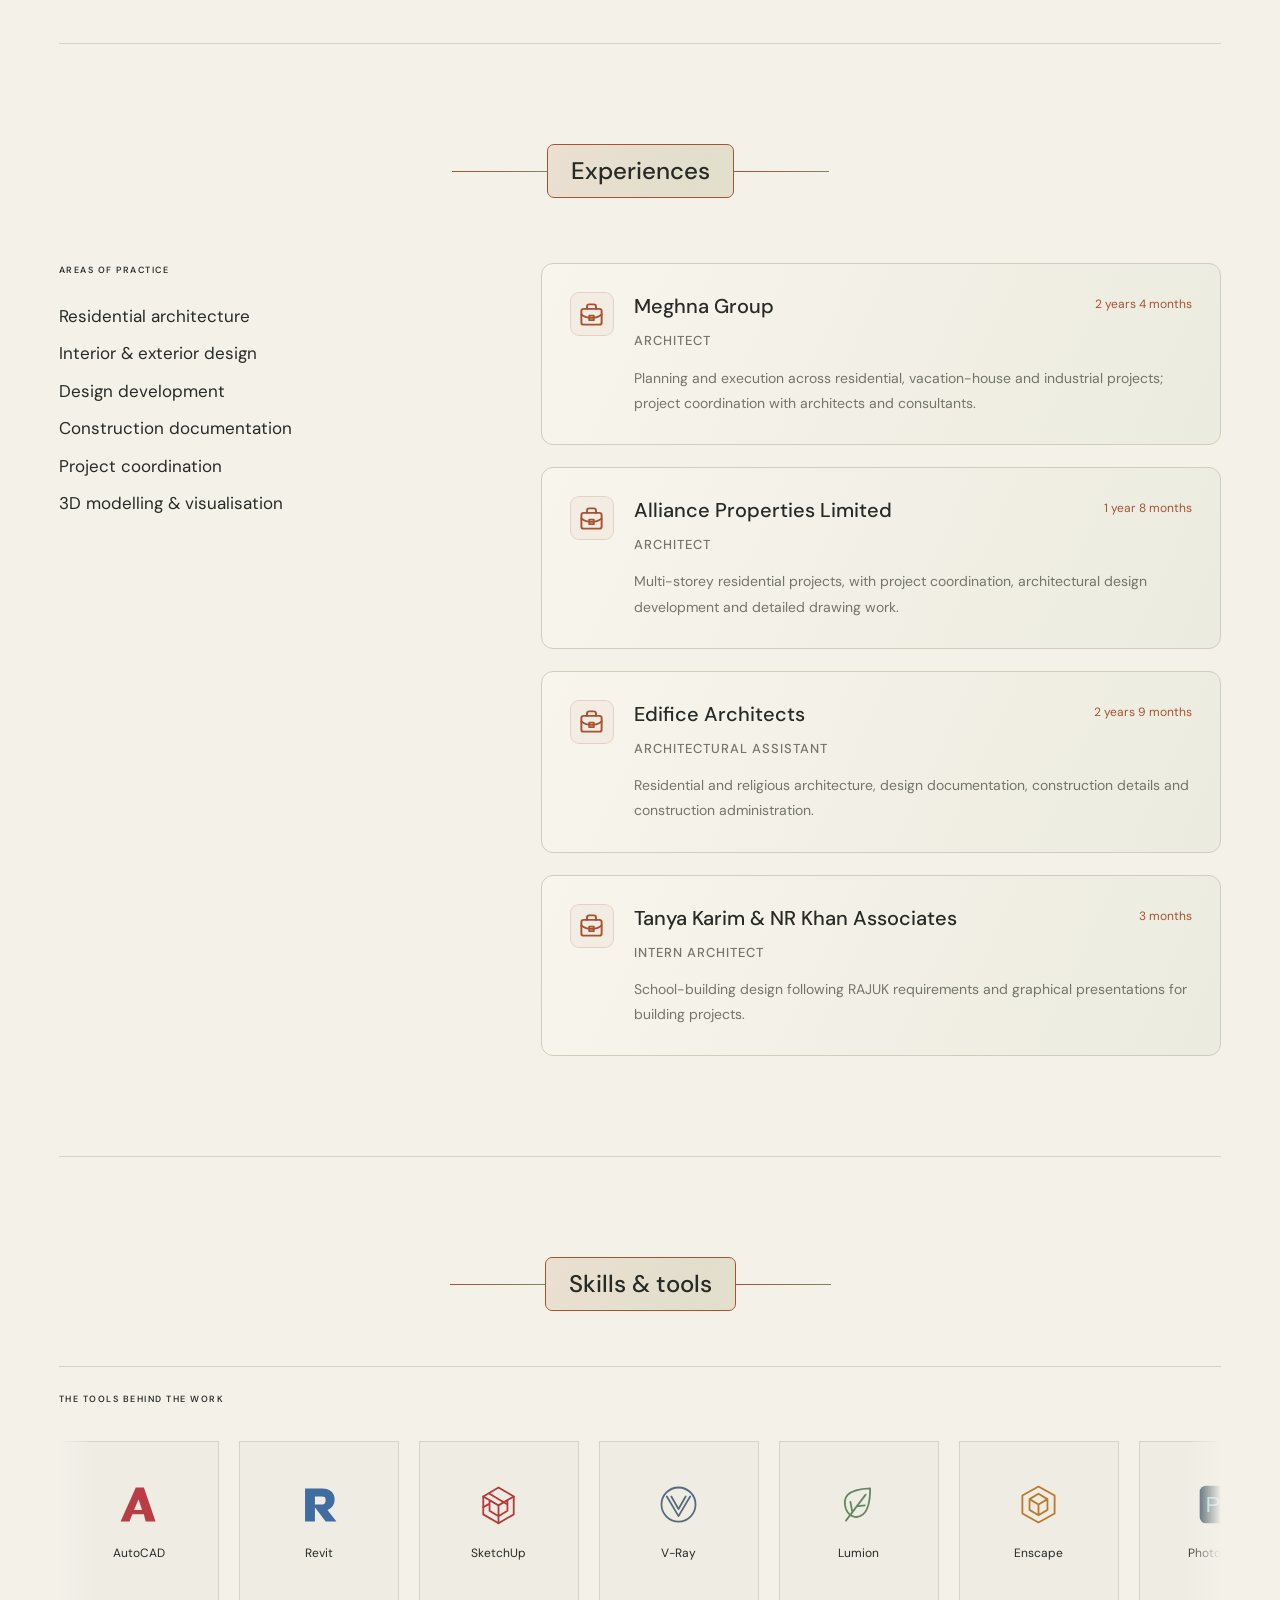
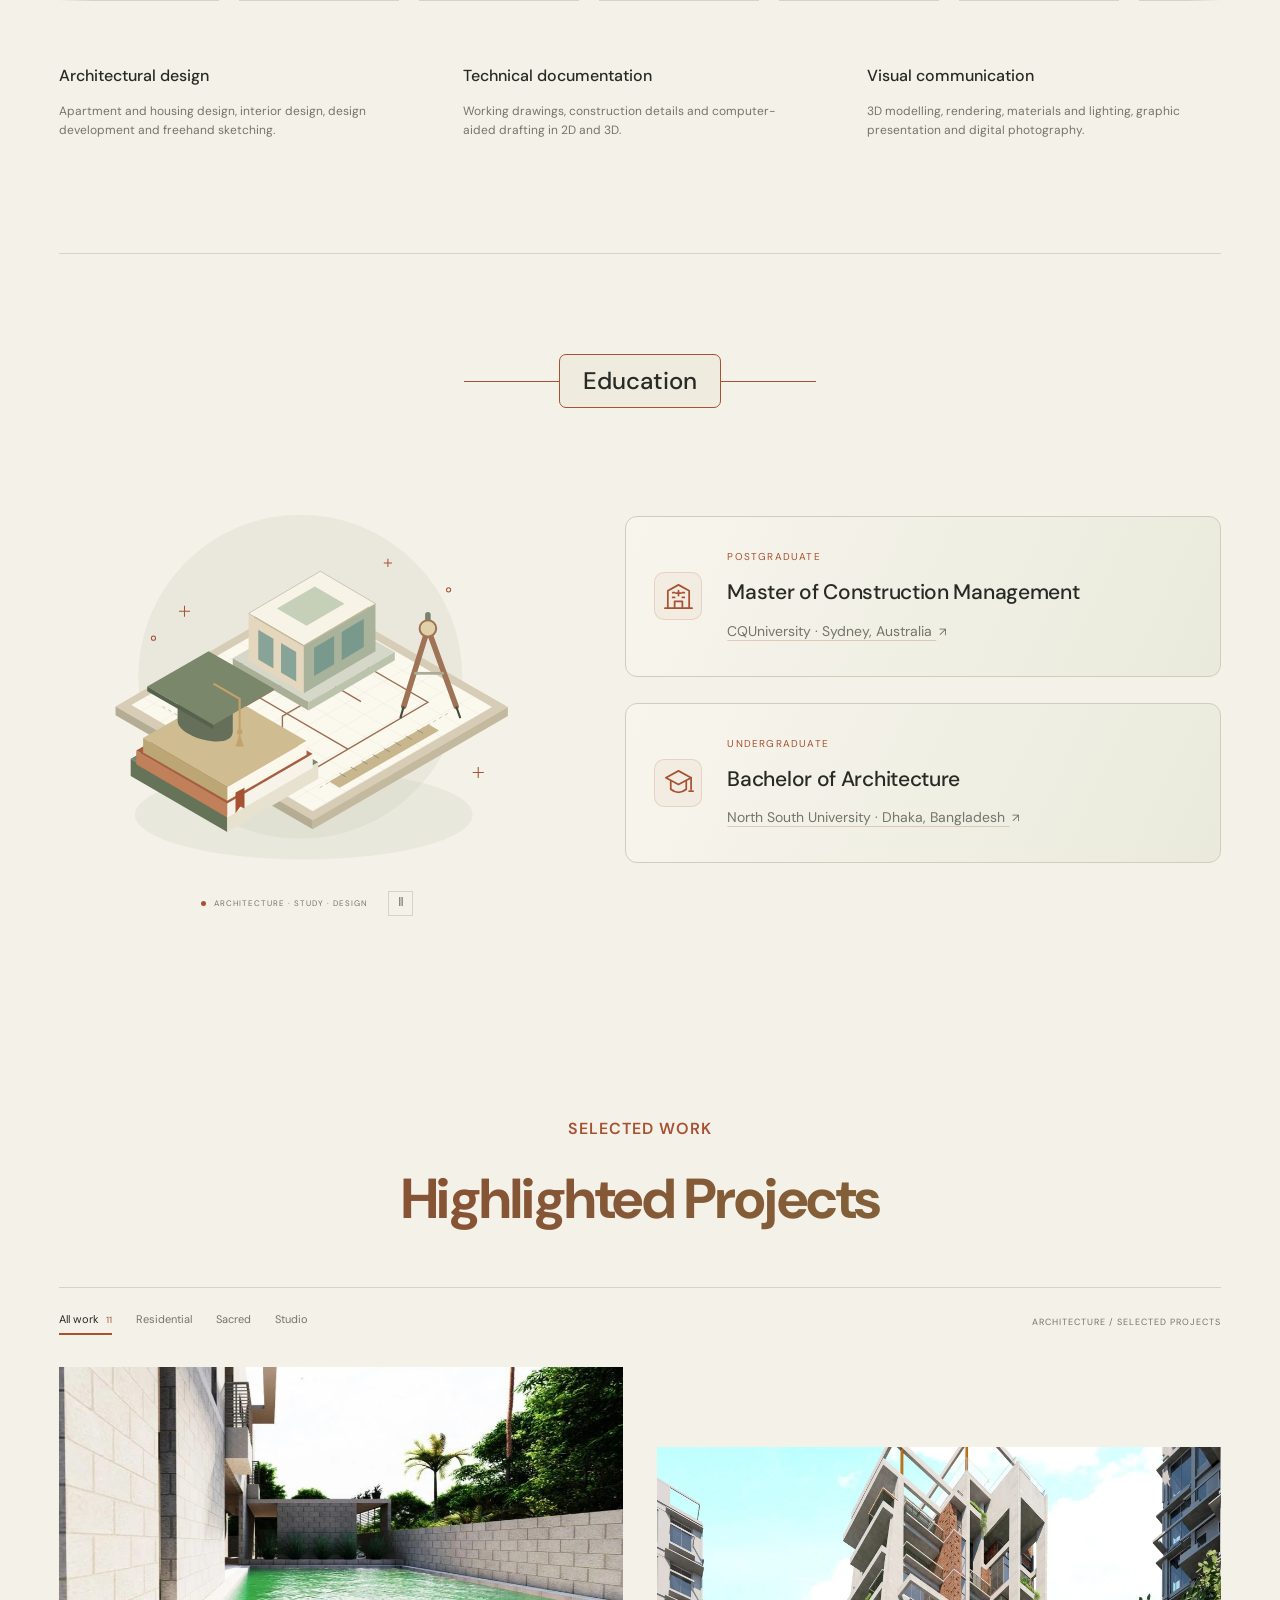
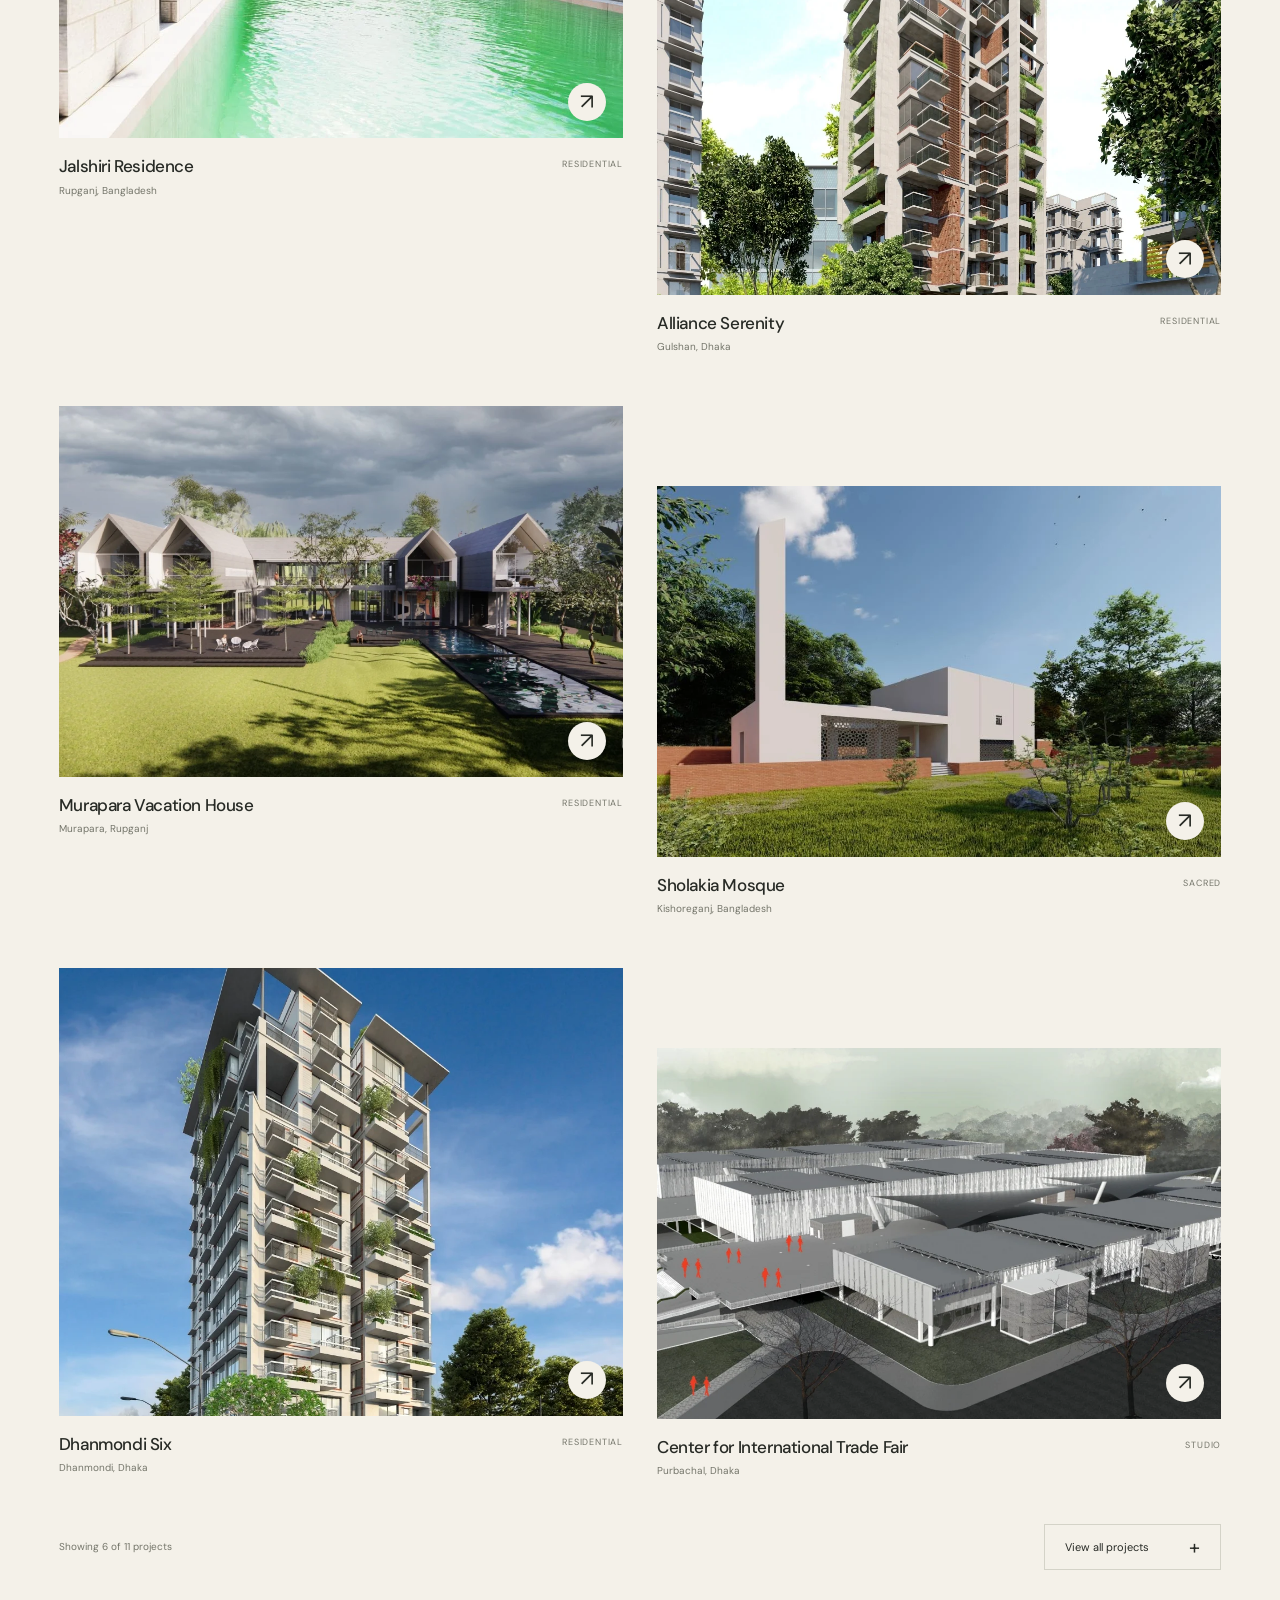
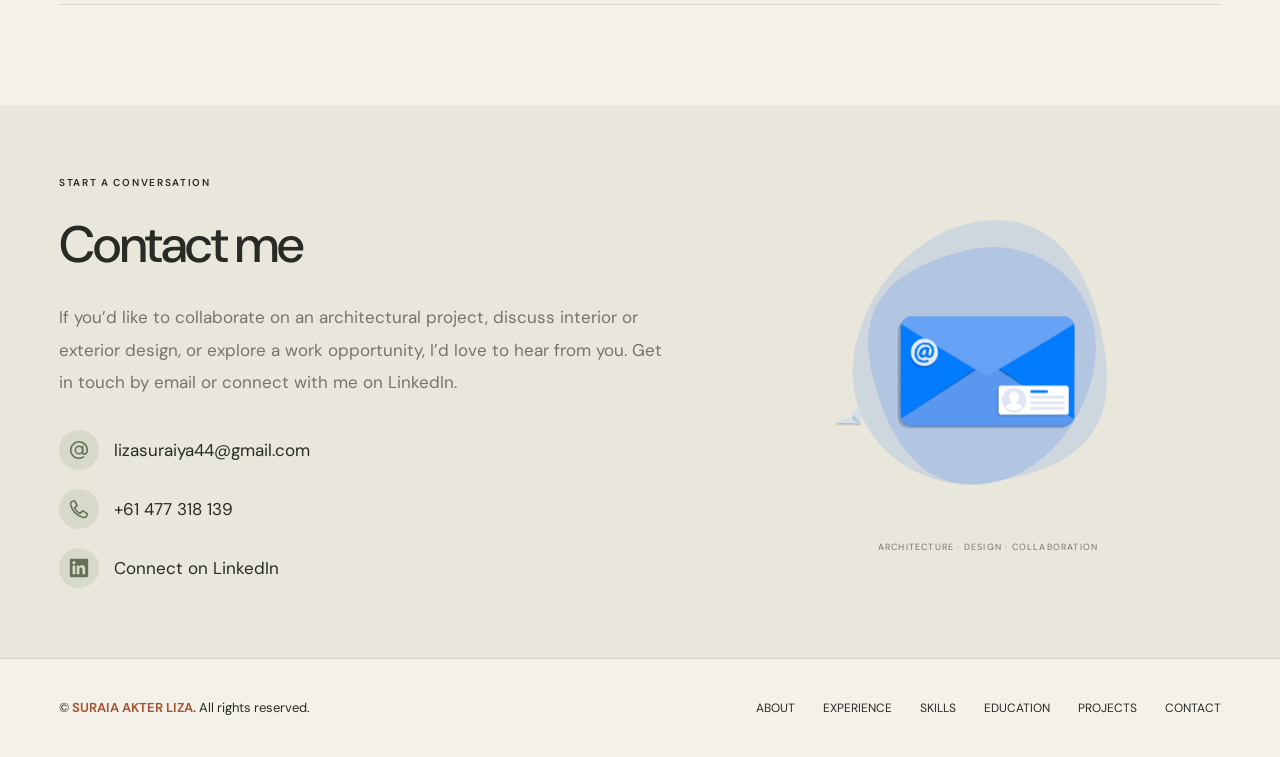
==== commit 66090b61: "Update Site source" ====
--- a/index.html
+++ b/index.html
@@ -2,7 +2,7 @@
 <html lang="en"><head><meta charset="UTF-8"><meta name="viewport" content="width=device-width,initial-scale=1"><meta name="theme-color" content="#f4f1e9"><meta name="description" content="Liza Suraia (Suraia Akter) — architect and designer. Explore residential architecture, sacred spaces, and selected academic work."><title>Liza Suraia — Architecture & Design</title><link rel="stylesheet" href="style.css"></head>
 <body><a class="skip-link" href="#main">Skip to content</a>
 <header class="site-header"><a class="wordmark" href="#home" aria-label="Liza Suraia home">Liza suraia</a><nav aria-label="Main navigation" id="main-nav"><a href="#about">About</a><a href="#experience">Experience</a><a href="#skills">Skills</a><a href="#education">Education</a><a href="#work">Projects</a><a href="#contact">Contact</a></nav><button class="menu-toggle" aria-controls="main-nav" aria-expanded="false" aria-label="Open navigation">Menu <span>+</span></button></header>
-<main id="main"><section class="hero intro-hero" id="home"><div class="intro-copy"><p class="eyebrow"><i></i> Architecture · Interiors · Exteriors · Design</p><h1><span class="hello-line">Hello,</span>I’m <span class="intro-name">Suraia Akter Liza</span></h1><p class="intro-role">Architect & Designer</p><p class="intro-description">Creating thoughtful spaces through architectural design, considered details and a close connection to people and place.</p><div class="intro-actions"><a class="intro-button primary" href="#contact">Contact me <svg class="contact-button-icon" viewBox="0 0 24 24" width="20" height="20" fill="currentColor" aria-hidden="true"><circle cx="8" cy="7" r="4"/><path d="M1 21v-2a7 7 0 0 1 14 0v2Z"/><path d="M17 6h6M17 11h6M18 16h5" fill="none" stroke="currentColor" stroke-width="2"/></svg></a><button class="intro-button secondary" id="get-resume" type="button">Get resume <span aria-hidden="true">↓</span></button></div></div><div class="architecture-stage"><div class="art-topline"><button class="animation-toggle" aria-label="Pause architecture animation" aria-pressed="false"><span aria-hidden="true">Ⅱ</span></button></div>
+<main id="main"><section class="hero intro-hero" id="home"><div class="intro-copy"><p class="eyebrow"><i></i> Architecture · Interiors · Exteriors · Design</p><h1><span class="hello-line">Hello,</span>I’m <span class="intro-name name-yaku" tabindex="0" aria-label="Suraia Akter Liza"><span class="yaku-visual" aria-hidden="true"><span class="yaku-word"><span class="yaku-letter" style="--letter-index:0">S</span><span class="yaku-letter" style="--letter-index:1">u</span><span class="yaku-letter" style="--letter-index:2">r</span><span class="yaku-letter" style="--letter-index:3">a</span><span class="yaku-letter" style="--letter-index:4">i</span><span class="yaku-letter" style="--letter-index:5">a</span></span> <span class="yaku-word"><span class="yaku-letter" style="--letter-index:6">A</span><span class="yaku-letter" style="--letter-index:7">k</span><span class="yaku-letter" style="--letter-index:8">t</span><span class="yaku-letter" style="--letter-index:9">e</span><span class="yaku-letter" style="--letter-index:10">r</span></span> <span class="yaku-word"><span class="yaku-letter" style="--letter-index:11">L</span><span class="yaku-letter" style="--letter-index:12">i</span><span class="yaku-letter" style="--letter-index:13">z</span><span class="yaku-letter" style="--letter-index:14">a</span></span></span></span></h1><p class="intro-role">Architect & Designer</p><p class="intro-description">Creating thoughtful spaces through architectural design, considered details and a close connection to people and place.</p><div class="intro-actions"><a class="intro-button primary" href="#contact">Contact me <svg class="contact-button-icon" viewBox="0 0 24 24" width="20" height="20" fill="currentColor" aria-hidden="true"><circle cx="8" cy="7" r="4"/><path d="M1 21v-2a7 7 0 0 1 14 0v2Z"/><path d="M17 6h6M17 11h6M18 16h5" fill="none" stroke="currentColor" stroke-width="2"/></svg></a><button class="intro-button secondary" id="get-resume" type="button">Get resume <span aria-hidden="true">↓</span></button></div></div><div class="architecture-stage"><div class="art-topline"><button class="animation-toggle" aria-label="Pause architecture animation" aria-pressed="false"><span aria-hidden="true">Ⅱ</span></button></div>
 <svg class="architecture-art" viewBox="0 0 760 660" role="img" aria-labelledby="architecture-title architecture-description"><title id="architecture-title">From architectural sketch to built form</title><desc id="architecture-description">A looping axonometric architectural study of a modern home, with animated drafting lines, walls and a floating roof.</desc><defs><pattern id="drawing-grid" width="36" height="36" patternUnits="userSpaceOnUse" patternTransform="matrix(.866 .5 -.866 .5 380 135)"><path d="M36 0H0V36" fill="none" stroke="#c9cbbb" stroke-width=".7"/></pattern><marker id="dimension-arrow" viewBox="0 0 10 10" refX="5" refY="5" markerWidth="5" markerHeight="5" orient="auto-start-reverse"><path d="M0 0 10 5 0 10" fill="none" stroke="#a75232" stroke-width="1.5"/></marker><linearGradient id="glass-front" x1="0" y1="0" x2="1" y2="1"><stop stop-color="#a7b5ad"/><stop offset="1" stop-color="#718d83"/></linearGradient></defs>
 <circle cx="390" cy="325" r="260" fill="#e9e8dc" opacity=".6"/>
 <path d="M20 230H740V620H20Z" fill="url(#drawing-grid)" opacity=".7"/>
@@ -50,7 +50,7 @@
 <g class="study-compass" transform="translate(535 240)"><path d="m0 0-35 113m35-113 41 113" fill="none" stroke="#9e7356" stroke-width="8" stroke-linecap="round"/><path d="m-35 113-5 17m81-17 6 17" stroke="#424b3c" stroke-width="3"/><path d="M0-20V2" stroke="#77816b" stroke-width="8" stroke-linecap="round"/><circle r="12" fill="#e2d0a9" stroke="#9e7356" stroke-width="3"/><path d="M-20 65h43" stroke="#a8ac94" stroke-width="4"/></g>
 <g class="study-ruler"><path d="m392 462 144-83 15 9-144 83Z" fill="#c8b68f"/><path d="m407 450 9 5m7-14 9 5m7-14 9 5m7-14 9 5m7-14 9 5m7-14 9 5m7-14 9 5m7-14 9 5" fill="none" stroke="#8b7f64" stroke-width="1"/></g>
 <g class="study-sparks" fill="none" stroke="#a75232" stroke-width="1.5"><path d="M182 207v16m-8-8h16M477 139v12m-6-6h12M608 441v16m-8-8h16"/><circle cx="137" cy="254" r="3"/><circle cx="565" cy="184" r="3"/></g>
-</svg><div class="study-caption"><span><i></i> Architecture · Study · Design</span><button class="study-animation-toggle" aria-label="Pause education animation" aria-pressed="false">Ⅱ</button></div></div><div class="education-cards"><article class="education-card"><div class="education-card-icon"><svg viewBox="0 0 32 32" fill="none" stroke="currentColor" stroke-width="1.8" stroke-linecap="round" stroke-linejoin="round" aria-hidden="true"><path d="M5 28V10l11-6 11 6v18M2 28h28M12 28v-7h8v7"/><path d="M10 12h2m8 0h2m-12 5h2m8 0h2M16 10v5m-2.5-2.5h5"/></svg></div><div class="education-card-copy"><p class="degree-label">Postgraduate</p><h3>Master of Construction Management</h3><p class="university-name">CQUniversity · Sydney, Australia</p></div></article><article class="education-card"><div class="education-card-icon"><svg viewBox="0 0 32 32" fill="none" stroke="currentColor" stroke-width="1.8" stroke-linecap="round" stroke-linejoin="round" aria-hidden="true"><path d="m3 11 13-7 13 7-13 7L3 11Z"/><path d="M8 15v8c5 4 11 4 16 0v-8M29 11v12"/><path d="M27 25h4"/></svg></div><div class="education-card-copy"><p class="degree-label">Undergraduate</p><h3>Bachelor of Architecture</h3><p class="university-name">North South University · Dhaka, Bangladesh</p></div></article></div></div></section>
+</svg><div class="study-caption"><span><i></i> Architecture · Study · Design</span><button class="study-animation-toggle" aria-label="Pause education animation" aria-pressed="false">Ⅱ</button></div></div><div class="education-cards"><article class="education-card"><div class="education-card-icon"><svg viewBox="0 0 32 32" fill="none" stroke="currentColor" stroke-width="1.8" stroke-linecap="round" stroke-linejoin="round" aria-hidden="true"><path d="M5 28V10l11-6 11 6v18M2 28h28M12 28v-7h8v7"/><path d="M10 12h2m8 0h2m-12 5h2m8 0h2M16 10v5m-2.5-2.5h5"/></svg></div><div class="education-card-copy"><p class="degree-label">Postgraduate</p><h3>Master of Construction Management</h3><p class="university-name"><a href="https://www.cqu.edu.au/" target="_blank" rel="noopener noreferrer">CQUniversity · Sydney, Australia <span aria-hidden="true">↗</span></a></p></div></article><article class="education-card"><div class="education-card-icon"><svg viewBox="0 0 32 32" fill="none" stroke="currentColor" stroke-width="1.8" stroke-linecap="round" stroke-linejoin="round" aria-hidden="true"><path d="m3 11 13-7 13 7-13 7L3 11Z"/><path d="M8 15v8c5 4 11 4 16 0v-8M29 11v12"/><path d="M27 25h4"/></svg></div><div class="education-card-copy"><p class="degree-label">Undergraduate</p><h3>Bachelor of Architecture</h3><p class="university-name"><a href="https://www.northsouth.edu/" target="_blank" rel="noopener noreferrer">North South University · Dhaka, Bangladesh <span aria-hidden="true">↗</span></a></p></div></article></div></div></section>
 <section id="work" class="work section"><div class="selected-work-heading"><p class="eyebrow">Selected work</p><h2 class="animated-gradient-text">Highlighted Projects</h2></div><div class="work-toolbar"><div class="filters" role="group" aria-label="Filter projects"><button class="active" data-filter="All" aria-pressed="true">All work <span>11</span></button><button data-filter="Residential" aria-pressed="false">Residential</button><button data-filter="Sacred" aria-pressed="false">Sacred</button><button data-filter="Studio" aria-pressed="false">Studio</button></div><span class="work-note">Architecture / Selected projects</span></div><div class="project-grid" id="project-grid"></div><div class="work-end"><p id="project-count" role="status">Showing 6 of 11 projects</p><button class="outline-button" id="show-more">View all projects <span>+</span></button></div></section>
 <section class="contact section collaboration-contact" id="contact"><div class="collaboration-layout"><div class="collaboration-copy"><p class="eyebrow">Start a conversation</p><h2>Contact me</h2><p class="collaboration-paragraph">If you’d like to collaborate on an architectural project, discuss interior or exterior design, or explore a work opportunity, I’d love to hear from you. Get in touch by email or connect with me on LinkedIn.</p><div class="collaboration-links"><a href="mailto:lizasuraiya44@gmail.com"><span class="contact-glyph"><svg viewBox="0 0 24 24" width="22" height="22" fill="none" stroke="currentColor" stroke-width="1.7" stroke-linecap="round" stroke-linejoin="round" aria-hidden="true"><circle cx="12" cy="12" r="4"/><path d="M16 8v7c0 3 5 2 5-3a9 9 0 1 0-4 7.5"/></svg></span><span>lizasuraiya44@gmail.com</span></a><a href="tel:+61477318139"><span class="contact-glyph"><svg viewBox="0 0 24 24" width="22" height="22" fill="none" stroke="currentColor" stroke-width="1.7" stroke-linecap="round" stroke-linejoin="round" aria-hidden="true"><path d="m7 3 3 5-3 3c2 3 3 4 6 6l3-3 5 3c0 3-2 5-5 4C9 19 5 15 3 8 2 5 4 3 7 3Z"/></svg></span><span>+61 477 318 139</span></a><a href="https://www.linkedin.com/in/liza-suraia-575060141/" target="_blank" rel="noopener noreferrer"><span class="contact-glyph"><svg viewBox="0 0 24 24" width="22" height="22" fill="currentColor" aria-hidden="true"><path d="M20.45 2H3.55C2.69 2 2 2.68 2 3.52v16.96C2 21.32 2.69 22 3.55 22h16.9c.86 0 1.55-.68 1.55-1.52V3.52C22 2.68 21.31 2 20.45 2ZM7.93 18.75H4.98V9.2h2.95v9.55ZM6.46 7.9a1.71 1.71 0 1 1 0-3.42 1.71 1.71 0 0 1 0 3.42Zm12.29 10.85H15.8V14.1c0-1.11-.02-2.54-1.55-2.54-1.55 0-1.79 1.21-1.79 2.46v4.73H9.51V9.2h2.83v1.3h.04c.39-.74 1.36-1.53 2.8-1.53 3 0 3.57 1.98 3.57 4.55v5.23Z"/></svg></span><span>Connect on LinkedIn</span></a></div></div><div class="contact-animation-column"><div id="contact-envelope-animation" aria-hidden="true"></div><p>Architecture · Design · Collaboration</p></div></div></section></main>
 <footer class="site-footer"><p class="copyright">© <span>SURAIA AKTER LIZA.</span> All rights reserved.</p><nav class="footer-nav" aria-label="Footer navigation"><a href="#about">About</a><a href="#experience">Experience</a><a href="#skills">Skills</a><a href="#education">Education</a><a href="#work">Projects</a><a href="#contact">Contact</a></nav></footer>
--- a/style.css
+++ b/style.css
@@ -75,3 +75,16 @@
 @media(max-width:1000px){.about-copy>p{font-size:16px}.about-copy>p.lead{font-size:18px}}
 @media(max-width:700px){.about-copy .about-title{font-size:38px;letter-spacing:-1px;margin-bottom:24px}.about-copy>p{font-size:16px;line-height:1.85}.about-copy>p.lead{font-size:18px}.intro-footer{justify-content:flex-end}}
 @media(prefers-reduced-motion:reduce){.intro-name{animation:none}.intro-name:hover{filter:none;text-shadow:none}}
+/* Compact About layout and a signature effect only on hover. */
+.intro-name{background:none;-webkit-text-fill-color:currentColor;color:#a75232;animation:none;filter:none;text-shadow:none;transition:color .35s,filter .35s,text-shadow .35s}
+@media(hover:hover) and (pointer:fine){.intro-name:hover{background:linear-gradient(110deg,#a75232,#617044,#a34a40,#a75232);background-size:250% 100%;background-clip:text;-webkit-background-clip:text;-webkit-text-fill-color:transparent;animation:signature-color 4s ease-in-out infinite;filter:saturate(1.15);text-shadow:0 5px 22px #a752321c}}
+.about .portrait-visual{width:88%;justify-self:center}.about-copy .about-title{font-size:clamp(34px,3.2vw,46px);margin-bottom:25px}.about-copy>p{font-size:16px;line-height:1.8;margin-bottom:18px}.about-copy>p.lead{font-size:18px;line-height:1.8}.about-copy .credentials{margin-top:28px}
+@media(max-width:1000px){.about-copy>p{font-size:15px}.about-copy>p.lead{font-size:17px}}
+@media(max-width:700px){.about .portrait-visual{width:88%;align-self:center}.about-copy .about-title{font-size:34px;margin-bottom:22px}.about-copy>p{font-size:15px;line-height:1.8}.about-copy>p.lead{font-size:17px}}
+@media(prefers-reduced-motion:reduce){.intro-name:hover{animation:none;filter:none;text-shadow:none}}
+
+/* Yaku adaptation: Codrops TextStylesHoverEffects (Mary Lou). */
+.intro-name.name-yaku,.intro-name.name-yaku:hover{display:inline-block;position:relative;max-width:100%;padding:.08em 0 .12em;overflow:hidden;vertical-align:bottom;background:none;-webkit-text-fill-color:currentColor;color:#a75232;animation:none;filter:none;text-shadow:none;line-height:1.2;outline-offset:5px}.name-yaku:before{content:'';position:absolute;inset:0;pointer-events:none;border-top:2px solid #535d40;border-bottom:2px solid #535d40;transform:translate3d(-101%,0,0);transition:transform .5s}.yaku-word{display:inline-block;white-space:nowrap}.yaku-letter{display:inline-block;position:relative;transform:perspective(1000px) rotate3d(0,1,0,0deg);transition:transform .5s,color .5s;transition-delay:calc((13 - var(--letter-index)) * .035s)}
+@media(hover:hover) and (pointer:fine){.name-yaku:hover:before{transform:translate3d(0,0,0)}.name-yaku:hover .yaku-letter{color:#535d40;transform:perspective(1000px) rotate3d(0,1,0,360deg);transition-delay:calc(var(--letter-index) * .035s)}}
+.name-yaku:focus-visible:before{transform:translate3d(0,0,0)}.name-yaku:focus-visible .yaku-letter{color:#535d40;transform:perspective(1000px) rotate3d(0,1,0,360deg);transition-delay:calc(var(--letter-index) * .035s)}.university-name a{transition:color .2s;text-decoration:underline;text-decoration-color:#a7523240;text-underline-offset:4px}.university-name a:hover,.university-name a:focus-visible{color:var(--accent);text-decoration-color:currentColor}.university-name a>span{display:inline-block;margin-left:3px;font-size:.85em}
+@media(prefers-reduced-motion:reduce){.name-yaku .yaku-letter,.name-yaku:before{transition:none!important;transform:none!important}.name-yaku:before{opacity:0}.name-yaku:hover:before,.name-yaku:focus-visible:before{opacity:1}}
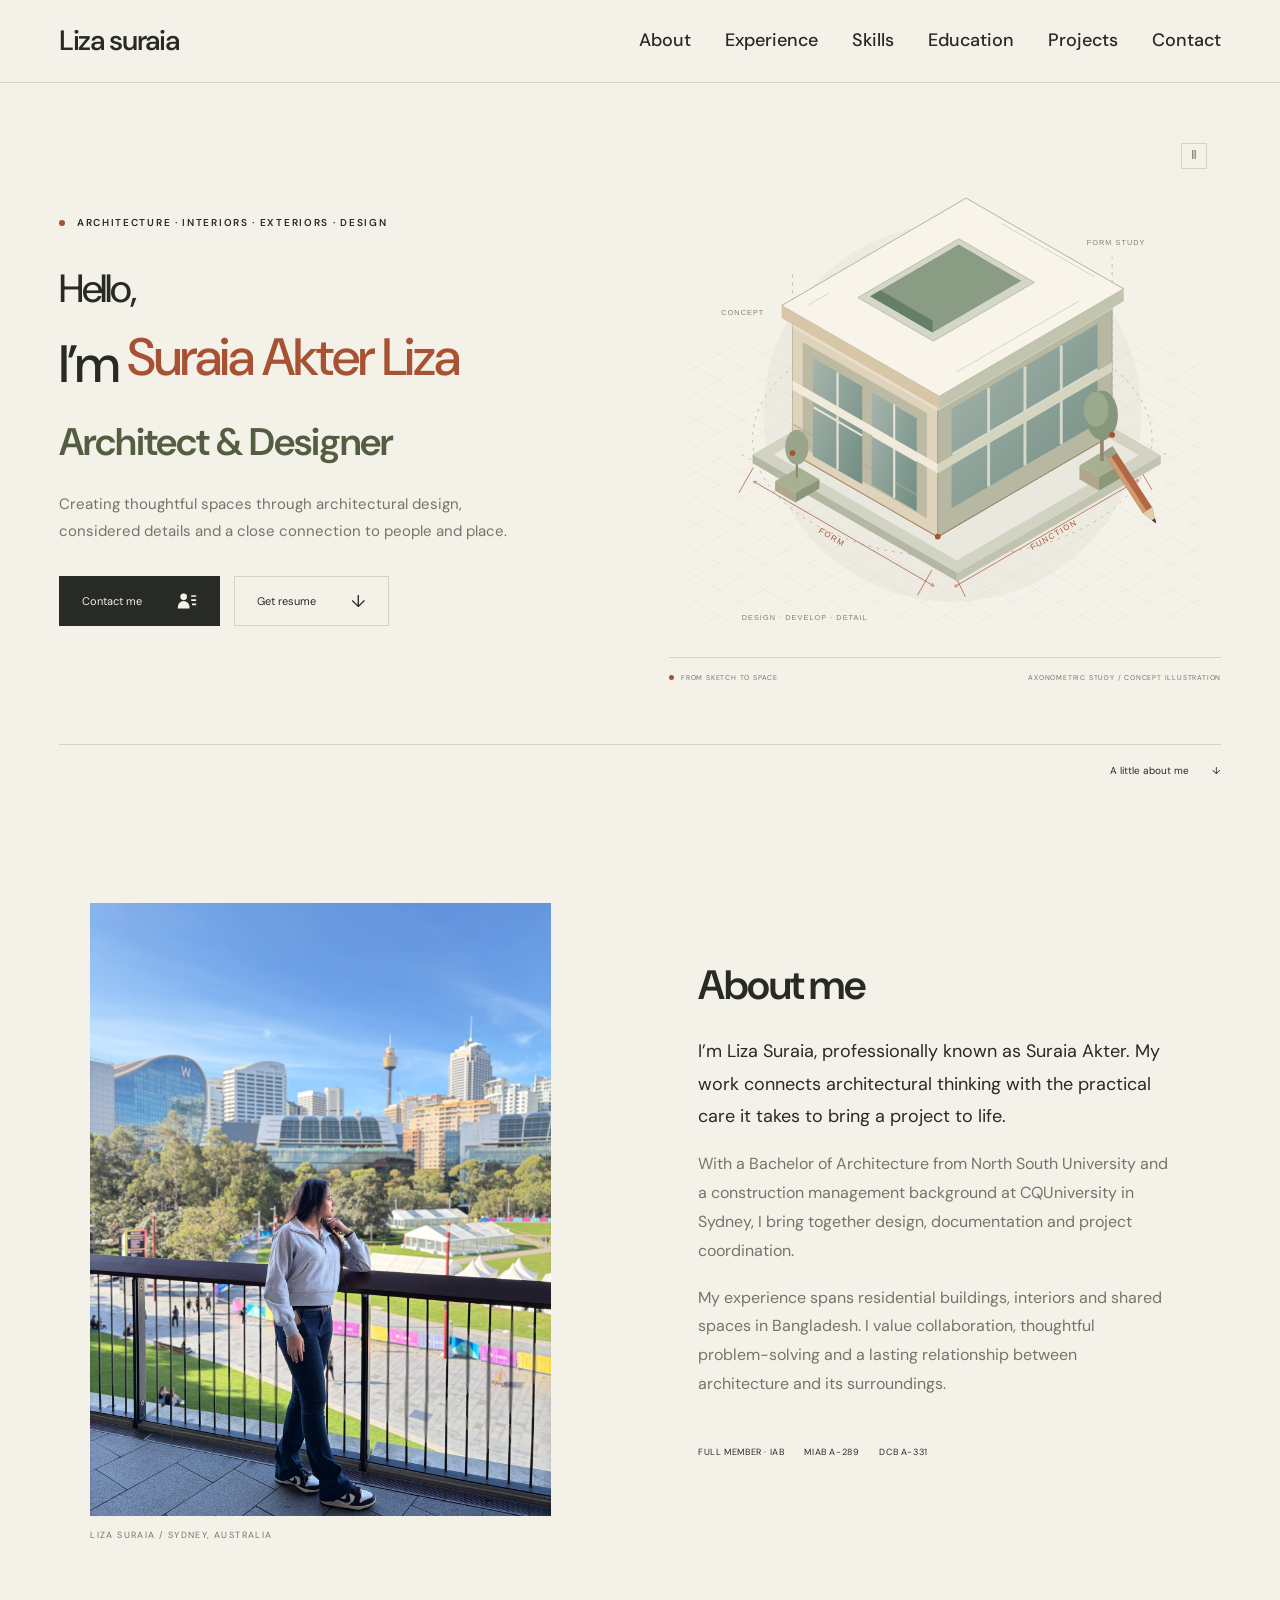
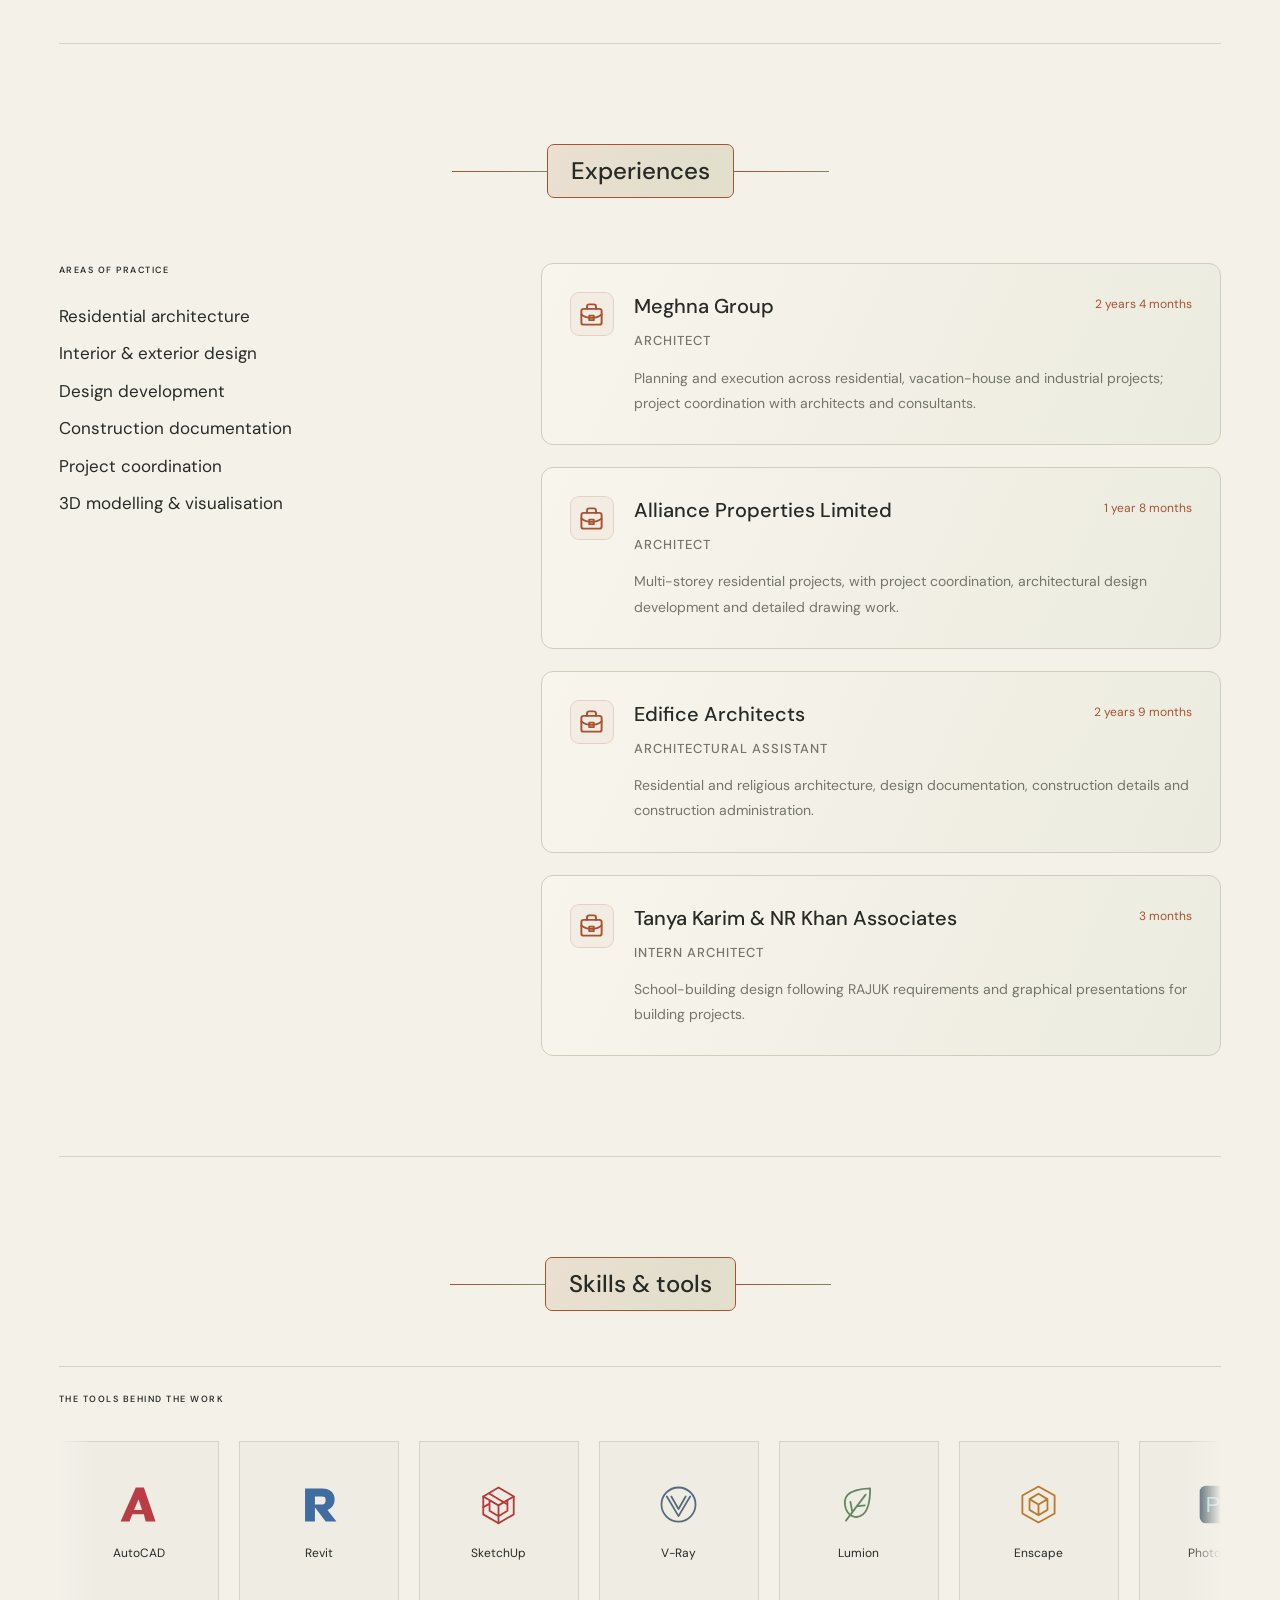
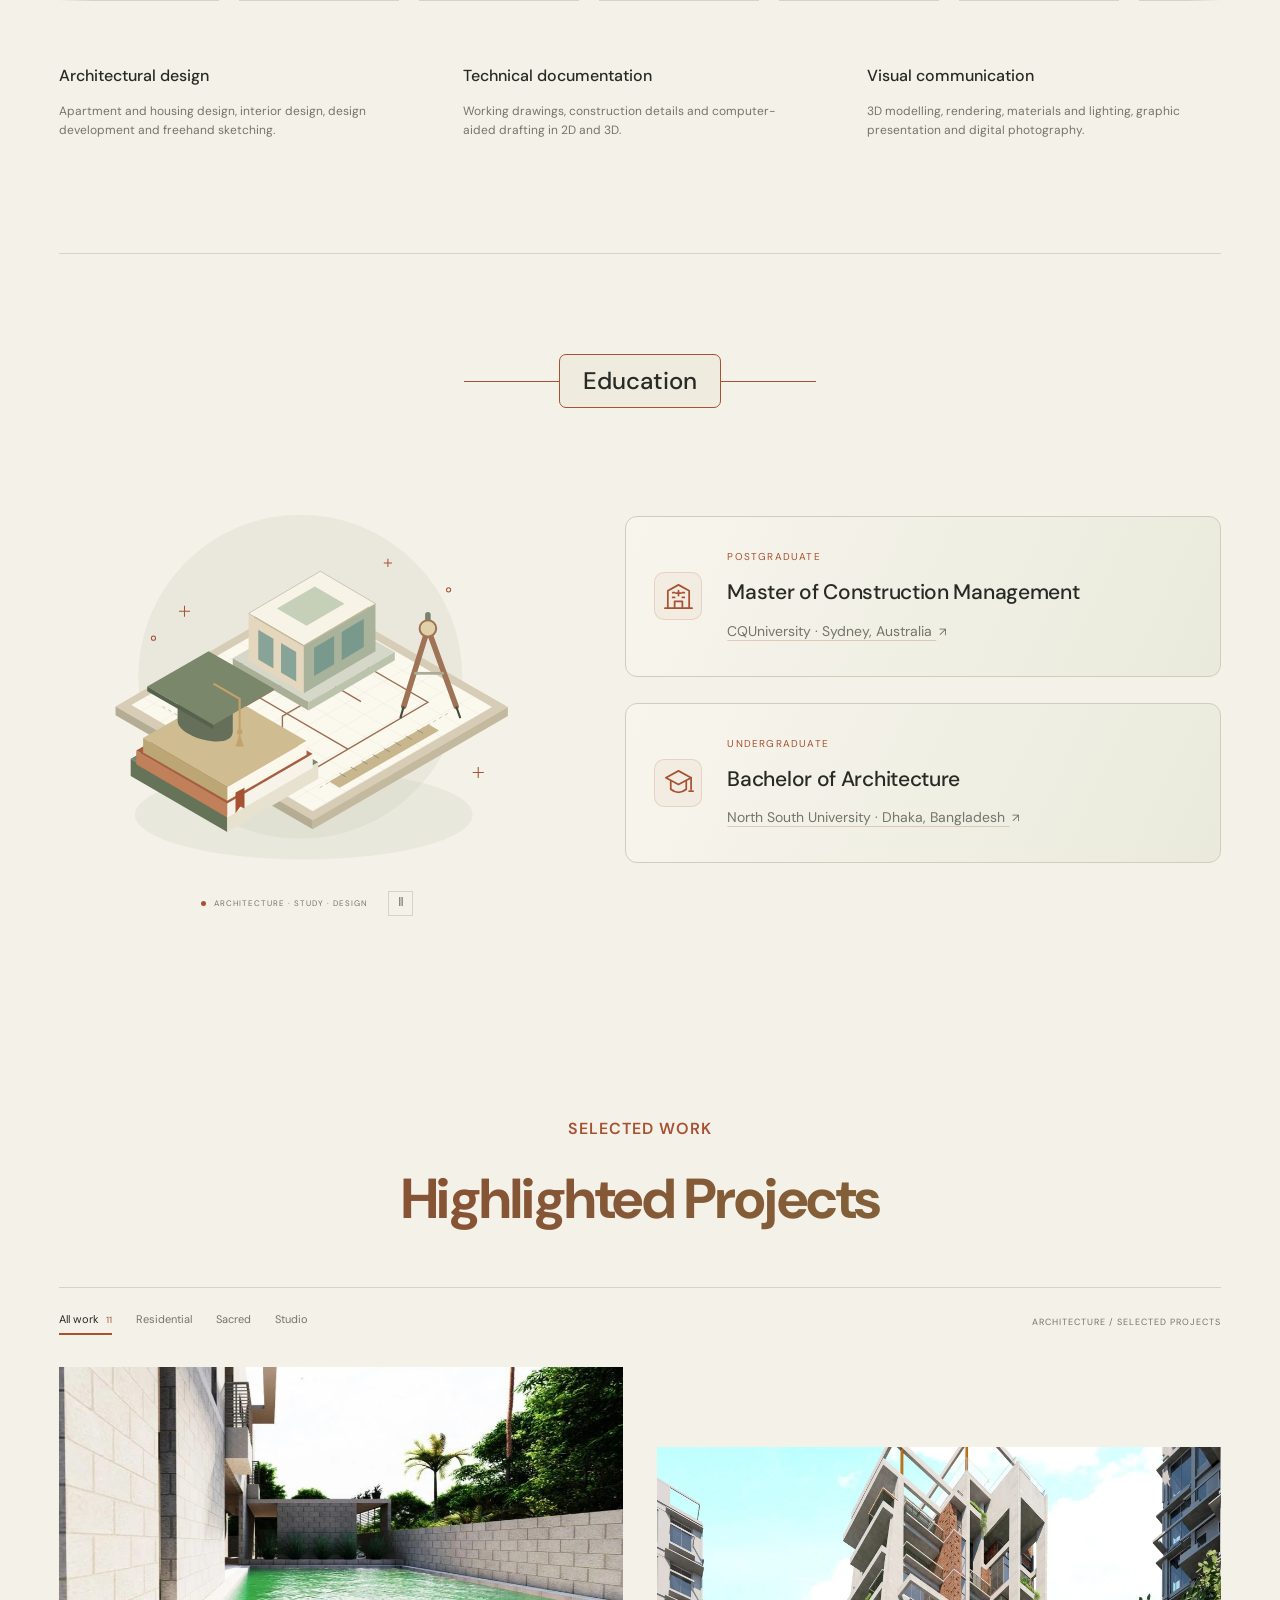
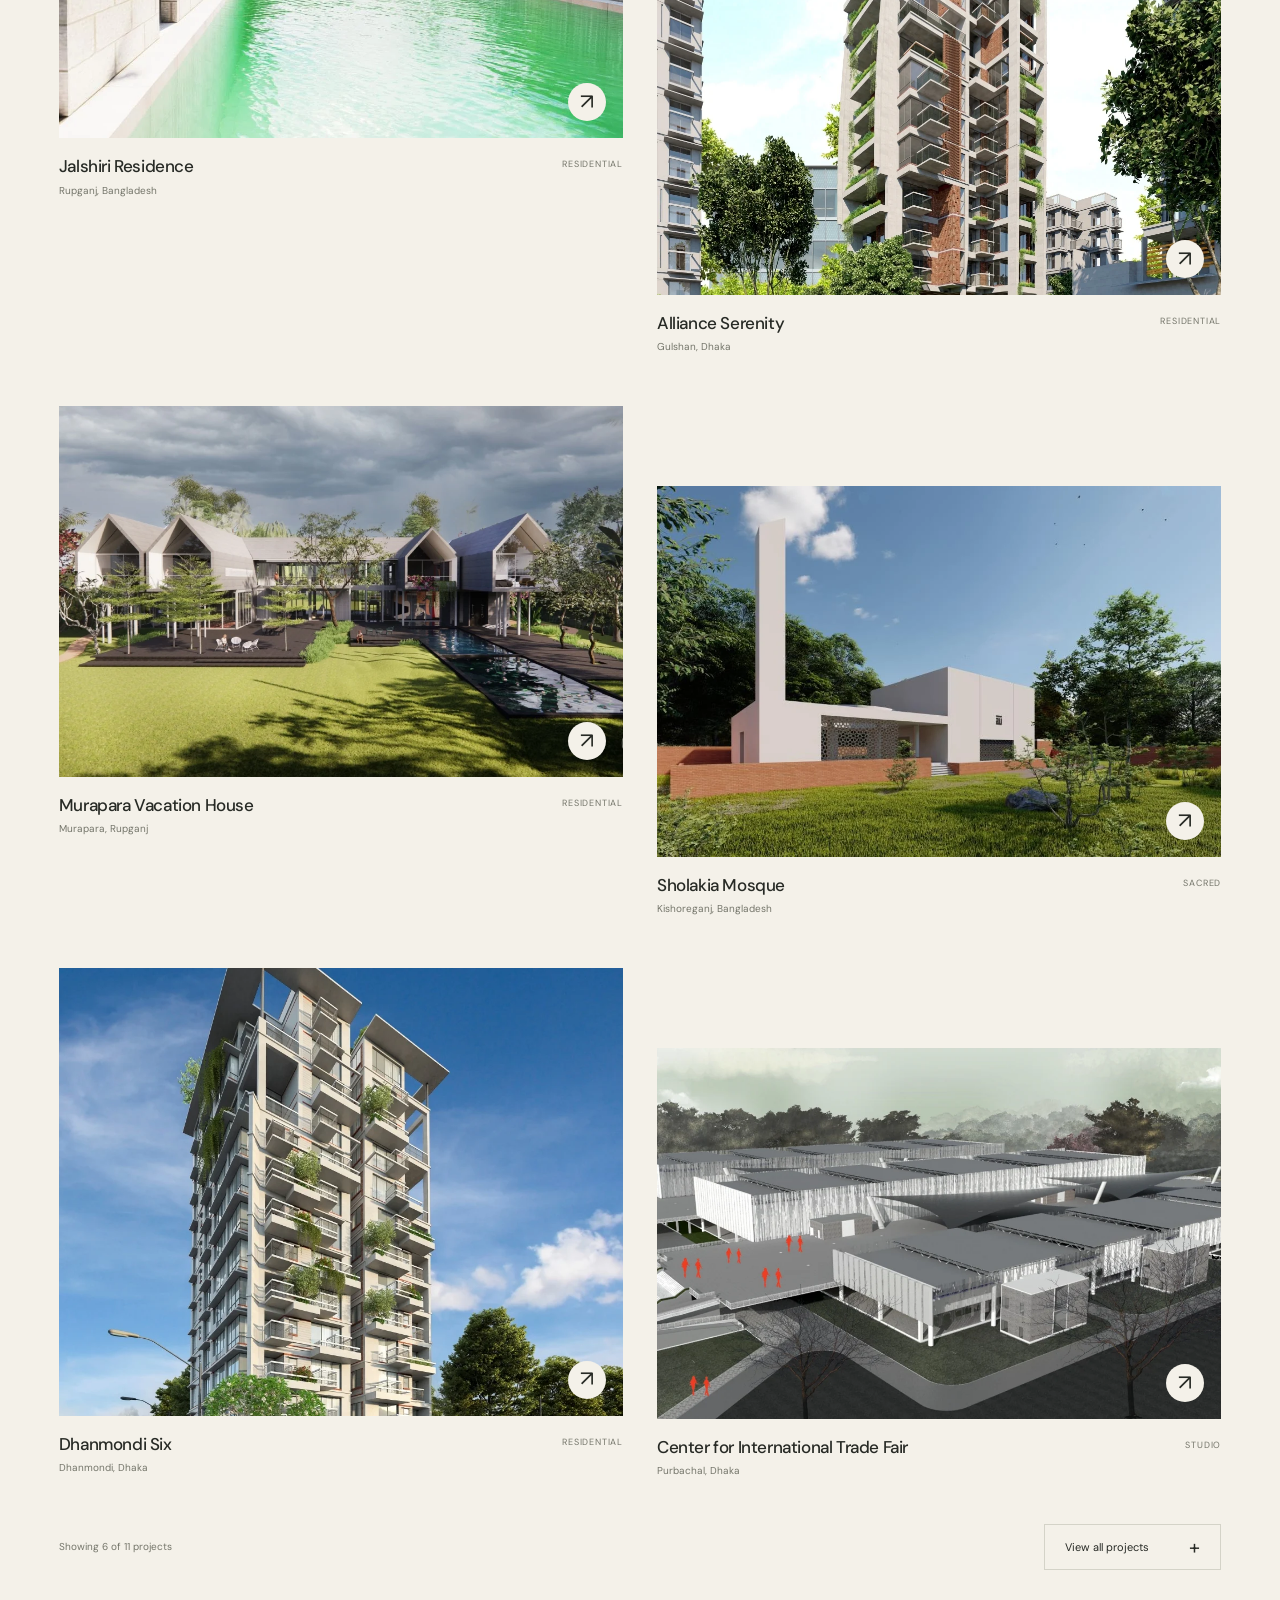
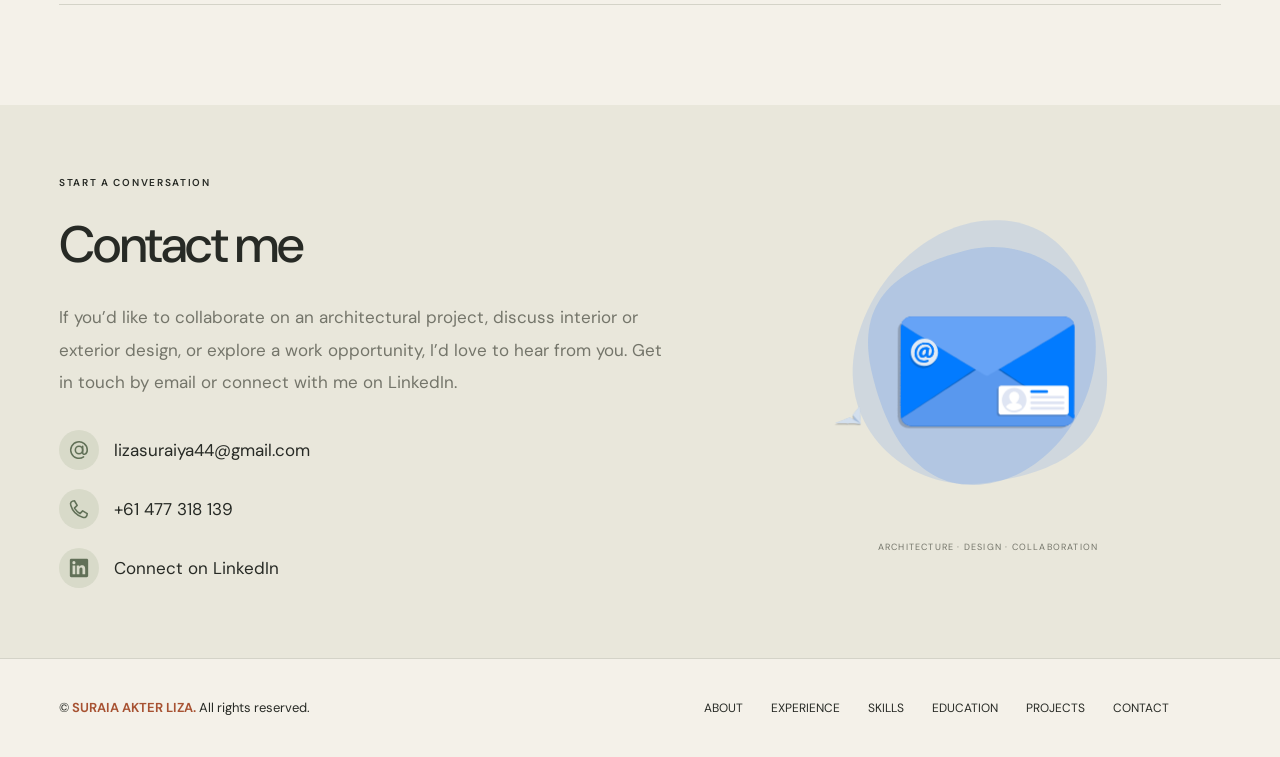
==== commit e14e8949: "Update Site source" ====
--- a/index.html
+++ b/index.html
@@ -1,7 +1,7 @@
 <!doctype html>
 <html lang="en"><head><meta charset="UTF-8"><meta name="viewport" content="width=device-width,initial-scale=1"><meta name="theme-color" content="#f4f1e9"><meta name="description" content="Liza Suraia (Suraia Akter) — architect and designer. Explore residential architecture, sacred spaces, and selected academic work."><title>Liza Suraia — Architecture & Design</title><link rel="stylesheet" href="style.css"></head>
 <body><a class="skip-link" href="#main">Skip to content</a>
-<header class="site-header"><a class="wordmark" href="#home" aria-label="Liza Suraia home">Liza suraia</a><nav aria-label="Main navigation" id="main-nav"><a href="#about">About</a><a href="#experience">Experience</a><a href="#skills">Skills</a><a href="#education">Education</a><a href="#work">Projects</a><a href="#contact">Contact</a></nav><button class="menu-toggle" aria-controls="main-nav" aria-expanded="false" aria-label="Open navigation">Menu <span>+</span></button></header>
+<header class="site-header"><a class="wordmark" href="#home" aria-label="Liza Suraia home">Liza suraia</a><nav aria-label="Main navigation" id="main-nav"><a href="#about">About</a><a href="#experience">Experience</a><a href="#skills">Skills</a><a href="#education">Education</a><a href="#work">Projects</a><a href="#contact">Contact</a></nav><button class="menu-toggle" aria-controls="main-nav" aria-expanded="false" aria-label="Open navigation"><span class="menu-icon" aria-hidden="true"><i></i><i></i><i></i></span></button></header>
 <main id="main"><section class="hero intro-hero" id="home"><div class="intro-copy"><p class="eyebrow"><i></i> Architecture · Interiors · Exteriors · Design</p><h1><span class="hello-line">Hello,</span>I’m <span class="intro-name name-yaku" tabindex="0" aria-label="Suraia Akter Liza"><span class="yaku-visual" aria-hidden="true"><span class="yaku-word"><span class="yaku-letter" style="--letter-index:0">S</span><span class="yaku-letter" style="--letter-index:1">u</span><span class="yaku-letter" style="--letter-index:2">r</span><span class="yaku-letter" style="--letter-index:3">a</span><span class="yaku-letter" style="--letter-index:4">i</span><span class="yaku-letter" style="--letter-index:5">a</span></span> <span class="yaku-word"><span class="yaku-letter" style="--letter-index:6">A</span><span class="yaku-letter" style="--letter-index:7">k</span><span class="yaku-letter" style="--letter-index:8">t</span><span class="yaku-letter" style="--letter-index:9">e</span><span class="yaku-letter" style="--letter-index:10">r</span></span> <span class="yaku-word"><span class="yaku-letter" style="--letter-index:11">L</span><span class="yaku-letter" style="--letter-index:12">i</span><span class="yaku-letter" style="--letter-index:13">z</span><span class="yaku-letter" style="--letter-index:14">a</span></span></span></span></h1><p class="intro-role">Architect & Designer</p><p class="intro-description">Creating thoughtful spaces through architectural design, considered details and a close connection to people and place.</p><div class="intro-actions"><a class="intro-button primary" href="#contact">Contact me <svg class="contact-button-icon" viewBox="0 0 24 24" width="20" height="20" fill="currentColor" aria-hidden="true"><circle cx="8" cy="7" r="4"/><path d="M1 21v-2a7 7 0 0 1 14 0v2Z"/><path d="M17 6h6M17 11h6M18 16h5" fill="none" stroke="currentColor" stroke-width="2"/></svg></a><button class="intro-button secondary" id="get-resume" type="button">Get resume <span aria-hidden="true">↓</span></button></div></div><div class="architecture-stage"><div class="art-topline"><button class="animation-toggle" aria-label="Pause architecture animation" aria-pressed="false"><span aria-hidden="true">Ⅱ</span></button></div>
 <svg class="architecture-art" viewBox="0 0 760 660" role="img" aria-labelledby="architecture-title architecture-description"><title id="architecture-title">From architectural sketch to built form</title><desc id="architecture-description">A looping axonometric architectural study of a modern home, with animated drafting lines, walls and a floating roof.</desc><defs><pattern id="drawing-grid" width="36" height="36" patternUnits="userSpaceOnUse" patternTransform="matrix(.866 .5 -.866 .5 380 135)"><path d="M36 0H0V36" fill="none" stroke="#c9cbbb" stroke-width=".7"/></pattern><marker id="dimension-arrow" viewBox="0 0 10 10" refX="5" refY="5" markerWidth="5" markerHeight="5" orient="auto-start-reverse"><path d="M0 0 10 5 0 10" fill="none" stroke="#a75232" stroke-width="1.5"/></marker><linearGradient id="glass-front" x1="0" y1="0" x2="1" y2="1"><stop stop-color="#a7b5ad"/><stop offset="1" stop-color="#718d83"/></linearGradient></defs>
 <circle cx="390" cy="325" r="260" fill="#e9e8dc" opacity=".6"/>
--- a/style.css
+++ b/style.css
@@ -88,3 +88,23 @@
 @media(hover:hover) and (pointer:fine){.name-yaku:hover:before{transform:translate3d(0,0,0)}.name-yaku:hover .yaku-letter{color:#535d40;transform:perspective(1000px) rotate3d(0,1,0,360deg);transition-delay:calc(var(--letter-index) * .035s)}}
 .name-yaku:focus-visible:before{transform:translate3d(0,0,0)}.name-yaku:focus-visible .yaku-letter{color:#535d40;transform:perspective(1000px) rotate3d(0,1,0,360deg);transition-delay:calc(var(--letter-index) * .035s)}.university-name a{transition:color .2s;text-decoration:underline;text-decoration-color:#a7523240;text-underline-offset:4px}.university-name a:hover,.university-name a:focus-visible{color:var(--accent);text-decoration-color:currentColor}.university-name a>span{display:inline-block;margin-left:3px;font-size:.85em}
 @media(prefers-reduced-motion:reduce){.name-yaku .yaku-letter,.name-yaku:before{transition:none!important;transform:none!important}.name-yaku:before{opacity:0}.name-yaku:hover:before,.name-yaku:focus-visible:before{opacity:1}}
+/* Leave room beside the floating back-to-top button. */
+.site-footer .footer-nav{margin-right:52px}
+/* Pointer-following gradient border, matched to the warm architecture palette. */
+.experience-card,.education-card{--card-glow-angle:0deg;--card-glow-opacity:0;isolation:isolate}
+.experience-card:after,.education-card:after{content:'';position:absolute;inset:-1px;border-radius:inherit;padding:2px;pointer-events:none;opacity:var(--card-glow-opacity);background:conic-gradient(from var(--card-glow-angle),transparent 0deg,#a75232 35deg,#777960 65deg,#fff9e8 85deg,transparent 115deg);-webkit-mask:linear-gradient(#fff 0 0) content-box,linear-gradient(#fff 0 0);-webkit-mask-composite:xor;mask-composite:exclude;filter:drop-shadow(0 0 4px #a7523240);transition:opacity .35s}
+.experience-card:focus-within,.education-card:focus-within{--card-glow-opacity:1}
+@media(prefers-reduced-motion:reduce){.experience-card:after,.education-card:after{transition:none}}
+
+/* A clear, touch-sized menu control for phones and tablets. */
+@media(max-width:900px){
+ .menu-toggle{width:44px;height:44px;min-width:44px;min-height:44px;padding:0;flex-shrink:0;align-items:center;justify-content:center;gap:0;border:1px solid #bdbbac;border-radius:10px;background:#ebe8df;color:var(--ink);touch-action:manipulation;transition:background .2s,border-color .2s,color .2s}
+ .menu-toggle .menu-icon{position:relative;display:block;width:22px;height:18px}
+ .menu-icon i{position:absolute;left:0;width:22px;height:2px;background:currentColor;border-radius:2px;transition:transform .22s,opacity .16s}
+ .menu-icon i:nth-child(1){top:0}.menu-icon i:nth-child(2){top:8px}.menu-icon i:nth-child(3){top:16px}
+ .menu-toggle[aria-expanded="true"]{color:var(--accent);border-color:var(--accent);background:#a7523210}
+ .menu-toggle[aria-expanded="true"] .menu-icon i:nth-child(1){transform:translateY(8px) rotate(45deg)}
+ .menu-toggle[aria-expanded="true"] .menu-icon i:nth-child(2){opacity:0}
+ .menu-toggle[aria-expanded="true"] .menu-icon i:nth-child(3){transform:translateY(-8px) rotate(-45deg)}
+}
+@media(prefers-reduced-motion:reduce){.menu-toggle,.menu-icon i{transition:none}}
